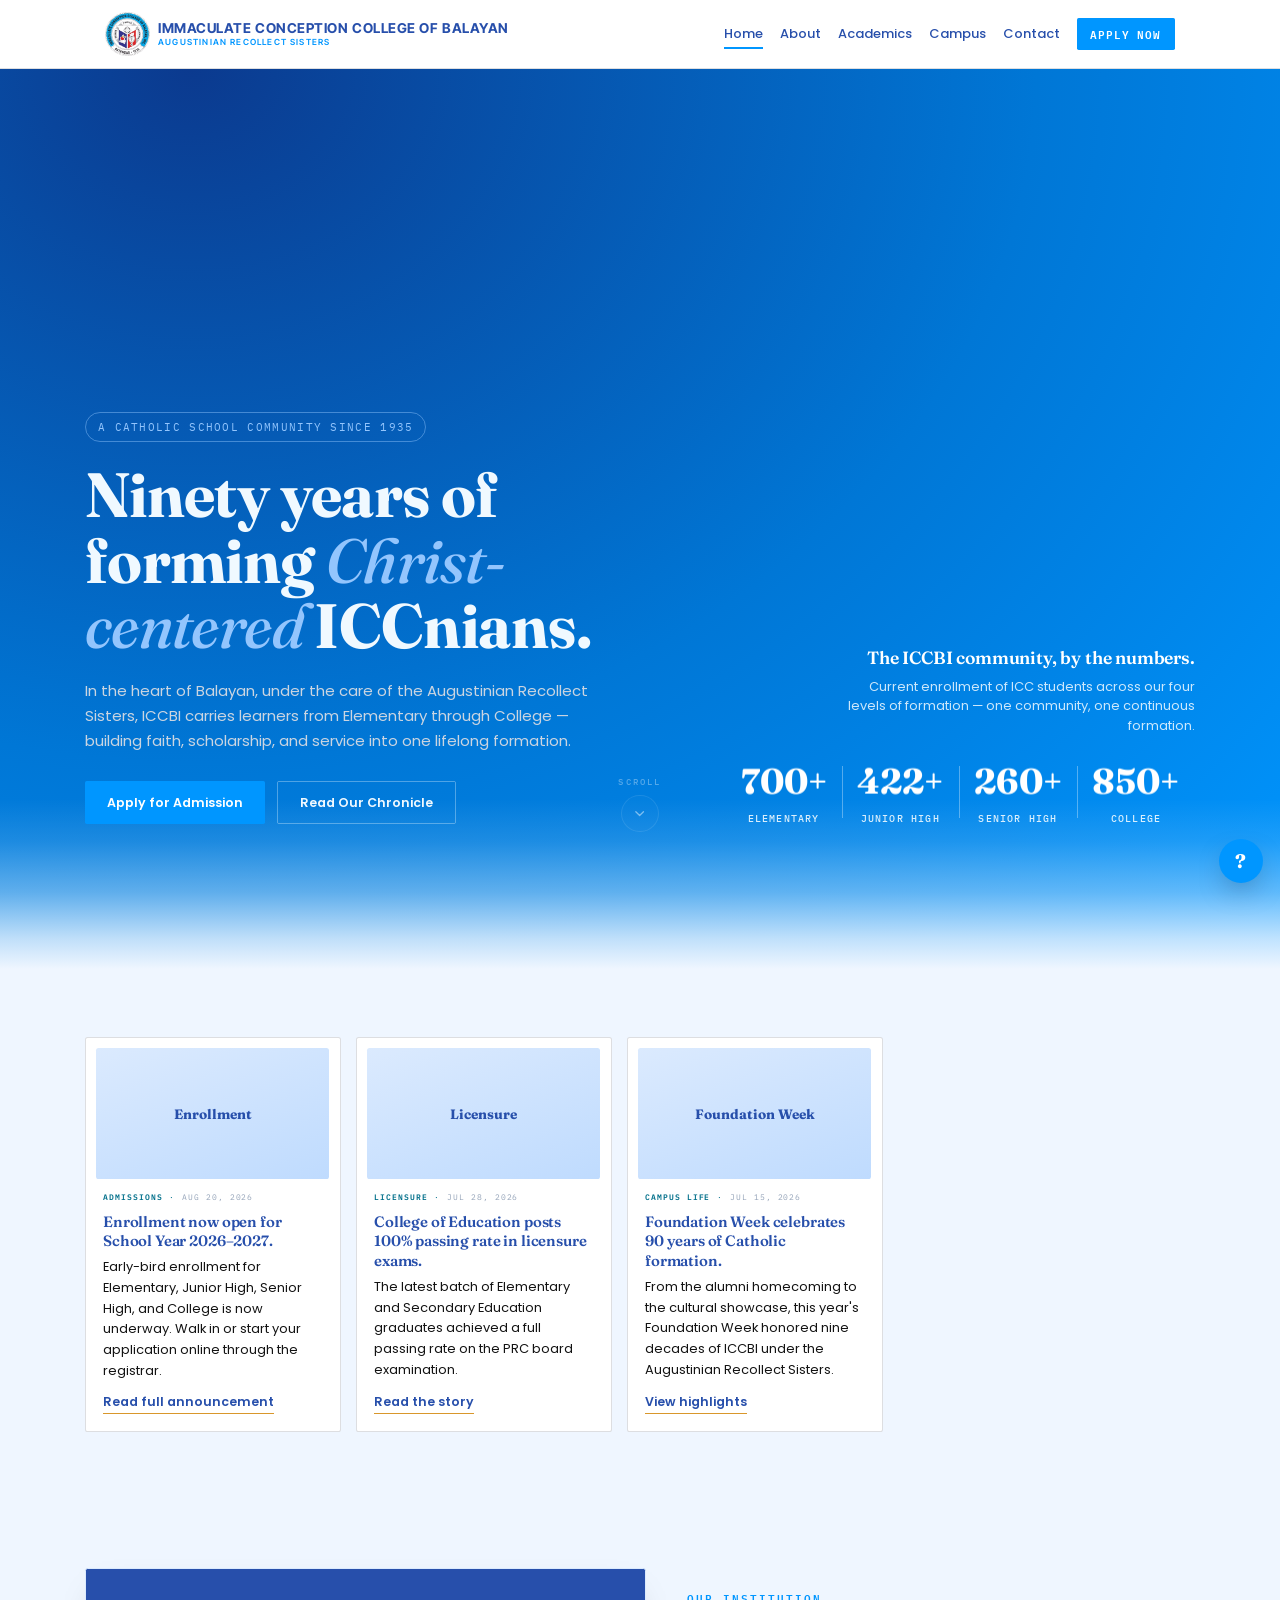
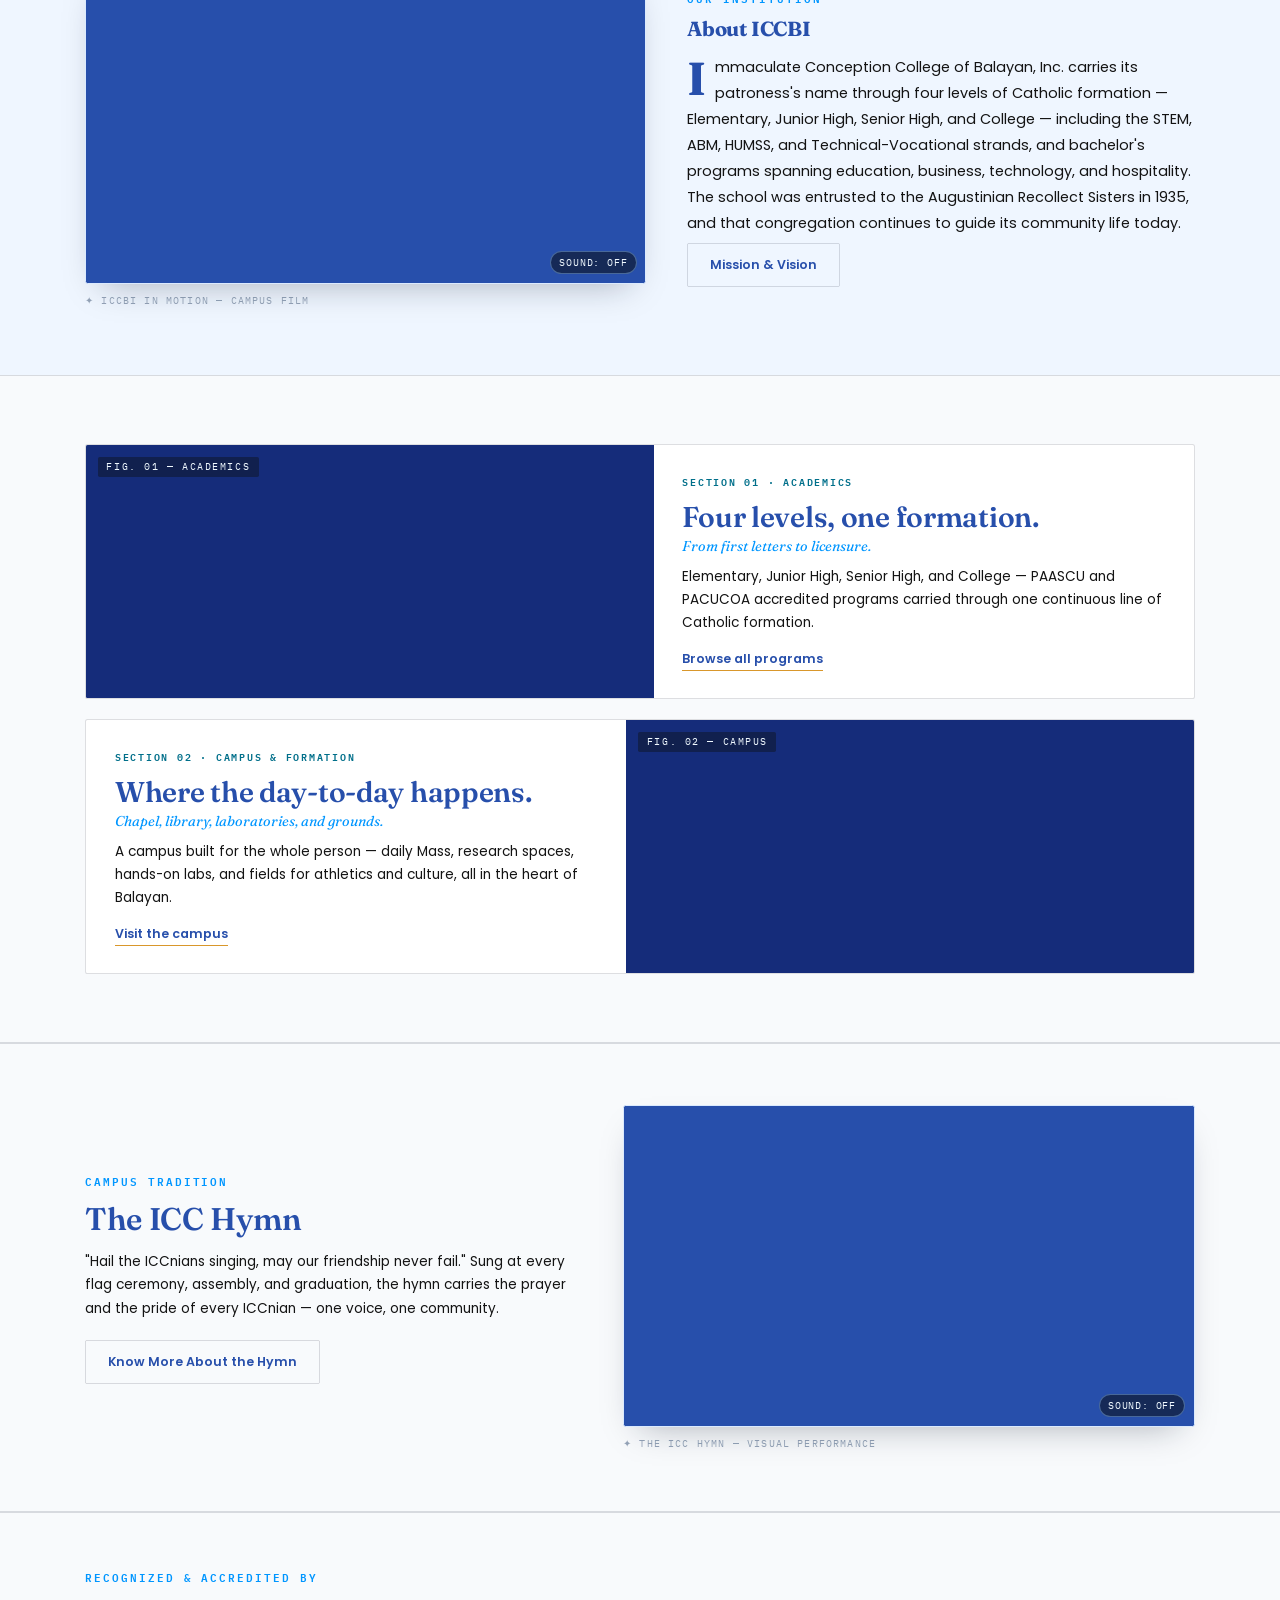
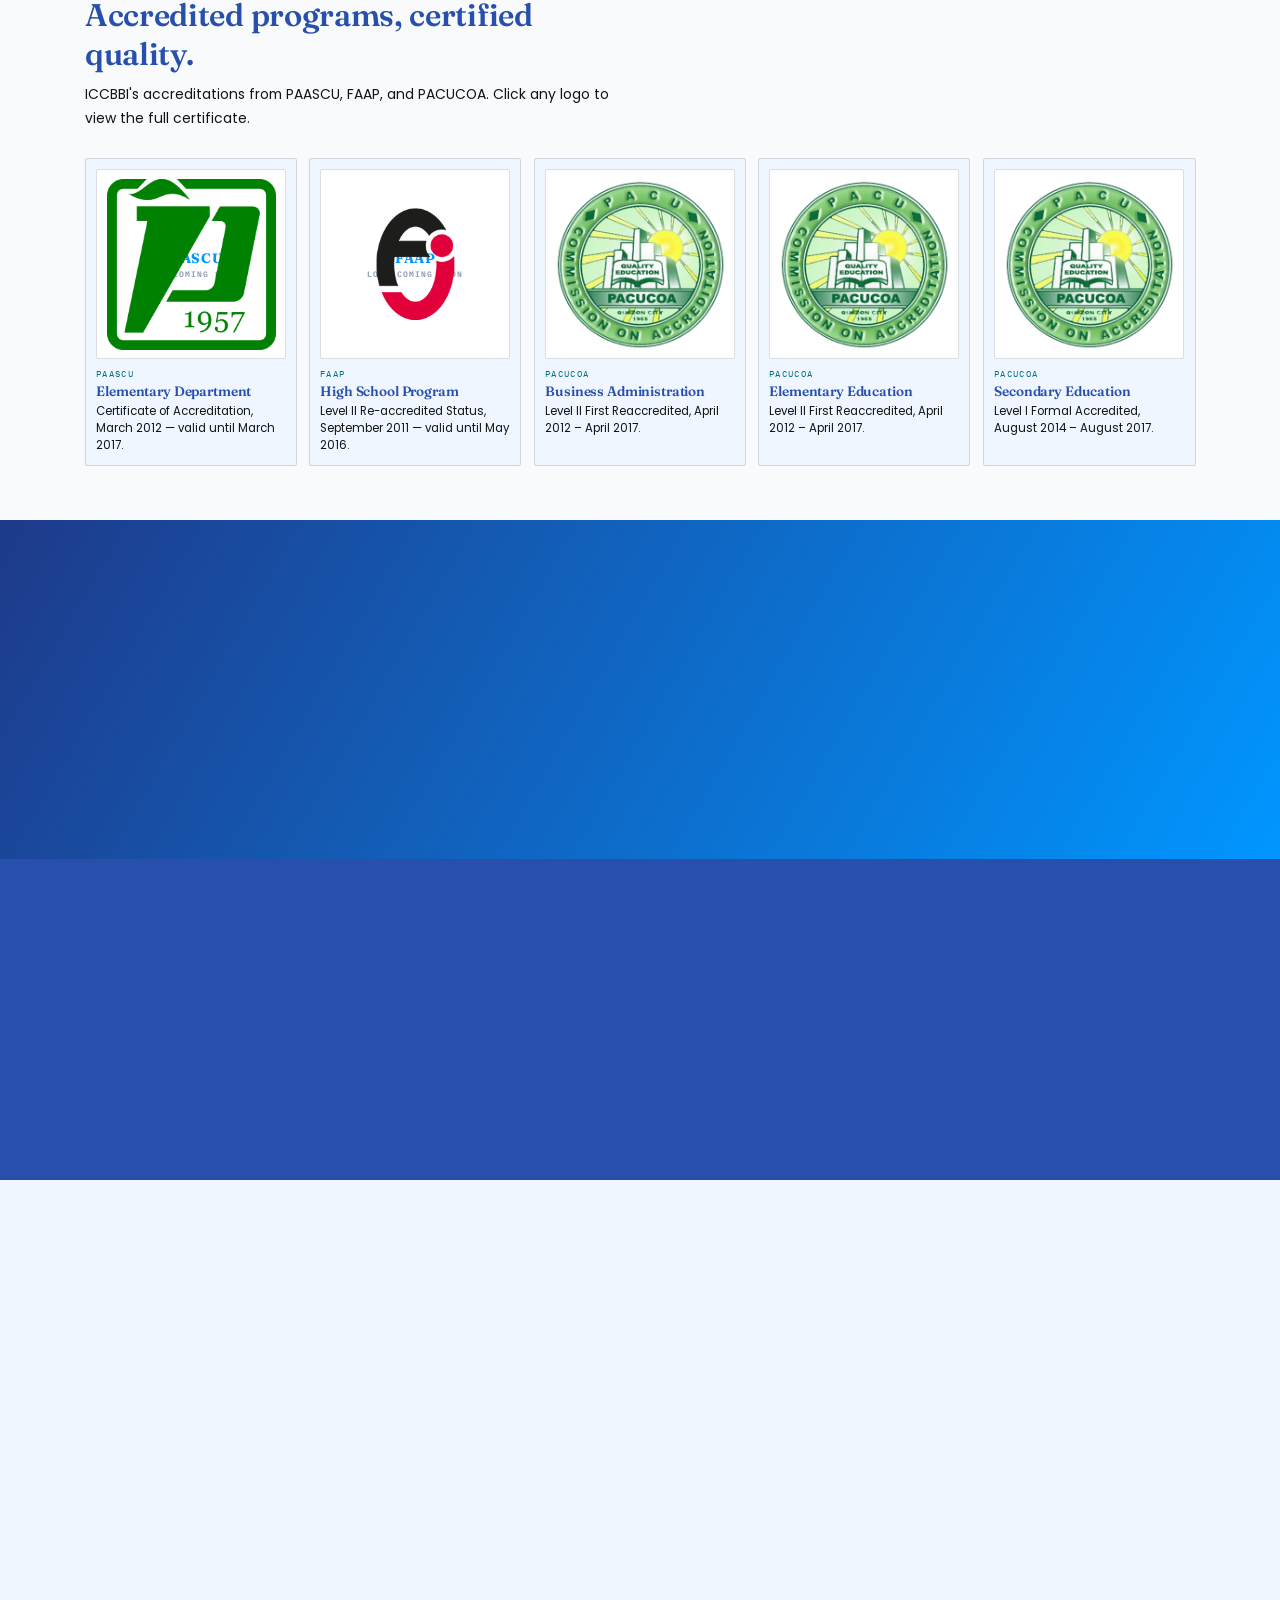
==== home.html @ ad5c8820 "Update home.html" ====
<!DOCTYPE html>
<html lang="en">
<head>
    <meta charset="UTF-8">
    <meta name="viewport" content="width=device-width, initial-scale=1.0, maximum-scale=1.0, minimum-scale=1.0, user-scalable=no, viewport-fit=cover">
    <title>Immaculate Conception College of Balayan, Inc. — Redesign Concept (Blue & White)</title>
    <link rel="preconnect" href="https://fonts.googleapis.com">
    <link rel="preconnect" href="https://fonts.gstatic.com" crossorigin>
    <link href="https://fonts.googleapis.com/css2?family=Fraunces:ital,opsz,wght@0,9..144,300;0,9..144,500;0,9..144,600;0,9..144,700;0,9..144,900;1,9..144,500;1,9..144,600&family=Poppins:wght@400;500;600;700&family=Inter+Tight:wght@500;600;700&family=IBM+Plex+Mono:wght@400;500;600&display=swap" rel="stylesheet">
    <style>
        /* ===== RESET & VARIABLES ===== */
        :root {
            --ink: #274fab;
            --ink-2: #1E293B;
            --ink-soft: #131313;
            --parchment: #EFF6FF;
            --parchment-deep: #DBEAFE;
            --paper: #F8FAFC;
     --blue: #0096FF;   /* was #1d93d8 */
 
            --blue-deep: #1E3A8A;
   --sky: #0096FF;    /* was #60A5FA */
            --sky-light: #93C5FD;
            --teal: #006f8a;
            --gold: #D9972B;
            --rule: rgba(15, 23, 42, 0.14);
            --shadow: 0 18px 40px -20px rgba(15, 23, 42, 0.35);
            --white: #FFFFFF;
            --frost: #F0F9FF;
            --light-slate: #E2E8F0;
            --slate: #CBD5E1;
            --muted: #94A3B8;
            --dark-muted: #64748B;
            --soft-slate: #BFDBFE;
            --header-h: 64px;
        }

        * {
            box-sizing: border-box;
            margin: 0;
            padding: 0;
        }

        html {
            scroll-behavior: smooth;
            -webkit-text-size-adjust: 100%;
            -webkit-tap-highlight-color: transparent;
            touch-action: manipulation;
        }

        body {
            margin: 0;
            padding: 0;
            background: var(--parchment);
            font-family: 'Poppins', sans-serif;
            -webkit-font-smoothing: antialiased;
            -moz-osx-font-smoothing: grayscale;
            overflow-x: hidden;
            width: 100%;
            min-height: 100vh;
            min-height: 100dvh;
            touch-action: pan-y pinch-zoom;
        }

        body.menu-open {
            overflow: hidden !important;
            height: 100% !important;
            position: fixed !important;
            width: 100% !important;
            top: 0;
            left: 0;
            touch-action: none !important;
        }

        img {
            max-width: 100%;
            display: block;
        }
        a {
            color: inherit;
            text-decoration: none;
        }
        h1, h2, h3, h4 {
            font-family: 'Fraunces', serif;
            margin: 0;
            letter-spacing: -0.01em;
        }

        .eyebrow {
            font-family: 'IBM Plex Mono', monospace;
            font-size: 0.72rem;
            letter-spacing: 0.18em;
            text-transform: uppercase;
            font-weight: 600;
        }

        .wrap {
            max-width: calc(100% - 200px);
            margin: 0 100px;
        }

        :focus-visible {
            outline: 2px solid var(--sky);
            outline-offset: 3px;
        }

        [data-reveal] {
            opacity: 0;
            transition: opacity .8s cubic-bezier(.22, 1, .36, 1), transform .8s cubic-bezier(.22, 1, .36, 1);
            will-change: opacity, transform;
        }
        [data-reveal="fade-up"] { transform: translateY(40px); }
        [data-reveal="fade-up"].revealed { opacity: 1; transform: translateY(0); }
        [data-reveal="slide-left"] { transform: translateX(-60px); }
        [data-reveal="slide-left"].revealed { opacity: 1; transform: translateX(0); }
        [data-reveal="slide-right"] { transform: translateX(60px); }
        [data-reveal="slide-right"].revealed { opacity: 1; transform: translateX(0); }
        [data-reveal-stagger]>[data-reveal]:nth-child(1) { transition-delay: 0s; }
        [data-reveal-stagger]>[data-reveal]:nth-child(2) { transition-delay: 0.1s; }
        [data-reveal-stagger]>[data-reveal]:nth-child(3) { transition-delay: 0.2s; }
        [data-reveal-stagger]>[data-reveal]:nth-child(4) { transition-delay: 0.3s; }
        [data-reveal-stagger]>[data-reveal]:nth-child(5) { transition-delay: 0.4s; }
        [data-reveal-stagger]>[data-reveal]:nth-child(6) { transition-delay: 0.5s; }

        .hero-enter {
            opacity: 0;
            transform: translateY(30px);
            animation: heroEnter 1s cubic-bezier(.22, 1, .36, 1) forwards;
        }
        .hero-enter-delay-1 { animation-delay: .2s; }
        .hero-enter-delay-2 { animation-delay: .4s; }
        .hero-enter-delay-3 { animation-delay: .6s; }
        .hero-enter-delay-4 { animation-delay: .8s; }
        @keyframes heroEnter {
            to { opacity: 1; transform: translateY(0); }
        }

        .od-char {
            display: inline-block;
            overflow: hidden;
            height: 1.35em;
        }
        .od-char>span {
            display: inline-block;
            transform: translateY(120%);
            transition: transform .7s cubic-bezier(.22, 1, .36, 1);
            will-change: transform;
        }

        .utility-bar {
            background: var(--ink);
            font-family: 'IBM Plex Mono', monospace;
            font-size: .7rem;
            width: 100%;
            position: relative;
            z-index: 55;
        }
        .utility-bar .wrap {
            display: flex;
            justify-content: space-between;
            align-items: center;
            padding: 6px 24px;
            flex-wrap: wrap;
            gap: 4px 16px;
        }
        .utility-bar a {
            text-decoration: none;
            opacity: .85;
            transition: opacity .2s ease;
        }
        .utility-bar a:hover { opacity: 1; }
        .utility-left, .utility-right {
            display: flex;
            gap: 14px;
            flex-wrap: wrap;
            font-size: .68rem;
        }

        .c-ink { color: var(--ink); }
        .c-ink-2 { color: var(--ink-2); }
        .c-ink-soft { color: var(--ink-soft); }
        .c-blue { color: var(--blue); }
        .c-blue-deep { color: var(--blue-deep); }
        .c-sky { color: var(--sky); }
        .c-sky-light { color: var(--sky-light); }
        .c-teal { color: var(--teal); }
        .c-white { color: var(--white); }
        .c-frost { color: var(--frost); }
        .c-slate { color: var(--slate); }
        .c-muted { color: var(--muted); }
        .c-dark-muted { color: var(--dark-muted); }
        .c-soft-slate { color: var(--soft-slate); }

header.site {
    position: sticky;
    top: 0;
    z-index: 50;
    background: rgba(255, 255, 255, .98);
    border-bottom: 1px solid var(--rule);
    backdrop-filter: blur(8px);
    -webkit-backdrop-filter: blur(8px);
    width: 100%;
}
nav.main {
    display: flex;
    align-items: center;
    justify-content: space-between;
    gap: 16px;
    padding: 14px 24px;
    min-height: 74px;
    width: 100%;
}

        .brand {
            display: flex;
            align-items: center;
            gap: 10px;
            text-decoration: none;
            flex-shrink: 0;
        }
.brand img {
    width: 52px;
    height: 52px;
    object-fit: contain;
    flex-shrink: 0;
}
        .brand-text {
            line-height: 1.1;
            display: flex;
            flex-direction: column;
            justify-content: center;
        }
        .brand-text .name { font-size: .92rem; }
.brand-text .name {
    font-family: 'Inter Tight', 'Poppins', sans-serif;
    font-size: clamp(.65rem, 1.4vw, .92rem);
    font-weight: 700;
    text-transform: uppercase;
    letter-spacing: .04em;
    display: block;
    white-space: nowrap;
}
.brand-text .sub {
    font-family: 'Inter Tight', 'Poppins', sans-serif;
    font-size: .5rem;
    font-weight: 600;
    letter-spacing: .14em;
    text-transform: uppercase;
    display: block;
    margin-top: 2px;
}

        .nav-links {
            display: flex;
            align-items: center;
            gap: 20px;
            list-style: none;
            margin: 0;
            padding: 0;
        }
        .nav-links>li { position: relative; }
        .nav-links>li>a {
            text-decoration: none;
            font-size: .85rem;
            font-weight: 500;
            padding: 6px 0;
            position: relative;
            white-space: nowrap;
            display: flex;
            align-items: center;
            gap: 4px;
        }
        .nav-links>li>a::after {
            content: "";
            position: absolute;
            left: 0;
            right: 100%;
            bottom: 0;
            height: 2px;
            background: var(--sky);
            transition: right .25s ease;
        }
        .nav-links>li:hover>a::after { right: 0; }
        .nav-links>li>a.active-page::after { right: 0; background: var(--blue); }
        .nav-links .apply {
            background: var(--blue);
            padding: 8px 16px;
            border-radius: 2px;
            font-family: 'IBM Plex Mono', monospace;
            font-size: .68rem;
            letter-spacing: .08em;
            text-transform: uppercase;
            font-weight: 600;
            white-space: nowrap;
            transition: background .2s ease, transform .2s ease;
        }
        .nav-links .apply::after { display: none; }
        .nav-links .apply:hover {
            background: var(--blue-deep);
            transform: translateY(-1px);
        }

        .nav-links>li.has-sub::after {
            content: "";
            position: absolute;
            top: 100%;
            left: -14px;
            right: -14px;
            height: 18px;
        }
        .sub-menu {
            position: fixed;
            left: 0;
            right: 0;
            top: var(--header-h, 64px);
            background: var(--paper);
            border-bottom: 1px solid var(--rule);
            box-shadow: 0 30px 50px -30px rgba(15, 23, 42, .35);
            padding: 30px 0 36px;
            opacity: 0;
            pointer-events: none;
            transform: translateY(-10px);
            transition: opacity .28s ease, transform .28s ease;
            z-index: 49;
        }
        .has-sub:hover .sub-menu,
        .has-sub:focus-within .sub-menu {
            opacity: 1;
            pointer-events: auto;
            transform: translateY(0);
        }
        .sub-menu .menu-head {
            display: flex;
            align-items: baseline;
            justify-content: space-between;
            gap: 16px;
            margin-bottom: 20px;
        }
        .sub-menu .menu-head .note {
            font-size: .78rem;
            color: var(--muted);
        }
        .sub-menu .grid {
            display: grid;
            grid-template-columns: repeat(5, 1fr);
            gap: 14px;
        }
        .sub-menu .grid a {
            display: block;
            padding: 16px 16px;
            border-radius: 3px;
            border: 1px solid var(--rule);
            background: var(--white);
            text-decoration: none;
            opacity: 0;
            transform: translateY(-8px);
            transition: opacity .3s ease, transform .3s ease, border-color .2s ease, box-shadow .2s ease;
        }
        .sub-menu .grid a .t {
            display: block;
            font-family: 'Poppins', sans-serif;
            font-weight: 600;
            font-size: .9rem;
            color: var(--ink);
            margin-bottom: 4px;
            position: relative;
            padding-left: 0;
            transition: padding-left .25s ease;
        }
        .sub-menu .grid a .t::before {
            content: "";
            position: absolute;
            left: 0;
            top: 50%;
            width: 0;
            height: 2px;
            background: var(--sky);
            transition: width .25s ease;
            transform: translateY(-50%);
        }
        .sub-menu .grid a .d {
            display: block;
            font-family: 'Poppins', sans-serif;
            font-size: .76rem;
            line-height: 1.5;
            color: var(--ink-soft);
        }
        .sub-menu .grid a:hover {
            border-color: var(--sky);
            box-shadow: var(--shadow);
        }
        .sub-menu .grid a:hover .t { padding-left: 24px; }
        .sub-menu .grid a:hover .t::before { width: 14px; }
        .has-sub:hover .sub-menu .grid a,
        .has-sub:focus-within .sub-menu .grid a {
            opacity: 1;
            transform: translateY(0);
        }
        .has-sub:hover .sub-menu .grid a:nth-child(1),
        .has-sub:focus-within .sub-menu .grid a:nth-child(1) { transition-delay: .06s, .06s, 0s, 0s; }
        .has-sub:hover .sub-menu .grid a:nth-child(2),
        .has-sub:focus-within .sub-menu .grid a:nth-child(2) { transition-delay: .12s, .12s, 0s, 0s; }
        .has-sub:hover .sub-menu .grid a:nth-child(3),
        .has-sub:focus-within .sub-menu .grid a:nth-child(3) { transition-delay: .18s, .18s, 0s, 0s; }
        .has-sub:hover .sub-menu .grid a:nth-child(4),
        .has-sub:focus-within .sub-menu .grid a:nth-child(4) { transition-delay: .24s, .24s, 0s, 0s; }
        .has-sub:hover .sub-menu .grid a:nth-child(5),
        .has-sub:focus-within .sub-menu .grid a:nth-child(5) { transition-delay: .3s, .3s, 0s, 0s; }

        .mobile-submenu-toggle {
            display: none;
            background: none;
            border: none;
            cursor: pointer;
            padding: 0 0 0 6px;
            font-size: .65rem;
            color: var(--muted);
            transition: transform .3s ease;
            line-height: 1.2;
            flex-shrink: 0;
            margin-top: 2px;
        }
        .mobile-submenu-toggle.open {
            transform: rotate(180deg);
            color: var(--blue);
        }

        .hamburger {
            display: none;
            background: none;
            border: none;
            cursor: pointer;
            padding: 4px;
            flex-shrink: 0;
            z-index: 100;
            border-radius: 4px;
        }
        .hamburger span {
            display: block;
            width: 24px;
            height: 2.5px;
            background: var(--ink);
            margin: 4.5px 0;
            transition: transform .3s ease, opacity .3s ease;
            border-radius: 2px;
        }
        .hamburger.open span:nth-child(1) { transform: translateY(7px) rotate(45deg); }
        .hamburger.open span:nth-child(2) { opacity: 0; transform: scaleX(0); }
        .hamburger.open span:nth-child(3) { transform: translateY(-7px) rotate(-45deg); }

        .nav-overlay {
            display: none;
            position: fixed;
            inset: 0;
            background: rgba(15, 23, 42, .5);
            z-index: 45;
            opacity: 0;
            transition: opacity .3s ease;
        }
        .nav-overlay.open {
            display: block;
            opacity: 1;
        }

        /* ===== HERO ===== */
        
        .hero {
            position: relative;
            background: radial-gradient(120% 140% at 15% 0%, #0B3A8F 0%, #0077D6 55%, #0096FF 100%);
            overflow: hidden;
            padding: 0;
            width: 100%;
            min-height: 100vh;
            min-height: 100dvh;
            display: flex;
            align-items: center;
        }
        .hero::before {
            content: "";
            position: absolute;
            inset: 0;
            background-image: url('assets/images/Imaculate.png');
            background-size: cover;
            background-position: center;
            background-repeat: no-repeat;
            filter: brightness(.15) saturate(.2);
            opacity: .4;
            z-index: 0;
            pointer-events: none;
        }

/* hero -> news gradient blend */
.hero::after {
    content: "";
    position: absolute;
    left: 0;
    right: 0;
    bottom: 0;
    height: 200px;
    z-index: 0;
    pointer-events: none;
    background: linear-gradient(to bottom,
        rgba(239, 246, 255, 0) 0%,
        rgba(239, 246, 255, .12) 25%,
        rgba(239, 246, 255, .4) 55%,
        rgba(239, 246, 255, .8) 82%,
        #EFF6FF 100%);
}
        
        .hero>.wrap {
            position: relative;
            z-index: 1;
            width: 100%;
        }

        /* Hero two-column layout */
        .hero-inner {
            display: grid;
            grid-template-columns: 1fr 1fr;
            gap: 10px;
            align-items: end;
            min-height: 100vh;
            min-height: 100dvh;
            padding: 90px 0 170px;
        }
        .hero-text {
            max-width: 620px;
        }
        .hero-plaque {
            display: inline-flex;
            align-items: center;
            gap: 10px;
            border: 1px solid rgba(147, 197, 253, .45);
            border-radius: 999px;
            font-family: 'IBM Plex Mono', monospace;
            letter-spacing: .12em;
            text-transform: uppercase;
            font-size: .72rem;
            padding: 8px 14px;
            margin-bottom: 24px;
            width: fit-content;
        }
        .hero h1 {
            font-size: clamp(2.4rem, 5.2vw, 5.8rem);
            line-height: 1.05;
            margin-bottom: 24px;
        }
        .hero h1 em {
            font-style: italic;
            font-weight: 500;
        }
        .hero p.lede {
            font-size: clamp(1.05rem, 1.35vw, 1.2rem);
            line-height: 1.65;
            max-width: 60ch;
            margin: 20px 0 32px;
        }
        .hero-ctas {
            display: flex;
            gap: 14px;
            flex-wrap: wrap;
        }

        /* Numbers section */
        .hero-numbers {
            text-align: right;
        }
        .hero-numbers h2 {
            font-family: 'Fraunces', serif;
            font-size: clamp(1rem, 1.6vw, 1.3rem);
            font-weight: 600;
            color: var(--white);
            margin-bottom: 8px;
            line-height: 1.3;
        }
        .hero-numbers .numbers-sub {
            font-family: 'Poppins', sans-serif;
            font-size: clamp(.75rem, .9vw, .9rem);
            color: rgba(240, 249, 255, .85);
            line-height: 1.5;
            margin-bottom: 28px;
            max-width: 420px;
            margin-left: auto;
        }
        .num-grid-hero {
            display: flex;
            justify-content: flex-end;
            gap: 0;
            align-items: center;
        }
        .num-cell-hero {
            text-align: center;
            padding: 0 18px;
            position: relative;
        }
        .num-cell-hero + .num-cell-hero::before {
            content: "";
            position: absolute;
            left: 0;
            top: 10%;
            bottom: 10%;
            width: 1px;
            background: rgba(240, 249, 255, .35);
        }
        .num-cell-hero .num {
            display: flex;
            justify-content: center;
            align-items: flex-end;
            height: 1.35em;
            overflow: hidden;
            font-family: 'Fraunces', serif;
            font-weight: 700;
            font-size: clamp(1.8rem, 3.5vw, 2.8rem);
            font-variant-numeric: lining-nums;
            color: var(--white);
        }
        .num-grid-hero.roll .od-char>span {
            transform: translateY(0);
        }
        .num-cell-hero .lbl {
            font-family: 'IBM Plex Mono', monospace;
            font-size: .55rem;
            letter-spacing: .12em;
            text-transform: uppercase;
            display: block;
            margin-top: 6px;
            opacity: 0;
            transform: translateY(8px);
            transition: opacity .5s ease, transform .5s ease;
            color: rgba(240, 249, 255, .9);
            font-weight: 500;
        }
        .num-grid-hero.roll .lbl {
            opacity: 1;
            transform: translateY(0);
        }
        .num-cell-hero:nth-child(1) .lbl { transition-delay: .75s; }
        .num-cell-hero:nth-child(2) .lbl { transition-delay: .9s; }
        .num-cell-hero:nth-child(3) .lbl { transition-delay: 1.05s; }
        .num-cell-hero:nth-child(4) .lbl { transition-delay: 1.2s; }

        .btn {
            display: inline-flex;
            align-items: center;
            gap: 8px;
            text-decoration: none;
            font-weight: 600;
            border-radius: 2px;
            font-family: 'Poppins', sans-serif;
            transition: transform .2s ease, background .2s ease, box-shadow .2s ease, border-color .2s ease;
            border: none;
            cursor: pointer;
            touch-action: manipulation;
            padding: 14px 26px;
            font-size: .92rem;
        }
.btn-primary {
    background: var(--sky);
    color: var(--white); /* Changed to white */
}
        .btn-primary:hover {
            background: var(--sky-light);
            transform: translateY(-1px);
        }
        .btn-ghost {
            border: 1px solid rgba(224, 242, 254, .35);
            background: transparent;
            color: var(--frost);
        }
        .btn-ghost:hover {
            border-color: var(--sky-light);
            background: rgba(255, 255, 255, .05);
        }
        .btn-ghost.c-ink {
            border-color: var(--rule);
            color: var(--ink);
        }
        .btn-ghost.c-ink:hover {
            border-color: var(--sky);
            background: var(--parchment-deep);
        }

        section {
            padding: 80px 0;
            width: 100%;
        }
        .section-head {
            max-width: 640px;
            margin-bottom: 44px;
        }
        .section-head h2 {
            font-size: clamp(1.6rem, 3vw, 2.4rem);
            font-weight: 600;
            margin-top: 8px;
        }
        .section-head p {
            margin-top: 12px;
            line-height: 1.7;
            font-size: clamp(.95rem, 1.02vw, 1.02rem);
        }

        .news { background: var(--parchment); }
        .news .section-head {
            display: flex;
            align-items: flex-end;
            justify-content: space-between;
            gap: 20px;
            flex-wrap: wrap;
            max-width: none;
            margin-bottom: 34px;
        }
        .news .section-head .sh-text { max-width: 500px; }
        .news .section-head p {
            margin-top: 8px;
            line-height: 1.7;
            font-size: clamp(.95rem, 1.02vw, 1.02rem);
        }
        .news .section-head .view-all {
            font-family: 'Poppins', sans-serif;
            font-weight: 600;
            font-size: .82rem;
            color: var(--ink);
            border-bottom: 2px solid var(--gold);
            padding-bottom: 2px;
            white-space: nowrap;
            transition: border-color .2s ease;
        }
        .news .section-head .view-all:hover { border-color: var(--sky); }
        .news-grid {
            display: grid;
            grid-template-columns: repeat(3, 1fr);
            gap: 20px;
        }
        .news-card {
            background: var(--white);
            border: 1px solid var(--rule);
            border-radius: 3px;
            padding: 12px 12px 20px;
            display: flex;
            flex-direction: column;
            transition: transform .2s ease, box-shadow .2s ease, border-color .2s ease;
            text-decoration: none;
        }

/* ===== NEWS: cards + side text ===== */
.news-layout {
    display: grid;
    grid-template-columns: minmax(0, 1fr) 320px;
    gap: 48px;
    align-items: start;
}
.news-layout .news-grid {
    grid-template-columns: repeat(3, 1fr);
    gap: 18px;
}
.news-side {
    position: sticky;
    top: calc(var(--header-h, 74px) + 24px);
    padding-left: 32px;
    border-left: 1px solid var(--rule);
}
.news-side h2 {
    font-size: 2.3rem;
    font-weight: 600;
    line-height: 1.15;
    margin: 8px 0 14px;
}
.news-side p {
    font-size: 1rem;
    line-height: 1.7;
    margin: 0 0 24px;
}

@media (max-width: 1100px) {
    .news-layout { grid-template-columns: 1fr; gap: 32px; }
    .news-side {
        order: -1;
        position: static;
        border-left: none;
        padding-left: 0;
    }
    .news-side h2 { font-size: 1.8rem; }
}
@media (max-width: 992px) {
    .news-layout .news-grid { grid-template-columns: 1fr 1fr; }
}
@media (max-width: 720px) {
    .news-layout .news-grid { grid-template-columns: 1fr; }
}
        
        .news-card:hover {
            transform: translateY(-4px);
            box-shadow: var(--shadow);
            border-color: var(--sky);
        }
        .news-photo {
            position: relative;
            aspect-ratio: 16/9;
            border-radius: 3px;
            overflow: hidden;
            margin-bottom: 14px;
            background: linear-gradient(160deg, var(--parchment-deep), var(--soft-slate));
        }
        .news-photo img {
            position: absolute;
            inset: 0;
            width: 100%;
            height: 100%;
            object-fit: cover;
            transition: transform .4s ease;
        }
        .news-card:hover .news-photo img { transform: scale(1.04); }
        .news-photo .np-fallback {
            position: absolute;
            inset: 0;
            display: flex;
            align-items: center;
            justify-content: center;
            font-family: 'Fraunces', serif;
            font-weight: 700;
            font-size: 1rem;
            color: var(--ink);
        }
        .news-card .nc-body {
            padding: 0 8px;
            display: flex;
            flex-direction: column;
            flex: 1;
        }
        .news-card .nc-meta {
            display: flex;
            align-items: center;
            gap: 8px;
            margin-bottom: 10px;
            font-family: 'IBM Plex Mono', monospace;
            font-size: .58rem;
            letter-spacing: .12em;
            text-transform: uppercase;
            color: var(--muted);
            flex-wrap: wrap;
        }
        .news-card .nc-meta .dot { color: var(--teal); }
        .news-card .nc-cat {
            color: var(--teal);
            font-weight: 600;
        }
        .news-card h4 {
            font-family: 'Fraunces', serif;
            font-size: clamp(1rem, 1.12vw, 1.1rem);
            font-weight: 600;
            color: var(--ink);
            line-height: 1.3;
            margin: 0 0 8px;
            letter-spacing: -0.01em;
        }
        .news-card p {
            font-size: .82rem;
            line-height: 1.6;
            color: var(--ink-soft);
            margin: 0 0 14px;
            flex: 1;
        }
        .news-card .read {
            font-family: 'Poppins', sans-serif;
            font-weight: 600;
            font-size: .78rem;
            color: var(--ink);
            border-bottom: 2px solid var(--gold);
            padding-bottom: 2px;
            width: max-content;
            transition: border-color .2s ease;
        }
        .news-card:hover .read { border-color: var(--sky); }

        .about { background: var(--parchment); }
        .about-top {
            display: grid;
            grid-template-columns: 1.05fr .95fr;
            gap: 48px;
            align-items: center;
        }
        .video-frame {
            position: relative;
            aspect-ratio: 16/9;
            background: var(--ink);
            border: 1px solid var(--parchment-deep);
            border-radius: 3px;
            overflow: hidden;
            box-shadow: var(--shadow);
        }
        .video-frame video {
            width: 100%;
            height: 100%;
            object-fit: cover;
            display: block;
        }
        .video-sound {
            position: absolute;
            right: 10px;
            bottom: 10px;
            font-family: 'IBM Plex Mono', monospace;
            font-size: .58rem;
            letter-spacing: .08em;
            border: 1px solid rgba(147, 197, 253, .4);
            padding: 5px 10px;
            border-radius: 999px;
            cursor: pointer;
            backdrop-filter: blur(4px);
            -webkit-backdrop-filter: blur(4px);
            background: rgba(15, 23, 42, .65);
            transition: background .2s ease;
            color: var(--frost);
            touch-action: manipulation;
        }
        .video-sound:hover { background: var(--blue); }
        .video-caption {
            font-family: 'IBM Plex Mono', monospace;
            font-size: .64rem;
            letter-spacing: .12em;
            text-transform: uppercase;
            margin: 12px 0 0;
            color: var(--muted);
        }
        .about-copy p {
            font-size: clamp(.95rem, 1.06vw, 1.06rem);
            line-height: 1.8;
        }
        .about-copy p:first-of-type::first-letter {
            font-family: 'Fraunces', serif;
            font-size: 3.4rem;
            font-weight: 700;
            float: left;
            line-height: .8;
            padding-right: 10px;
            padding-top: 6px;
            color: var(--ink);
        }

        .plates {
            background: var(--paper);
            border-top: 1px solid var(--rule);
            border-bottom: 1px solid var(--rule);
        }
        .plate-grid {
            display: flex;
            flex-direction: column;
            gap: 24px;
        }
        .plate {
            display: grid;
            grid-template-columns: 1.05fr 1fr;
            background: var(--white);
            border: 1px solid var(--rule);
            border-radius: 3px;
            overflow: hidden;
            text-decoration: none;
            transition: transform .2s ease, box-shadow .2s ease, border-color .2s ease;
        }
        .plate:hover {
            transform: translateY(-4px);
            box-shadow: var(--shadow);
            border-color: var(--sky);
        }
        .plate.flip { grid-template-columns: 1fr 1.05fr; }
        .plate.flip .plate-photo { order: 2; }
        .plate-photo {
            position: relative;
            min-height: 280px;
            overflow: hidden;
            background: var(--blue-deep);
        }
        .plate-photo img {
            position: absolute;
            inset: 0;
            width: 100%;
            height: 100%;
            object-fit: cover;
            filter: grayscale(1) brightness(.9);
            transform: scale(1.01);
            transition: filter .5s ease, transform .5s ease;
        }
        .plate-photo::after {
            content: "";
            position: absolute;
            inset: 0;
            background: rgba(39, 79, 171, .35);
            mix-blend-mode: multiply;
        }
        .plate:hover .plate-photo img {
            filter: grayscale(0) brightness(1);
            transform: scale(1.05);
        }
        .plate-photo .fig {
            position: absolute;
            left: 14px;
            top: 14px;
            z-index: 1;
            font-family: 'IBM Plex Mono', monospace;
            font-size: .56rem;
            letter-spacing: .16em;
            text-transform: uppercase;
            color: var(--frost);
            background: rgba(15, 23, 42, .55);
            padding: 4px 10px;
            border-radius: 2px;
        }
        .plate-body {
            padding: 32px 34px;
            display: flex;
            flex-direction: column;
            justify-content: center;
        }
        .plate-body .kicker {
            font-family: 'IBM Plex Mono', monospace;
            font-size: .6rem;
            letter-spacing: .18em;
            text-transform: uppercase;
            color: var(--teal);
            font-weight: 600;
            display: block;
            margin-bottom: 10px;
        }
        .plate-body h2 {
            font-size: clamp(1.5rem, 2.8vw, 2.2rem);
            font-weight: 600;
            color: var(--ink);
        }
        .plate-body .sub {
            font-family: 'Fraunces', serif;
            font-style: italic;
            font-size: clamp(.95rem, 1.05vw, 1.05rem);
            color: var(--blue);
            margin: 4px 0 12px;
        }
        .plate-body p {
            font-size: .9rem;
            line-height: 1.7;
            color: var(--ink-soft);
            margin: 0 0 18px;
        }
        .plate-link {
            font-family: 'Poppins', sans-serif;
            font-weight: 600;
            font-size: .82rem;
            color: var(--ink);
            border-bottom: 2px solid var(--gold);
            padding-bottom: 2px;
            width: max-content;
            transition: border-color .2s ease;
        }
        .plate:hover .plate-link { border-color: var(--sky); }

        .hymn-section {
            background: var(--paper);
            border-top: 1px solid var(--rule);
            border-bottom: 1px solid var(--rule);
            padding: 72px 0;
        }
        .hymn-grid {
            display: grid;
            grid-template-columns: 1fr 1.15fr;
            gap: 48px;
            align-items: center;
        }
        .hymn-copy h2 {
            font-size: clamp(1.6rem, 3vw, 2.4rem);
            font-weight: 600;
            margin-top: 8px;
        }
        .hymn-copy p {
            font-size: clamp(.95rem, 1rem, 1rem);
            line-height: 1.75;
            color: var(--ink-soft);
            margin: 14px 0 22px;
        }

        .partners {
            background: var(--paper);
            border-top: 1px solid var(--rule);
            padding: 64px 0;
        }
        .partners .section-head { margin-bottom: 32px; }
        .accred-grid {
            display: grid;
            grid-template-columns: repeat(5, 1fr);
            gap: 14px;
        }
        .accred-card {
            background: var(--parchment);
            border: 1px solid var(--rule);
            border-radius: 3px;
            padding: 12px;
            transition: transform .2s ease, box-shadow .2s ease, border-color .2s ease;
            cursor: pointer;
            touch-action: manipulation;
        }
        .accred-card:hover {
            transform: translateY(-4px);
            box-shadow: var(--shadow);
            border-color: var(--sky);
        }
        .accred-card[data-cert] { cursor: zoom-in; }
        .accred-logo {
            position: relative;
            aspect-ratio: 1/1;
            border-radius: 3px;
            overflow: hidden;
            background: var(--white);
            border: 1px solid var(--rule);
            margin-bottom: 10px;
        }
        .accred-logo img {
            position: absolute;
            inset: 0;
            width: 100%;
            height: 100%;
            object-fit: contain;
            padding: 10px;
        }
        .logo-fallback {
            position: absolute;
            inset: 0;
            display: flex;
            flex-direction: column;
            gap: 4px;
            align-items: center;
            justify-content: center;
            font-family: 'Fraunces', serif;
            font-weight: 700;
            font-size: 1rem;
            letter-spacing: .05em;
            color: var(--sky);
        }
        .logo-fallback small {
            font-family: 'IBM Plex Mono', monospace;
            font-size: .45rem;
            letter-spacing: .12em;
            text-transform: uppercase;
            color: var(--muted);
        }
        .accred-logo::after {
            content: "View Certificate";
            position: absolute;
            inset: 0;
            display: flex;
            align-items: center;
            justify-content: center;
            background: rgba(30, 58, 138, .6);
            color: var(--frost);
            font-family: 'IBM Plex Mono', monospace;
            font-size: .5rem;
            letter-spacing: .14em;
            text-transform: uppercase;
            opacity: 0;
            transition: opacity .25s ease;
        }
        .accred-card[data-cert]:hover .accred-logo::after,
        .accred-card[data-cert]:focus-visible .accred-logo::after { opacity: 1; }
        .accred-card .body-tag {
            font-family: 'IBM Plex Mono', monospace;
            font-size: .5rem;
            letter-spacing: .14em;
            text-transform: uppercase;
            color: var(--teal);
            display: block;
            margin-bottom: 4px;
        }
        .accred-card h4 {
            font-size: .85rem;
            font-weight: 600;
            margin-bottom: 4px;
            color: var(--ink);
        }
        .accred-card p {
            font-size: .7rem;
            line-height: 1.5;
            margin: 0;
            color: var(--ink-soft);
        }

        .cert-lightbox {
            position: fixed;
            inset: 0;
            z-index: 120;
            display: flex;
            align-items: center;
            justify-content: center;
            padding: 16px;
        }
        .cert-lightbox[hidden] { display: none; }
        .cert-backdrop {
            position: absolute;
            inset: 0;
            background: rgba(15, 23, 42, .86);
            backdrop-filter: blur(4px);
            -webkit-backdrop-filter: blur(4px);
        }
        .cert-frame {
            position: relative;
            background: var(--white);
            border: 1px solid var(--rule);
            border-radius: 4px;
            box-shadow: 0 32px 64px -24px rgba(2, 6, 23, .6);
            max-width: min(940px, 94vw);
            width: 100%;
            animation: certIn .3s cubic-bezier(.22, 1, .36, 1);
            overflow: hidden;
        }
        @keyframes certIn {
            from { opacity: 0; transform: translateY(12px) scale(.97); }
            to { opacity: 1; transform: none; }
        }
        .cert-layout {
            display: grid;
            grid-template-columns: 1.05fr 1fr;
        }
        .cert-image {
            background: var(--parchment);
            display: flex;
            align-items: center;
            justify-content: center;
            padding: 20px 18px;
            border-right: 1px solid var(--rule);
        }
        .cert-image img {
            max-width: 100%;
            max-height: min(460px, 58vh);
            object-fit: contain;
            background: var(--white);
            box-shadow: 0 10px 26px -10px rgba(2, 6, 23, .3);
            border-radius: 2px;
        }
        .cert-empty {
            display: none;
            flex-direction: column;
            align-items: center;
            justify-content: center;
            gap: 10px;
            font-family: 'IBM Plex Mono', monospace;
            font-size: .7rem;
            color: var(--muted);
            text-align: center;
            padding: 16px;
            line-height: 1.6;
            letter-spacing: .05em;
        }
        .cert-empty svg {
            width: 36px;
            height: 36px;
            opacity: .55;
        }
        .cert-info {
            padding: 24px 24px 22px;
            display: flex;
            flex-direction: column;
            gap: 12px;
            max-height: min(520px, 80vh);
            overflow-y: auto;
            background: var(--white);
        }
        .cert-info>:first-child { margin-top: auto; }
        .cert-info>:last-child { margin-bottom: auto; }
        .cert-info::-webkit-scrollbar { width: 5px; }
        .cert-info::-webkit-scrollbar-track { background: transparent; }
        .cert-info::-webkit-scrollbar-thumb { background: var(--slate); border-radius: 3px; }
        .cert-info .cert-eyebrow {
            color: var(--blue);
            display: inline-flex;
            align-items: center;
            gap: 8px;
        }
        .cert-info .cert-eyebrow::before {
            content: "";
            display: inline-block;
            width: 16px;
            height: 1px;
            background: var(--blue);
        }
        .cert-info h3 {
            font-family: 'Fraunces', serif;
            font-size: clamp(1.1rem, 1.8vw, 1.4rem);
            font-weight: 600;
            line-height: 1.3;
            color: var(--ink);
            margin: 0;
        }
        .cert-info .cert-desc {
            font-family: 'Poppins', sans-serif;
            font-size: .88rem;
            line-height: 1.7;
            color: var(--ink-soft);
            margin: 0;
            font-weight: 400;
        }
        .cert-info .cert-desc strong {
            font-weight: 600;
            color: var(--ink);
        }
        .cert-divider {
            height: 1px;
            background: var(--rule);
        }
        .cert-meta {
            display: grid;
            grid-template-columns: 1fr 1fr;
            gap: 12px 16px;
            padding: 14px 16px;
            background: var(--parchment);
            border-radius: 3px;
            border: 1px solid var(--rule);
            margin-top: 2px;
        }
        .cert-meta-item {
            display: flex;
            flex-direction: column;
            gap: 4px;
            min-width: 0;
        }
        .cert-meta-item span {
            font-family: 'IBM Plex Mono', monospace;
            font-size: .5rem;
            letter-spacing: .14em;
            text-transform: uppercase;
            color: var(--muted);
            font-weight: 500;
        }
        .cert-meta-item strong {
            font-family: 'Poppins', sans-serif;
            font-weight: 600;
            font-size: .8rem;
            color: var(--ink);
            word-break: break-word;
            line-height: 1.35;
        }
        .cert-close {
            position: absolute;
            top: 10px;
            right: 10px;
            width: 34px;
            height: 34px;
            border-radius: 50%;
            background: var(--ink);
            color: var(--white);
            border: none;
            cursor: pointer;
            font-size: .9rem;
            box-shadow: var(--shadow);
            transition: background .2s ease, transform .2s ease;
            z-index: 3;
            display: flex;
            align-items: center;
            justify-content: center;
            font-family: 'Poppins', sans-serif;
            touch-action: manipulation;
        }
        .cert-close:hover {
            background: var(--blue);
            transform: scale(1.05);
        }

        .cta-band {
            background: linear-gradient(120deg, var(--blue-deep), var(--blue));
            text-align: center;
            padding: 72px 0;
        }
        .cta-band h2 {
            font-size: clamp(1.6rem, 3.6vw, 2.8rem);
            color: var(--frost);
            margin-top: 8px;
        }
        .cta-band p {
            max-width: 52ch;
            margin: 14px auto 28px;
            line-height: 1.6;
            color: var(--soft-slate);
        }
        .cta-band .hero-ctas { justify-content: center; }
        .cta-band .btn-ghost {
            border-color: rgba(240, 249, 255, .4);
            color: var(--frost);
        }
        .cta-band .btn-ghost:hover {
            border-color: var(--sky-light);
            background: rgba(255, 255, 255, .08);
        }

        footer {
            background: var(--ink);
            padding: 60px 0 24px;
            width: 100%;
        }
        .footer-grid {
            display: grid;
            grid-template-columns: 1.4fr 1fr 1fr 1.2fr;
            gap: 32px;
            margin-bottom: 44px;
        }
        .footer-brand {
            display: flex;
            gap: 12px;
            align-items: flex-start;
        }
        .footer-brand img {
            width: 50px;
            height: 50px;
            object-fit: contain;
            flex-shrink: 0;
            filter: brightness(0) invert(1);
        }
        .footer-brand .name {
            font-family: 'Fraunces', serif;
            font-weight: 600;
            color: var(--frost);
            font-size: 1rem;
        }
        .footer-brand p {
            font-size: .82rem;
            line-height: 1.6;
            margin-top: 8px;
            max-width: 30ch;
            color: var(--muted);
        }
        footer h5 {
            font-family: 'IBM Plex Mono', monospace;
            font-size: .68rem;
            text-transform: uppercase;
            letter-spacing: .1em;
            margin-bottom: 14px;
            color: var(--sky-light);
        }
        footer ul {
            list-style: none;
            margin: 0;
            padding: 0;
            display: flex;
            flex-direction: column;
            gap: 8px;
        }
        footer a {
            text-decoration: none;
            font-size: .84rem;
            color: var(--muted);
            transition: color .2s ease;
        }
        footer a:hover { color: var(--sky-light); }
        footer ul li.c-muted {
            color: var(--muted);
            font-size: .84rem;
        }
        .footer-bottom {
            border-top: 1px solid rgba(148, 163, 184, .18);
            padding-top: 20px;
            display: flex;
            justify-content: space-between;
            flex-wrap: wrap;
            gap: 10px;
            font-family: 'IBM Plex Mono', monospace;
            font-size: .68rem;
            color: var(--dark-muted);
        }

        .guide-fab {
            position: fixed;
            right: 20px;
            bottom: 20px;
            z-index: 90;
            width: 52px;
            height: 52px;
            border-radius: 50%;
            background: var(--blue);
            border: none;
            cursor: pointer;
            font-family: 'Fraunces', serif;
            font-size: 1.4rem;
            font-weight: 700;
            box-shadow: 0 14px 32px -12px rgba(15, 23, 42, .5);
            display: flex;
            align-items: center;
            justify-content: center;
            transition: transform .2s ease, background .2s ease;
            color: var(--white);
            touch-action: manipulation;
        }
        .guide-fab:hover {
            background: var(--blue-deep);
            transform: translateY(-2px);
        }
        .guide-fab.open { background: var(--ink); }
        .guide-panel {
            position: fixed;
            right: 20px;
            bottom: 84px;
            z-index: 90;
            width: 300px;
            max-width: calc(100vw - 40px);
            background: var(--paper);
            border: 1px solid var(--rule);
            border-radius: 10px;
            box-shadow: var(--shadow);
            padding: 20px;
            transform: translateY(14px) scale(.98);
            opacity: 0;
            pointer-events: none;
            transition: transform .25s ease, opacity .25s ease;
        }
        .guide-panel.open {
            transform: translateY(0) scale(1);
            opacity: 1;
            pointer-events: auto;
        }
        .guide-panel-head {
            display: flex;
            align-items: flex-start;
            justify-content: space-between;
            gap: 10px;
        }
        .guide-panel h4 {
            font-size: 1rem;
            font-weight: 600;
            margin-top: 4px;
            color: var(--ink);
        }
        .guide-dismiss {
            background: none;
            border: none;
            cursor: pointer;
            font-size: 1rem;
            line-height: 1;
            padding: 2px 4px;
            margin-top: -2px;
            color: var(--ink-soft);
            touch-action: manipulation;
        }
        .guide-list {
            list-style: none;
            margin: 14px 0 0;
            padding: 0;
            display: flex;
            flex-direction: column;
            gap: 11px;
        }
        .guide-list li {
            display: flex;
            gap: 8px;
            align-items: flex-start;
        }
        .guide-list .gnum {
            font-family: 'IBM Plex Mono', monospace;
            font-size: .62rem;
            border: 1px solid var(--sky);
            border-radius: 50%;
            width: 20px;
            height: 20px;
            flex-shrink: 0;
            display: flex;
            align-items: center;
            justify-content: center;
            margin-top: 1px;
            color: var(--blue);
        }
        .guide-list p {
            margin: 0;
            font-size: .8rem;
            line-height: 1.5;
            color: var(--ink-soft);
        }
        .guide-panel .btn-primary {
            width: 100%;
            justify-content: center;
            margin-top: 16px;
            padding: 10px 18px;
            font-size: .78rem;
        }

        /* ===== RESPONSIVE ===== */
        @media (max-width:1100px) {
            .nav-links { gap: 14px; }
            .nav-links>li>a { font-size: .8rem; }
            .brand-text .name { font-size: clamp(.65rem, 1.4vw, .85rem); }
            .sub-menu .grid { grid-template-columns: repeat(3, 1fr); }
        }

        @media (max-width:992px) {
            .wrap { padding: 0 16px; }
            nav.main { padding: 8px 16px; min-height: 52px; }
            .utility-bar .wrap { padding: 4px 16px; flex-direction: column; align-items: flex-start; gap: 2px; }
            .utility-left, .utility-right { font-size: .62rem; gap: 8px 12px; }

            .hamburger { display: block; }
            .nav-overlay { display: block; }

            .nav-links {
                position: fixed;
                inset: 0 0 0 auto;
                top: 0;
                height: 100vh;
                height: 100dvh;
                width: 82%;
                max-width: 340px;
                background: var(--parchment);
                flex-direction: column;
                align-items: stretch;
                padding: 72px 20px 20px;
                gap: 0;
                transform: translateX(100%);
                transition: transform .35s cubic-bezier(.22, 1, .36, 1);
                box-shadow: -10px 0 30px rgba(0, 0, 0, .15);
                overflow-y: auto;
                overflow-x: hidden;
                z-index: 46;
                border-left: 1px solid var(--rule);
                -webkit-overflow-scrolling: touch;
            }
            .nav-links.open { transform: translateX(0); }
            .nav-links>li { width: 100%; border-bottom: 1px solid var(--rule); padding: 0; flex-shrink: 0; }
            .nav-links>li:last-child { border-bottom: none; }
            .nav-links>li>a {
                font-size: 1rem;
                font-weight: 600;
                display: flex;
                align-items: center;
                justify-content: space-between;
                width: 100%;
                padding: 14px 0;
                white-space: normal;
            }
            .nav-links>li>a::after { display: none; }
            .nav-links>li>a.active-page { color: var(--blue); }

            .mobile-submenu-toggle {
                display: inline-flex;
                margin-left: 4px;
                font-size: .7rem;
                padding: 2px 0 2px 4px;
                margin-top: 0;
            }

            .nav-links>li.has-sub::after { display: none; }
            .has-sub:hover .sub-menu, .has-sub:focus-within .sub-menu {
                opacity: 1; pointer-events: auto; transform: none;
            }

            .sub-menu {
                position: static;
                transform: none;
                opacity: 1;
                pointer-events: auto;
                max-height: 0;
                overflow: hidden;
                background: transparent;
                border: none;
                box-shadow: none;
                padding: 0;
                margin: 0;
                transition: max-height .4s cubic-bezier(.22, 1, .36, 1), padding .3s ease, opacity .3s ease;
                opacity: 0;
            }
            .sub-menu.open {
                max-height: 1200px;
                padding: 12px 0 14px 0;
                opacity: 1;
                overflow: visible;
            }
            .sub-menu .menu-head { display: none; }
            .sub-menu .grid { grid-template-columns: 1fr; gap: 10px; padding: 0; }
            .sub-menu .grid a {
                opacity: 1; transform: none;
                border: 1px solid var(--rule);
                background: var(--white);
                padding: 14px 16px;
                border-radius: 4px;
                transition: background .2s ease, box-shadow .2s ease, border-color .2s ease;
                box-shadow: 0 2px 8px rgba(0, 0, 0, .04);
            }
            .sub-menu .grid a .t { font-size: .92rem; margin-bottom: 3px; padding-left: 0 !important; }
            .sub-menu .grid a .t::before { display: none; }
            .sub-menu .grid a .d { font-size: .76rem; line-height: 1.5; }
            .sub-menu .grid a:hover {
                background: var(--parchment-deep);
                box-shadow: 0 4px 12px rgba(0, 0, 0, .08);
                border-color: var(--sky);
            }
            .sub-menu.open::before {
                content: "";
                display: block;
                height: 1px;
                background: var(--rule);
                margin-bottom: 10px;
                opacity: 0.5;
            }

            .nav-links .apply {
                background: var(--blue);
                padding: 10px 16px;
                font-size: .7rem;
                text-align: center;
                justify-content: center;
                margin-top: 6px;
                width: 100%;
            }
            .nav-links .apply:hover { background: var(--blue-deep); }

            .hero-inner {
                grid-template-columns: 1fr;
                gap: 40px;
                padding: 60px 0 40px;
                min-height: auto;
            }
            .hero-text { max-width: 100%; }
            .hero-numbers { 
                text-align: left; 
                padding-bottom: 0;
            }
            .hero-numbers .numbers-sub { margin-left: 0; max-width: 100%; }
            .num-grid-hero { justify-content: flex-start; flex-wrap: wrap; }
            .num-cell-hero { padding: 0 16px; }

            .news-grid { grid-template-columns: 1fr 1fr; }
            .about-top { grid-template-columns: 1fr; gap: 32px; }
            .plate, .plate.flip { grid-template-columns: 1fr; }
            .plate.flip .plate-photo { order: 0; }
            .plate-photo { min-height: 200px; }
            .plate-body { padding: 24px 20px; }
            .hymn-grid { grid-template-columns: 1fr; gap: 30px; }
            .accred-grid { grid-template-columns: repeat(3, 1fr); }
            .footer-grid { grid-template-columns: 1fr 1fr; gap: 28px; }
            section { padding: 56px 0; }
        }

        @media (max-width:820px) {
            .cert-layout { grid-template-columns: 1fr; }
            .cert-image { border-right: none; border-bottom: 1px solid var(--rule); padding: 16px 14px; }
            .cert-image img { max-height: min(360px, 50vh); }
            .cert-info { padding: 20px 16px; max-height: none; }
            .cert-info>:first-child { margin-top: 0; }
            .cert-info>:last-child { margin-bottom: 0; }
            .cert-close { top: 8px; right: 8px; width: 32px; height: 32px; font-size: .8rem; }
            .cert-meta { grid-template-columns: 1fr 1fr; gap: 10px; }
        }

        @media (max-width:720px) {
            section { padding: 44px 0; }
            .wrap { padding: 0 14px; }
            nav.main { padding: 6px 14px; min-height: 48px; }
            .news-grid { grid-template-columns: 1fr; }
            .accred-grid { grid-template-columns: repeat(2, 1fr); }
            .footer-grid { grid-template-columns: 1fr; gap: 24px; }
            .footer-bottom { flex-direction: column; text-align: center; }

            .hero-inner { padding: 40px 0 30px; gap: 30px; }
            .hero h1 { font-size: clamp(1.4rem, 4vw, 2rem); }
            .hero-ctas .btn { width: 100%; justify-content: center; }
            .hero-ctas { flex-direction: column; gap: 10px; }
            .section-head { margin-bottom: 28px; }
            .section-head h2 { font-size: clamp(1.3rem, 3.5vw, 1.7rem); }

            .num-cell-hero .num { font-size: clamp(1.4rem, 4vw, 2rem); }
            .num-cell-hero { padding: 0 12px; }
            .hero-numbers h2 { font-size: clamp(1rem, 2.5vw, 1.3rem); }

            .hymn-section { padding: 44px 0; }
            .cta-band { padding: 44px 0; }
            .cta-band .hero-ctas .btn { width: 100%; justify-content: center; }
            .plate-body { padding: 18px 16px; }
            .plate-body h2 { font-size: clamp(1.2rem, 3.5vw, 1.5rem); }
            .guide-panel { right: 10px; bottom: 72px; width: calc(100vw - 20px); padding: 16px; }
            .guide-fab { right: 14px; bottom: 14px; width: 44px; height: 44px; font-size: 1.2rem; }
            .utility-bar .wrap { padding: 4px 14px; }
            .utility-left, .utility-right { font-size: .58rem; gap: 6px 10px; }
            .brand-text .name { font-size: .65rem; white-space: normal; line-height: 1.15; }
            .brand-text .sub { font-size: .42rem; }
            .brand img { width: 36px; height: 36px; }
            .nav-links { padding: 64px 16px 16px; width: 85%; max-width: 300px; }
            .nav-links>li>a { font-size: .92rem; padding: 12px 0; }
            .sub-menu .grid a { padding: 12px 14px; }
            .sub-menu .grid a .t { font-size: .84rem; }
            .sub-menu .grid a .d { font-size: .7rem; }
            .sub-menu.open { padding: 10px 0 12px 0; }
            .sub-menu .grid { gap: 8px; }
        }

        @media (max-width:560px) {
            .accred-grid { grid-template-columns: 1fr 1fr; }
            .cert-meta { grid-template-columns: 1fr 1fr; gap: 8px; }
            .hero-plaque { font-size: .58rem; padding: 4px 10px; margin-bottom: 14px; }
            .hero p.lede { font-size: .88rem; margin: 12px 0 20px; }
            .news-card { padding: 10px 10px 16px; }
            .news-card .nc-body { padding: 0 4px; }
            .news-card h4 { font-size: .95rem; }
            .plate-photo { min-height: 160px; }
            .cert-image img { max-height: 280px; }
            .cert-info { padding: 16px 14px; }
            .cert-info h3 { font-size: 1rem; }
            .cert-meta-item strong { font-size: .74rem; }
            .footer-brand .name { font-size: .9rem; }
            .footer-brand p { font-size: .76rem; }
            footer h5 { font-size: .62rem; }
            footer a, footer ul li.c-muted { font-size: .78rem; }
            .guide-panel { padding: 14px; bottom: 64px; }
            .guide-fab { width: 40px; height: 40px; font-size: 1rem; right: 12px; bottom: 12px; }
            .guide-list p { font-size: .74rem; }
            .btn { padding: 10px 16px; font-size: .8rem; }

            .num-cell-hero .num { font-size: clamp(1.2rem, 5vw, 1.6rem); }
            .num-cell-hero { padding: 0 8px; }
            .num-grid-hero { gap: 0; }
        }

        @media (max-width:420px) {
            .cert-meta { grid-template-columns: 1fr; }
            .accred-grid { grid-template-columns: 1fr; }
            .wrap { padding: 0 12px; }
            nav.main { padding: 4px 12px; min-height: 44px; }
            .brand-text .name { font-size: .58rem; }
            .brand-text .sub { font-size: .38rem; }
            .brand img { width: 30px; height: 30px; }
            .hero h1 { font-size: clamp(1.2rem, 4.5vw, 1.6rem); }
            .hero p.lede { font-size: .82rem; }
            .section-head h2 { font-size: 1.2rem; }
            .plate-body { padding: 14px 12px; }
            .plate-body h2 { font-size: 1.1rem; }
            .plate-body .sub { font-size: .8rem; }
            .plate-body p { font-size: .78rem; }
            .nav-links { padding: 56px 12px 12px; width: 88%; max-width: 280px; }
            .nav-links>li>a { font-size: .85rem; padding: 10px 0; }
            .sub-menu .grid a { padding: 10px 12px; }
            .sub-menu .grid a .t { font-size: .78rem; }
            .sub-menu .grid a .d { font-size: .66rem; }
            .sub-menu.open { padding: 8px 0 10px 0; }
            .sub-menu .grid { gap: 6px; }
            .cert-image { padding: 10px 8px; }
            .cert-image img { max-height: 220px; }
            .cert-info { padding: 14px 12px; }
            .cert-info h3 { font-size: .9rem; }
            .cert-meta-item strong { font-size: .7rem; }
            .guide-panel { padding: 12px; bottom: 56px; width: calc(100vw - 16px); right: 8px; }
            .guide-fab { width: 36px; height: 36px; font-size: .9rem; right: 10px; bottom: 10px; }
            .footer-bottom { font-size: .6rem; }

            .num-cell-hero .num { font-size: clamp(1rem, 6vw, 1.4rem); }
            .num-cell-hero { padding: 0 6px; }
            .num-cell-hero .lbl { font-size: .5rem; }
        }

        @media (prefers-reduced-motion: reduce) {
            *, *::before, *::after {
                animation-duration: 0.01ms !important;
                animation-iteration-count: 1 !important;
                transition-duration: 0.01ms !important;
                scroll-behavior: auto !important;
            }
            [data-reveal] { opacity: 1 !important; transform: none !important; }
            .od-char>span { transform: translateY(0) !important; }
            .num-grid-hero .lbl { opacity: 1 !important; transform: translateY(0) !important; }
            .sub-menu .grid a { opacity: 1 !important; transform: none !important; }
            .hero-enter { opacity: 1 !important; transform: none !important; animation: none !important; }
        }

        @supports (touch-action: none) {
            body { touch-action: pan-y; }
        }

/* ===== SCROLL CUE ===== */
.scroll-cue {
    position: absolute;
    left: 0;
    right: 0;
    bottom: calc(var(--header-h, 80px) + 80px);
    z-index: 2;
    display: flex;
    flex-direction: column;
    align-items: center;
    gap: 8px;
    color: var(--frost);
    opacity: 0;
    animation: cueIn 1s ease 1.4s forwards;
}
.scroll-cue-text {
    font-family: 'IBM Plex Mono', monospace;
    font-size: .68rem;
    letter-spacing: .24em;
    text-transform: uppercase;
    font-weight: 500;
    opacity: .35;
}
.scroll-cue-circle {
    width: 44px;
    height: 44px;
    border-radius: 50%;
    border: 1px solid rgba(240, 249, 255, .2);
    background: rgba(255, 255, 255, .03);
    opacity: .5;
    backdrop-filter: blur(4px);
    -webkit-backdrop-filter: blur(4px);
    display: flex;
    align-items: center;
    justify-content: center;
    transition: opacity .25s ease, background .25s ease, border-color .25s ease, transform .25s ease;
}
.scroll-cue:hover .scroll-cue-circle,
.scroll-cue:focus-visible .scroll-cue-circle {
    opacity: .9;
    background: rgba(255, 255, 255, .15);
    border-color: rgba(240, 249, 255, .7);
    transform: translateY(2px);
}
.scroll-cue-circle svg {
    width: 18px;
    height: 18px;
    animation: cueBounce 2s ease-in-out infinite;
}

@keyframes cueIn {
    to { opacity: 1; }
}
@keyframes cueBounce {
    0%, 100% { transform: translateY(-2px); }
    50%      { transform: translateY(3px); }
}

/* keep the news heading below the sticky header when jumping */
.news { scroll-margin-top: var(--header-h, 74px); }

@media (max-width: 1100px) {
    .scroll-cue { display: none; }
}
@media (prefers-reduced-motion: reduce) {
    .scroll-cue { animation: none; opacity: 1; }
    .scroll-cue-circle svg { animation: none; }
}
        
/* ===== DESKTOP / LAPTOP: readable scaled layout (not mobile) ===== */
@media (min-width: 993px) {
    html { zoom: var(--z, 1); }

    .hero,
    .hero-inner {
        min-height: calc(100vh / var(--z, 1));
        min-height: calc(100dvh / var(--z, 1));
    }
}

/* small laptops (1366x768, 1440, etc.) */
@media (min-width: 993px) and (max-width: 1500px) {
    :root { --z: .85; }
}

/* mid screens (1536, 1600, etc.) */
@media (min-width: 1501px) and (max-width: 1800px) {
    :root { --z: .9; }
}

/* vw-based sizes don't follow CSS zoom, so set them explicitly */
@media (min-width: 993px) and (max-width: 1800px) {
    .brand-text .name { font-size: 1rem; }

    .hero h1 { font-size: 4.6rem; }
    .hero p.lede { font-size: 1.1rem; }

    .hero-numbers h2 { font-size: 1.3rem; }
    .hero-numbers .numbers-sub { font-size: .95rem; }
    .num-cell-hero .num { font-size: 2.6rem; }

    .section-head h2 { font-size: 2.3rem; }
    .section-head p,
    .news .section-head p { font-size: 1.02rem; }

    .news-card h4 { font-size: 1.1rem; }
    .about-copy p { font-size: 1.06rem; }

    .plate-body h2 { font-size: 2.1rem; }
    .plate-body .sub { font-size: 1.05rem; }

    .hymn-copy h2 { font-size: 2.3rem; }
    .hymn-copy p { font-size: 1rem; }

    .cert-info h3 { font-size: 1.4rem; }
    .cta-band h2 { font-size: 2.6rem; }

    /* ===== readability floor: lift the tiny text ===== */
    .utility-bar,
    .utility-left,
    .utility-right { font-size: .8rem; }

    .brand-text .sub { font-size: .62rem; }
    .nav-links>li>a { font-size: .95rem; }
    .nav-links .apply { font-size: .78rem; }

    .eyebrow { font-size: .8rem; }
    .hero-plaque { font-size: .8rem; }
    .num-cell-hero .lbl { font-size: .72rem; }

    .nc-meta { font-size: .72rem; }
    .news-card p { font-size: .95rem; }
    .news-card .read,
    .plate-link,
    .news .section-head .view-all { font-size: .92rem; }

    .plate-body .kicker,
    .plate-photo .fig { font-size: .72rem; }
    .plate-body p { font-size: 1rem; }

    .video-caption,
    .video-sound { font-size: .72rem; }

    .accred-card .body-tag { font-size: .68rem; }
    .accred-card h4 { font-size: 1rem; }
    .accred-card p { font-size: .85rem; }
    .logo-fallback small { font-size: .6rem; }

    .sub-menu .grid a .t { font-size: 1rem; }
    .sub-menu .grid a .d { font-size: .85rem; }

    footer h5 { font-size: .8rem; }
    footer a,
    footer ul li.c-muted { font-size: .95rem; }
    .footer-brand p { font-size: .92rem; }
    .footer-bottom { font-size: .78rem; }
}

/* 1801px and wider: no zoom needed */
    </style>

    
</head>
<body>
    <header class="site" id="siteHeader">
        <nav class="main wrap">
<a href="home.html" class="brand">
    <img src="assets/images/logo/Untitled%20design.png" alt="ICCBI logo">
    <span class="brand-text">
        <span class="name c-ink">Immaculate Conception College of Balayan</span>
        <span class="sub c-blue">Augustinian Recollect Sisters</span>
    </span>
</a>

            <button class="hamburger" id="hamburger" aria-label="Toggle navigation menu" aria-expanded="false">
                <span></span><span></span><span></span>
            </button>

            <ul class="nav-links" id="navLinks" role="navigation">
                <li><a href="home.html" class="c-ink active-page">Home</a></li>

                <li class="has-sub" id="aboutMenuItem">
                    <a href="#about" class="c-ink" id="aboutLink">
                        About
                        <button class="mobile-submenu-toggle" id="mobileSubmenuToggle" aria-label="Toggle about submenu" aria-expanded="false">▼</button>
                    </a>
                    <div class="sub-menu" id="subMenu">
                        <div class="wrap">
                            <div class="menu-head">
                                <span class="eyebrow c-blue">About ICCBI</span>
                                <span class="note">Ninety years of Catholic formation in Balayan.</span>
                            </div>
                            <div class="grid">
                                <a href="chronicles.html">
                                    <span class="t">Our Chronicle</span>
                                    <span class="d">The full 90-year history of ICCBI — from the old convent to the modern campus.</span>
                                </a>
                                <a href="school-seal.html">
                                    <span class="t">School Seal</span>
                                    <span class="d">The meaning behind the shield, the cross, the rosary, and the motto of the college.</span>
                                </a>
                                <a href="mission-vision.html">
                                    <span class="t">Mission &amp; Vision</span>
                                    <span class="d">The purpose and the four commitments that guide every ICCnian formation.</span>
                                </a>
                                <a href="core-values.html">
                                    <span class="t">Core Values</span>
                                    <span class="d">Integrity, Collaboration, Compassion, Benevolence, Innovation — the ICCnian standard.</span>
                                </a>
                                <a href="school-hymn.html">
                                    <span class="t">School Hymn</span>
                                    <span class="d">"Hail the ICCnians singing" — the song behind every assembly and graduation.</span>
                                </a>
                            </div>
                        </div>
                    </div>
                </li>

                <li><a href="academics.html" class="c-ink">Academics</a></li>
                <li><a href="campus.html" class="c-ink">Campus</a></li>
                <li><a href="contact.html" class="c-ink">Contact</a></li>
                <li><a class="apply c-white" href="https://iccbalayan.edu.ph/registration-forms/">Apply Now</a></li>
            </ul>
        </nav>
    </header>

    <div class="nav-overlay" id="navOverlay"></div>

    <section class="hero">
        <div class="wrap">
            <div class="hero-inner">
                <div class="hero-text">
                    <div class="hero-plaque c-sky-light hero-enter hero-enter-delay-1"> A Catholic school community since 1935</div>
                    <h1 class="c-frost hero-enter hero-enter-delay-2">Ninety years of forming <em class="c-sky-light">Christ-centered</em> ICCnians.</h1>
                    <p class="lede c-slate hero-enter hero-enter-delay-3">In the heart of Balayan, under the care of the Augustinian Recollect Sisters, ICCBI carries learners from Elementary through College — building faith, scholarship, and service into one lifelong formation.</p>
                    <div class="hero-ctas hero-enter hero-enter-delay-4">
<a class="btn btn-primary c-white" href="registration-forms.html">Apply for Admission</a>                        
<a class="btn btn-ghost c-frost" href="chronicles.html">Read Our Chronicle</a>
                    </div>
                </div>

                <div class="hero-numbers" data-reveal="fade-up">
                    <h2>The ICCBI community, by the numbers.</h2>
                    <p class="numbers-sub">Current enrollment of ICC students across our four levels of formation — one community, one continuous formation.</p>
                    <div class="num-grid-hero" data-reveal="fade-up">
                        <div class="num-cell-hero"><span class="num" data-odometer="700+">700+</span><span class="lbl">Elementary</span></div>
                        <div class="num-cell-hero"><span class="num" data-odometer="422+">422+</span><span class="lbl">Junior High</span></div>
                        <div class="num-cell-hero"><span class="num" data-odometer="260+">260+</span><span class="lbl">Senior High</span></div>
                        <div class="num-cell-hero"><span class="num" data-odometer="850+">850+</span><span class="lbl">College</span></div>
                    </div>
                </div>
            </div>
        </div>

<a href="#latest" class="scroll-cue" aria-label="Scroll to latest news">
    <span class="scroll-cue-text">Scroll</span>
    <span class="scroll-cue-circle">
        <svg viewBox="0 0 24 24" fill="none" stroke="currentColor" stroke-width="2" stroke-linecap="round" stroke-linejoin="round" aria-hidden="true">
            <path d="M6 9l6 6 6-6"/>
        </svg>
    </span>
</a>
        
    </section>

<section class="news" id="latest">
    <div class="wrap">
        <div class="news-layout">
             <div class="news-grid" id="newsGrid" data-reveal-stagger>
               
                <a class="news-card" href="https://www.facebook.com/ICCBalayanIncOfficial" data-reveal="fade-up">
                    <div class="news-photo">
                        <span class="np-fallback" aria-hidden="true">Enrollment</span>
                        <img src="assets/images/news/enrollment.jpg" alt="Enrollment at ICCBI" loading="lazy" onerror="this.style.display='none'">
                    </div>
                    <div class="nc-body">
                        <div class="nc-meta">
                            <span class="nc-cat">Admissions</span>
                            <span class="dot">·</span>
                            <span class="nc-date">Aug 20, 2026</span>
                        </div>
                        <h4>Enrollment now open for School Year 2026–2027.</h4>
                        <p>Early-bird enrollment for Elementary, Junior High, Senior High, and College is now underway. Walk in or start your application online through the registrar.</p>
                        <span class="read">Read full announcement</span>
                    </div>
                </a>

                <a class="news-card" href="https://www.facebook.com/ICCBalayanIncOfficial" data-reveal="fade-up">
                    <div class="news-photo">
                        <span class="np-fallback" aria-hidden="true">Licensure</span>
                        <img src="assets/images/news/licensure.jpg" alt="Licensure passers" loading="lazy" onerror="this.style.display='none'">
                    </div>
                    <div class="nc-body">
                        <div class="nc-meta">
                            <span class="nc-cat">Licensure</span>
                            <span class="dot">·</span>
                            <span class="nc-date">Jul 28, 2026</span>
                        </div>
                        <h4>College of Education posts 100% passing rate in licensure exams.</h4>
                        <p>The latest batch of Elementary and Secondary Education graduates achieved a full passing rate on the PRC board examination.</p>
                        <span class="read">Read the story</span>
                    </div>
                </a>

                <a class="news-card" href="https://www.facebook.com/ICCBalayanIncOfficial" data-reveal="fade-up">
                    <div class="news-photo">
                        <span class="np-fallback" aria-hidden="true">Foundation Week</span>
                        <img src="assets/images/news/foundation-week.jpg" alt="Foundation Week celebration" loading="lazy" onerror="this.style.display='none'">
                    </div>
                    <div class="nc-body">
                        <div class="nc-meta">
                            <span class="nc-cat">Campus Life</span>
                            <span class="dot">·</span>
                            <span class="nc-date">Jul 15, 2026</span>
                        </div>
                        <h4>Foundation Week celebrates 90 years of Catholic formation.</h4>
                        <p>From the alumni homecoming to the cultural showcase, this year's Foundation Week honored nine decades of ICCBI under the Augustinian Recollect Sisters.</p>
                        <span class="read">View highlights</span>
                    </div>
                </a>
            </div>
            <aside class="news-side" data-reveal="fade-up">
                <span class="eyebrow c-blue">The Campus Chronicle</span>
                <h2 class="c-ink">Latest from ICCBI.</h2>
                <p class="c-ink-soft">Announcements, milestones and campus life from Immaculate Conception College of Balayan, straight from our official Facebook page.</p>
                <a class="btn btn-ghost c-ink" href="https://www.facebook.com/ICCBalayanIncOfficial">View all news</a>
            </aside>

            </div>
        </div>
    </section>

    <section class="about" id="about">
        <div class="wrap">
            <div class="about-top">
                <div data-reveal="slide-left">
                    <div class="video-frame">
                        <video id="aboutVideo" muted loop playsinline preload="auto">
                            <source src="assets/video/Rooted in the word of God.mp4" type="video/mp4">
                            Your browser does not support the video tag.
                        </video>
                        <button class="video-sound c-frost" id="videoSound" aria-label="Turn sound on">SOUND: OFF</button>
                    </div>
                    <p class="video-caption c-ink-soft">✦ ICCBI in motion — campus film</p>
                </div>
                <div>
                    <span class="eyebrow c-blue" data-reveal="fade-up">Our Institution</span>
                    <h2 style="margin-top:8px;" class="c-ink" data-reveal="fade-up">About ICCBI</h2>
                    <div class="about-copy" style="margin-top:16px;" data-reveal="fade-up">
                        <p class="c-ink-soft">Immaculate Conception College of Balayan, Inc. carries its patroness's name through four levels of Catholic formation — Elementary, Junior High, Senior High, and College — including the STEM, ABM, HUMSS, and Technical-Vocational strands, and bachelor's programs spanning education, business, technology, and hospitality.</p>
                        <p class="c-ink-soft">The school was entrusted to the Augustinian Recollect Sisters in 1935, and that congregation continues to guide its community life today.</p>
                        <a class="btn btn-ghost c-ink" style="border-color:var(--rule);margin-top:8px;" href="mission-vision.html">Mission &amp; Vision</a>
                    </div>
                </div>
            </div>
        </div>
    </section>

    <section class="plates" id="academics">
        <div class="wrap">
            <div class="plate-grid">
                <a class="plate" href="academics.html" data-reveal="fade-up">
                    <div class="plate-photo">
                        <span class="fig">Fig. 01 — Academics</span>
                        <img src="assets/images/academics-card.jpg" alt="ICCBI learners in class" loading="lazy" onerror="this.style.display='none'">
                    </div>
                    <div class="plate-body">
                        <span class="kicker">Section 01 · Academics</span>
                        <h2>Four levels, one formation.</h2>
                        <div class="sub">From first letters to licensure.</div>
                        <p>Elementary, Junior High, Senior High, and College — PAASCU and PACUCOA accredited programs carried through one continuous line of Catholic formation.</p>
                        <span class="plate-link">Browse all programs</span>
                    </div>
                </a>

                <a class="plate flip" href="campus.html" data-reveal="fade-up">
                    <div class="plate-photo">
                        <span class="fig">Fig. 02 — Campus</span>
                        <img src="assets/images/campus-card.jpg" alt="ICCBI campus" loading="lazy" onerror="this.style.display='none'">
                    </div>
                    <div class="plate-body">
                        <span class="kicker">Section 02 · Campus &amp; Formation</span>
                        <h2>Where the day-to-day happens.</h2>
                        <div class="sub">Chapel, library, laboratories, and grounds.</div>
                        <p>A campus built for the whole person — daily Mass, research spaces, hands-on labs, and fields for athletics and culture, all in the heart of Balayan.</p>
                        <span class="plate-link">Visit the campus</span>
                    </div>
                </a>
            </div>
        </div>
    </section>

    <section class="hymn-section" id="hymn">
        <div class="wrap">
            <div class="hymn-grid">
                <div class="hymn-copy" data-reveal="slide-left">
                    <span class="eyebrow c-blue">Campus Tradition</span>
                    <h2 class="c-ink">The ICC Hymn</h2>
                    <p>"Hail the ICCnians singing, may our friendship never fail." Sung at every flag ceremony, assembly, and graduation, the hymn carries the prayer and the pride of every ICCnian — one voice, one community.</p>
                    <a class="btn btn-ghost c-ink" href="school-hymn.html">Know More About the Hymn</a>
                </div>
                <div data-reveal="slide-right">
                    <div class="video-frame">
                        <video id="hymnVideo" muted loop playsinline preload="auto">
                            <source src="assets/video/iccbi-hymn.mp4" type="video/mp4">
                            Your browser does not support the video tag.
                        </video>
                        <button class="video-sound c-frost" id="hymnSound" aria-label="Turn sound on">SOUND: OFF</button>
                    </div>
                    <p class="video-caption c-ink-soft">✦ The ICC Hymn — visual performance</p>
                </div>
            </div>
        </div>
    </section>

    <section class="partners">
        <div class="wrap">
            <div class="section-head">
                <span class="eyebrow c-blue" data-reveal="fade-up">Recognized &amp; Accredited By</span>
                <h2 class="c-ink" data-reveal="fade-up">Accredited programs, certified quality.</h2>
                <p class="c-ink-soft" data-reveal="fade-up">ICCBBI's accreditations from PAASCU, FAAP, and PACUCOA. Click any logo to view the full certificate.</p>
            </div>
            <div class="accred-grid" data-reveal-stagger>
                <div class="accred-card" data-reveal="fade-up"
                data-cert="assets/images/certificate/PAASCU-Elementary-Department.jpg"
                data-cert-title="PAASCU — Certificate of Accreditation, Elementary Department (2012–2017)">
                <div class="accred-logo">
                    <span class="logo-fallback" aria-hidden="true">PAASCU<small>logo coming soon</small></span>
                    <img src="assets/images/logo/Logo_of_the_PAASCU.svg.webp" alt="PAASCU logo" loading="lazy" onerror="this.style.display='none'">
                </div>
                <span class="body-tag">PAASCU</span>
                <h4 class="c-ink">Elementary Department</h4>
                <p class="c-ink-soft">Certificate of Accreditation, March 2012 — valid until March 2017.</p>
            </div>

            <div class="accred-card" data-reveal="fade-up"
            data-cert="assets/images/certificate/FAAP-High-School-Department1.jpg"
            data-cert-title="FAAP — Level II Re-accredited Status, High School Program (2011–2016)">
            <div class="accred-logo">
                <span class="logo-fallback" aria-hidden="true">FAAP<small>logo coming soon</small></span>
                <img src="assets/images/logo/faap-logo.png" alt="FAAP logo" loading="lazy" onerror="this.style.display='none'">
            </div>
            <span class="body-tag">FAAP</span>
            <h4 class="c-ink">High School Program</h4>
            <p class="c-ink-soft">Level II Re-accredited Status, September 2011 — valid until May 2016.</p>
        </div>

        <div class="accred-card" data-reveal="fade-up"
        data-cert="assets/images/certificate/PACUCOA-college-business-administration.jpg"
        data-cert-title="PACUCOA — Business Administration Program, Level II First Reaccredited (2012–2017)">
        <div class="accred-logo">
            <span class="logo-fallback" aria-hidden="true">PACUCOA<small>logo coming soon</small></span>
            <img src="assets/images/logo/pacucoa-logo.png" alt="PACUCOA logo" loading="lazy" onerror="this.style.display='none'">
        </div>
        <span class="body-tag">PACUCOA</span>
        <h4 class="c-ink">Business Administration</h4>
        <p class="c-ink-soft">Level II First Reaccredited, April 2012 – April 2017.</p>
    </div>

    <div class="accred-card" data-reveal="fade-up"
    data-cert="assets/images/certificate/PACUCOA-College-Elementary-Education.jpg"
    data-cert-title="PACUCOA — Bachelor of Elementary Education, Level II First Reaccredited (2012–2017)">
    <div class="accred-logo">
        <span class="logo-fallback" aria-hidden="true">PACUCOA<small>logo coming soon</small></span>
        <img src="assets/images/logo/pacucoa-logo.png" alt="PACUCOA logo" loading="lazy" onerror="this.style.display='none'">
    </div>
    <span class="body-tag">PACUCOA</span>
    <h4 class="c-ink">Elementary Education</h4>
    <p class="c-ink-soft">Level II First Reaccredited, April 2012 – April 2017.</p>
</div>

<div class="accred-card" data-reveal="fade-up"
data-cert="assets/images/certificate/PACUCOA-College-Secondary-Education-2.jpg"
data-cert-title="PACUCOA — Bachelor of Secondary Education, Level I Formal Accredited (2014–2017)">
<div class="accred-logo">
    <span class="logo-fallback" aria-hidden="true">PACUCOA<small>logo coming soon</small></span>
    <img src="assets/images/logo/pacucoa-logo.png" alt="PACUCOA logo" loading="lazy" onerror="this.style.display='none'">
</div>
<span class="body-tag">PACUCOA</span>
<h4 class="c-ink">Secondary Education</h4>
<p class="c-ink-soft">Level I Formal Accredited, August 2014 – August 2017.</p>
</div>
</div>
</div>
</section>

<section class="cta-band">
    <div class="wrap">
        <span class="eyebrow c-sky-light" data-reveal="fade-up">Admissions Open</span>
        <h2 style="margin-top:8px;" class="c-frost" data-reveal="fade-up">Begin your ICCnian story.</h2>
        <p class="c-soft-slate" data-reveal="fade-up">Enrollment runs across Elementary, Junior High, Senior High, and College. Visit the campus on Plaza Mabini St. or start your application online.</p>
        <div class="hero-ctas" data-reveal="fade-up">
            <a class="btn btn-primary c-ink" href="https://iccbalayan.edu.ph/registration-forms/">Apply for Admission</a>
            <a class="btn btn-ghost c-frost" href="contact.html">Visit the Campus</a>
        </div>
    </div>
</section>

<footer>
    <div class="wrap">
        <div class="footer-grid" data-reveal-stagger>
            <div class="footer-brand" data-reveal="slide-left">
                <div>
                    <span class="name c-frost">Immaculate Conception College of Balayan, Inc.</span>
                    <p class="c-muted">Plaza Mabini St., Balayan, Batangas 4213, Philippines</p>
                </div>
            </div>
            <div data-reveal="fade-up">
                <h5 class="c-sky-light">About</h5>
                <ul>
                    <li><a href="chronicles.html" class="c-muted">History of ICC</a></li>
                    <li><a href="mission-vision.html" class="c-muted">Mission &amp; Vision</a></li>
                    <li><a href="core-values.html" class="c-muted">Core Values</a></li>
                    <li><a href="school-hymn.html" class="c-muted">School Hymn</a></li>
                    <li><a href="academics.html" class="c-muted">Academics</a></li>
                    <li><a href="https://iccbalayan.edu.ph/accreditations/" class="c-muted">Accreditations</a></li>
                </ul>
            </div>
            <div data-reveal="fade-up">
                <h5 class="c-sky-light">Inside ICCBI</h5>
                <ul>
                    <li><a href="https://iccbalayan.edu.ph/board-of-trustees/" class="c-muted">Board of Trustees</a></li>
                    <li><a href="https://iccbalayan.edu.ph/administrative-board/" class="c-muted">Administrative Board</a></li>
                    <li><a href="https://iccbalayan.edu.ph/directory/" class="c-muted">Directory</a></li>
                </ul>
            </div>
            <div data-reveal="slide-right">
                <h5 class="c-sky-light">Contact</h5>
                <ul>
                    <li class="c-muted">Directress' Office: (043) 727-6760</li>
                    <li class="c-muted">Telefax: (043) 407-1034</li>
                    <li><a href="mailto:mail@iccbalayan.edu.ph" class="c-muted">mail@iccbalayan.edu.ph</a></li>
                    <li><a href="https://iccbalayan.edu.ph/alumni-directory/" class="c-muted">Alumni Directory</a></li>
                </ul>
            </div>
        </div>
        <div class="footer-bottom" data-reveal="fade">
            <span>© 2026 Immaculate Conception College of Balayan, Inc. · Redesign Concept</span>
            <span>Design direction: The Chronicle — Blue &amp; White</span>
        </div>
    </div>
</footer>

<div class="cert-lightbox" id="certLightbox" role="dialog" aria-modal="true" aria-label="Accreditation certificate" hidden>
    <div class="cert-backdrop" data-close></div>
    <div class="cert-frame">
        <button class="cert-close" data-close aria-label="Close certificate">✕</button>
        <div class="cert-layout">
            <div class="cert-image">
                <img id="certImage" src="" alt="">
                <div class="cert-empty" id="certEmpty">
                    <svg viewBox="0 0 24 24" fill="none" stroke="currentColor" stroke-width="1.3" stroke-linecap="round" stroke-linejoin="round">
                        <rect x="4" y="4" width="16" height="16" rx="1"/>
                        <path d="M8 8h8M8 12h8M8 16h5"/>
                    </svg>
                    Certificate scan<br>coming soon
                </div>
            </div>
            <div class="cert-info">
                <span class="eyebrow cert-eyebrow">Accreditation Certificate</span>
                <h3 id="certTitle"></h3>
                <p class="cert-desc" id="certDesc"></p>
                <div class="cert-divider"></div>
                <div class="cert-meta">
                    <div class="cert-meta-item">
                        <span>Accrediting Body</span>
                        <strong id="certBody"></strong>
                    </div>
                    <div class="cert-meta-item">
                        <span>Program</span>
                        <strong id="certProgram"></strong>
                    </div>
                    <div class="cert-meta-item">
                        <span>Accreditation Level</span>
                        <strong id="certLevel"></strong>
                    </div>
                    <div class="cert-meta-item">
                        <span>Valid Period</span>
                        <strong id="certPeriod"></strong>
                    </div>
                </div>
            </div>
        </div>
    </div>
</div>

<button class="guide-fab c-white" id="guideToggle" aria-haspopup="true" aria-expanded="false" aria-controls="guidePanel" aria-label="Open site guide">?</button>
<div class="guide-panel" id="guidePanel" role="dialog" aria-label="Site guide">
    <div class="guide-panel-head">
        <div>
            <span class="eyebrow c-blue">Site Guide</span>
            <h4 class="c-ink">Getting around ICCBI</h4>
        </div>
        <button class="guide-dismiss c-ink-soft" id="guideDismiss" aria-label="Close guide">✕</button>
    </div>
    <ul class="guide-list">
        <li><span class="gnum c-blue">1</span><p class="c-ink-soft">Use the top menu to jump straight to Academics or Campus.</p></li>
        <li><span class="gnum c-blue">2</span><p class="c-ink-soft">On mobile, tap "About" to expand the submenu with Our Chronicle, School Seal, Mission &amp; Vision, and Core Values.</p></li>
        <li><span class="gnum c-blue">3</span><p class="c-ink-soft">In Accreditations, click any logo card to view the full certificate.</p></li>
        <li><span class="gnum c-blue">4</span><p class="c-ink-soft">Ready to enroll? Tap Apply for Admission anytime — it's always one click away.</p></li>
    </ul>
    <a class="btn btn-primary c-ink" href="https://iccbalayan.edu.ph/registration-forms/">Apply for Admission</a>
</div>

<script>
    (function() {
        'use strict';

        const siteHeader = document.querySelector('header.site');
        if (siteHeader) {
            function setHeaderBottom() {
                document.documentElement.style.setProperty('--header-h', siteHeader.offsetHeight + 'px');
            }
            setHeaderBottom();
            window.addEventListener('resize', setHeaderBottom);
        }

        function parseCertTitle(title) {
            const emParts = title.split(/\s*—\s*/);
            const body = emParts[0]?.trim() || '';
            const rest = emParts.slice(1).join(' — ').trim();
            const periodMatch = rest.match(/\(([^)]+)\)\s*$/);
            const period = periodMatch ? periodMatch[1].trim() : '';
            const desc = rest.replace(/\s*\([^)]+\)\s*$/, '').trim();
            const commaParts = desc.split(/\s*,\s*/);
            const levelRegex = /Level\s+[IVXL]+[a-z]*/i;
            let program = '';
            let level = '';
            const levelPart = commaParts.find(p => levelRegex.test(p));
            if (levelPart) {
                level = levelRegex.exec(levelPart)[0];
                program = commaParts.find(p => !levelRegex.test(p)) || '';
            } else {
                program = commaParts[commaParts.length - 1] || '';
                if (/Formal Accredited/i.test(desc)) level = 'Level I';
                else if (/Certificate of Accreditation/i.test(desc)) level = 'Accredited';
                else level = 'Accredited';
            }
            return { body, program, period, level, fullDesc: desc };
        }

        const certLightbox = document.getElementById('certLightbox');
        const certImage = document.getElementById('certImage');
        const certEmpty = document.getElementById('certEmpty');
        const certTitle = document.getElementById('certTitle');
        const certDesc = document.getElementById('certDesc');
        const certBody = document.getElementById('certBody');
        const certProgram = document.getElementById('certProgram');
        const certLevel = document.getElementById('certLevel');
        const certPeriod = document.getElementById('certPeriod');
        let certLastFocus = null;

        function openCert(card) {
            const src = card.getAttribute('data-cert');
            if (!src) return;
            certLastFocus = document.activeElement;
            const title = card.getAttribute('data-cert-title') || 'Accreditation certificate';
            const parsed = parseCertTitle(title);
            certImage.style.display = '';
            certEmpty.style.display = 'none';
            certImage.onload = function() { certEmpty.style.display = 'none'; };
            certImage.onerror = function() { certImage.style.display = 'none'; certEmpty.style.display = 'flex'; };
            certImage.src = src;
            certImage.alt = title;
            const article = /^[aeiou]/i.test(parsed.level) ? 'an' : 'a';
            certTitle.textContent = parsed.fullDesc || title;
            certDesc.innerHTML = '<strong>' + parsed.body + '</strong> awarded ICCBI\'s <strong>' + (parsed.program || 'program') + '</strong> ' + article + ' <strong>' + parsed.level + '</strong> accreditation — recognizing the school\'s commitment to academic standards, institutional quality, and Catholic formation.';
            certBody.textContent = parsed.body || '—';
            certProgram.textContent = parsed.program || '—';
            certLevel.textContent = parsed.level || 'Accredited';
            certPeriod.textContent = parsed.period || '—';
            certLightbox.hidden = false;
            document.body.style.overflow = 'hidden';
            const closeBtn = certLightbox.querySelector('.cert-close');
            if (closeBtn) closeBtn.focus();
        }

        function closeCert() {
            certLightbox.hidden = true;
            certImage.src = '';
            document.body.style.overflow = '';
            if (certLastFocus) certLastFocus.focus();
        }

        document.querySelectorAll('.accred-card[data-cert]').forEach(function(card) {
            card.setAttribute('tabindex', '0');
            card.setAttribute('role', 'button');
            card.setAttribute('aria-label', 'View certificate: ' + (card.getAttribute('data-cert-title') || ''));
            card.addEventListener('click', function() { openCert(card); });
            card.addEventListener('keydown', function(e) {
                if (e.key === 'Enter' || e.key === ' ') { e.preventDefault(); openCert(card); }
            });
        });

        certLightbox.querySelectorAll('[data-close]').forEach(function(el) { el.addEventListener('click', closeCert); });
        document.addEventListener('keydown', function(e) { if (e.key === 'Escape' && !certLightbox.hidden) closeCert(); });

        document.querySelectorAll('[data-odometer]').forEach(function(el) {
            var text = el.getAttribute('data-odometer');
            el.textContent = '';
            for (var i = 0; i < text.length; i++) {
                var wrap = document.createElement('span');
                wrap.className = 'od-char';
                var inner = document.createElement('span');
                inner.textContent = text[i];
                inner.style.transitionDelay = (0.25 + i * 0.15) + 's';
                wrap.appendChild(inner);
                el.appendChild(wrap);
            }
        });

        var revealElements = document.querySelectorAll('[data-reveal]');
        var revealObserver = new IntersectionObserver(function(entries) {
            entries.forEach(function(entry) {
                if (entry.isIntersecting) {
                    entry.target.classList.add('revealed');
                    if (entry.target.classList.contains('num-grid-hero')) entry.target.classList.add('roll');
                } else {
                    entry.target.classList.remove('revealed');
                    if (entry.target.classList.contains('num-grid-hero')) entry.target.classList.remove('roll');
                }
            });
        }, { threshold: 0.15, rootMargin: '0px 0px -50px 0px' });
        revealElements.forEach(function(el) { revealObserver.observe(el); });

        var aboutVideo = document.getElementById('aboutVideo');
        var videoSound = document.getElementById('videoSound');
        var prefersReduced = window.matchMedia('(prefers-reduced-motion: reduce)').matches;

        if (aboutVideo) {
            var videoObserver = new IntersectionObserver(function(entries) {
                entries.forEach(function(entry) {
                    if (entry.isIntersecting && !prefersReduced) {
                        var p = aboutVideo.play(); if (p) p.catch(function() {});
                    } else { aboutVideo.pause(); }
                });
            }, { threshold: 0.35 });
            videoObserver.observe(aboutVideo);
        }
        if (videoSound && aboutVideo) {
            videoSound.addEventListener('click', function() {
                aboutVideo.muted = !aboutVideo.muted;
                videoSound.textContent = aboutVideo.muted ? 'SOUND: OFF' : 'SOUND: ON';
                videoSound.setAttribute('aria-label', aboutVideo.muted ? 'Turn sound on' : 'Turn sound off');
            });
        }

        var hymnVideo = document.getElementById('hymnVideo');
        var hymnSound = document.getElementById('hymnSound');
        if (hymnVideo) {
            var hymnObserver = new IntersectionObserver(function(entries) {
                entries.forEach(function(entry) {
                    if (entry.isIntersecting && !prefersReduced) {
                        var p = hymnVideo.play(); if (p) p.catch(function() {});
                    } else { hymnVideo.pause(); }
                });
            }, { threshold: 0.35 });
            hymnObserver.observe(hymnVideo);
        }
        if (hymnSound && hymnVideo) {
            hymnSound.addEventListener('click', function() {
                hymnVideo.muted = !hymnVideo.muted;
                hymnSound.textContent = hymnVideo.muted ? 'SOUND: OFF' : 'SOUND: ON';
                hymnSound.setAttribute('aria-label', hymnVideo.muted ? 'Turn sound on' : 'Turn sound off');
            });
        }

        var hamburger = document.getElementById('hamburger');
        var navLinks = document.getElementById('navLinks');
        var navOverlay = document.getElementById('navOverlay');
        var subMenu = document.getElementById('subMenu');
        var mobileSubmenuToggle = document.getElementById('mobileSubmenuToggle');
        var aboutLink = document.getElementById('aboutLink');

        function lockBody() { document.body.classList.add('menu-open'); }
        function unlockBody() { document.body.classList.remove('menu-open'); }

        function closeMobileMenu() {
            navLinks.classList.remove('open');
            hamburger.classList.remove('open');
            hamburger.setAttribute('aria-expanded', 'false');
            if (navOverlay) navOverlay.classList.remove('open');
            unlockBody();
            subMenu.classList.remove('open');
            if (mobileSubmenuToggle) {
                mobileSubmenuToggle.classList.remove('open');
                mobileSubmenuToggle.setAttribute('aria-expanded', 'false');
            }
        }

        function openMobileMenu() {
            navLinks.classList.add('open');
            hamburger.classList.add('open');
            hamburger.setAttribute('aria-expanded', 'true');
            if (navOverlay) navOverlay.classList.add('open');
            lockBody();
            navLinks.scrollTop = 0;
        }

        if (hamburger) {
            hamburger.addEventListener('click', function(e) {
                e.stopPropagation();
                if (navLinks.classList.contains('open')) { closeMobileMenu(); } else { openMobileMenu(); }
            });
        }

        if (mobileSubmenuToggle) {
            mobileSubmenuToggle.addEventListener('click', function(e) {
                e.preventDefault(); e.stopPropagation();
                var isOpen = subMenu.classList.toggle('open');
                mobileSubmenuToggle.classList.toggle('open');
                mobileSubmenuToggle.setAttribute('aria-expanded', isOpen);
                if (isOpen) {
                    setTimeout(function() {
                        var lastItem = subMenu.querySelector('.grid a:last-child');
                        if (lastItem) lastItem.scrollIntoView({ block: 'nearest', behavior: 'smooth' });
                    }, 100);
                }
            });
        }

        if (aboutLink) {
            aboutLink.addEventListener('click', function(e) {
                if (window.innerWidth <= 992) { e.preventDefault(); if (mobileSubmenuToggle) mobileSubmenuToggle.click(); }
            });
        }

        if (navOverlay) navOverlay.addEventListener('click', closeMobileMenu);

        navLinks.querySelectorAll('a:not(.mobile-submenu-toggle)').forEach(function(a) {
            a.addEventListener('click', function() {
                if (window.innerWidth <= 992) { if (a.id === 'aboutLink') return; closeMobileMenu(); }
            });
        });

        document.addEventListener('keydown', function(e) {
            if (e.key === 'Escape' && navLinks.classList.contains('open')) { closeMobileMenu(); if (hamburger) hamburger.focus(); }
        });

        document.addEventListener('click', function(e) {
            if (window.innerWidth <= 992) {
                if (subMenu.classList.contains('open') && !subMenu.contains(e.target) && !aboutLink.contains(e.target) && !mobileSubmenuToggle.contains(e.target)) {
                    subMenu.classList.remove('open');
                    if (mobileSubmenuToggle) { mobileSubmenuToggle.classList.remove('open'); mobileSubmenuToggle.setAttribute('aria-expanded', 'false'); }
                }
            }
        });

        window.addEventListener('resize', function() {
            if (window.innerWidth > 992) {
                if (navLinks.classList.contains('open')) closeMobileMenu();
                subMenu.classList.remove('open');
                if (mobileSubmenuToggle) { mobileSubmenuToggle.classList.remove('open'); mobileSubmenuToggle.setAttribute('aria-expanded', 'false'); }
                unlockBody();
            }
        });

        var guideToggle = document.getElementById('guideToggle');
        var guidePanel = document.getElementById('guidePanel');
        var guideDismiss = document.getElementById('guideDismiss');

        function openGuide() {
            if (guidePanel) guidePanel.classList.add('open');
            if (guideToggle) { guideToggle.classList.add('open'); guideToggle.textContent = '✕'; guideToggle.setAttribute('aria-expanded', 'true'); }
        }
        function closeGuide() {
            if (guidePanel) guidePanel.classList.remove('open');
            if (guideToggle) { guideToggle.classList.remove('open'); guideToggle.textContent = '?'; guideToggle.setAttribute('aria-expanded', 'false'); }
        }

        if (guideToggle) guideToggle.addEventListener('click', function() { guidePanel.classList.contains('open') ? closeGuide() : openGuide(); });
        if (guideDismiss) guideDismiss.addEventListener('click', closeGuide);

        document.addEventListener('click', function(e) {
            if (guidePanel && guidePanel.classList.contains('open') && !guidePanel.contains(e.target) && !guideToggle.contains(e.target)) closeGuide();
        });
        document.addEventListener('keydown', function(e) { if (e.key === 'Escape' && guidePanel && guidePanel.classList.contains('open')) closeGuide(); });

        window.addEventListener('beforeunload', function() { unlockBody(); });

        document.addEventListener('gesturestart', function(e) { e.preventDefault(); }, { passive: false });
        document.addEventListener('gesturechange', function(e) { e.preventDefault(); }, { passive: false });
        document.addEventListener('gestureend', function(e) { e.preventDefault(); }, { passive: false });

        var lastTouchEnd = 0;
        document.addEventListener('touchend', function(e) {
            var now = Date.now();
            if (now - lastTouchEnd <= 300) e.preventDefault();
            lastTouchEnd = now;
        }, { passive: false });

    })();
</script>
<script src="assets/js/news-feed.js" defer></script>
</body>
</html>
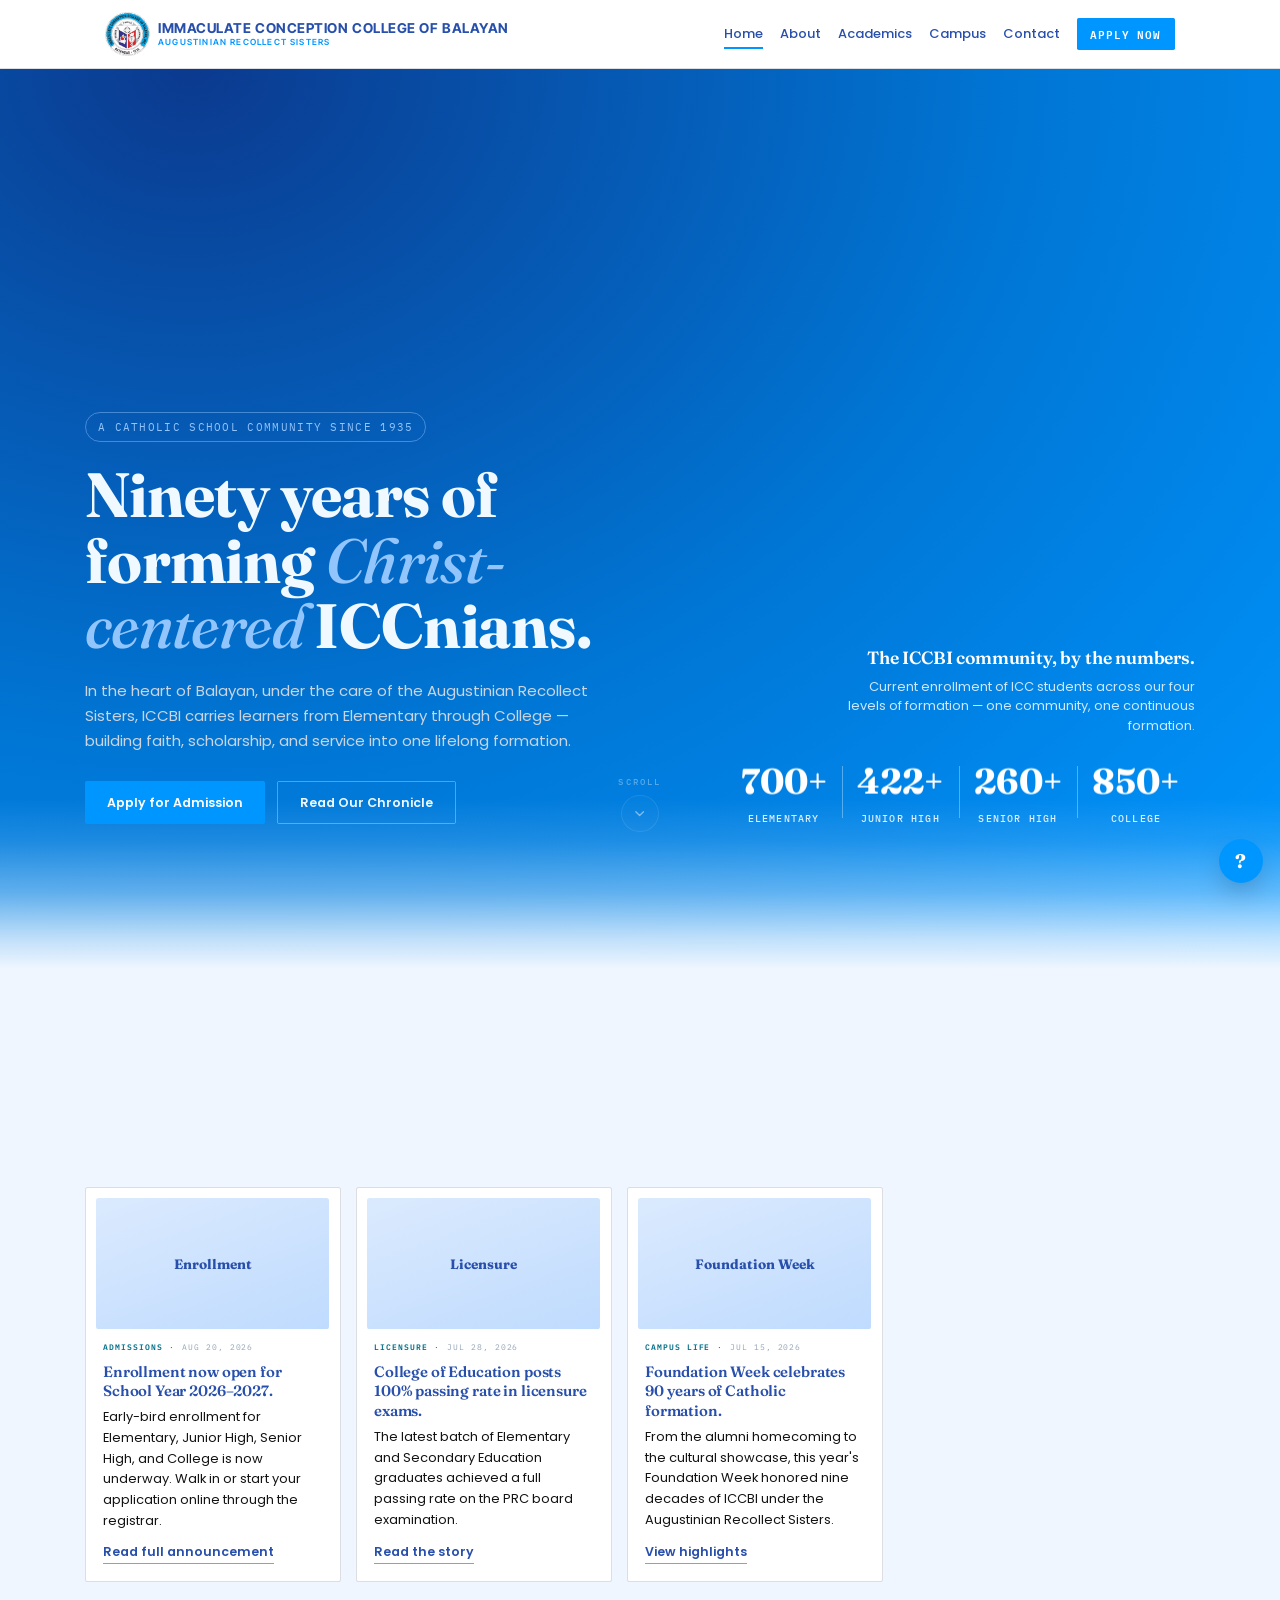
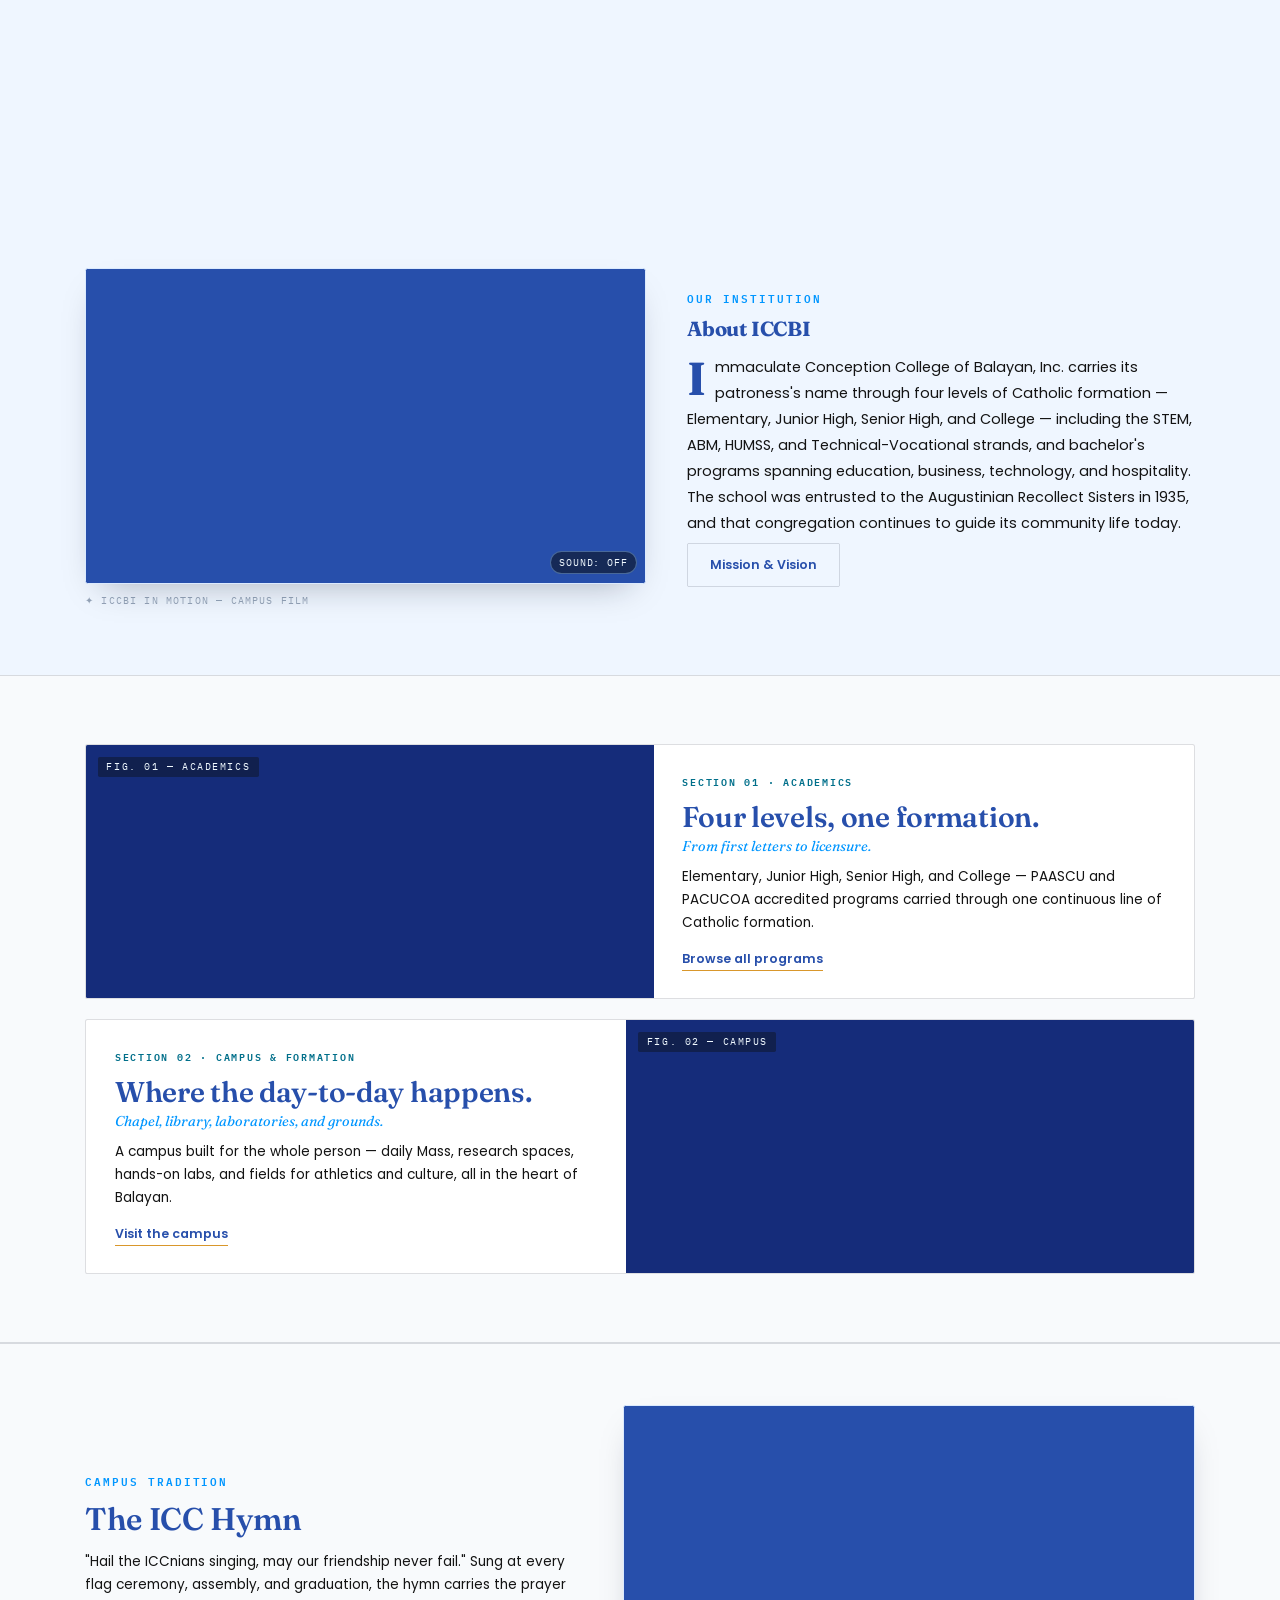
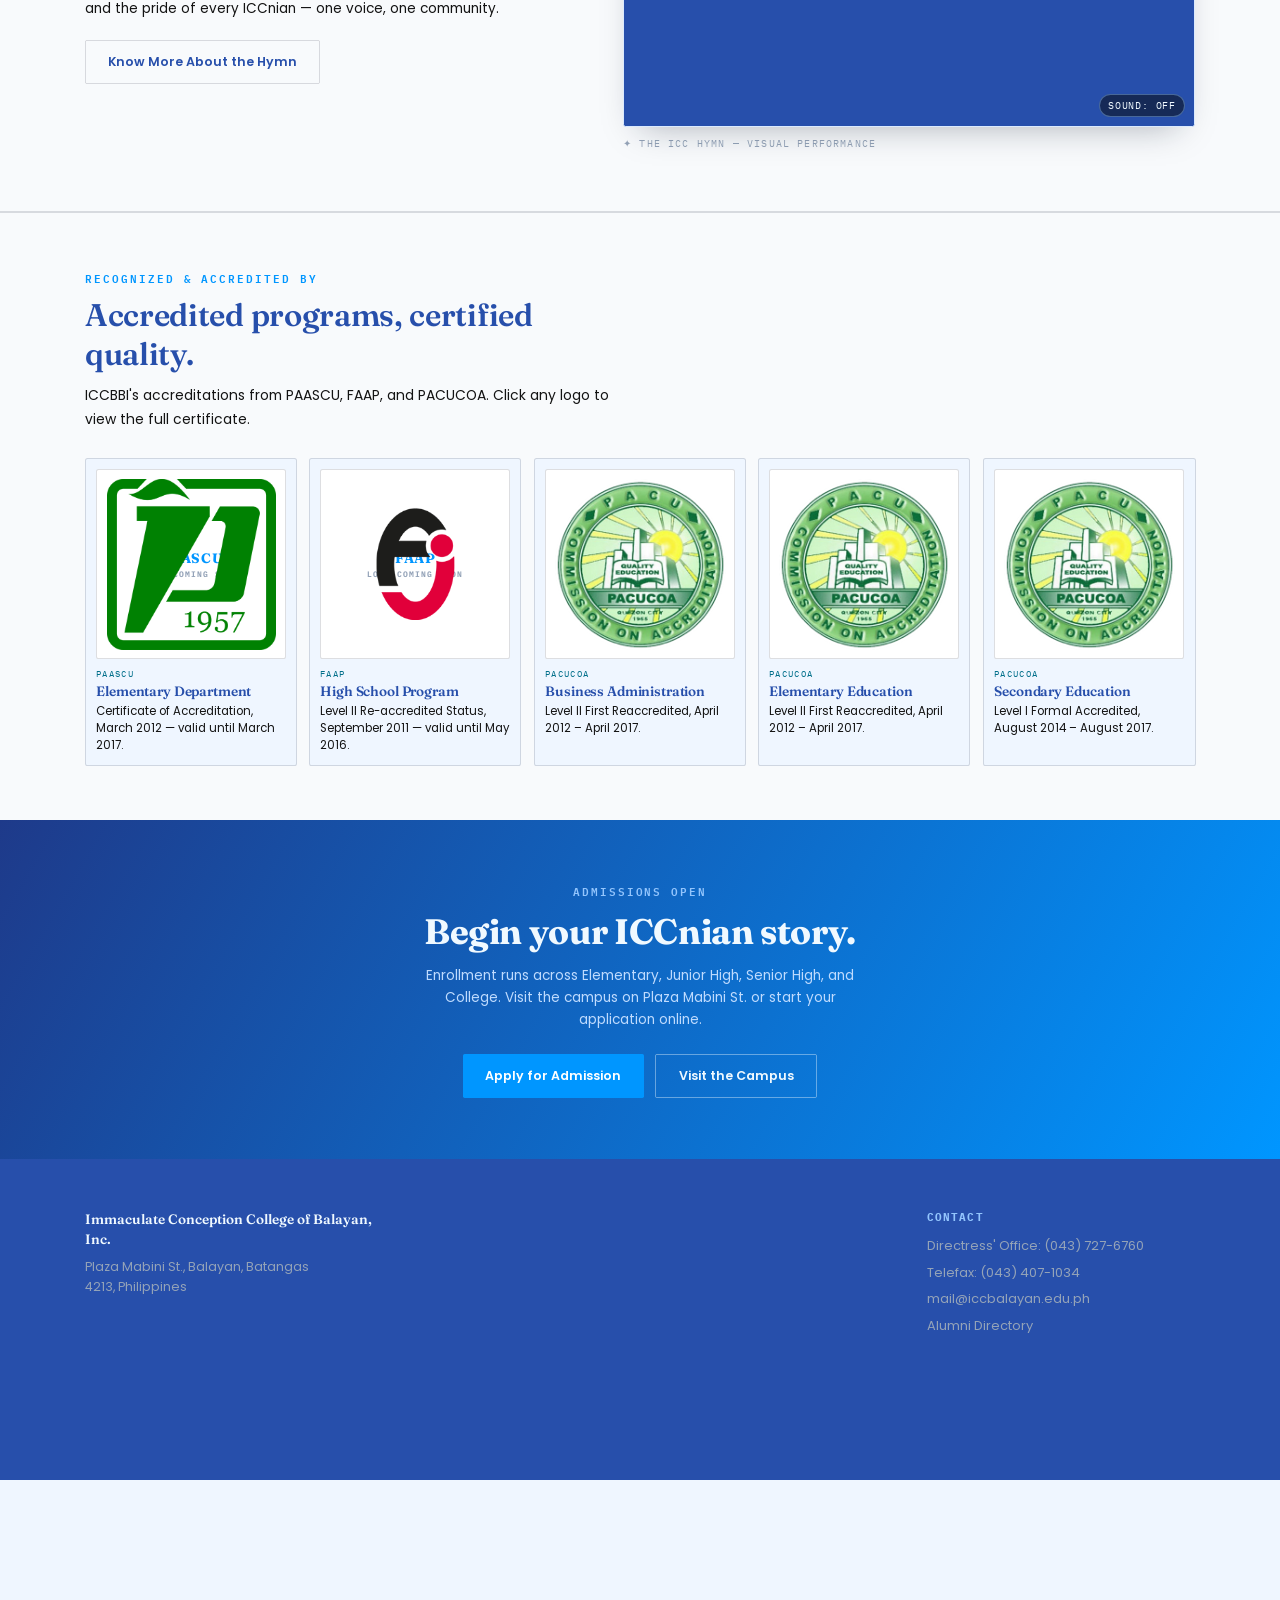
==== commit a210fdb5: "Update home.html" ====
--- a/home.html
+++ b/home.html
@@ -700,6 +700,18 @@
         }
 
         .news { background: var(--parchment); }
+        /* news = one full screen under the header */
+@media (min-width: 993px) {
+    .news {
+        min-height: calc(100vh / var(--z, 1) - var(--header-h, 80px));
+        min-height: calc(100dvh / var(--z, 1) - var(--header-h, 80px));
+        display: flex;
+        align-items: center;
+    }
+    .news > .wrap {
+        width: 100%;
+    }
+}
         .news .section-head {
             display: flex;
             align-items: flex-end;
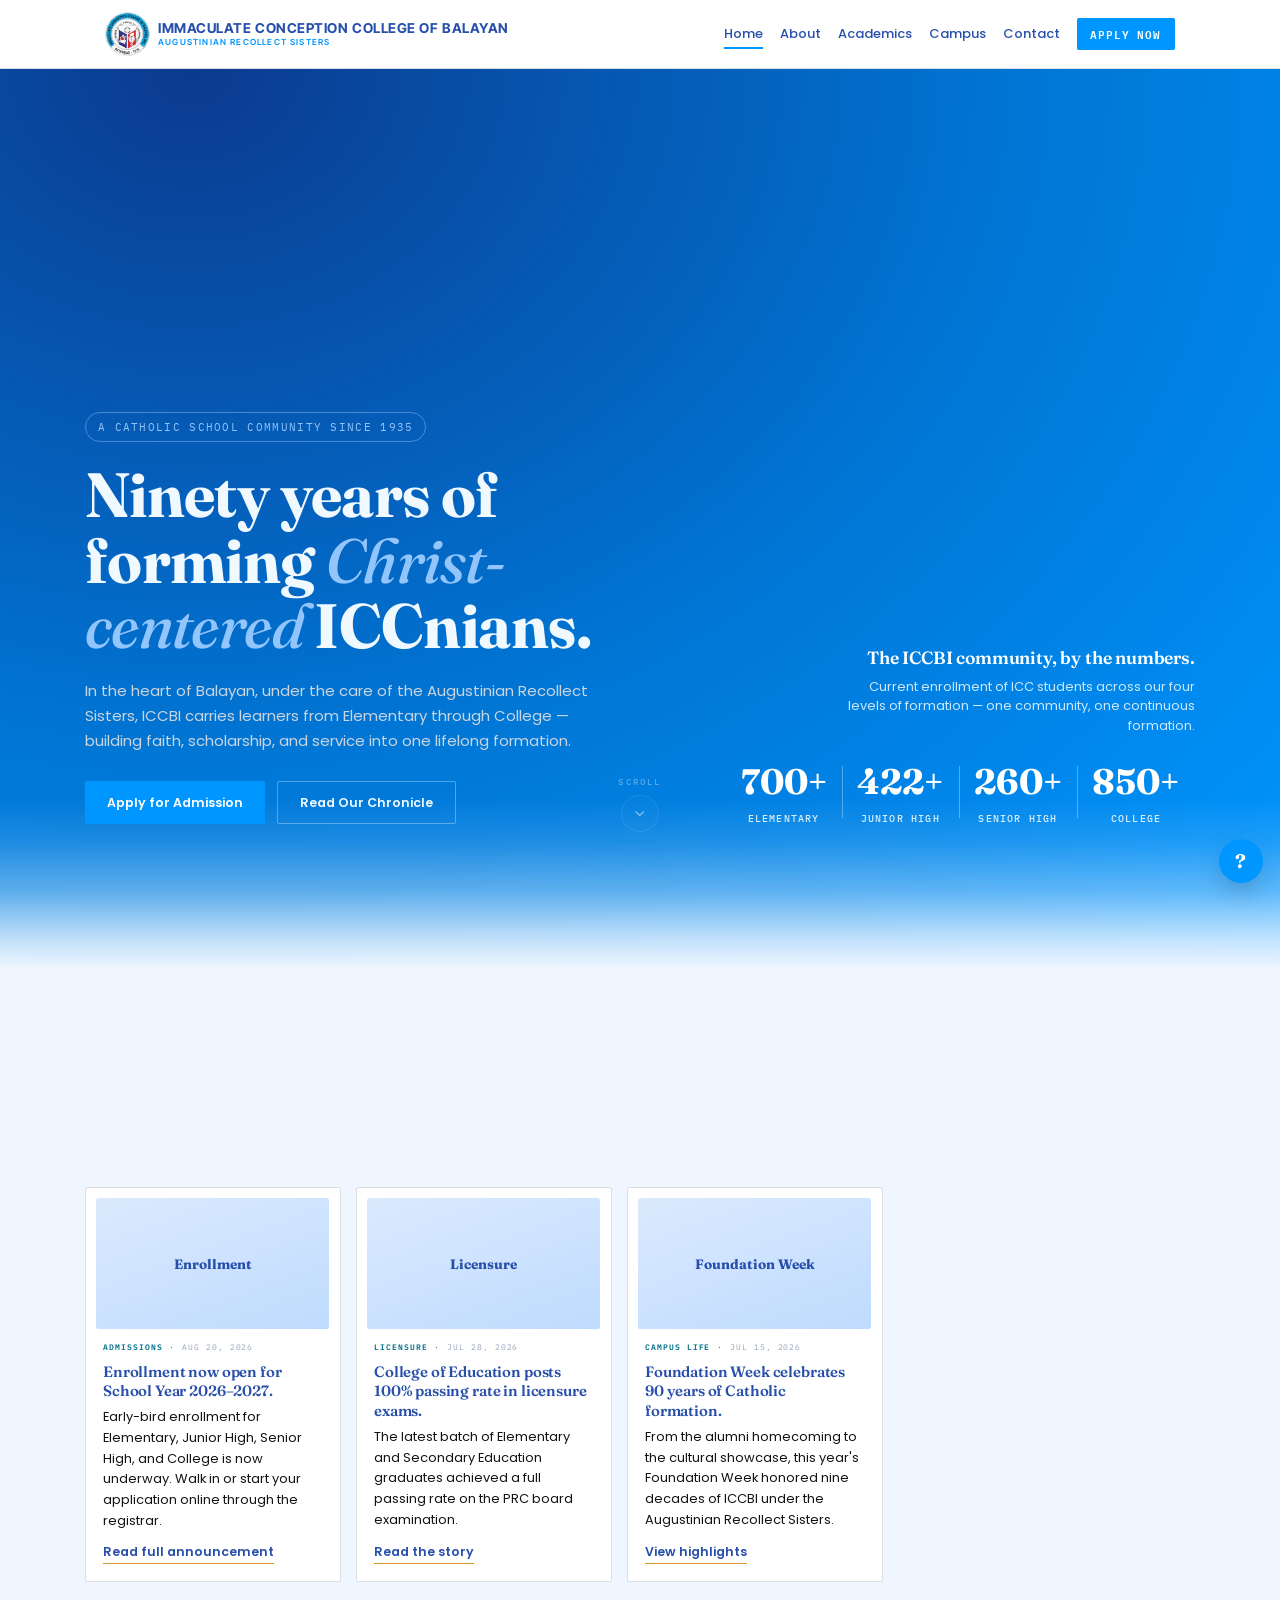
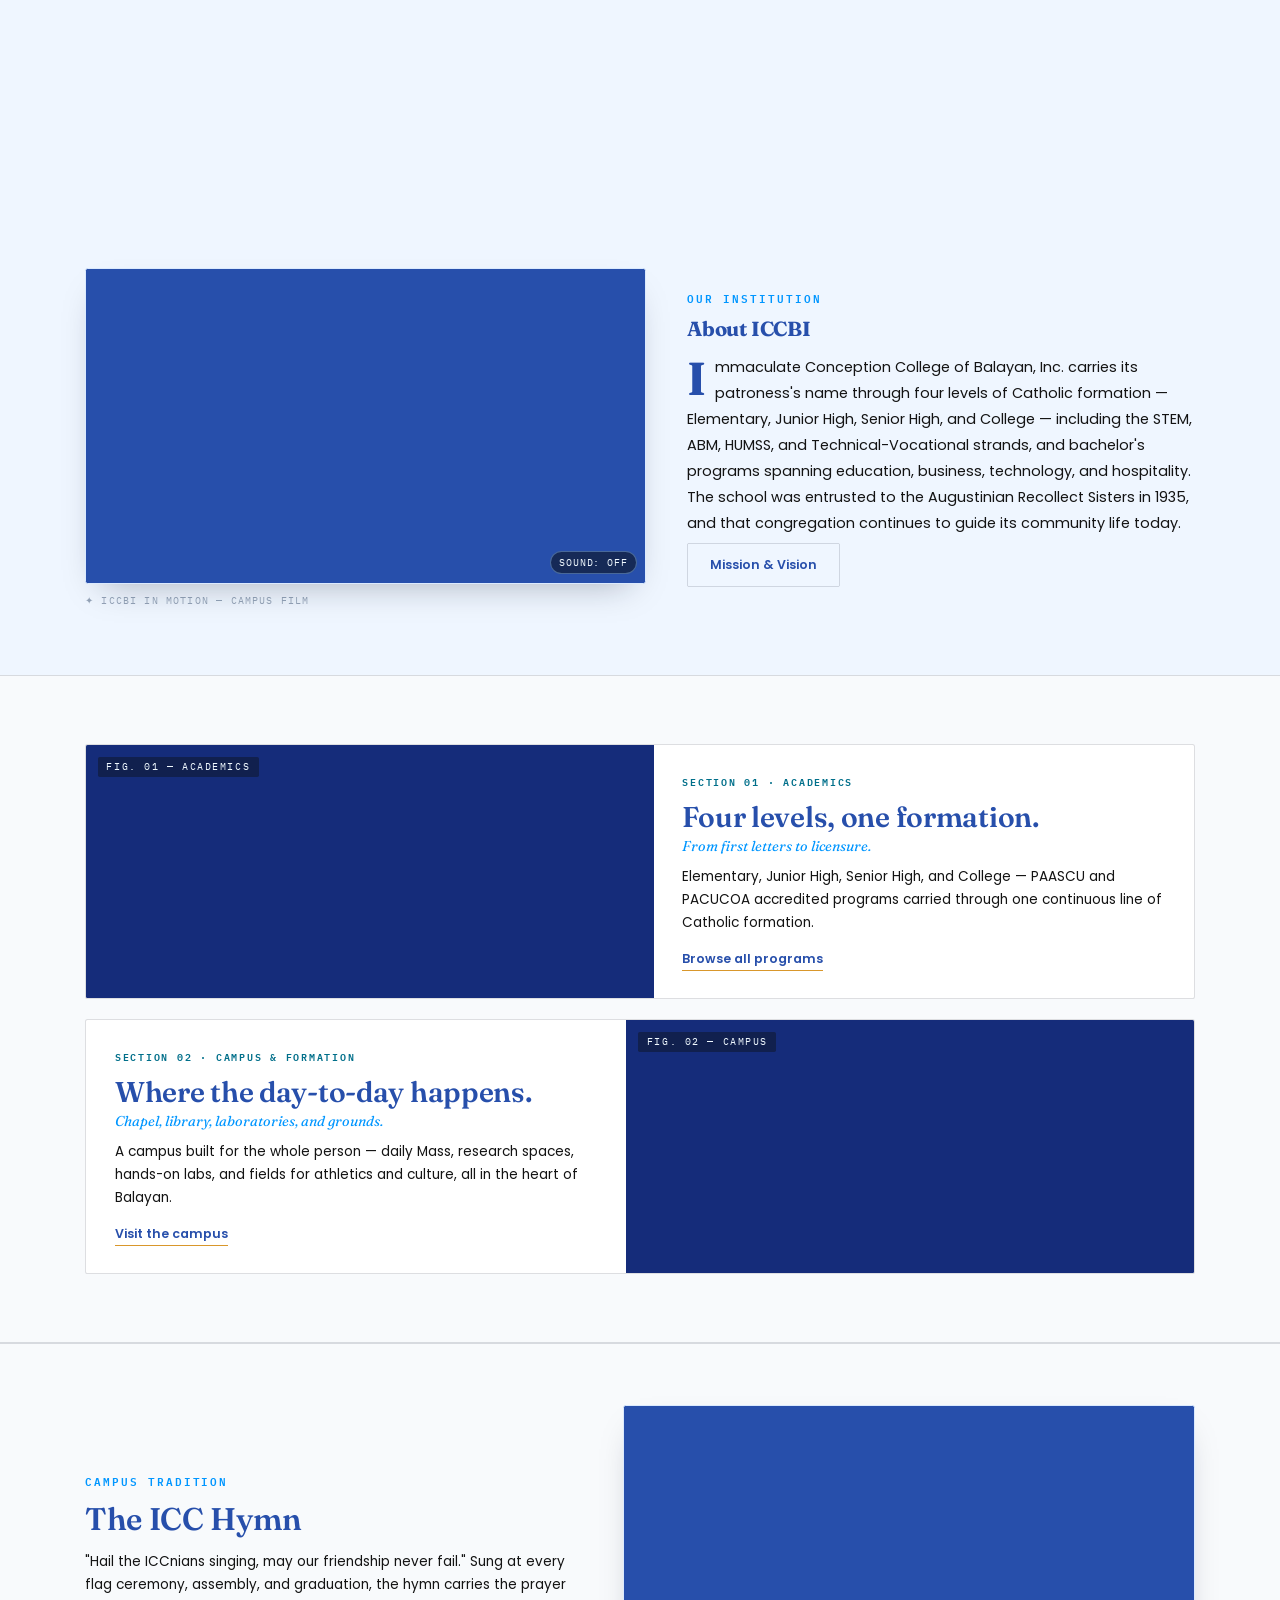
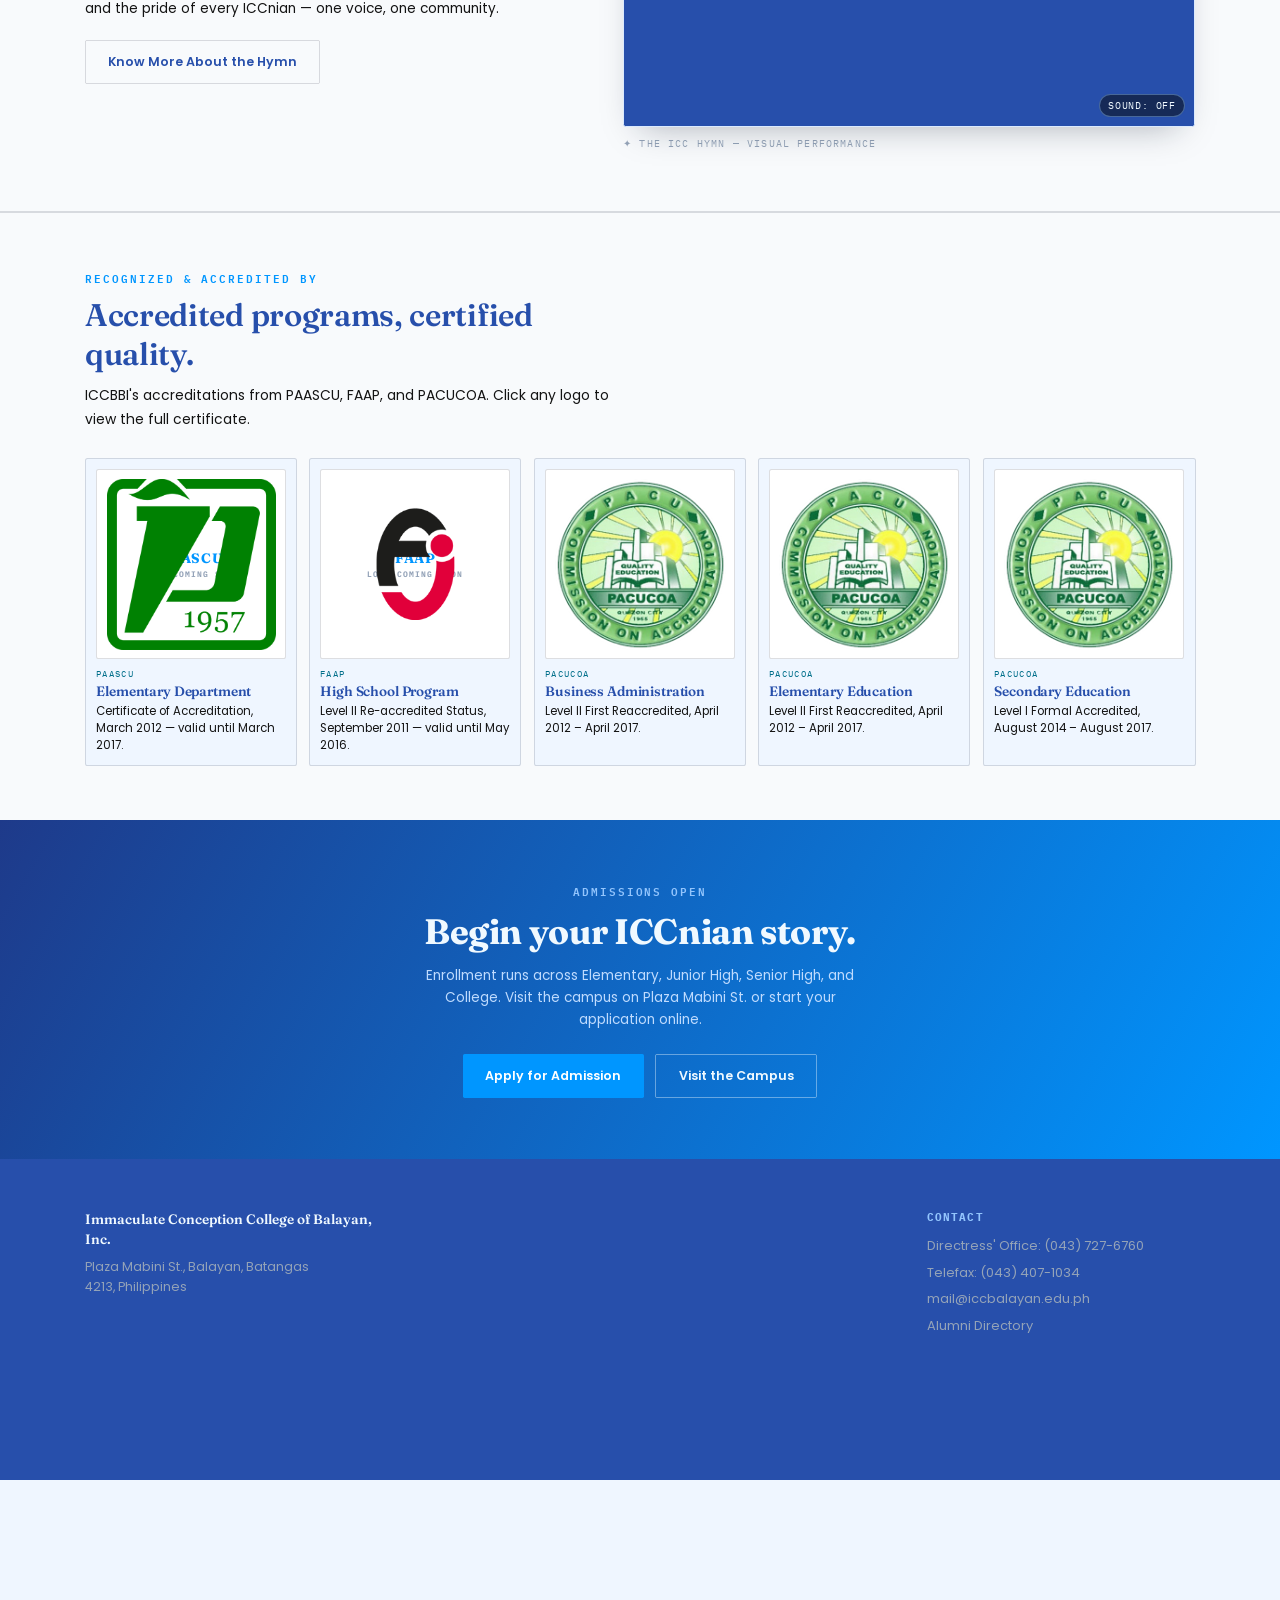
==== commit 27da496b: "Update home.html" ====
--- a/home.html
+++ b/home.html
@@ -2194,7 +2194,7 @@
                 </a>
             </div>
             <aside class="news-side" data-reveal="fade-up">
-                <span class="eyebrow c-blue">The Campus Chronicle</span>
+                <span class="eyebrow c-blue">Our Campus News / Updates</span>
                 <h2 class="c-ink">Latest from ICCBI.</h2>
                 <p class="c-ink-soft">Announcements, milestones and campus life from Immaculate Conception College of Balayan, straight from our official Facebook page.</p>
                 <a class="btn btn-ghost c-ink" href="https://www.facebook.com/ICCBalayanIncOfficial">View all news</a>
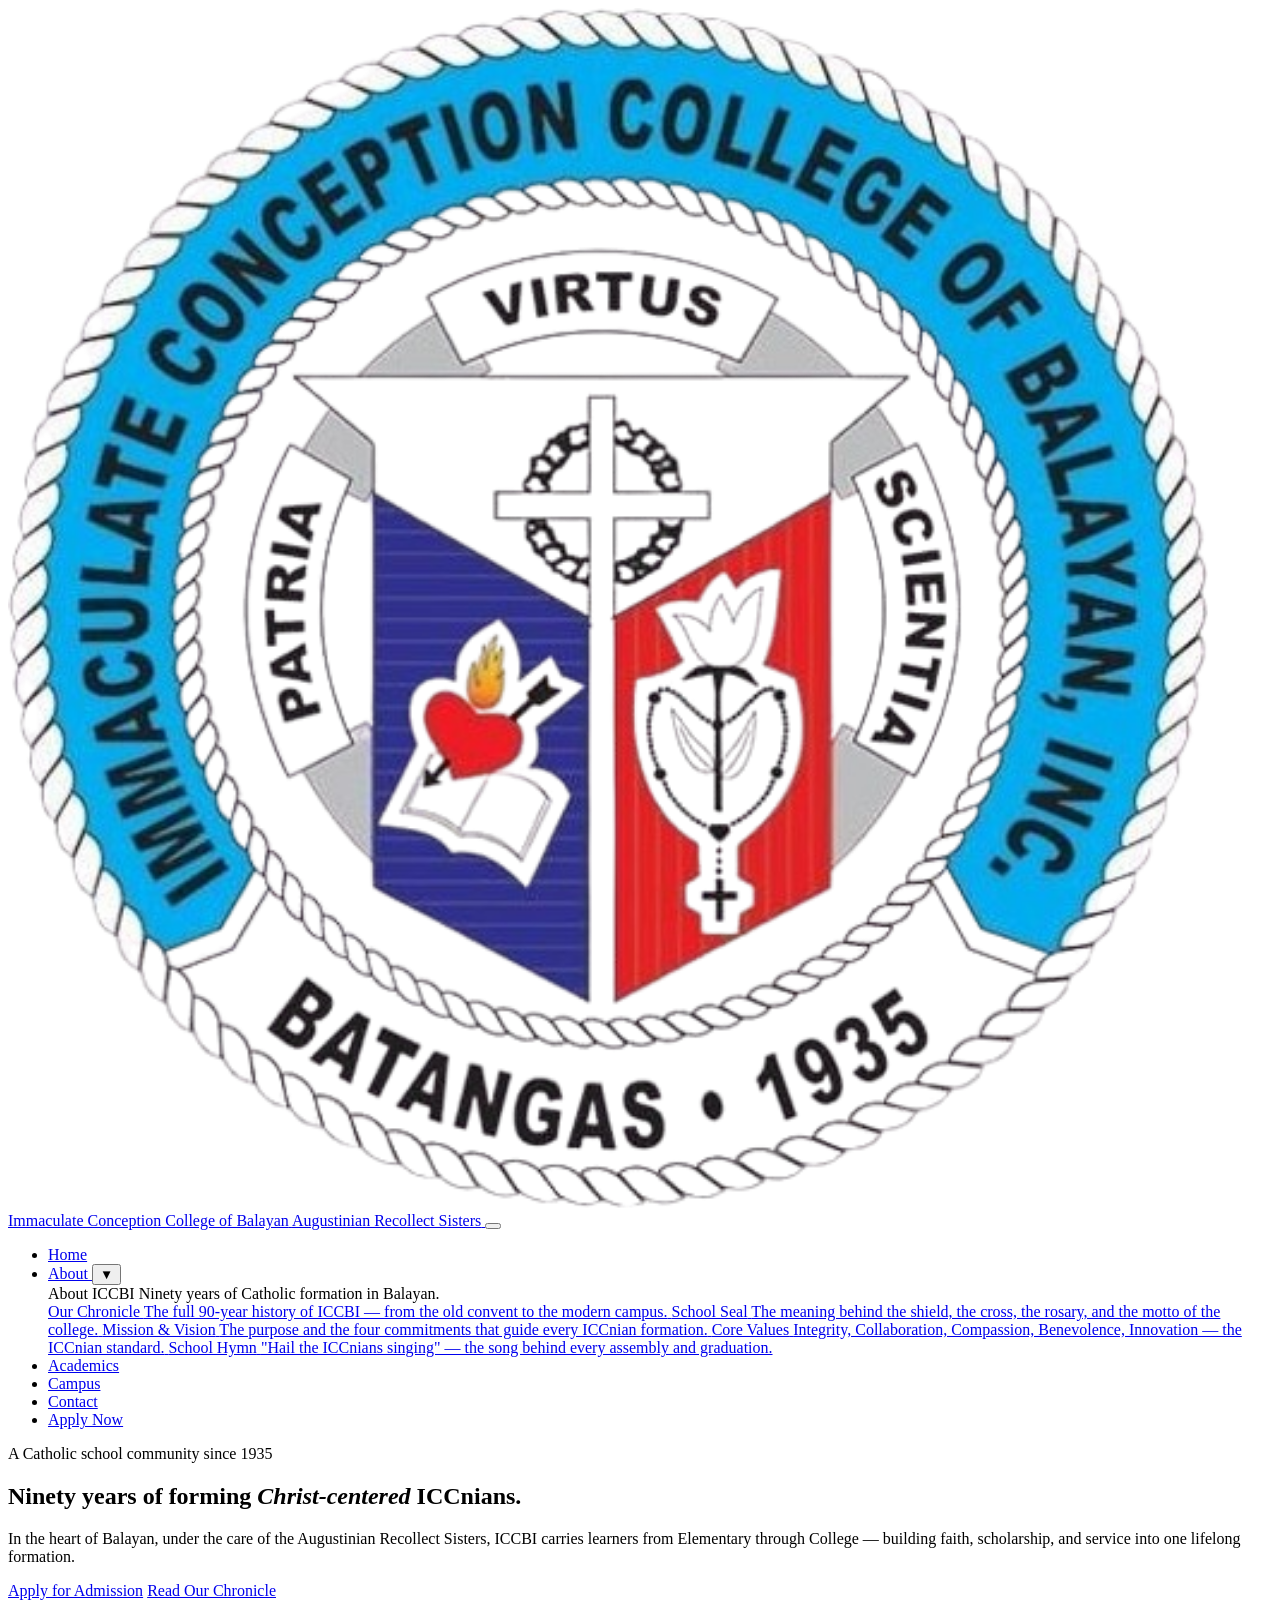
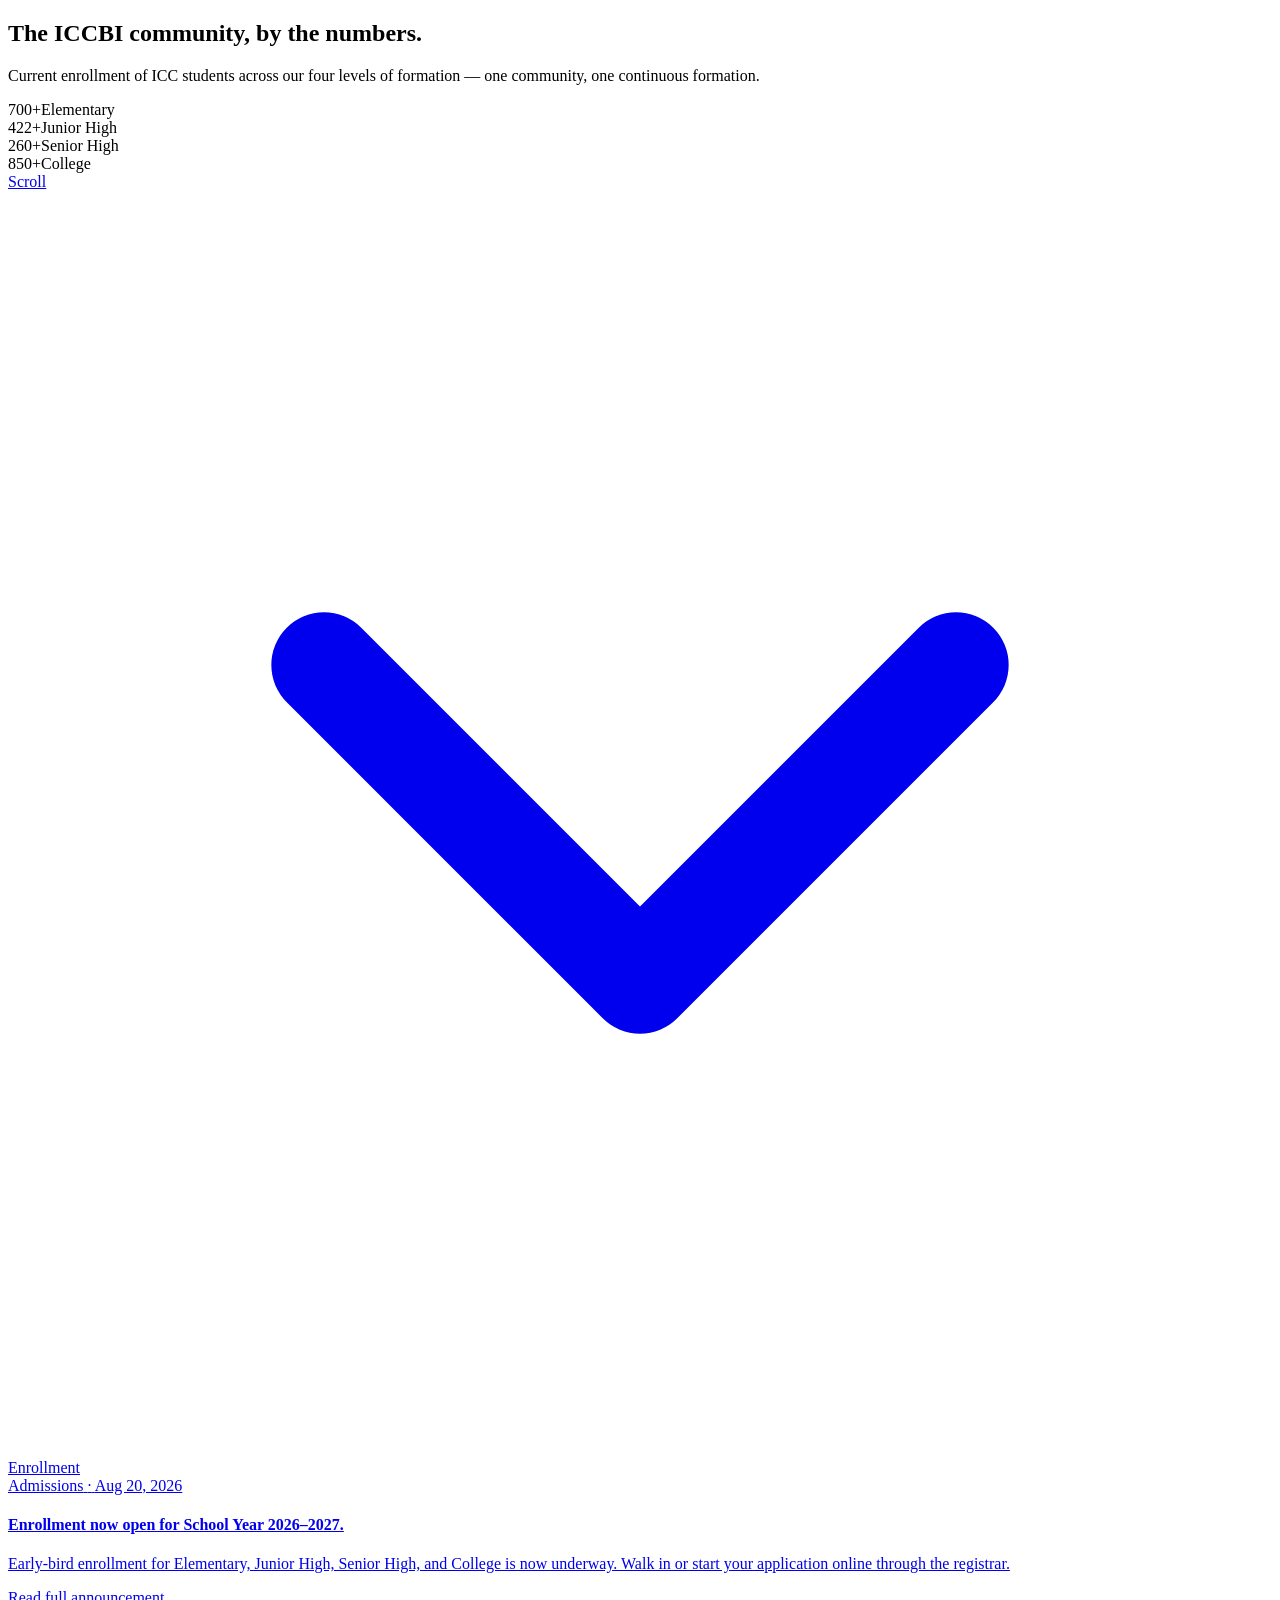
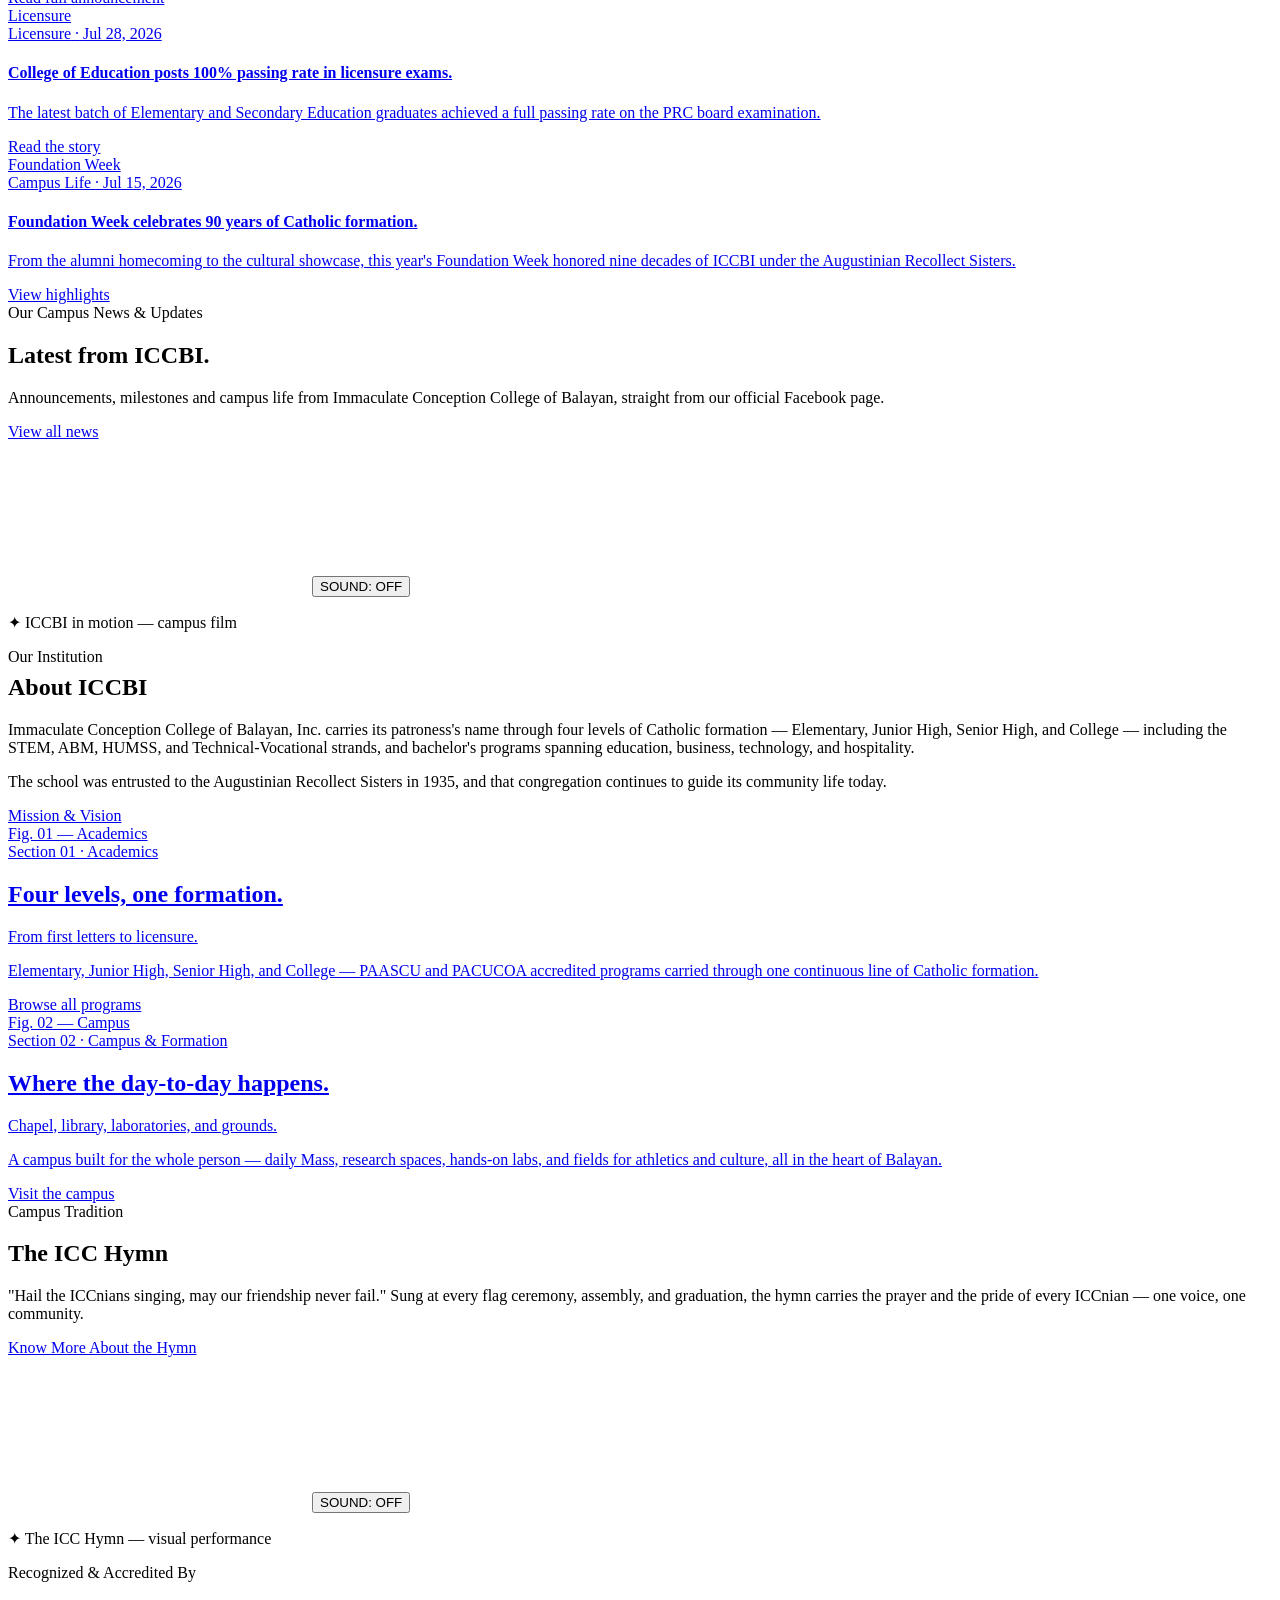
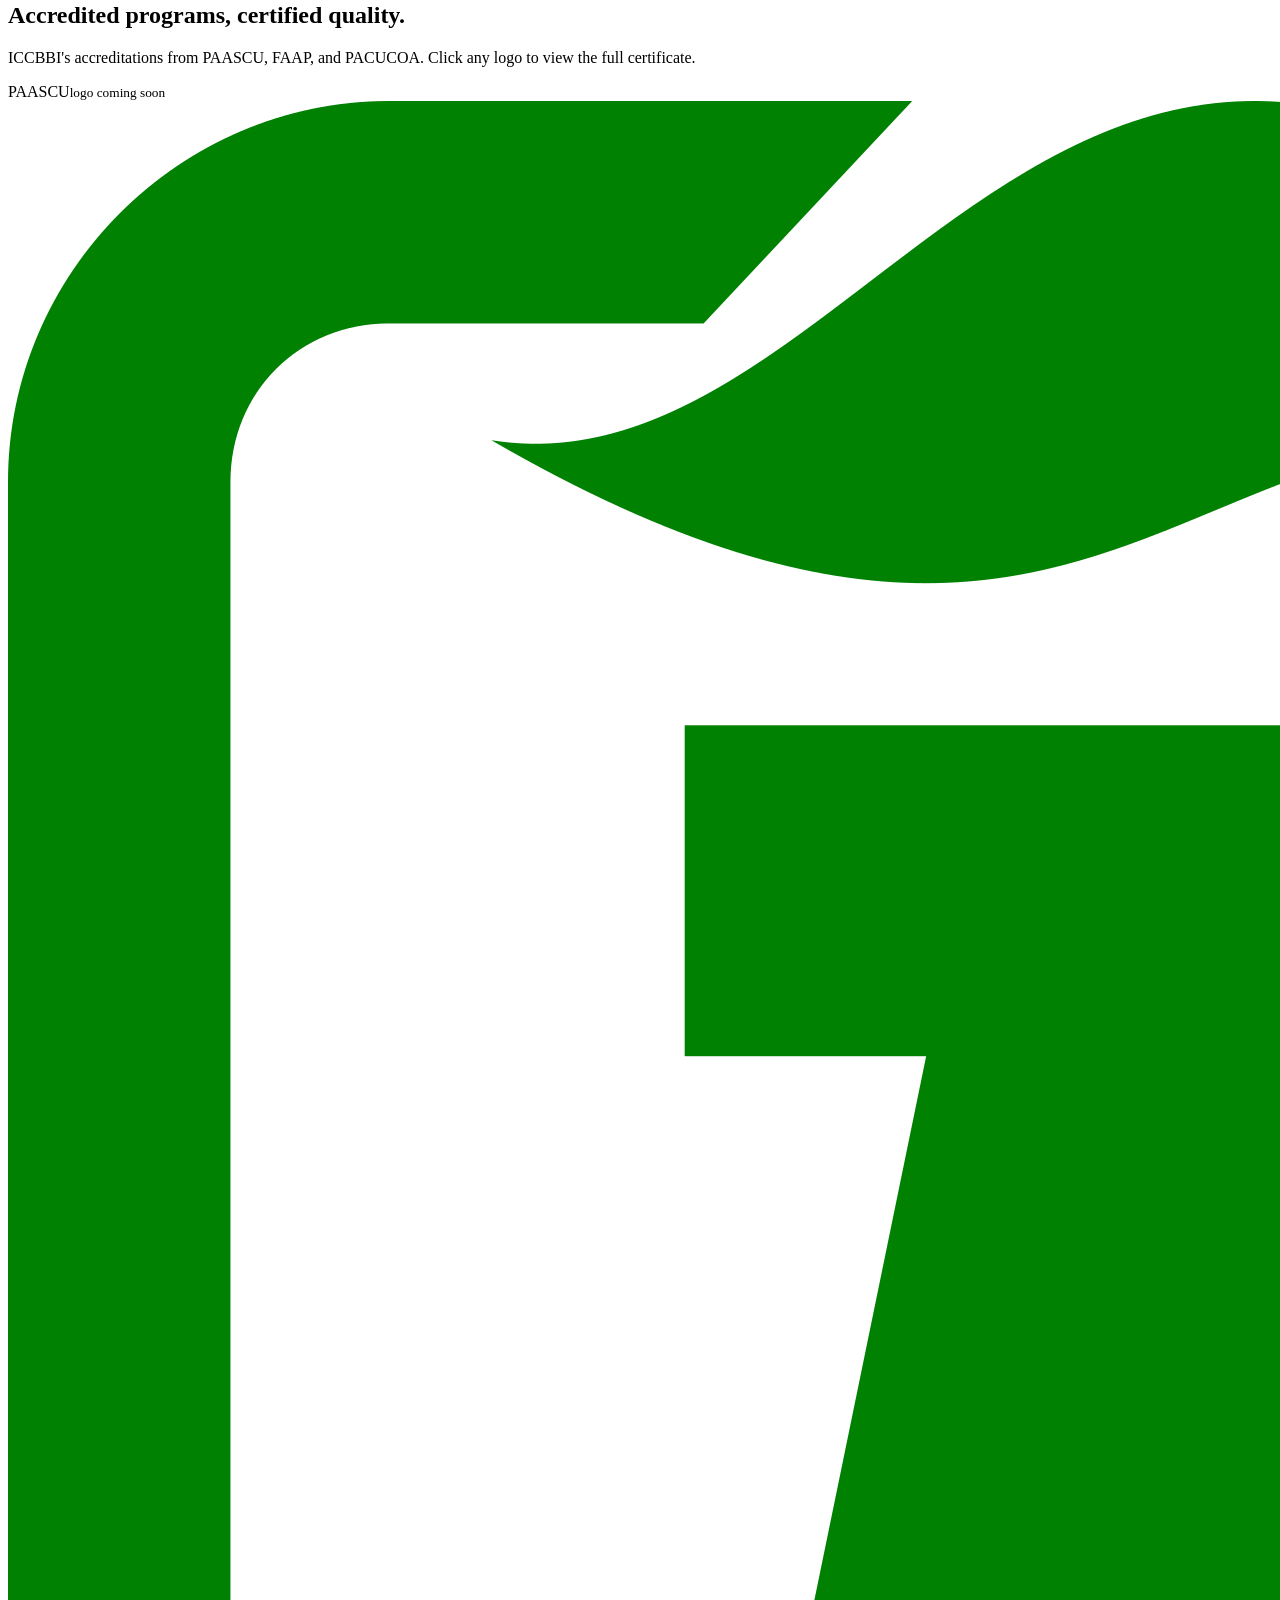
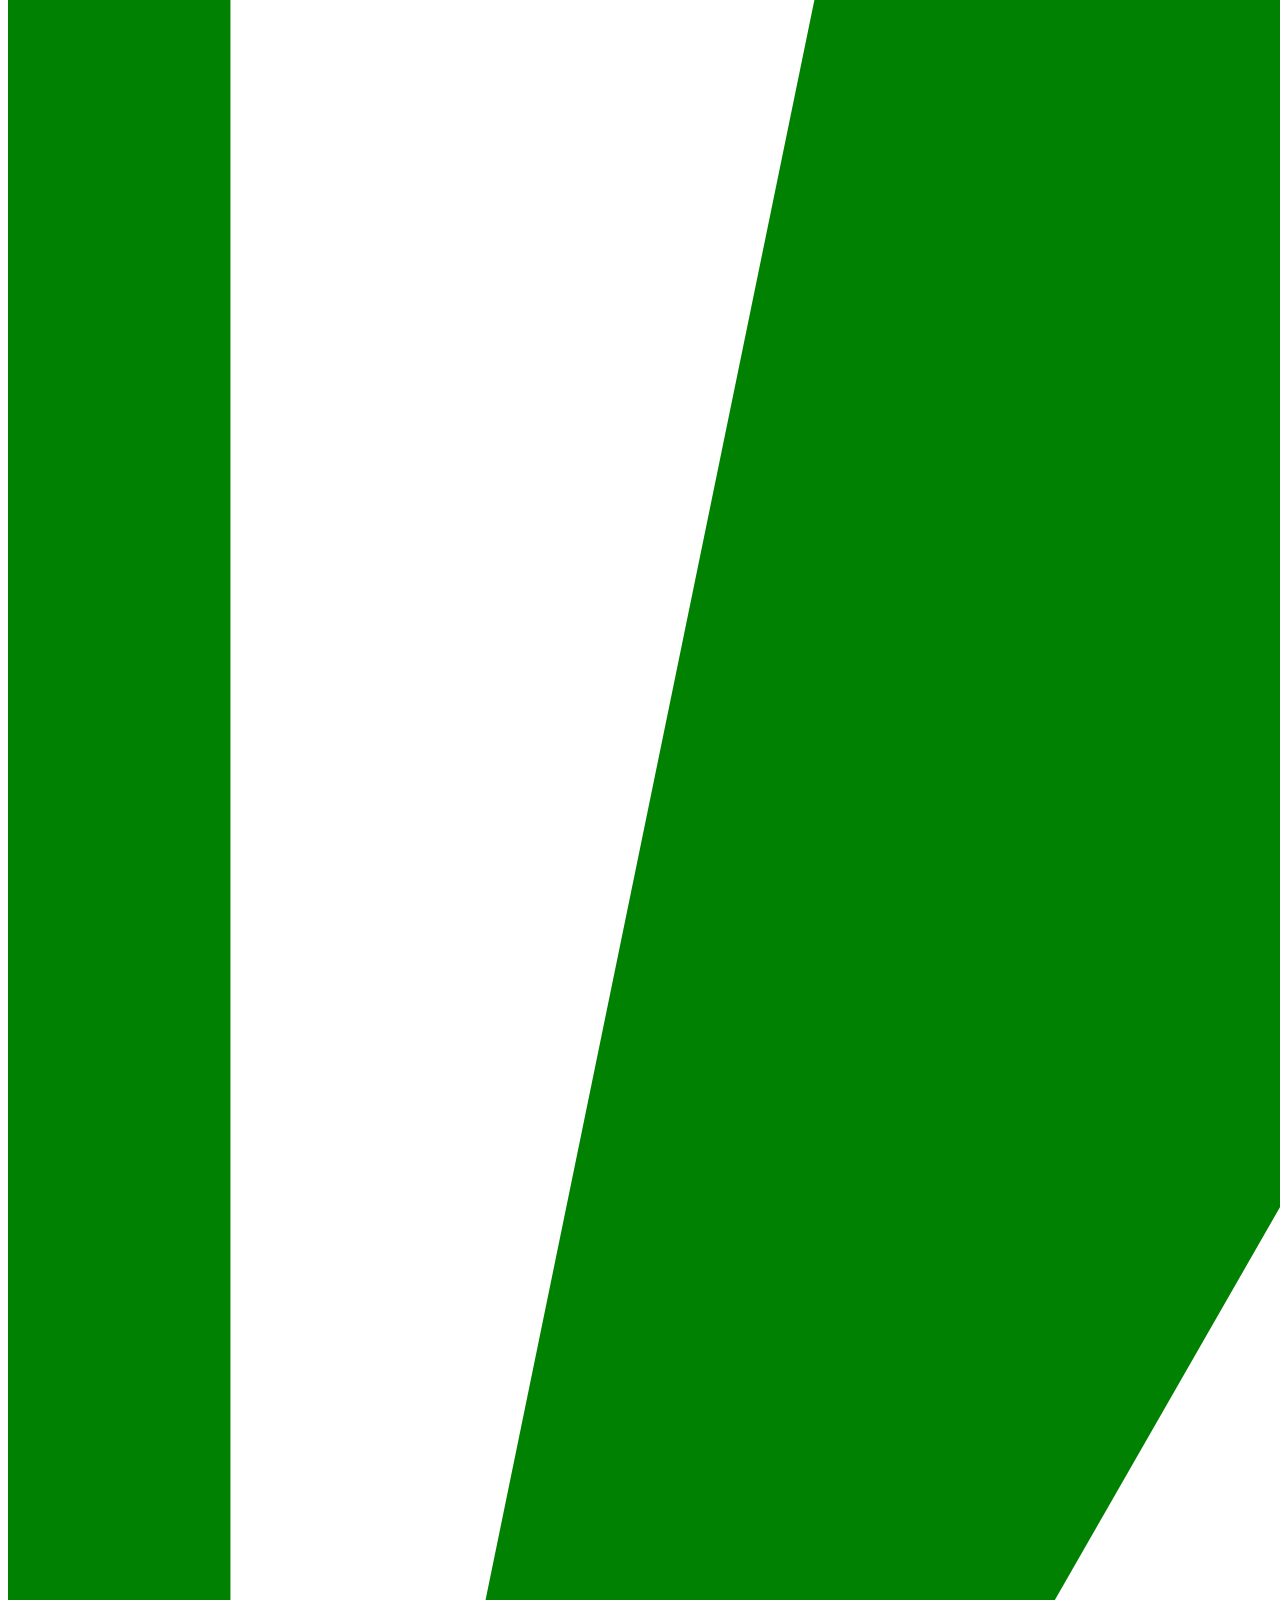
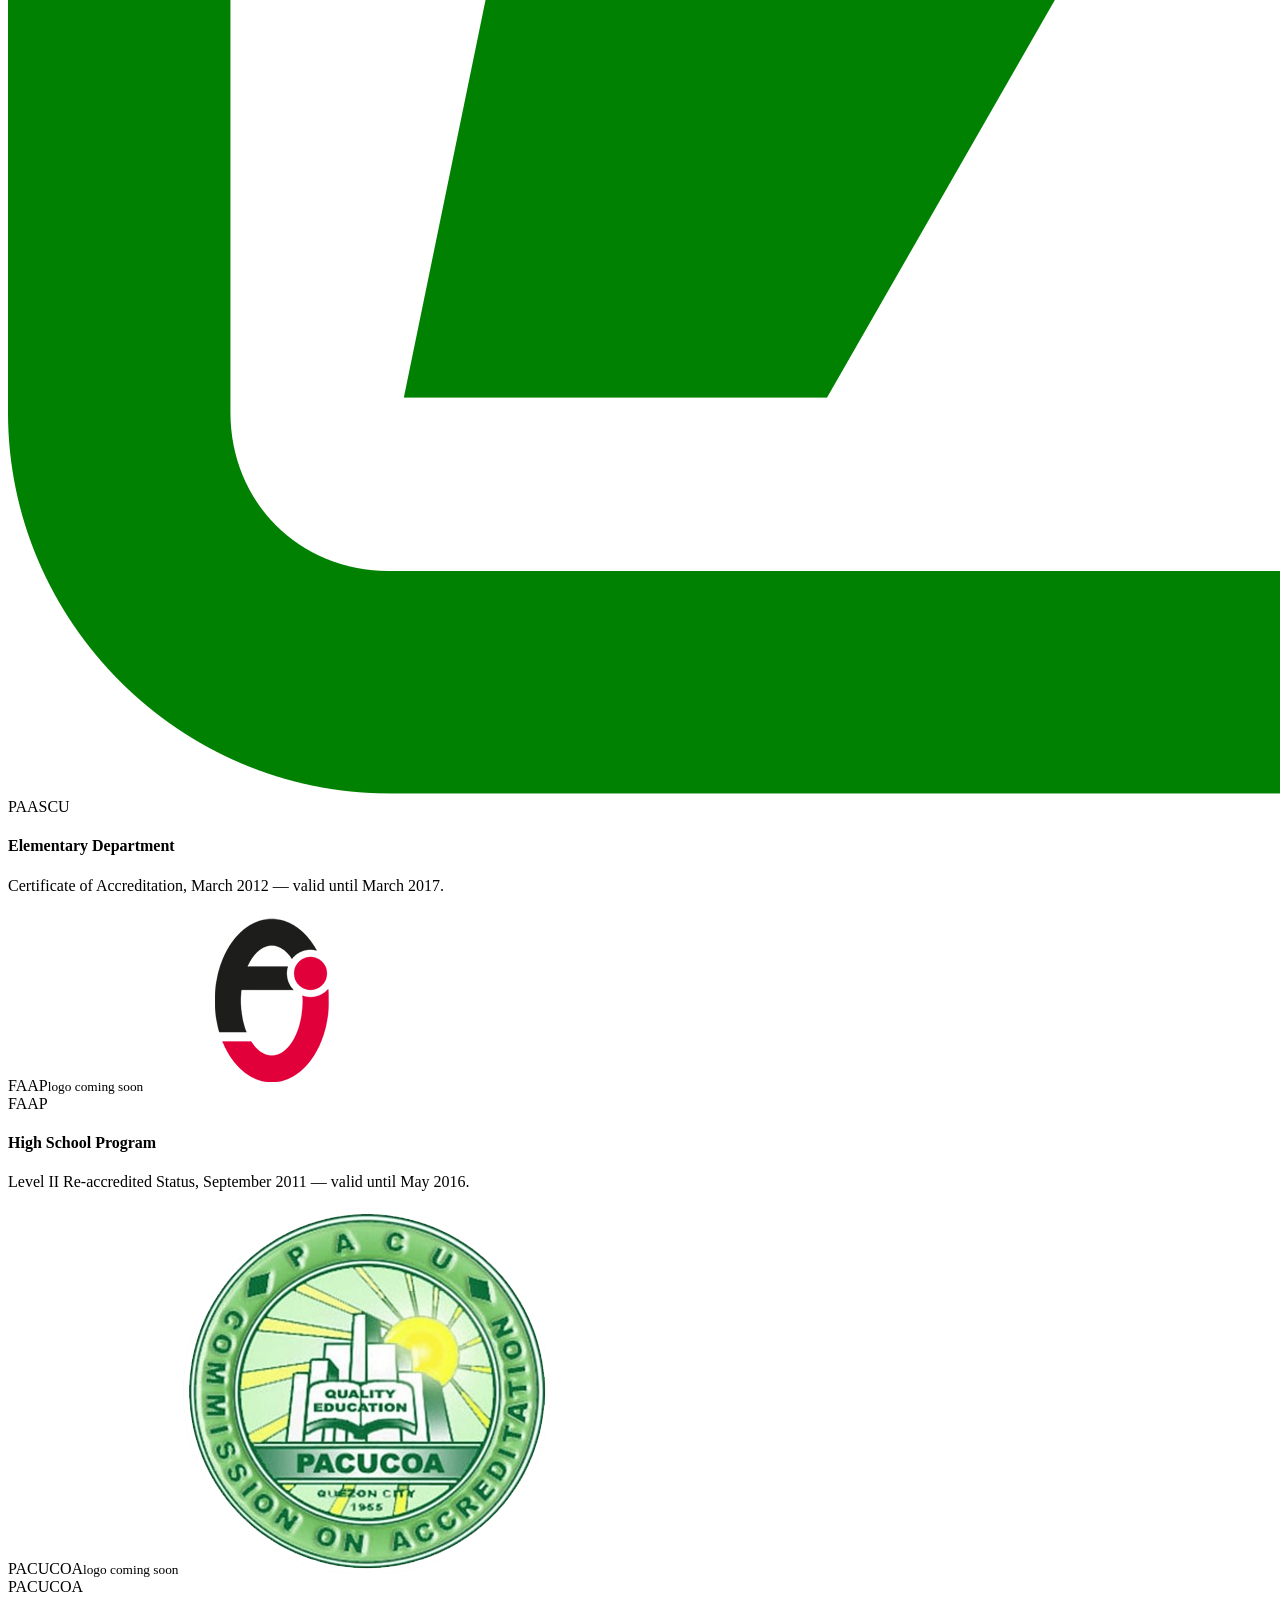
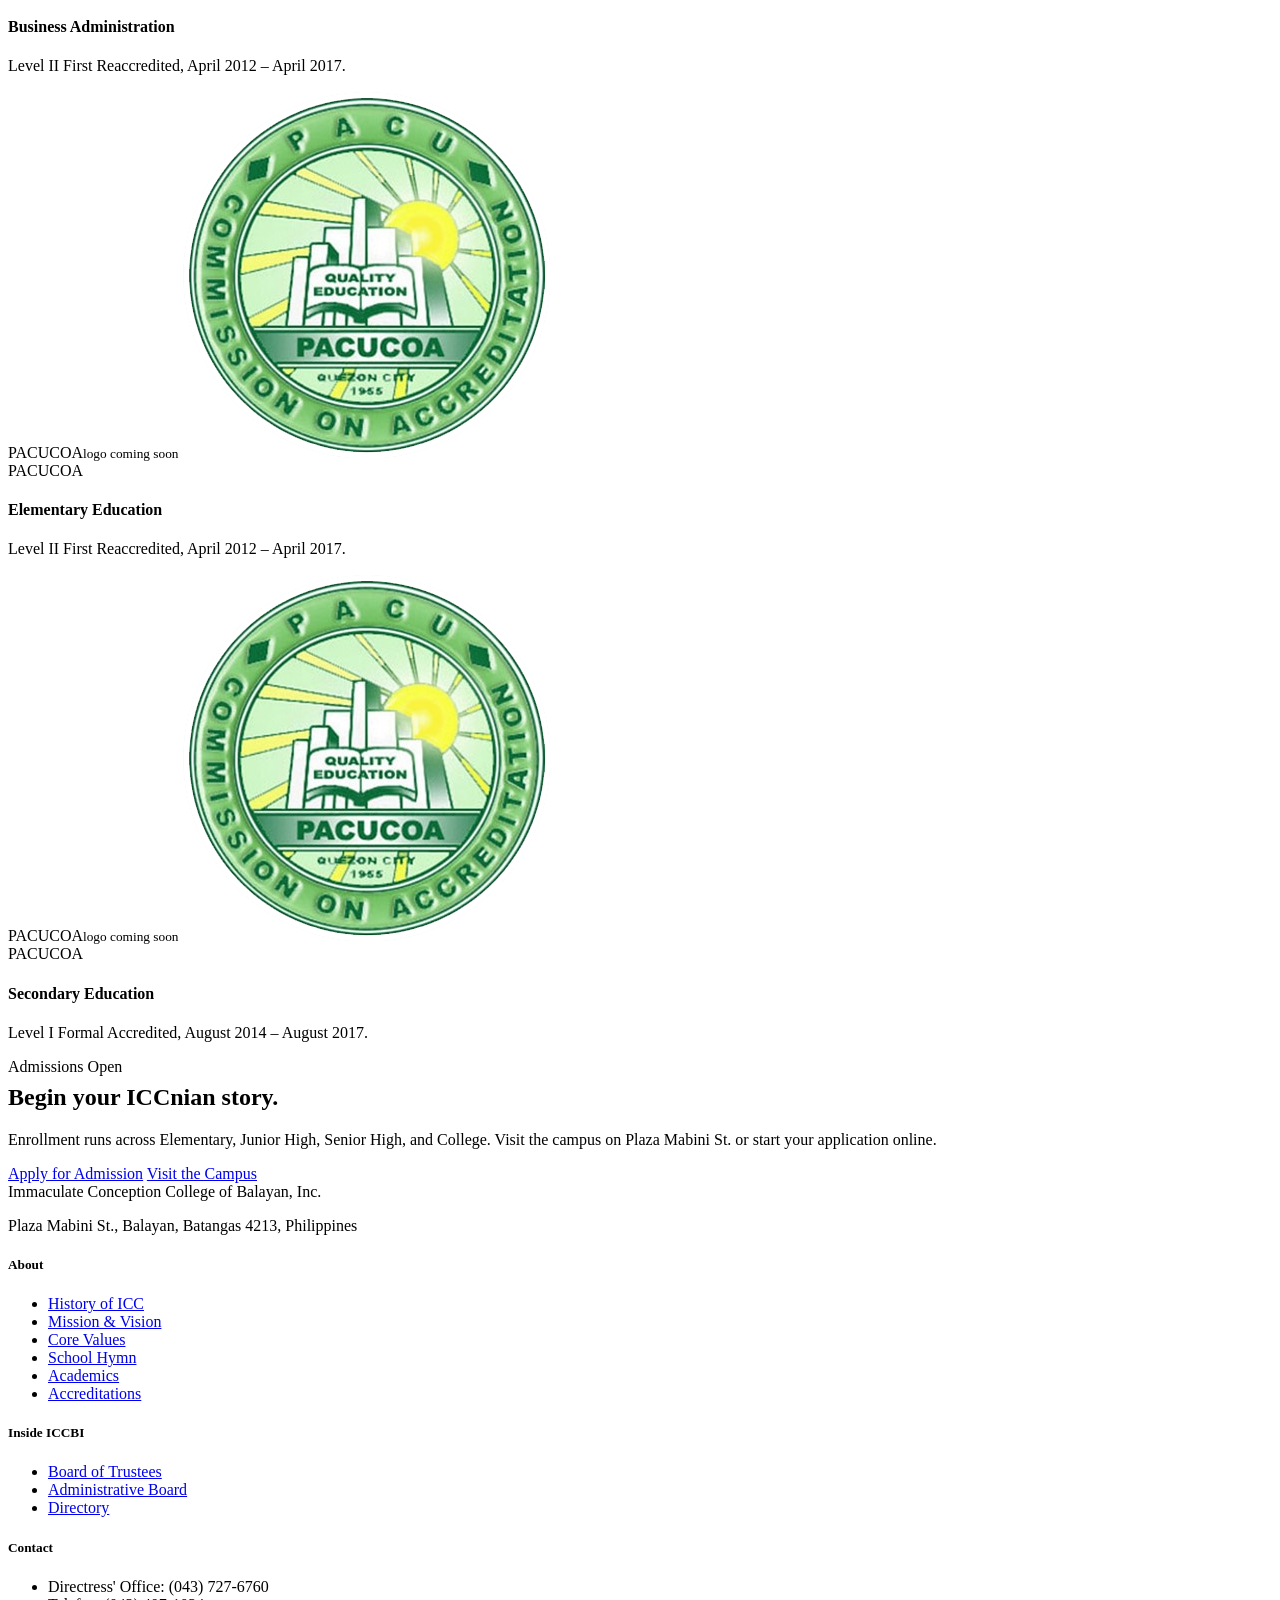
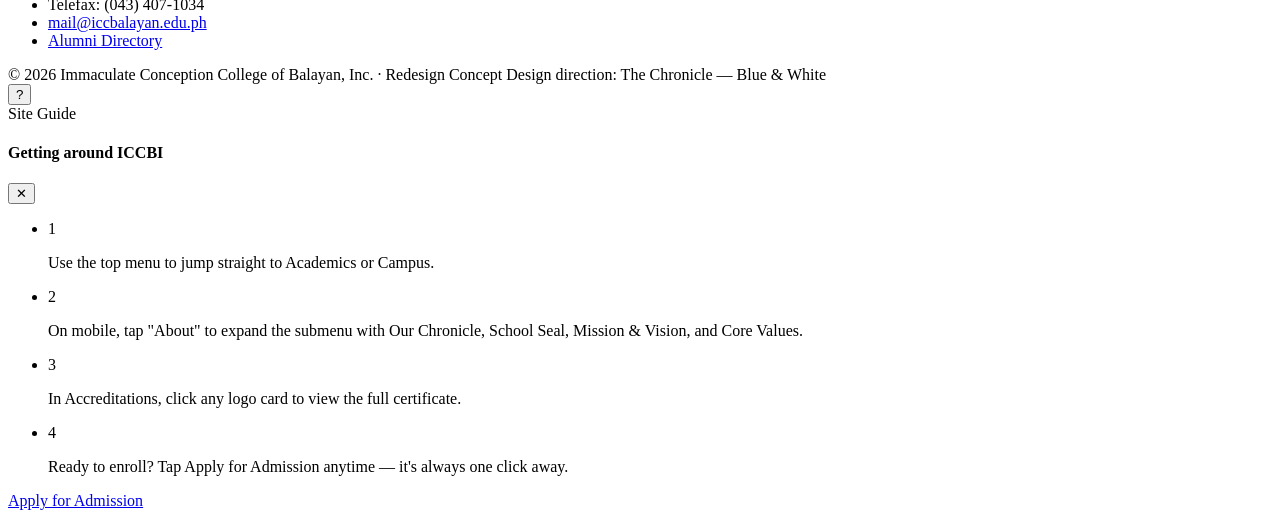
==== commit 857b5ea6: "Update home.html" ====
--- a/home.html
+++ b/home.html
@@ -3,2048 +3,28 @@
 <head>
     <meta charset="UTF-8">
     <meta name="viewport" content="width=device-width, initial-scale=1.0, maximum-scale=1.0, minimum-scale=1.0, user-scalable=no, viewport-fit=cover">
-    <title>Immaculate Conception College of Balayan, Inc. — Redesign Concept (Blue & White)</title>
+    <title>Immaculate Conception College of Balayan, Inc. — Redesign Concept (Blue &amp; White)</title>
+
+    <!-- Fonts -->
     <link rel="preconnect" href="https://fonts.googleapis.com">
     <link rel="preconnect" href="https://fonts.gstatic.com" crossorigin>
     <link href="https://fonts.googleapis.com/css2?family=Fraunces:ital,opsz,wght@0,9..144,300;0,9..144,500;0,9..144,600;0,9..144,700;0,9..144,900;1,9..144,500;1,9..144,600&family=Poppins:wght@400;500;600;700&family=Inter+Tight:wght@500;600;700&family=IBM+Plex+Mono:wght@400;500;600&display=swap" rel="stylesheet">
-    <style>
-        /* ===== RESET & VARIABLES ===== */
-        :root {
-            --ink: #274fab;
-            --ink-2: #1E293B;
-            --ink-soft: #131313;
-            --parchment: #EFF6FF;
-            --parchment-deep: #DBEAFE;
-            --paper: #F8FAFC;
-     --blue: #0096FF;   /* was #1d93d8 */
- 
-            --blue-deep: #1E3A8A;
-   --sky: #0096FF;    /* was #60A5FA */
-            --sky-light: #93C5FD;
-            --teal: #006f8a;
-            --gold: #D9972B;
-            --rule: rgba(15, 23, 42, 0.14);
-            --shadow: 0 18px 40px -20px rgba(15, 23, 42, 0.35);
-            --white: #FFFFFF;
-            --frost: #F0F9FF;
-            --light-slate: #E2E8F0;
-            --slate: #CBD5E1;
-            --muted: #94A3B8;
-            --dark-muted: #64748B;
-            --soft-slate: #BFDBFE;
-            --header-h: 64px;
-        }
-
-        * {
-            box-sizing: border-box;
-            margin: 0;
-            padding: 0;
-        }
-
-        html {
-            scroll-behavior: smooth;
-            -webkit-text-size-adjust: 100%;
-            -webkit-tap-highlight-color: transparent;
-            touch-action: manipulation;
-        }
-
-        body {
-            margin: 0;
-            padding: 0;
-            background: var(--parchment);
-            font-family: 'Poppins', sans-serif;
-            -webkit-font-smoothing: antialiased;
-            -moz-osx-font-smoothing: grayscale;
-            overflow-x: hidden;
-            width: 100%;
-            min-height: 100vh;
-            min-height: 100dvh;
-            touch-action: pan-y pinch-zoom;
-        }
-
-        body.menu-open {
-            overflow: hidden !important;
-            height: 100% !important;
-            position: fixed !important;
-            width: 100% !important;
-            top: 0;
-            left: 0;
-            touch-action: none !important;
-        }
-
-        img {
-            max-width: 100%;
-            display: block;
-        }
-        a {
-            color: inherit;
-            text-decoration: none;
-        }
-        h1, h2, h3, h4 {
-            font-family: 'Fraunces', serif;
-            margin: 0;
-            letter-spacing: -0.01em;
-        }
-
-        .eyebrow {
-            font-family: 'IBM Plex Mono', monospace;
-            font-size: 0.72rem;
-            letter-spacing: 0.18em;
-            text-transform: uppercase;
-            font-weight: 600;
-        }
-
-        .wrap {
-            max-width: calc(100% - 200px);
-            margin: 0 100px;
-        }
-
-        :focus-visible {
-            outline: 2px solid var(--sky);
-            outline-offset: 3px;
-        }
-
-        [data-reveal] {
-            opacity: 0;
-            transition: opacity .8s cubic-bezier(.22, 1, .36, 1), transform .8s cubic-bezier(.22, 1, .36, 1);
-            will-change: opacity, transform;
-        }
-        [data-reveal="fade-up"] { transform: translateY(40px); }
-        [data-reveal="fade-up"].revealed { opacity: 1; transform: translateY(0); }
-        [data-reveal="slide-left"] { transform: translateX(-60px); }
-        [data-reveal="slide-left"].revealed { opacity: 1; transform: translateX(0); }
-        [data-reveal="slide-right"] { transform: translateX(60px); }
-        [data-reveal="slide-right"].revealed { opacity: 1; transform: translateX(0); }
-        [data-reveal-stagger]>[data-reveal]:nth-child(1) { transition-delay: 0s; }
-        [data-reveal-stagger]>[data-reveal]:nth-child(2) { transition-delay: 0.1s; }
-        [data-reveal-stagger]>[data-reveal]:nth-child(3) { transition-delay: 0.2s; }
-        [data-reveal-stagger]>[data-reveal]:nth-child(4) { transition-delay: 0.3s; }
-        [data-reveal-stagger]>[data-reveal]:nth-child(5) { transition-delay: 0.4s; }
-        [data-reveal-stagger]>[data-reveal]:nth-child(6) { transition-delay: 0.5s; }
-
-        .hero-enter {
-            opacity: 0;
-            transform: translateY(30px);
-            animation: heroEnter 1s cubic-bezier(.22, 1, .36, 1) forwards;
-        }
-        .hero-enter-delay-1 { animation-delay: .2s; }
-        .hero-enter-delay-2 { animation-delay: .4s; }
-        .hero-enter-delay-3 { animation-delay: .6s; }
-        .hero-enter-delay-4 { animation-delay: .8s; }
-        @keyframes heroEnter {
-            to { opacity: 1; transform: translateY(0); }
-        }
-
-        .od-char {
-            display: inline-block;
-            overflow: hidden;
-            height: 1.35em;
-        }
-        .od-char>span {
-            display: inline-block;
-            transform: translateY(120%);
-            transition: transform .7s cubic-bezier(.22, 1, .36, 1);
-            will-change: transform;
-        }
-
-        .utility-bar {
-            background: var(--ink);
-            font-family: 'IBM Plex Mono', monospace;
-            font-size: .7rem;
-            width: 100%;
-            position: relative;
-            z-index: 55;
-        }
-        .utility-bar .wrap {
-            display: flex;
-            justify-content: space-between;
-            align-items: center;
-            padding: 6px 24px;
-            flex-wrap: wrap;
-            gap: 4px 16px;
-        }
-        .utility-bar a {
-            text-decoration: none;
-            opacity: .85;
-            transition: opacity .2s ease;
-        }
-        .utility-bar a:hover { opacity: 1; }
-        .utility-left, .utility-right {
-            display: flex;
-            gap: 14px;
-            flex-wrap: wrap;
-            font-size: .68rem;
-        }
-
-        .c-ink { color: var(--ink); }
-        .c-ink-2 { color: var(--ink-2); }
-        .c-ink-soft { color: var(--ink-soft); }
-        .c-blue { color: var(--blue); }
-        .c-blue-deep { color: var(--blue-deep); }
-        .c-sky { color: var(--sky); }
-        .c-sky-light { color: var(--sky-light); }
-        .c-teal { color: var(--teal); }
-        .c-white { color: var(--white); }
-        .c-frost { color: var(--frost); }
-        .c-slate { color: var(--slate); }
-        .c-muted { color: var(--muted); }
-        .c-dark-muted { color: var(--dark-muted); }
-        .c-soft-slate { color: var(--soft-slate); }
-
-header.site {
-    position: sticky;
-    top: 0;
-    z-index: 50;
-    background: rgba(255, 255, 255, .98);
-    border-bottom: 1px solid var(--rule);
-    backdrop-filter: blur(8px);
-    -webkit-backdrop-filter: blur(8px);
-    width: 100%;
-}
-nav.main {
-    display: flex;
-    align-items: center;
-    justify-content: space-between;
-    gap: 16px;
-    padding: 14px 24px;
-    min-height: 74px;
-    width: 100%;
-}
-
-        .brand {
-            display: flex;
-            align-items: center;
-            gap: 10px;
-            text-decoration: none;
-            flex-shrink: 0;
-        }
-.brand img {
-    width: 52px;
-    height: 52px;
-    object-fit: contain;
-    flex-shrink: 0;
-}
-        .brand-text {
-            line-height: 1.1;
-            display: flex;
-            flex-direction: column;
-            justify-content: center;
-        }
-        .brand-text .name { font-size: .92rem; }
-.brand-text .name {
-    font-family: 'Inter Tight', 'Poppins', sans-serif;
-    font-size: clamp(.65rem, 1.4vw, .92rem);
-    font-weight: 700;
-    text-transform: uppercase;
-    letter-spacing: .04em;
-    display: block;
-    white-space: nowrap;
-}
-.brand-text .sub {
-    font-family: 'Inter Tight', 'Poppins', sans-serif;
-    font-size: .5rem;
-    font-weight: 600;
-    letter-spacing: .14em;
-    text-transform: uppercase;
-    display: block;
-    margin-top: 2px;
-}
-
-        .nav-links {
-            display: flex;
-            align-items: center;
-            gap: 20px;
-            list-style: none;
-            margin: 0;
-            padding: 0;
-        }
-        .nav-links>li { position: relative; }
-        .nav-links>li>a {
-            text-decoration: none;
-            font-size: .85rem;
-            font-weight: 500;
-            padding: 6px 0;
-            position: relative;
-            white-space: nowrap;
-            display: flex;
-            align-items: center;
-            gap: 4px;
-        }
-        .nav-links>li>a::after {
-            content: "";
-            position: absolute;
-            left: 0;
-            right: 100%;
-            bottom: 0;
-            height: 2px;
-            background: var(--sky);
-            transition: right .25s ease;
-        }
-        .nav-links>li:hover>a::after { right: 0; }
-        .nav-links>li>a.active-page::after { right: 0; background: var(--blue); }
-        .nav-links .apply {
-            background: var(--blue);
-            padding: 8px 16px;
-            border-radius: 2px;
-            font-family: 'IBM Plex Mono', monospace;
-            font-size: .68rem;
-            letter-spacing: .08em;
-            text-transform: uppercase;
-            font-weight: 600;
-            white-space: nowrap;
-            transition: background .2s ease, transform .2s ease;
-        }
-        .nav-links .apply::after { display: none; }
-        .nav-links .apply:hover {
-            background: var(--blue-deep);
-            transform: translateY(-1px);
-        }
-
-        .nav-links>li.has-sub::after {
-            content: "";
-            position: absolute;
-            top: 100%;
-            left: -14px;
-            right: -14px;
-            height: 18px;
-        }
-        .sub-menu {
-            position: fixed;
-            left: 0;
-            right: 0;
-            top: var(--header-h, 64px);
-            background: var(--paper);
-            border-bottom: 1px solid var(--rule);
-            box-shadow: 0 30px 50px -30px rgba(15, 23, 42, .35);
-            padding: 30px 0 36px;
-            opacity: 0;
-            pointer-events: none;
-            transform: translateY(-10px);
-            transition: opacity .28s ease, transform .28s ease;
-            z-index: 49;
-        }
-        .has-sub:hover .sub-menu,
-        .has-sub:focus-within .sub-menu {
-            opacity: 1;
-            pointer-events: auto;
-            transform: translateY(0);
-        }
-        .sub-menu .menu-head {
-            display: flex;
-            align-items: baseline;
-            justify-content: space-between;
-            gap: 16px;
-            margin-bottom: 20px;
-        }
-        .sub-menu .menu-head .note {
-            font-size: .78rem;
-            color: var(--muted);
-        }
-        .sub-menu .grid {
-            display: grid;
-            grid-template-columns: repeat(5, 1fr);
-            gap: 14px;
-        }
-        .sub-menu .grid a {
-            display: block;
-            padding: 16px 16px;
-            border-radius: 3px;
-            border: 1px solid var(--rule);
-            background: var(--white);
-            text-decoration: none;
-            opacity: 0;
-            transform: translateY(-8px);
-            transition: opacity .3s ease, transform .3s ease, border-color .2s ease, box-shadow .2s ease;
-        }
-        .sub-menu .grid a .t {
-            display: block;
-            font-family: 'Poppins', sans-serif;
-            font-weight: 600;
-            font-size: .9rem;
-            color: var(--ink);
-            margin-bottom: 4px;
-            position: relative;
-            padding-left: 0;
-            transition: padding-left .25s ease;
-        }
-        .sub-menu .grid a .t::before {
-            content: "";
-            position: absolute;
-            left: 0;
-            top: 50%;
-            width: 0;
-            height: 2px;
-            background: var(--sky);
-            transition: width .25s ease;
-            transform: translateY(-50%);
-        }
-        .sub-menu .grid a .d {
-            display: block;
-            font-family: 'Poppins', sans-serif;
-            font-size: .76rem;
-            line-height: 1.5;
-            color: var(--ink-soft);
-        }
-        .sub-menu .grid a:hover {
-            border-color: var(--sky);
-            box-shadow: var(--shadow);
-        }
-        .sub-menu .grid a:hover .t { padding-left: 24px; }
-        .sub-menu .grid a:hover .t::before { width: 14px; }
-        .has-sub:hover .sub-menu .grid a,
-        .has-sub:focus-within .sub-menu .grid a {
-            opacity: 1;
-            transform: translateY(0);
-        }
-        .has-sub:hover .sub-menu .grid a:nth-child(1),
-        .has-sub:focus-within .sub-menu .grid a:nth-child(1) { transition-delay: .06s, .06s, 0s, 0s; }
-        .has-sub:hover .sub-menu .grid a:nth-child(2),
-        .has-sub:focus-within .sub-menu .grid a:nth-child(2) { transition-delay: .12s, .12s, 0s, 0s; }
-        .has-sub:hover .sub-menu .grid a:nth-child(3),
-        .has-sub:focus-within .sub-menu .grid a:nth-child(3) { transition-delay: .18s, .18s, 0s, 0s; }
-        .has-sub:hover .sub-menu .grid a:nth-child(4),
-        .has-sub:focus-within .sub-menu .grid a:nth-child(4) { transition-delay: .24s, .24s, 0s, 0s; }
-        .has-sub:hover .sub-menu .grid a:nth-child(5),
-        .has-sub:focus-within .sub-menu .grid a:nth-child(5) { transition-delay: .3s, .3s, 0s, 0s; }
-
-        .mobile-submenu-toggle {
-            display: none;
-            background: none;
-            border: none;
-            cursor: pointer;
-            padding: 0 0 0 6px;
-            font-size: .65rem;
-            color: var(--muted);
-            transition: transform .3s ease;
-            line-height: 1.2;
-            flex-shrink: 0;
-            margin-top: 2px;
-        }
-        .mobile-submenu-toggle.open {
-            transform: rotate(180deg);
-            color: var(--blue);
-        }
-
-        .hamburger {
-            display: none;
-            background: none;
-            border: none;
-            cursor: pointer;
-            padding: 4px;
-            flex-shrink: 0;
-            z-index: 100;
-            border-radius: 4px;
-        }
-        .hamburger span {
-            display: block;
-            width: 24px;
-            height: 2.5px;
-            background: var(--ink);
-            margin: 4.5px 0;
-            transition: transform .3s ease, opacity .3s ease;
-            border-radius: 2px;
-        }
-        .hamburger.open span:nth-child(1) { transform: translateY(7px) rotate(45deg); }
-        .hamburger.open span:nth-child(2) { opacity: 0; transform: scaleX(0); }
-        .hamburger.open span:nth-child(3) { transform: translateY(-7px) rotate(-45deg); }
-
-        .nav-overlay {
-            display: none;
-            position: fixed;
-            inset: 0;
-            background: rgba(15, 23, 42, .5);
-            z-index: 45;
-            opacity: 0;
-            transition: opacity .3s ease;
-        }
-        .nav-overlay.open {
-            display: block;
-            opacity: 1;
-        }
-
-        /* ===== HERO ===== */
-        
-        .hero {
-            position: relative;
-            background: radial-gradient(120% 140% at 15% 0%, #0B3A8F 0%, #0077D6 55%, #0096FF 100%);
-            overflow: hidden;
-            padding: 0;
-            width: 100%;
-            min-height: 100vh;
-            min-height: 100dvh;
-            display: flex;
-            align-items: center;
-        }
-        .hero::before {
-            content: "";
-            position: absolute;
-            inset: 0;
-            background-image: url('assets/images/Imaculate.png');
-            background-size: cover;
-            background-position: center;
-            background-repeat: no-repeat;
-            filter: brightness(.15) saturate(.2);
-            opacity: .4;
-            z-index: 0;
-            pointer-events: none;
-        }
-
-/* hero -> news gradient blend */
-.hero::after {
-    content: "";
-    position: absolute;
-    left: 0;
-    right: 0;
-    bottom: 0;
-    height: 200px;
-    z-index: 0;
-    pointer-events: none;
-    background: linear-gradient(to bottom,
-        rgba(239, 246, 255, 0) 0%,
-        rgba(239, 246, 255, .12) 25%,
-        rgba(239, 246, 255, .4) 55%,
-        rgba(239, 246, 255, .8) 82%,
-        #EFF6FF 100%);
-}
-        
-        .hero>.wrap {
-            position: relative;
-            z-index: 1;
-            width: 100%;
-        }
-
-        /* Hero two-column layout */
-        .hero-inner {
-            display: grid;
-            grid-template-columns: 1fr 1fr;
-            gap: 10px;
-            align-items: end;
-            min-height: 100vh;
-            min-height: 100dvh;
-            padding: 90px 0 170px;
-        }
-        .hero-text {
-            max-width: 620px;
-        }
-        .hero-plaque {
-            display: inline-flex;
-            align-items: center;
-            gap: 10px;
-            border: 1px solid rgba(147, 197, 253, .45);
-            border-radius: 999px;
-            font-family: 'IBM Plex Mono', monospace;
-            letter-spacing: .12em;
-            text-transform: uppercase;
-            font-size: .72rem;
-            padding: 8px 14px;
-            margin-bottom: 24px;
-            width: fit-content;
-        }
-        .hero h1 {
-            font-size: clamp(2.4rem, 5.2vw, 5.8rem);
-            line-height: 1.05;
-            margin-bottom: 24px;
-        }
-        .hero h1 em {
-            font-style: italic;
-            font-weight: 500;
-        }
-        .hero p.lede {
-            font-size: clamp(1.05rem, 1.35vw, 1.2rem);
-            line-height: 1.65;
-            max-width: 60ch;
-            margin: 20px 0 32px;
-        }
-        .hero-ctas {
-            display: flex;
-            gap: 14px;
-            flex-wrap: wrap;
-        }
-
-        /* Numbers section */
-        .hero-numbers {
-            text-align: right;
-        }
-        .hero-numbers h2 {
-            font-family: 'Fraunces', serif;
-            font-size: clamp(1rem, 1.6vw, 1.3rem);
-            font-weight: 600;
-            color: var(--white);
-            margin-bottom: 8px;
-            line-height: 1.3;
-        }
-        .hero-numbers .numbers-sub {
-            font-family: 'Poppins', sans-serif;
-            font-size: clamp(.75rem, .9vw, .9rem);
-            color: rgba(240, 249, 255, .85);
-            line-height: 1.5;
-            margin-bottom: 28px;
-            max-width: 420px;
-            margin-left: auto;
-        }
-        .num-grid-hero {
-            display: flex;
-            justify-content: flex-end;
-            gap: 0;
-            align-items: center;
-        }
-        .num-cell-hero {
-            text-align: center;
-            padding: 0 18px;
-            position: relative;
-        }
-        .num-cell-hero + .num-cell-hero::before {
-            content: "";
-            position: absolute;
-            left: 0;
-            top: 10%;
-            bottom: 10%;
-            width: 1px;
-            background: rgba(240, 249, 255, .35);
-        }
-        .num-cell-hero .num {
-            display: flex;
-            justify-content: center;
-            align-items: flex-end;
-            height: 1.35em;
-            overflow: hidden;
-            font-family: 'Fraunces', serif;
-            font-weight: 700;
-            font-size: clamp(1.8rem, 3.5vw, 2.8rem);
-            font-variant-numeric: lining-nums;
-            color: var(--white);
-        }
-        .num-grid-hero.roll .od-char>span {
-            transform: translateY(0);
-        }
-        .num-cell-hero .lbl {
-            font-family: 'IBM Plex Mono', monospace;
-            font-size: .55rem;
-            letter-spacing: .12em;
-            text-transform: uppercase;
-            display: block;
-            margin-top: 6px;
-            opacity: 0;
-            transform: translateY(8px);
-            transition: opacity .5s ease, transform .5s ease;
-            color: rgba(240, 249, 255, .9);
-            font-weight: 500;
-        }
-        .num-grid-hero.roll .lbl {
-            opacity: 1;
-            transform: translateY(0);
-        }
-        .num-cell-hero:nth-child(1) .lbl { transition-delay: .75s; }
-        .num-cell-hero:nth-child(2) .lbl { transition-delay: .9s; }
-        .num-cell-hero:nth-child(3) .lbl { transition-delay: 1.05s; }
-        .num-cell-hero:nth-child(4) .lbl { transition-delay: 1.2s; }
-
-        .btn {
-            display: inline-flex;
-            align-items: center;
-            gap: 8px;
-            text-decoration: none;
-            font-weight: 600;
-            border-radius: 2px;
-            font-family: 'Poppins', sans-serif;
-            transition: transform .2s ease, background .2s ease, box-shadow .2s ease, border-color .2s ease;
-            border: none;
-            cursor: pointer;
-            touch-action: manipulation;
-            padding: 14px 26px;
-            font-size: .92rem;
-        }
-.btn-primary {
-    background: var(--sky);
-    color: var(--white); /* Changed to white */
-}
-        .btn-primary:hover {
-            background: var(--sky-light);
-            transform: translateY(-1px);
-        }
-        .btn-ghost {
-            border: 1px solid rgba(224, 242, 254, .35);
-            background: transparent;
-            color: var(--frost);
-        }
-        .btn-ghost:hover {
-            border-color: var(--sky-light);
-            background: rgba(255, 255, 255, .05);
-        }
-        .btn-ghost.c-ink {
-            border-color: var(--rule);
-            color: var(--ink);
-        }
-        .btn-ghost.c-ink:hover {
-            border-color: var(--sky);
-            background: var(--parchment-deep);
-        }
-
-        section {
-            padding: 80px 0;
-            width: 100%;
-        }
-        .section-head {
-            max-width: 640px;
-            margin-bottom: 44px;
-        }
-        .section-head h2 {
-            font-size: clamp(1.6rem, 3vw, 2.4rem);
-            font-weight: 600;
-            margin-top: 8px;
-        }
-        .section-head p {
-            margin-top: 12px;
-            line-height: 1.7;
-            font-size: clamp(.95rem, 1.02vw, 1.02rem);
-        }
-
-        .news { background: var(--parchment); }
-        /* news = one full screen under the header */
-@media (min-width: 993px) {
-    .news {
-        min-height: calc(100vh / var(--z, 1) - var(--header-h, 80px));
-        min-height: calc(100dvh / var(--z, 1) - var(--header-h, 80px));
-        display: flex;
-        align-items: center;
-    }
-    .news > .wrap {
-        width: 100%;
-    }
-}
-        .news .section-head {
-            display: flex;
-            align-items: flex-end;
-            justify-content: space-between;
-            gap: 20px;
-            flex-wrap: wrap;
-            max-width: none;
-            margin-bottom: 34px;
-        }
-        .news .section-head .sh-text { max-width: 500px; }
-        .news .section-head p {
-            margin-top: 8px;
-            line-height: 1.7;
-            font-size: clamp(.95rem, 1.02vw, 1.02rem);
-        }
-        .news .section-head .view-all {
-            font-family: 'Poppins', sans-serif;
-            font-weight: 600;
-            font-size: .82rem;
-            color: var(--ink);
-            border-bottom: 2px solid var(--gold);
-            padding-bottom: 2px;
-            white-space: nowrap;
-            transition: border-color .2s ease;
-        }
-        .news .section-head .view-all:hover { border-color: var(--sky); }
-        .news-grid {
-            display: grid;
-            grid-template-columns: repeat(3, 1fr);
-            gap: 20px;
-        }
-        .news-card {
-            background: var(--white);
-            border: 1px solid var(--rule);
-            border-radius: 3px;
-            padding: 12px 12px 20px;
-            display: flex;
-            flex-direction: column;
-            transition: transform .2s ease, box-shadow .2s ease, border-color .2s ease;
-            text-decoration: none;
-        }
-
-/* ===== NEWS: cards + side text ===== */
-.news-layout {
-    display: grid;
-    grid-template-columns: minmax(0, 1fr) 320px;
-    gap: 48px;
-    align-items: start;
-}
-.news-layout .news-grid {
-    grid-template-columns: repeat(3, 1fr);
-    gap: 18px;
-}
-.news-side {
-    position: sticky;
-    top: calc(var(--header-h, 74px) + 24px);
-    padding-left: 32px;
-    border-left: 1px solid var(--rule);
-}
-.news-side h2 {
-    font-size: 2.3rem;
-    font-weight: 600;
-    line-height: 1.15;
-    margin: 8px 0 14px;
-}
-.news-side p {
-    font-size: 1rem;
-    line-height: 1.7;
-    margin: 0 0 24px;
-}
-
-@media (max-width: 1100px) {
-    .news-layout { grid-template-columns: 1fr; gap: 32px; }
-    .news-side {
-        order: -1;
-        position: static;
-        border-left: none;
-        padding-left: 0;
-    }
-    .news-side h2 { font-size: 1.8rem; }
-}
-@media (max-width: 992px) {
-    .news-layout .news-grid { grid-template-columns: 1fr 1fr; }
-}
-@media (max-width: 720px) {
-    .news-layout .news-grid { grid-template-columns: 1fr; }
-}
-        
-        .news-card:hover {
-            transform: translateY(-4px);
-            box-shadow: var(--shadow);
-            border-color: var(--sky);
-        }
-        .news-photo {
-            position: relative;
-            aspect-ratio: 16/9;
-            border-radius: 3px;
-            overflow: hidden;
-            margin-bottom: 14px;
-            background: linear-gradient(160deg, var(--parchment-deep), var(--soft-slate));
-        }
-        .news-photo img {
-            position: absolute;
-            inset: 0;
-            width: 100%;
-            height: 100%;
-            object-fit: cover;
-            transition: transform .4s ease;
-        }
-        .news-card:hover .news-photo img { transform: scale(1.04); }
-        .news-photo .np-fallback {
-            position: absolute;
-            inset: 0;
-            display: flex;
-            align-items: center;
-            justify-content: center;
-            font-family: 'Fraunces', serif;
-            font-weight: 700;
-            font-size: 1rem;
-            color: var(--ink);
-        }
-        .news-card .nc-body {
-            padding: 0 8px;
-            display: flex;
-            flex-direction: column;
-            flex: 1;
-        }
-        .news-card .nc-meta {
-            display: flex;
-            align-items: center;
-            gap: 8px;
-            margin-bottom: 10px;
-            font-family: 'IBM Plex Mono', monospace;
-            font-size: .58rem;
-            letter-spacing: .12em;
-            text-transform: uppercase;
-            color: var(--muted);
-            flex-wrap: wrap;
-        }
-        .news-card .nc-meta .dot { color: var(--teal); }
-        .news-card .nc-cat {
-            color: var(--teal);
-            font-weight: 600;
-        }
-        .news-card h4 {
-            font-family: 'Fraunces', serif;
-            font-size: clamp(1rem, 1.12vw, 1.1rem);
-            font-weight: 600;
-            color: var(--ink);
-            line-height: 1.3;
-            margin: 0 0 8px;
-            letter-spacing: -0.01em;
-        }
-        .news-card p {
-            font-size: .82rem;
-            line-height: 1.6;
-            color: var(--ink-soft);
-            margin: 0 0 14px;
-            flex: 1;
-        }
-        .news-card .read {
-            font-family: 'Poppins', sans-serif;
-            font-weight: 600;
-            font-size: .78rem;
-            color: var(--ink);
-            border-bottom: 2px solid var(--gold);
-            padding-bottom: 2px;
-            width: max-content;
-            transition: border-color .2s ease;
-        }
-        .news-card:hover .read { border-color: var(--sky); }
-
-        .about { background: var(--parchment); }
-        .about-top {
-            display: grid;
-            grid-template-columns: 1.05fr .95fr;
-            gap: 48px;
-            align-items: center;
-        }
-        .video-frame {
-            position: relative;
-            aspect-ratio: 16/9;
-            background: var(--ink);
-            border: 1px solid var(--parchment-deep);
-            border-radius: 3px;
-            overflow: hidden;
-            box-shadow: var(--shadow);
-        }
-        .video-frame video {
-            width: 100%;
-            height: 100%;
-            object-fit: cover;
-            display: block;
-        }
-        .video-sound {
-            position: absolute;
-            right: 10px;
-            bottom: 10px;
-            font-family: 'IBM Plex Mono', monospace;
-            font-size: .58rem;
-            letter-spacing: .08em;
-            border: 1px solid rgba(147, 197, 253, .4);
-            padding: 5px 10px;
-            border-radius: 999px;
-            cursor: pointer;
-            backdrop-filter: blur(4px);
-            -webkit-backdrop-filter: blur(4px);
-            background: rgba(15, 23, 42, .65);
-            transition: background .2s ease;
-            color: var(--frost);
-            touch-action: manipulation;
-        }
-        .video-sound:hover { background: var(--blue); }
-        .video-caption {
-            font-family: 'IBM Plex Mono', monospace;
-            font-size: .64rem;
-            letter-spacing: .12em;
-            text-transform: uppercase;
-            margin: 12px 0 0;
-            color: var(--muted);
-        }
-        .about-copy p {
-            font-size: clamp(.95rem, 1.06vw, 1.06rem);
-            line-height: 1.8;
-        }
-        .about-copy p:first-of-type::first-letter {
-            font-family: 'Fraunces', serif;
-            font-size: 3.4rem;
-            font-weight: 700;
-            float: left;
-            line-height: .8;
-            padding-right: 10px;
-            padding-top: 6px;
-            color: var(--ink);
-        }
-
-        .plates {
-            background: var(--paper);
-            border-top: 1px solid var(--rule);
-            border-bottom: 1px solid var(--rule);
-        }
-        .plate-grid {
-            display: flex;
-            flex-direction: column;
-            gap: 24px;
-        }
-        .plate {
-            display: grid;
-            grid-template-columns: 1.05fr 1fr;
-            background: var(--white);
-            border: 1px solid var(--rule);
-            border-radius: 3px;
-            overflow: hidden;
-            text-decoration: none;
-            transition: transform .2s ease, box-shadow .2s ease, border-color .2s ease;
-        }
-        .plate:hover {
-            transform: translateY(-4px);
-            box-shadow: var(--shadow);
-            border-color: var(--sky);
-        }
-        .plate.flip { grid-template-columns: 1fr 1.05fr; }
-        .plate.flip .plate-photo { order: 2; }
-        .plate-photo {
-            position: relative;
-            min-height: 280px;
-            overflow: hidden;
-            background: var(--blue-deep);
-        }
-        .plate-photo img {
-            position: absolute;
-            inset: 0;
-            width: 100%;
-            height: 100%;
-            object-fit: cover;
-            filter: grayscale(1) brightness(.9);
-            transform: scale(1.01);
-            transition: filter .5s ease, transform .5s ease;
-        }
-        .plate-photo::after {
-            content: "";
-            position: absolute;
-            inset: 0;
-            background: rgba(39, 79, 171, .35);
-            mix-blend-mode: multiply;
-        }
-        .plate:hover .plate-photo img {
-            filter: grayscale(0) brightness(1);
-            transform: scale(1.05);
-        }
-        .plate-photo .fig {
-            position: absolute;
-            left: 14px;
-            top: 14px;
-            z-index: 1;
-            font-family: 'IBM Plex Mono', monospace;
-            font-size: .56rem;
-            letter-spacing: .16em;
-            text-transform: uppercase;
-            color: var(--frost);
-            background: rgba(15, 23, 42, .55);
-            padding: 4px 10px;
-            border-radius: 2px;
-        }
-        .plate-body {
-            padding: 32px 34px;
-            display: flex;
-            flex-direction: column;
-            justify-content: center;
-        }
-        .plate-body .kicker {
-            font-family: 'IBM Plex Mono', monospace;
-            font-size: .6rem;
-            letter-spacing: .18em;
-            text-transform: uppercase;
-            color: var(--teal);
-            font-weight: 600;
-            display: block;
-            margin-bottom: 10px;
-        }
-        .plate-body h2 {
-            font-size: clamp(1.5rem, 2.8vw, 2.2rem);
-            font-weight: 600;
-            color: var(--ink);
-        }
-        .plate-body .sub {
-            font-family: 'Fraunces', serif;
-            font-style: italic;
-            font-size: clamp(.95rem, 1.05vw, 1.05rem);
-            color: var(--blue);
-            margin: 4px 0 12px;
-        }
-        .plate-body p {
-            font-size: .9rem;
-            line-height: 1.7;
-            color: var(--ink-soft);
-            margin: 0 0 18px;
-        }
-        .plate-link {
-            font-family: 'Poppins', sans-serif;
-            font-weight: 600;
-            font-size: .82rem;
-            color: var(--ink);
-            border-bottom: 2px solid var(--gold);
-            padding-bottom: 2px;
-            width: max-content;
-            transition: border-color .2s ease;
-        }
-        .plate:hover .plate-link { border-color: var(--sky); }
-
-        .hymn-section {
-            background: var(--paper);
-            border-top: 1px solid var(--rule);
-            border-bottom: 1px solid var(--rule);
-            padding: 72px 0;
-        }
-        .hymn-grid {
-            display: grid;
-            grid-template-columns: 1fr 1.15fr;
-            gap: 48px;
-            align-items: center;
-        }
-        .hymn-copy h2 {
-            font-size: clamp(1.6rem, 3vw, 2.4rem);
-            font-weight: 600;
-            margin-top: 8px;
-        }
-        .hymn-copy p {
-            font-size: clamp(.95rem, 1rem, 1rem);
-            line-height: 1.75;
-            color: var(--ink-soft);
-            margin: 14px 0 22px;
-        }
-
-        .partners {
-            background: var(--paper);
-            border-top: 1px solid var(--rule);
-            padding: 64px 0;
-        }
-        .partners .section-head { margin-bottom: 32px; }
-        .accred-grid {
-            display: grid;
-            grid-template-columns: repeat(5, 1fr);
-            gap: 14px;
-        }
-        .accred-card {
-            background: var(--parchment);
-            border: 1px solid var(--rule);
-            border-radius: 3px;
-            padding: 12px;
-            transition: transform .2s ease, box-shadow .2s ease, border-color .2s ease;
-            cursor: pointer;
-            touch-action: manipulation;
-        }
-        .accred-card:hover {
-            transform: translateY(-4px);
-            box-shadow: var(--shadow);
-            border-color: var(--sky);
-        }
-        .accred-card[data-cert] { cursor: zoom-in; }
-        .accred-logo {
-            position: relative;
-            aspect-ratio: 1/1;
-            border-radius: 3px;
-            overflow: hidden;
-            background: var(--white);
-            border: 1px solid var(--rule);
-            margin-bottom: 10px;
-        }
-        .accred-logo img {
-            position: absolute;
-            inset: 0;
-            width: 100%;
-            height: 100%;
-            object-fit: contain;
-            padding: 10px;
-        }
-        .logo-fallback {
-            position: absolute;
-            inset: 0;
-            display: flex;
-            flex-direction: column;
-            gap: 4px;
-            align-items: center;
-            justify-content: center;
-            font-family: 'Fraunces', serif;
-            font-weight: 700;
-            font-size: 1rem;
-            letter-spacing: .05em;
-            color: var(--sky);
-        }
-        .logo-fallback small {
-            font-family: 'IBM Plex Mono', monospace;
-            font-size: .45rem;
-            letter-spacing: .12em;
-            text-transform: uppercase;
-            color: var(--muted);
-        }
-        .accred-logo::after {
-            content: "View Certificate";
-            position: absolute;
-            inset: 0;
-            display: flex;
-            align-items: center;
-            justify-content: center;
-            background: rgba(30, 58, 138, .6);
-            color: var(--frost);
-            font-family: 'IBM Plex Mono', monospace;
-            font-size: .5rem;
-            letter-spacing: .14em;
-            text-transform: uppercase;
-            opacity: 0;
-            transition: opacity .25s ease;
-        }
-        .accred-card[data-cert]:hover .accred-logo::after,
-        .accred-card[data-cert]:focus-visible .accred-logo::after { opacity: 1; }
-        .accred-card .body-tag {
-            font-family: 'IBM Plex Mono', monospace;
-            font-size: .5rem;
-            letter-spacing: .14em;
-            text-transform: uppercase;
-            color: var(--teal);
-            display: block;
-            margin-bottom: 4px;
-        }
-        .accred-card h4 {
-            font-size: .85rem;
-            font-weight: 600;
-            margin-bottom: 4px;
-            color: var(--ink);
-        }
-        .accred-card p {
-            font-size: .7rem;
-            line-height: 1.5;
-            margin: 0;
-            color: var(--ink-soft);
-        }
-
-        .cert-lightbox {
-            position: fixed;
-            inset: 0;
-            z-index: 120;
-            display: flex;
-            align-items: center;
-            justify-content: center;
-            padding: 16px;
-        }
-        .cert-lightbox[hidden] { display: none; }
-        .cert-backdrop {
-            position: absolute;
-            inset: 0;
-            background: rgba(15, 23, 42, .86);
-            backdrop-filter: blur(4px);
-            -webkit-backdrop-filter: blur(4px);
-        }
-        .cert-frame {
-            position: relative;
-            background: var(--white);
-            border: 1px solid var(--rule);
-            border-radius: 4px;
-            box-shadow: 0 32px 64px -24px rgba(2, 6, 23, .6);
-            max-width: min(940px, 94vw);
-            width: 100%;
-            animation: certIn .3s cubic-bezier(.22, 1, .36, 1);
-            overflow: hidden;
-        }
-        @keyframes certIn {
-            from { opacity: 0; transform: translateY(12px) scale(.97); }
-            to { opacity: 1; transform: none; }
-        }
-        .cert-layout {
-            display: grid;
-            grid-template-columns: 1.05fr 1fr;
-        }
-        .cert-image {
-            background: var(--parchment);
-            display: flex;
-            align-items: center;
-            justify-content: center;
-            padding: 20px 18px;
-            border-right: 1px solid var(--rule);
-        }
-        .cert-image img {
-            max-width: 100%;
-            max-height: min(460px, 58vh);
-            object-fit: contain;
-            background: var(--white);
-            box-shadow: 0 10px 26px -10px rgba(2, 6, 23, .3);
-            border-radius: 2px;
-        }
-        .cert-empty {
-            display: none;
-            flex-direction: column;
-            align-items: center;
-            justify-content: center;
-            gap: 10px;
-            font-family: 'IBM Plex Mono', monospace;
-            font-size: .7rem;
-            color: var(--muted);
-            text-align: center;
-            padding: 16px;
-            line-height: 1.6;
-            letter-spacing: .05em;
-        }
-        .cert-empty svg {
-            width: 36px;
-            height: 36px;
-            opacity: .55;
-        }
-        .cert-info {
-            padding: 24px 24px 22px;
-            display: flex;
-            flex-direction: column;
-            gap: 12px;
-            max-height: min(520px, 80vh);
-            overflow-y: auto;
-            background: var(--white);
-        }
-        .cert-info>:first-child { margin-top: auto; }
-        .cert-info>:last-child { margin-bottom: auto; }
-        .cert-info::-webkit-scrollbar { width: 5px; }
-        .cert-info::-webkit-scrollbar-track { background: transparent; }
-        .cert-info::-webkit-scrollbar-thumb { background: var(--slate); border-radius: 3px; }
-        .cert-info .cert-eyebrow {
-            color: var(--blue);
-            display: inline-flex;
-            align-items: center;
-            gap: 8px;
-        }
-        .cert-info .cert-eyebrow::before {
-            content: "";
-            display: inline-block;
-            width: 16px;
-            height: 1px;
-            background: var(--blue);
-        }
-        .cert-info h3 {
-            font-family: 'Fraunces', serif;
-            font-size: clamp(1.1rem, 1.8vw, 1.4rem);
-            font-weight: 600;
-            line-height: 1.3;
-            color: var(--ink);
-            margin: 0;
-        }
-        .cert-info .cert-desc {
-            font-family: 'Poppins', sans-serif;
-            font-size: .88rem;
-            line-height: 1.7;
-            color: var(--ink-soft);
-            margin: 0;
-            font-weight: 400;
-        }
-        .cert-info .cert-desc strong {
-            font-weight: 600;
-            color: var(--ink);
-        }
-        .cert-divider {
-            height: 1px;
-            background: var(--rule);
-        }
-        .cert-meta {
-            display: grid;
-            grid-template-columns: 1fr 1fr;
-            gap: 12px 16px;
-            padding: 14px 16px;
-            background: var(--parchment);
-            border-radius: 3px;
-            border: 1px solid var(--rule);
-            margin-top: 2px;
-        }
-        .cert-meta-item {
-            display: flex;
-            flex-direction: column;
-            gap: 4px;
-            min-width: 0;
-        }
-        .cert-meta-item span {
-            font-family: 'IBM Plex Mono', monospace;
-            font-size: .5rem;
-            letter-spacing: .14em;
-            text-transform: uppercase;
-            color: var(--muted);
-            font-weight: 500;
-        }
-        .cert-meta-item strong {
-            font-family: 'Poppins', sans-serif;
-            font-weight: 600;
-            font-size: .8rem;
-            color: var(--ink);
-            word-break: break-word;
-            line-height: 1.35;
-        }
-        .cert-close {
-            position: absolute;
-            top: 10px;
-            right: 10px;
-            width: 34px;
-            height: 34px;
-            border-radius: 50%;
-            background: var(--ink);
-            color: var(--white);
-            border: none;
-            cursor: pointer;
-            font-size: .9rem;
-            box-shadow: var(--shadow);
-            transition: background .2s ease, transform .2s ease;
-            z-index: 3;
-            display: flex;
-            align-items: center;
-            justify-content: center;
-            font-family: 'Poppins', sans-serif;
-            touch-action: manipulation;
-        }
-        .cert-close:hover {
-            background: var(--blue);
-            transform: scale(1.05);
-        }
-
-        .cta-band {
-            background: linear-gradient(120deg, var(--blue-deep), var(--blue));
-            text-align: center;
-            padding: 72px 0;
-        }
-        .cta-band h2 {
-            font-size: clamp(1.6rem, 3.6vw, 2.8rem);
-            color: var(--frost);
-            margin-top: 8px;
-        }
-        .cta-band p {
-            max-width: 52ch;
-            margin: 14px auto 28px;
-            line-height: 1.6;
-            color: var(--soft-slate);
-        }
-        .cta-band .hero-ctas { justify-content: center; }
-        .cta-band .btn-ghost {
-            border-color: rgba(240, 249, 255, .4);
-            color: var(--frost);
-        }
-        .cta-band .btn-ghost:hover {
-            border-color: var(--sky-light);
-            background: rgba(255, 255, 255, .08);
-        }
-
-        footer {
-            background: var(--ink);
-            padding: 60px 0 24px;
-            width: 100%;
-        }
-        .footer-grid {
-            display: grid;
-            grid-template-columns: 1.4fr 1fr 1fr 1.2fr;
-            gap: 32px;
-            margin-bottom: 44px;
-        }
-        .footer-brand {
-            display: flex;
-            gap: 12px;
-            align-items: flex-start;
-        }
-        .footer-brand img {
-            width: 50px;
-            height: 50px;
-            object-fit: contain;
-            flex-shrink: 0;
-            filter: brightness(0) invert(1);
-        }
-        .footer-brand .name {
-            font-family: 'Fraunces', serif;
-            font-weight: 600;
-            color: var(--frost);
-            font-size: 1rem;
-        }
-        .footer-brand p {
-            font-size: .82rem;
-            line-height: 1.6;
-            margin-top: 8px;
-            max-width: 30ch;
-            color: var(--muted);
-        }
-        footer h5 {
-            font-family: 'IBM Plex Mono', monospace;
-            font-size: .68rem;
-            text-transform: uppercase;
-            letter-spacing: .1em;
-            margin-bottom: 14px;
-            color: var(--sky-light);
-        }
-        footer ul {
-            list-style: none;
-            margin: 0;
-            padding: 0;
-            display: flex;
-            flex-direction: column;
-            gap: 8px;
-        }
-        footer a {
-            text-decoration: none;
-            font-size: .84rem;
-            color: var(--muted);
-            transition: color .2s ease;
-        }
-        footer a:hover { color: var(--sky-light); }
-        footer ul li.c-muted {
-            color: var(--muted);
-            font-size: .84rem;
-        }
-        .footer-bottom {
-            border-top: 1px solid rgba(148, 163, 184, .18);
-            padding-top: 20px;
-            display: flex;
-            justify-content: space-between;
-            flex-wrap: wrap;
-            gap: 10px;
-            font-family: 'IBM Plex Mono', monospace;
-            font-size: .68rem;
-            color: var(--dark-muted);
-        }
-
-        .guide-fab {
-            position: fixed;
-            right: 20px;
-            bottom: 20px;
-            z-index: 90;
-            width: 52px;
-            height: 52px;
-            border-radius: 50%;
-            background: var(--blue);
-            border: none;
-            cursor: pointer;
-            font-family: 'Fraunces', serif;
-            font-size: 1.4rem;
-            font-weight: 700;
-            box-shadow: 0 14px 32px -12px rgba(15, 23, 42, .5);
-            display: flex;
-            align-items: center;
-            justify-content: center;
-            transition: transform .2s ease, background .2s ease;
-            color: var(--white);
-            touch-action: manipulation;
-        }
-        .guide-fab:hover {
-            background: var(--blue-deep);
-            transform: translateY(-2px);
-        }
-        .guide-fab.open { background: var(--ink); }
-        .guide-panel {
-            position: fixed;
-            right: 20px;
-            bottom: 84px;
-            z-index: 90;
-            width: 300px;
-            max-width: calc(100vw - 40px);
-            background: var(--paper);
-            border: 1px solid var(--rule);
-            border-radius: 10px;
-            box-shadow: var(--shadow);
-            padding: 20px;
-            transform: translateY(14px) scale(.98);
-            opacity: 0;
-            pointer-events: none;
-            transition: transform .25s ease, opacity .25s ease;
-        }
-        .guide-panel.open {
-            transform: translateY(0) scale(1);
-            opacity: 1;
-            pointer-events: auto;
-        }
-        .guide-panel-head {
-            display: flex;
-            align-items: flex-start;
-            justify-content: space-between;
-            gap: 10px;
-        }
-        .guide-panel h4 {
-            font-size: 1rem;
-            font-weight: 600;
-            margin-top: 4px;
-            color: var(--ink);
-        }
-        .guide-dismiss {
-            background: none;
-            border: none;
-            cursor: pointer;
-            font-size: 1rem;
-            line-height: 1;
-            padding: 2px 4px;
-            margin-top: -2px;
-            color: var(--ink-soft);
-            touch-action: manipulation;
-        }
-        .guide-list {
-            list-style: none;
-            margin: 14px 0 0;
-            padding: 0;
-            display: flex;
-            flex-direction: column;
-            gap: 11px;
-        }
-        .guide-list li {
-            display: flex;
-            gap: 8px;
-            align-items: flex-start;
-        }
-        .guide-list .gnum {
-            font-family: 'IBM Plex Mono', monospace;
-            font-size: .62rem;
-            border: 1px solid var(--sky);
-            border-radius: 50%;
-            width: 20px;
-            height: 20px;
-            flex-shrink: 0;
-            display: flex;
-            align-items: center;
-            justify-content: center;
-            margin-top: 1px;
-            color: var(--blue);
-        }
-        .guide-list p {
-            margin: 0;
-            font-size: .8rem;
-            line-height: 1.5;
-            color: var(--ink-soft);
-        }
-        .guide-panel .btn-primary {
-            width: 100%;
-            justify-content: center;
-            margin-top: 16px;
-            padding: 10px 18px;
-            font-size: .78rem;
-        }
-
-        /* ===== RESPONSIVE ===== */
-        @media (max-width:1100px) {
-            .nav-links { gap: 14px; }
-            .nav-links>li>a { font-size: .8rem; }
-            .brand-text .name { font-size: clamp(.65rem, 1.4vw, .85rem); }
-            .sub-menu .grid { grid-template-columns: repeat(3, 1fr); }
-        }
-
-        @media (max-width:992px) {
-            .wrap { padding: 0 16px; }
-            nav.main { padding: 8px 16px; min-height: 52px; }
-            .utility-bar .wrap { padding: 4px 16px; flex-direction: column; align-items: flex-start; gap: 2px; }
-            .utility-left, .utility-right { font-size: .62rem; gap: 8px 12px; }
-
-            .hamburger { display: block; }
-            .nav-overlay { display: block; }
-
-            .nav-links {
-                position: fixed;
-                inset: 0 0 0 auto;
-                top: 0;
-                height: 100vh;
-                height: 100dvh;
-                width: 82%;
-                max-width: 340px;
-                background: var(--parchment);
-                flex-direction: column;
-                align-items: stretch;
-                padding: 72px 20px 20px;
-                gap: 0;
-                transform: translateX(100%);
-                transition: transform .35s cubic-bezier(.22, 1, .36, 1);
-                box-shadow: -10px 0 30px rgba(0, 0, 0, .15);
-                overflow-y: auto;
-                overflow-x: hidden;
-                z-index: 46;
-                border-left: 1px solid var(--rule);
-                -webkit-overflow-scrolling: touch;
-            }
-            .nav-links.open { transform: translateX(0); }
-            .nav-links>li { width: 100%; border-bottom: 1px solid var(--rule); padding: 0; flex-shrink: 0; }
-            .nav-links>li:last-child { border-bottom: none; }
-            .nav-links>li>a {
-                font-size: 1rem;
-                font-weight: 600;
-                display: flex;
-                align-items: center;
-                justify-content: space-between;
-                width: 100%;
-                padding: 14px 0;
-                white-space: normal;
-            }
-            .nav-links>li>a::after { display: none; }
-            .nav-links>li>a.active-page { color: var(--blue); }
-
-            .mobile-submenu-toggle {
-                display: inline-flex;
-                margin-left: 4px;
-                font-size: .7rem;
-                padding: 2px 0 2px 4px;
-                margin-top: 0;
-            }
-
-            .nav-links>li.has-sub::after { display: none; }
-            .has-sub:hover .sub-menu, .has-sub:focus-within .sub-menu {
-                opacity: 1; pointer-events: auto; transform: none;
-            }
-
-            .sub-menu {
-                position: static;
-                transform: none;
-                opacity: 1;
-                pointer-events: auto;
-                max-height: 0;
-                overflow: hidden;
-                background: transparent;
-                border: none;
-                box-shadow: none;
-                padding: 0;
-                margin: 0;
-                transition: max-height .4s cubic-bezier(.22, 1, .36, 1), padding .3s ease, opacity .3s ease;
-                opacity: 0;
-            }
-            .sub-menu.open {
-                max-height: 1200px;
-                padding: 12px 0 14px 0;
-                opacity: 1;
-                overflow: visible;
-            }
-            .sub-menu .menu-head { display: none; }
-            .sub-menu .grid { grid-template-columns: 1fr; gap: 10px; padding: 0; }
-            .sub-menu .grid a {
-                opacity: 1; transform: none;
-                border: 1px solid var(--rule);
-                background: var(--white);
-                padding: 14px 16px;
-                border-radius: 4px;
-                transition: background .2s ease, box-shadow .2s ease, border-color .2s ease;
-                box-shadow: 0 2px 8px rgba(0, 0, 0, .04);
-            }
-            .sub-menu .grid a .t { font-size: .92rem; margin-bottom: 3px; padding-left: 0 !important; }
-            .sub-menu .grid a .t::before { display: none; }
-            .sub-menu .grid a .d { font-size: .76rem; line-height: 1.5; }
-            .sub-menu .grid a:hover {
-                background: var(--parchment-deep);
-                box-shadow: 0 4px 12px rgba(0, 0, 0, .08);
-                border-color: var(--sky);
-            }
-            .sub-menu.open::before {
-                content: "";
-                display: block;
-                height: 1px;
-                background: var(--rule);
-                margin-bottom: 10px;
-                opacity: 0.5;
-            }
-
-            .nav-links .apply {
-                background: var(--blue);
-                padding: 10px 16px;
-                font-size: .7rem;
-                text-align: center;
-                justify-content: center;
-                margin-top: 6px;
-                width: 100%;
-            }
-            .nav-links .apply:hover { background: var(--blue-deep); }
-
-            .hero-inner {
-                grid-template-columns: 1fr;
-                gap: 40px;
-                padding: 60px 0 40px;
-                min-height: auto;
-            }
-            .hero-text { max-width: 100%; }
-            .hero-numbers { 
-                text-align: left; 
-                padding-bottom: 0;
-            }
-            .hero-numbers .numbers-sub { margin-left: 0; max-width: 100%; }
-            .num-grid-hero { justify-content: flex-start; flex-wrap: wrap; }
-            .num-cell-hero { padding: 0 16px; }
-
-            .news-grid { grid-template-columns: 1fr 1fr; }
-            .about-top { grid-template-columns: 1fr; gap: 32px; }
-            .plate, .plate.flip { grid-template-columns: 1fr; }
-            .plate.flip .plate-photo { order: 0; }
-            .plate-photo { min-height: 200px; }
-            .plate-body { padding: 24px 20px; }
-            .hymn-grid { grid-template-columns: 1fr; gap: 30px; }
-            .accred-grid { grid-template-columns: repeat(3, 1fr); }
-            .footer-grid { grid-template-columns: 1fr 1fr; gap: 28px; }
-            section { padding: 56px 0; }
-        }
-
-        @media (max-width:820px) {
-            .cert-layout { grid-template-columns: 1fr; }
-            .cert-image { border-right: none; border-bottom: 1px solid var(--rule); padding: 16px 14px; }
-            .cert-image img { max-height: min(360px, 50vh); }
-            .cert-info { padding: 20px 16px; max-height: none; }
-            .cert-info>:first-child { margin-top: 0; }
-            .cert-info>:last-child { margin-bottom: 0; }
-            .cert-close { top: 8px; right: 8px; width: 32px; height: 32px; font-size: .8rem; }
-            .cert-meta { grid-template-columns: 1fr 1fr; gap: 10px; }
-        }
-
-        @media (max-width:720px) {
-            section { padding: 44px 0; }
-            .wrap { padding: 0 14px; }
-            nav.main { padding: 6px 14px; min-height: 48px; }
-            .news-grid { grid-template-columns: 1fr; }
-            .accred-grid { grid-template-columns: repeat(2, 1fr); }
-            .footer-grid { grid-template-columns: 1fr; gap: 24px; }
-            .footer-bottom { flex-direction: column; text-align: center; }
-
-            .hero-inner { padding: 40px 0 30px; gap: 30px; }
-            .hero h1 { font-size: clamp(1.4rem, 4vw, 2rem); }
-            .hero-ctas .btn { width: 100%; justify-content: center; }
-            .hero-ctas { flex-direction: column; gap: 10px; }
-            .section-head { margin-bottom: 28px; }
-            .section-head h2 { font-size: clamp(1.3rem, 3.5vw, 1.7rem); }
-
-            .num-cell-hero .num { font-size: clamp(1.4rem, 4vw, 2rem); }
-            .num-cell-hero { padding: 0 12px; }
-            .hero-numbers h2 { font-size: clamp(1rem, 2.5vw, 1.3rem); }
-
-            .hymn-section { padding: 44px 0; }
-            .cta-band { padding: 44px 0; }
-            .cta-band .hero-ctas .btn { width: 100%; justify-content: center; }
-            .plate-body { padding: 18px 16px; }
-            .plate-body h2 { font-size: clamp(1.2rem, 3.5vw, 1.5rem); }
-            .guide-panel { right: 10px; bottom: 72px; width: calc(100vw - 20px); padding: 16px; }
-            .guide-fab { right: 14px; bottom: 14px; width: 44px; height: 44px; font-size: 1.2rem; }
-            .utility-bar .wrap { padding: 4px 14px; }
-            .utility-left, .utility-right { font-size: .58rem; gap: 6px 10px; }
-            .brand-text .name { font-size: .65rem; white-space: normal; line-height: 1.15; }
-            .brand-text .sub { font-size: .42rem; }
-            .brand img { width: 36px; height: 36px; }
-            .nav-links { padding: 64px 16px 16px; width: 85%; max-width: 300px; }
-            .nav-links>li>a { font-size: .92rem; padding: 12px 0; }
-            .sub-menu .grid a { padding: 12px 14px; }
-            .sub-menu .grid a .t { font-size: .84rem; }
-            .sub-menu .grid a .d { font-size: .7rem; }
-            .sub-menu.open { padding: 10px 0 12px 0; }
-            .sub-menu .grid { gap: 8px; }
-        }
-
-        @media (max-width:560px) {
-            .accred-grid { grid-template-columns: 1fr 1fr; }
-            .cert-meta { grid-template-columns: 1fr 1fr; gap: 8px; }
-            .hero-plaque { font-size: .58rem; padding: 4px 10px; margin-bottom: 14px; }
-            .hero p.lede { font-size: .88rem; margin: 12px 0 20px; }
-            .news-card { padding: 10px 10px 16px; }
-            .news-card .nc-body { padding: 0 4px; }
-            .news-card h4 { font-size: .95rem; }
-            .plate-photo { min-height: 160px; }
-            .cert-image img { max-height: 280px; }
-            .cert-info { padding: 16px 14px; }
-            .cert-info h3 { font-size: 1rem; }
-            .cert-meta-item strong { font-size: .74rem; }
-            .footer-brand .name { font-size: .9rem; }
-            .footer-brand p { font-size: .76rem; }
-            footer h5 { font-size: .62rem; }
-            footer a, footer ul li.c-muted { font-size: .78rem; }
-            .guide-panel { padding: 14px; bottom: 64px; }
-            .guide-fab { width: 40px; height: 40px; font-size: 1rem; right: 12px; bottom: 12px; }
-            .guide-list p { font-size: .74rem; }
-            .btn { padding: 10px 16px; font-size: .8rem; }
-
-            .num-cell-hero .num { font-size: clamp(1.2rem, 5vw, 1.6rem); }
-            .num-cell-hero { padding: 0 8px; }
-            .num-grid-hero { gap: 0; }
-        }
-
-        @media (max-width:420px) {
-            .cert-meta { grid-template-columns: 1fr; }
-            .accred-grid { grid-template-columns: 1fr; }
-            .wrap { padding: 0 12px; }
-            nav.main { padding: 4px 12px; min-height: 44px; }
-            .brand-text .name { font-size: .58rem; }
-            .brand-text .sub { font-size: .38rem; }
-            .brand img { width: 30px; height: 30px; }
-            .hero h1 { font-size: clamp(1.2rem, 4.5vw, 1.6rem); }
-            .hero p.lede { font-size: .82rem; }
-            .section-head h2 { font-size: 1.2rem; }
-            .plate-body { padding: 14px 12px; }
-            .plate-body h2 { font-size: 1.1rem; }
-            .plate-body .sub { font-size: .8rem; }
-            .plate-body p { font-size: .78rem; }
-            .nav-links { padding: 56px 12px 12px; width: 88%; max-width: 280px; }
-            .nav-links>li>a { font-size: .85rem; padding: 10px 0; }
-            .sub-menu .grid a { padding: 10px 12px; }
-            .sub-menu .grid a .t { font-size: .78rem; }
-            .sub-menu .grid a .d { font-size: .66rem; }
-            .sub-menu.open { padding: 8px 0 10px 0; }
-            .sub-menu .grid { gap: 6px; }
-            .cert-image { padding: 10px 8px; }
-            .cert-image img { max-height: 220px; }
-            .cert-info { padding: 14px 12px; }
-            .cert-info h3 { font-size: .9rem; }
-            .cert-meta-item strong { font-size: .7rem; }
-            .guide-panel { padding: 12px; bottom: 56px; width: calc(100vw - 16px); right: 8px; }
-            .guide-fab { width: 36px; height: 36px; font-size: .9rem; right: 10px; bottom: 10px; }
-            .footer-bottom { font-size: .6rem; }
-
-            .num-cell-hero .num { font-size: clamp(1rem, 6vw, 1.4rem); }
-            .num-cell-hero { padding: 0 6px; }
-            .num-cell-hero .lbl { font-size: .5rem; }
-        }
-
-        @media (prefers-reduced-motion: reduce) {
-            *, *::before, *::after {
-                animation-duration: 0.01ms !important;
-                animation-iteration-count: 1 !important;
-                transition-duration: 0.01ms !important;
-                scroll-behavior: auto !important;
-            }
-            [data-reveal] { opacity: 1 !important; transform: none !important; }
-            .od-char>span { transform: translateY(0) !important; }
-            .num-grid-hero .lbl { opacity: 1 !important; transform: translateY(0) !important; }
-            .sub-menu .grid a { opacity: 1 !important; transform: none !important; }
-            .hero-enter { opacity: 1 !important; transform: none !important; animation: none !important; }
-        }
-
-        @supports (touch-action: none) {
-            body { touch-action: pan-y; }
-        }
-
-/* ===== SCROLL CUE ===== */
-.scroll-cue {
-    position: absolute;
-    left: 0;
-    right: 0;
-    bottom: calc(var(--header-h, 80px) + 80px);
-    z-index: 2;
-    display: flex;
-    flex-direction: column;
-    align-items: center;
-    gap: 8px;
-    color: var(--frost);
-    opacity: 0;
-    animation: cueIn 1s ease 1.4s forwards;
-}
-.scroll-cue-text {
-    font-family: 'IBM Plex Mono', monospace;
-    font-size: .68rem;
-    letter-spacing: .24em;
-    text-transform: uppercase;
-    font-weight: 500;
-    opacity: .35;
-}
-.scroll-cue-circle {
-    width: 44px;
-    height: 44px;
-    border-radius: 50%;
-    border: 1px solid rgba(240, 249, 255, .2);
-    background: rgba(255, 255, 255, .03);
-    opacity: .5;
-    backdrop-filter: blur(4px);
-    -webkit-backdrop-filter: blur(4px);
-    display: flex;
-    align-items: center;
-    justify-content: center;
-    transition: opacity .25s ease, background .25s ease, border-color .25s ease, transform .25s ease;
-}
-.scroll-cue:hover .scroll-cue-circle,
-.scroll-cue:focus-visible .scroll-cue-circle {
-    opacity: .9;
-    background: rgba(255, 255, 255, .15);
-    border-color: rgba(240, 249, 255, .7);
-    transform: translateY(2px);
-}
-.scroll-cue-circle svg {
-    width: 18px;
-    height: 18px;
-    animation: cueBounce 2s ease-in-out infinite;
-}
-
-@keyframes cueIn {
-    to { opacity: 1; }
-}
-@keyframes cueBounce {
-    0%, 100% { transform: translateY(-2px); }
-    50%      { transform: translateY(3px); }
-}
-
-/* keep the news heading below the sticky header when jumping */
-.news { scroll-margin-top: var(--header-h, 74px); }
-
-@media (max-width: 1100px) {
-    .scroll-cue { display: none; }
-}
-@media (prefers-reduced-motion: reduce) {
-    .scroll-cue { animation: none; opacity: 1; }
-    .scroll-cue-circle svg { animation: none; }
-}
-        
-/* ===== DESKTOP / LAPTOP: readable scaled layout (not mobile) ===== */
-@media (min-width: 993px) {
-    html { zoom: var(--z, 1); }
-
-    .hero,
-    .hero-inner {
-        min-height: calc(100vh / var(--z, 1));
-        min-height: calc(100dvh / var(--z, 1));
-    }
-}
-
-/* small laptops (1366x768, 1440, etc.) */
-@media (min-width: 993px) and (max-width: 1500px) {
-    :root { --z: .85; }
-}
-
-/* mid screens (1536, 1600, etc.) */
-@media (min-width: 1501px) and (max-width: 1800px) {
-    :root { --z: .9; }
-}
-
-/* vw-based sizes don't follow CSS zoom, so set them explicitly */
-@media (min-width: 993px) and (max-width: 1800px) {
-    .brand-text .name { font-size: 1rem; }
-
-    .hero h1 { font-size: 4.6rem; }
-    .hero p.lede { font-size: 1.1rem; }
-
-    .hero-numbers h2 { font-size: 1.3rem; }
-    .hero-numbers .numbers-sub { font-size: .95rem; }
-    .num-cell-hero .num { font-size: 2.6rem; }
-
-    .section-head h2 { font-size: 2.3rem; }
-    .section-head p,
-    .news .section-head p { font-size: 1.02rem; }
-
-    .news-card h4 { font-size: 1.1rem; }
-    .about-copy p { font-size: 1.06rem; }
-
-    .plate-body h2 { font-size: 2.1rem; }
-    .plate-body .sub { font-size: 1.05rem; }
-
-    .hymn-copy h2 { font-size: 2.3rem; }
-    .hymn-copy p { font-size: 1rem; }
-
-    .cert-info h3 { font-size: 1.4rem; }
-    .cta-band h2 { font-size: 2.6rem; }
-
-    /* ===== readability floor: lift the tiny text ===== */
-    .utility-bar,
-    .utility-left,
-    .utility-right { font-size: .8rem; }
-
-    .brand-text .sub { font-size: .62rem; }
-    .nav-links>li>a { font-size: .95rem; }
-    .nav-links .apply { font-size: .78rem; }
-
-    .eyebrow { font-size: .8rem; }
-    .hero-plaque { font-size: .8rem; }
-    .num-cell-hero .lbl { font-size: .72rem; }
-
-    .nc-meta { font-size: .72rem; }
-    .news-card p { font-size: .95rem; }
-    .news-card .read,
-    .plate-link,
-    .news .section-head .view-all { font-size: .92rem; }
-
-    .plate-body .kicker,
-    .plate-photo .fig { font-size: .72rem; }
-    .plate-body p { font-size: 1rem; }
-
-    .video-caption,
-    .video-sound { font-size: .72rem; }
-
-    .accred-card .body-tag { font-size: .68rem; }
-    .accred-card h4 { font-size: 1rem; }
-    .accred-card p { font-size: .85rem; }
-    .logo-fallback small { font-size: .6rem; }
-
-    .sub-menu .grid a .t { font-size: 1rem; }
-    .sub-menu .grid a .d { font-size: .85rem; }
-
-    footer h5 { font-size: .8rem; }
-    footer a,
-    footer ul li.c-muted { font-size: .95rem; }
-    .footer-brand p { font-size: .92rem; }
-    .footer-bottom { font-size: .78rem; }
-}
-
-/* 1801px and wider: no zoom needed */
-    </style>
-
-    
+
+    <!-- Styles -->
+    <link rel="stylesheet" href="assets/css/style.css?v=1">
 </head>
 <body>
+
+    <!-- ===== HEADER ===== -->
     <header class="site" id="siteHeader">
         <nav class="main wrap">
-<a href="home.html" class="brand">
-    <img src="assets/images/logo/Untitled%20design.png" alt="ICCBI logo">
-    <span class="brand-text">
-        <span class="name c-ink">Immaculate Conception College of Balayan</span>
-        <span class="sub c-blue">Augustinian Recollect Sisters</span>
-    </span>
-</a>
+            <a href="home.html" class="brand">
+                <img src="assets/images/logo/Untitled%20design.png" alt="ICCBI logo">
+                <span class="brand-text">
+                    <span class="name c-ink">Immaculate Conception College of Balayan</span>
+                    <span class="sub c-blue">Augustinian Recollect Sisters</span>
+                </span>
+            </a>
 
             <button class="hamburger" id="hamburger" aria-label="Toggle navigation menu" aria-expanded="false">
                 <span></span><span></span><span></span>
@@ -2100,6 +80,7 @@
 
     <div class="nav-overlay" id="navOverlay"></div>
 
+    <!-- ===== HERO ===== -->
     <section class="hero">
         <div class="wrap">
             <div class="hero-inner">
@@ -2108,8 +89,8 @@
                     <h1 class="c-frost hero-enter hero-enter-delay-2">Ninety years of forming <em class="c-sky-light">Christ-centered</em> ICCnians.</h1>
                     <p class="lede c-slate hero-enter hero-enter-delay-3">In the heart of Balayan, under the care of the Augustinian Recollect Sisters, ICCBI carries learners from Elementary through College — building faith, scholarship, and service into one lifelong formation.</p>
                     <div class="hero-ctas hero-enter hero-enter-delay-4">
-<a class="btn btn-primary c-white" href="registration-forms.html">Apply for Admission</a>                        
-<a class="btn btn-ghost c-frost" href="chronicles.html">Read Our Chronicle</a>
+                        <a class="btn btn-primary c-white" href="registration-forms.html">Apply for Admission</a>
+                        <a class="btn btn-ghost c-frost" href="chronicles.html">Read Our Chronicle</a>
                     </div>
                 </div>
 
@@ -2126,84 +107,88 @@
             </div>
         </div>
 
-<a href="#latest" class="scroll-cue" aria-label="Scroll to latest news">
-    <span class="scroll-cue-text">Scroll</span>
-    <span class="scroll-cue-circle">
-        <svg viewBox="0 0 24 24" fill="none" stroke="currentColor" stroke-width="2" stroke-linecap="round" stroke-linejoin="round" aria-hidden="true">
-            <path d="M6 9l6 6 6-6"/>
-        </svg>
-    </span>
-</a>
-        
-    </section>
-
-<section class="news" id="latest">
-    <div class="wrap">
-        <div class="news-layout">
-             <div class="news-grid" id="newsGrid" data-reveal-stagger>
-               
-                <a class="news-card" href="https://www.facebook.com/ICCBalayanIncOfficial" data-reveal="fade-up">
-                    <div class="news-photo">
-                        <span class="np-fallback" aria-hidden="true">Enrollment</span>
-                        <img src="assets/images/news/enrollment.jpg" alt="Enrollment at ICCBI" loading="lazy" onerror="this.style.display='none'">
-                    </div>
-                    <div class="nc-body">
-                        <div class="nc-meta">
-                            <span class="nc-cat">Admissions</span>
-                            <span class="dot">·</span>
-                            <span class="nc-date">Aug 20, 2026</span>
-                        </div>
-                        <h4>Enrollment now open for School Year 2026–2027.</h4>
-                        <p>Early-bird enrollment for Elementary, Junior High, Senior High, and College is now underway. Walk in or start your application online through the registrar.</p>
-                        <span class="read">Read full announcement</span>
-                    </div>
-                </a>
-
-                <a class="news-card" href="https://www.facebook.com/ICCBalayanIncOfficial" data-reveal="fade-up">
-                    <div class="news-photo">
-                        <span class="np-fallback" aria-hidden="true">Licensure</span>
-                        <img src="assets/images/news/licensure.jpg" alt="Licensure passers" loading="lazy" onerror="this.style.display='none'">
-                    </div>
-                    <div class="nc-body">
-                        <div class="nc-meta">
-                            <span class="nc-cat">Licensure</span>
-                            <span class="dot">·</span>
-                            <span class="nc-date">Jul 28, 2026</span>
-                        </div>
-                        <h4>College of Education posts 100% passing rate in licensure exams.</h4>
-                        <p>The latest batch of Elementary and Secondary Education graduates achieved a full passing rate on the PRC board examination.</p>
-                        <span class="read">Read the story</span>
-                    </div>
-                </a>
-
-                <a class="news-card" href="https://www.facebook.com/ICCBalayanIncOfficial" data-reveal="fade-up">
-                    <div class="news-photo">
-                        <span class="np-fallback" aria-hidden="true">Foundation Week</span>
-                        <img src="assets/images/news/foundation-week.jpg" alt="Foundation Week celebration" loading="lazy" onerror="this.style.display='none'">
-                    </div>
-                    <div class="nc-body">
-                        <div class="nc-meta">
-                            <span class="nc-cat">Campus Life</span>
-                            <span class="dot">·</span>
-                            <span class="nc-date">Jul 15, 2026</span>
-                        </div>
-                        <h4>Foundation Week celebrates 90 years of Catholic formation.</h4>
-                        <p>From the alumni homecoming to the cultural showcase, this year's Foundation Week honored nine decades of ICCBI under the Augustinian Recollect Sisters.</p>
-                        <span class="read">View highlights</span>
-                    </div>
-                </a>
-            </div>
-            <aside class="news-side" data-reveal="fade-up">
-                <span class="eyebrow c-blue">Our Campus News / Updates</span>
-                <h2 class="c-ink">Latest from ICCBI.</h2>
-                <p class="c-ink-soft">Announcements, milestones and campus life from Immaculate Conception College of Balayan, straight from our official Facebook page.</p>
-                <a class="btn btn-ghost c-ink" href="https://www.facebook.com/ICCBalayanIncOfficial">View all news</a>
-            </aside>
-
-            </div>
-        </div>
-    </section>
-
+        <a href="#latest" class="scroll-cue" aria-label="Scroll to latest news">
+            <span class="scroll-cue-text">Scroll</span>
+            <span class="scroll-cue-circle">
+                <svg viewBox="0 0 24 24" fill="none" stroke="currentColor" stroke-width="2" stroke-linecap="round" stroke-linejoin="round" aria-hidden="true">
+                    <path d="M6 9l6 6 6-6"/>
+                </svg>
+            </span>
+        </a>
+    </section>
+
+    <!-- ===== NEWS ===== -->
+    <section class="news" id="latest">
+        <div class="wrap">
+            <div class="news-layout">
+
+                <div class="news-grid" id="newsGrid" data-reveal-stagger>
+
+                    <a class="news-card" href="https://www.facebook.com/ICCBalayanIncOfficial" data-reveal="fade-up">
+                        <div class="news-photo">
+                            <span class="np-fallback" aria-hidden="true">Enrollment</span>
+                            <img src="assets/images/news/enrollment.jpg" alt="Enrollment at ICCBI" loading="lazy" onerror="this.style.display='none'">
+                        </div>
+                        <div class="nc-body">
+                            <div class="nc-meta">
+                                <span class="nc-cat">Admissions</span>
+                                <span class="dot">·</span>
+                                <span class="nc-date">Aug 20, 2026</span>
+                            </div>
+                            <h4>Enrollment now open for School Year 2026–2027.</h4>
+                            <p>Early-bird enrollment for Elementary, Junior High, Senior High, and College is now underway. Walk in or start your application online through the registrar.</p>
+                            <span class="read">Read full announcement</span>
+                        </div>
+                    </a>
+
+                    <a class="news-card" href="https://www.facebook.com/ICCBalayanIncOfficial" data-reveal="fade-up">
+                        <div class="news-photo">
+                            <span class="np-fallback" aria-hidden="true">Licensure</span>
+                            <img src="assets/images/news/licensure.jpg" alt="Licensure passers" loading="lazy" onerror="this.style.display='none'">
+                        </div>
+                        <div class="nc-body">
+                            <div class="nc-meta">
+                                <span class="nc-cat">Licensure</span>
+                                <span class="dot">·</span>
+                                <span class="nc-date">Jul 28, 2026</span>
+                            </div>
+                            <h4>College of Education posts 100% passing rate in licensure exams.</h4>
+                            <p>The latest batch of Elementary and Secondary Education graduates achieved a full passing rate on the PRC board examination.</p>
+                            <span class="read">Read the story</span>
+                        </div>
+                    </a>
+
+                    <a class="news-card" href="https://www.facebook.com/ICCBalayanIncOfficial" data-reveal="fade-up">
+                        <div class="news-photo">
+                            <span class="np-fallback" aria-hidden="true">Foundation Week</span>
+                            <img src="assets/images/news/foundation-week.jpg" alt="Foundation Week celebration" loading="lazy" onerror="this.style.display='none'">
+                        </div>
+                        <div class="nc-body">
+                            <div class="nc-meta">
+                                <span class="nc-cat">Campus Life</span>
+                                <span class="dot">·</span>
+                                <span class="nc-date">Jul 15, 2026</span>
+                            </div>
+                            <h4>Foundation Week celebrates 90 years of Catholic formation.</h4>
+                            <p>From the alumni homecoming to the cultural showcase, this year's Foundation Week honored nine decades of ICCBI under the Augustinian Recollect Sisters.</p>
+                            <span class="read">View highlights</span>
+                        </div>
+                    </a>
+
+                </div>
+
+                <aside class="news-side" data-reveal="fade-up">
+                    <span class="eyebrow c-blue">Our Campus News &amp; Updates</span>
+                    <h2 class="c-ink">Latest from ICCBI.</h2>
+                    <p class="c-ink-soft">Announcements, milestones and campus life from Immaculate Conception College of Balayan, straight from our official Facebook page.</p>
+                    <a class="btn btn-ghost c-ink" href="https://www.facebook.com/ICCBalayanIncOfficial">View all news</a>
+                </aside>
+
+            </div>
+        </div>
+    </section>
+
+    <!-- ===== ABOUT ===== -->
     <section class="about" id="about">
         <div class="wrap">
             <div class="about-top">
@@ -2230,6 +215,7 @@
         </div>
     </section>
 
+    <!-- ===== ACADEMICS / CAMPUS ===== -->
     <section class="plates" id="academics">
         <div class="wrap">
             <div class="plate-grid">
@@ -2264,6 +250,7 @@
         </div>
     </section>
 
+    <!-- ===== HYMN ===== -->
     <section class="hymn-section" id="hymn">
         <div class="wrap">
             <div class="hymn-grid">
@@ -2287,6 +274,7 @@
         </div>
     </section>
 
+    <!-- ===== ACCREDITATIONS ===== -->
     <section class="partners">
         <div class="wrap">
             <div class="section-head">
@@ -2295,476 +283,195 @@
                 <p class="c-ink-soft" data-reveal="fade-up">ICCBBI's accreditations from PAASCU, FAAP, and PACUCOA. Click any logo to view the full certificate.</p>
             </div>
             <div class="accred-grid" data-reveal-stagger>
+
                 <div class="accred-card" data-reveal="fade-up"
-                data-cert="assets/images/certificate/PAASCU-Elementary-Department.jpg"
-                data-cert-title="PAASCU — Certificate of Accreditation, Elementary Department (2012–2017)">
-                <div class="accred-logo">
-                    <span class="logo-fallback" aria-hidden="true">PAASCU<small>logo coming soon</small></span>
-                    <img src="assets/images/logo/Logo_of_the_PAASCU.svg.webp" alt="PAASCU logo" loading="lazy" onerror="this.style.display='none'">
-                </div>
-                <span class="body-tag">PAASCU</span>
-                <h4 class="c-ink">Elementary Department</h4>
-                <p class="c-ink-soft">Certificate of Accreditation, March 2012 — valid until March 2017.</p>
-            </div>
-
-            <div class="accred-card" data-reveal="fade-up"
-            data-cert="assets/images/certificate/FAAP-High-School-Department1.jpg"
-            data-cert-title="FAAP — Level II Re-accredited Status, High School Program (2011–2016)">
-            <div class="accred-logo">
-                <span class="logo-fallback" aria-hidden="true">FAAP<small>logo coming soon</small></span>
-                <img src="assets/images/logo/faap-logo.png" alt="FAAP logo" loading="lazy" onerror="this.style.display='none'">
-            </div>
-            <span class="body-tag">FAAP</span>
-            <h4 class="c-ink">High School Program</h4>
-            <p class="c-ink-soft">Level II Re-accredited Status, September 2011 — valid until May 2016.</p>
-        </div>
-
-        <div class="accred-card" data-reveal="fade-up"
-        data-cert="assets/images/certificate/PACUCOA-college-business-administration.jpg"
-        data-cert-title="PACUCOA — Business Administration Program, Level II First Reaccredited (2012–2017)">
-        <div class="accred-logo">
-            <span class="logo-fallback" aria-hidden="true">PACUCOA<small>logo coming soon</small></span>
-            <img src="assets/images/logo/pacucoa-logo.png" alt="PACUCOA logo" loading="lazy" onerror="this.style.display='none'">
-        </div>
-        <span class="body-tag">PACUCOA</span>
-        <h4 class="c-ink">Business Administration</h4>
-        <p class="c-ink-soft">Level II First Reaccredited, April 2012 – April 2017.</p>
+                     data-cert="assets/images/certificate/PAASCU-Elementary-Department.jpg"
+                     data-cert-title="PAASCU — Certificate of Accreditation, Elementary Department (2012–2017)">
+                    <div class="accred-logo">
+                        <span class="logo-fallback" aria-hidden="true">PAASCU<small>logo coming soon</small></span>
+                        <img src="assets/images/logo/Logo_of_the_PAASCU.svg.webp" alt="PAASCU logo" loading="lazy" onerror="this.style.display='none'">
+                    </div>
+                    <span class="body-tag">PAASCU</span>
+                    <h4 class="c-ink">Elementary Department</h4>
+                    <p class="c-ink-soft">Certificate of Accreditation, March 2012 — valid until March 2017.</p>
+                </div>
+
+                <div class="accred-card" data-reveal="fade-up"
+                     data-cert="assets/images/certificate/FAAP-High-School-Department1.jpg"
+                     data-cert-title="FAAP — Level II Re-accredited Status, High School Program (2011–2016)">
+                    <div class="accred-logo">
+                        <span class="logo-fallback" aria-hidden="true">FAAP<small>logo coming soon</small></span>
+                        <img src="assets/images/logo/faap-logo.png" alt="FAAP logo" loading="lazy" onerror="this.style.display='none'">
+                    </div>
+                    <span class="body-tag">FAAP</span>
+                    <h4 class="c-ink">High School Program</h4>
+                    <p class="c-ink-soft">Level II Re-accredited Status, September 2011 — valid until May 2016.</p>
+                </div>
+
+                <div class="accred-card" data-reveal="fade-up"
+                     data-cert="assets/images/certificate/PACUCOA-college-business-administration.jpg"
+                     data-cert-title="PACUCOA — Business Administration Program, Level II First Reaccredited (2012–2017)">
+                    <div class="accred-logo">
+                        <span class="logo-fallback" aria-hidden="true">PACUCOA<small>logo coming soon</small></span>
+                        <img src="assets/images/logo/pacucoa-logo.png" alt="PACUCOA logo" loading="lazy" onerror="this.style.display='none'">
+                    </div>
+                    <span class="body-tag">PACUCOA</span>
+                    <h4 class="c-ink">Business Administration</h4>
+                    <p class="c-ink-soft">Level II First Reaccredited, April 2012 – April 2017.</p>
+                </div>
+
+                <div class="accred-card" data-reveal="fade-up"
+                     data-cert="assets/images/certificate/PACUCOA-College-Elementary-Education.jpg"
+                     data-cert-title="PACUCOA — Bachelor of Elementary Education, Level II First Reaccredited (2012–2017)">
+                    <div class="accred-logo">
+                        <span class="logo-fallback" aria-hidden="true">PACUCOA<small>logo coming soon</small></span>
+                        <img src="assets/images/logo/pacucoa-logo.png" alt="PACUCOA logo" loading="lazy" onerror="this.style.display='none'">
+                    </div>
+                    <span class="body-tag">PACUCOA</span>
+                    <h4 class="c-ink">Elementary Education</h4>
+                    <p class="c-ink-soft">Level II First Reaccredited, April 2012 – April 2017.</p>
+                </div>
+
+                <div class="accred-card" data-reveal="fade-up"
+                     data-cert="assets/images/certificate/PACUCOA-College-Secondary-Education-2.jpg"
+                     data-cert-title="PACUCOA — Bachelor of Secondary Education, Level I Formal Accredited (2014–2017)">
+                    <div class="accred-logo">
+                        <span class="logo-fallback" aria-hidden="true">PACUCOA<small>logo coming soon</small></span>
+                        <img src="assets/images/logo/pacucoa-logo.png" alt="PACUCOA logo" loading="lazy" onerror="this.style.display='none'">
+                    </div>
+                    <span class="body-tag">PACUCOA</span>
+                    <h4 class="c-ink">Secondary Education</h4>
+                    <p class="c-ink-soft">Level I Formal Accredited, August 2014 – August 2017.</p>
+                </div>
+
+            </div>
+        </div>
+    </section>
+
+    <!-- ===== CTA BAND ===== -->
+    <section class="cta-band">
+        <div class="wrap">
+            <span class="eyebrow c-sky-light" data-reveal="fade-up">Admissions Open</span>
+            <h2 style="margin-top:8px;" class="c-frost" data-reveal="fade-up">Begin your ICCnian story.</h2>
+            <p class="c-soft-slate" data-reveal="fade-up">Enrollment runs across Elementary, Junior High, Senior High, and College. Visit the campus on Plaza Mabini St. or start your application online.</p>
+            <div class="hero-ctas" data-reveal="fade-up">
+                <a class="btn btn-primary c-ink" href="https://iccbalayan.edu.ph/registration-forms/">Apply for Admission</a>
+                <a class="btn btn-ghost c-frost" href="contact.html">Visit the Campus</a>
+            </div>
+        </div>
+    </section>
+
+    <!-- ===== FOOTER ===== -->
+    <footer>
+        <div class="wrap">
+            <div class="footer-grid" data-reveal-stagger>
+                <div class="footer-brand" data-reveal="slide-left">
+                    <div>
+                        <span class="name c-frost">Immaculate Conception College of Balayan, Inc.</span>
+                        <p class="c-muted">Plaza Mabini St., Balayan, Batangas 4213, Philippines</p>
+                    </div>
+                </div>
+                <div data-reveal="fade-up">
+                    <h5 class="c-sky-light">About</h5>
+                    <ul>
+                        <li><a href="chronicles.html" class="c-muted">History of ICC</a></li>
+                        <li><a href="mission-vision.html" class="c-muted">Mission &amp; Vision</a></li>
+                        <li><a href="core-values.html" class="c-muted">Core Values</a></li>
+                        <li><a href="school-hymn.html" class="c-muted">School Hymn</a></li>
+                        <li><a href="academics.html" class="c-muted">Academics</a></li>
+                        <li><a href="https://iccbalayan.edu.ph/accreditations/" class="c-muted">Accreditations</a></li>
+                    </ul>
+                </div>
+                <div data-reveal="fade-up">
+                    <h5 class="c-sky-light">Inside ICCBI</h5>
+                    <ul>
+                        <li><a href="https://iccbalayan.edu.ph/board-of-trustees/" class="c-muted">Board of Trustees</a></li>
+                        <li><a href="https://iccbalayan.edu.ph/administrative-board/" class="c-muted">Administrative Board</a></li>
+                        <li><a href="https://iccbalayan.edu.ph/directory/" class="c-muted">Directory</a></li>
+                    </ul>
+                </div>
+                <div data-reveal="slide-right">
+                    <h5 class="c-sky-light">Contact</h5>
+                    <ul>
+                        <li class="c-muted">Directress' Office: (043) 727-6760</li>
+                        <li class="c-muted">Telefax: (043) 407-1034</li>
+                        <li><a href="mailto:mail@iccbalayan.edu.ph" class="c-muted">mail@iccbalayan.edu.ph</a></li>
+                        <li><a href="https://iccbalayan.edu.ph/alumni-directory/" class="c-muted">Alumni Directory</a></li>
+                    </ul>
+                </div>
+            </div>
+            <div class="footer-bottom" data-reveal="fade">
+                <span>© 2026 Immaculate Conception College of Balayan, Inc. · Redesign Concept</span>
+                <span>Design direction: The Chronicle — Blue &amp; White</span>
+            </div>
+        </div>
+    </footer>
+
+    <!-- ===== CERTIFICATE LIGHTBOX ===== -->
+    <div class="cert-lightbox" id="certLightbox" role="dialog" aria-modal="true" aria-label="Accreditation certificate" hidden>
+        <div class="cert-backdrop" data-close></div>
+        <div class="cert-frame">
+            <button class="cert-close" data-close aria-label="Close certificate">✕</button>
+            <div class="cert-layout">
+                <div class="cert-image">
+                    <img id="certImage" src="" alt="">
+                    <div class="cert-empty" id="certEmpty">
+                        <svg viewBox="0 0 24 24" fill="none" stroke="currentColor" stroke-width="1.3" stroke-linecap="round" stroke-linejoin="round">
+                            <rect x="4" y="4" width="16" height="16" rx="1"/>
+                            <path d="M8 8h8M8 12h8M8 16h5"/>
+                        </svg>
+                        Certificate scan<br>coming soon
+                    </div>
+                </div>
+                <div class="cert-info">
+                    <span class="eyebrow cert-eyebrow">Accreditation Certificate</span>
+                    <h3 id="certTitle"></h3>
+                    <p class="cert-desc" id="certDesc"></p>
+                    <div class="cert-divider"></div>
+                    <div class="cert-meta">
+                        <div class="cert-meta-item">
+                            <span>Accrediting Body</span>
+                            <strong id="certBody"></strong>
+                        </div>
+                        <div class="cert-meta-item">
+                            <span>Program</span>
+                            <strong id="certProgram"></strong>
+                        </div>
+                        <div class="cert-meta-item">
+                            <span>Accreditation Level</span>
+                            <strong id="certLevel"></strong>
+                        </div>
+                        <div class="cert-meta-item">
+                            <span>Valid Period</span>
+                            <strong id="certPeriod"></strong>
+                        </div>
+                    </div>
+                </div>
+            </div>
+        </div>
     </div>
 
-    <div class="accred-card" data-reveal="fade-up"
-    data-cert="assets/images/certificate/PACUCOA-College-Elementary-Education.jpg"
-    data-cert-title="PACUCOA — Bachelor of Elementary Education, Level II First Reaccredited (2012–2017)">
-    <div class="accred-logo">
-        <span class="logo-fallback" aria-hidden="true">PACUCOA<small>logo coming soon</small></span>
-        <img src="assets/images/logo/pacucoa-logo.png" alt="PACUCOA logo" loading="lazy" onerror="this.style.display='none'">
+    <!-- ===== SITE GUIDE ===== -->
+    <button class="guide-fab c-white" id="guideToggle" aria-haspopup="true" aria-expanded="false" aria-controls="guidePanel" aria-label="Open site guide">?</button>
+    <div class="guide-panel" id="guidePanel" role="dialog" aria-label="Site guide">
+        <div class="guide-panel-head">
+            <div>
+                <span class="eyebrow c-blue">Site Guide</span>
+                <h4 class="c-ink">Getting around ICCBI</h4>
+            </div>
+            <button class="guide-dismiss c-ink-soft" id="guideDismiss" aria-label="Close guide">✕</button>
+        </div>
+        <ul class="guide-list">
+            <li><span class="gnum c-blue">1</span><p class="c-ink-soft">Use the top menu to jump straight to Academics or Campus.</p></li>
+            <li><span class="gnum c-blue">2</span><p class="c-ink-soft">On mobile, tap "About" to expand the submenu with Our Chronicle, School Seal, Mission &amp; Vision, and Core Values.</p></li>
+            <li><span class="gnum c-blue">3</span><p class="c-ink-soft">In Accreditations, click any logo card to view the full certificate.</p></li>
+            <li><span class="gnum c-blue">4</span><p class="c-ink-soft">Ready to enroll? Tap Apply for Admission anytime — it's always one click away.</p></li>
+        </ul>
+        <a class="btn btn-primary c-ink" href="https://iccbalayan.edu.ph/registration-forms/">Apply for Admission</a>
     </div>
-    <span class="body-tag">PACUCOA</span>
-    <h4 class="c-ink">Elementary Education</h4>
-    <p class="c-ink-soft">Level II First Reaccredited, April 2012 – April 2017.</p>
-</div>
-
-<div class="accred-card" data-reveal="fade-up"
-data-cert="assets/images/certificate/PACUCOA-College-Secondary-Education-2.jpg"
-data-cert-title="PACUCOA — Bachelor of Secondary Education, Level I Formal Accredited (2014–2017)">
-<div class="accred-logo">
-    <span class="logo-fallback" aria-hidden="true">PACUCOA<small>logo coming soon</small></span>
-    <img src="assets/images/logo/pacucoa-logo.png" alt="PACUCOA logo" loading="lazy" onerror="this.style.display='none'">
-</div>
-<span class="body-tag">PACUCOA</span>
-<h4 class="c-ink">Secondary Education</h4>
-<p class="c-ink-soft">Level I Formal Accredited, August 2014 – August 2017.</p>
-</div>
-</div>
-</div>
-</section>
-
-<section class="cta-band">
-    <div class="wrap">
-        <span class="eyebrow c-sky-light" data-reveal="fade-up">Admissions Open</span>
-        <h2 style="margin-top:8px;" class="c-frost" data-reveal="fade-up">Begin your ICCnian story.</h2>
-        <p class="c-soft-slate" data-reveal="fade-up">Enrollment runs across Elementary, Junior High, Senior High, and College. Visit the campus on Plaza Mabini St. or start your application online.</p>
-        <div class="hero-ctas" data-reveal="fade-up">
-            <a class="btn btn-primary c-ink" href="https://iccbalayan.edu.ph/registration-forms/">Apply for Admission</a>
-            <a class="btn btn-ghost c-frost" href="contact.html">Visit the Campus</a>
-        </div>
-    </div>
-</section>
-
-<footer>
-    <div class="wrap">
-        <div class="footer-grid" data-reveal-stagger>
-            <div class="footer-brand" data-reveal="slide-left">
-                <div>
-                    <span class="name c-frost">Immaculate Conception College of Balayan, Inc.</span>
-                    <p class="c-muted">Plaza Mabini St., Balayan, Batangas 4213, Philippines</p>
-                </div>
-            </div>
-            <div data-reveal="fade-up">
-                <h5 class="c-sky-light">About</h5>
-                <ul>
-                    <li><a href="chronicles.html" class="c-muted">History of ICC</a></li>
-                    <li><a href="mission-vision.html" class="c-muted">Mission &amp; Vision</a></li>
-                    <li><a href="core-values.html" class="c-muted">Core Values</a></li>
-                    <li><a href="school-hymn.html" class="c-muted">School Hymn</a></li>
-                    <li><a href="academics.html" class="c-muted">Academics</a></li>
-                    <li><a href="https://iccbalayan.edu.ph/accreditations/" class="c-muted">Accreditations</a></li>
-                </ul>
-            </div>
-            <div data-reveal="fade-up">
-                <h5 class="c-sky-light">Inside ICCBI</h5>
-                <ul>
-                    <li><a href="https://iccbalayan.edu.ph/board-of-trustees/" class="c-muted">Board of Trustees</a></li>
-                    <li><a href="https://iccbalayan.edu.ph/administrative-board/" class="c-muted">Administrative Board</a></li>
-                    <li><a href="https://iccbalayan.edu.ph/directory/" class="c-muted">Directory</a></li>
-                </ul>
-            </div>
-            <div data-reveal="slide-right">
-                <h5 class="c-sky-light">Contact</h5>
-                <ul>
-                    <li class="c-muted">Directress' Office: (043) 727-6760</li>
-                    <li class="c-muted">Telefax: (043) 407-1034</li>
-                    <li><a href="mailto:mail@iccbalayan.edu.ph" class="c-muted">mail@iccbalayan.edu.ph</a></li>
-                    <li><a href="https://iccbalayan.edu.ph/alumni-directory/" class="c-muted">Alumni Directory</a></li>
-                </ul>
-            </div>
-        </div>
-        <div class="footer-bottom" data-reveal="fade">
-            <span>© 2026 Immaculate Conception College of Balayan, Inc. · Redesign Concept</span>
-            <span>Design direction: The Chronicle — Blue &amp; White</span>
-        </div>
-    </div>
-</footer>
-
-<div class="cert-lightbox" id="certLightbox" role="dialog" aria-modal="true" aria-label="Accreditation certificate" hidden>
-    <div class="cert-backdrop" data-close></div>
-    <div class="cert-frame">
-        <button class="cert-close" data-close aria-label="Close certificate">✕</button>
-        <div class="cert-layout">
-            <div class="cert-image">
-                <img id="certImage" src="" alt="">
-                <div class="cert-empty" id="certEmpty">
-                    <svg viewBox="0 0 24 24" fill="none" stroke="currentColor" stroke-width="1.3" stroke-linecap="round" stroke-linejoin="round">
-                        <rect x="4" y="4" width="16" height="16" rx="1"/>
-                        <path d="M8 8h8M8 12h8M8 16h5"/>
-                    </svg>
-                    Certificate scan<br>coming soon
-                </div>
-            </div>
-            <div class="cert-info">
-                <span class="eyebrow cert-eyebrow">Accreditation Certificate</span>
-                <h3 id="certTitle"></h3>
-                <p class="cert-desc" id="certDesc"></p>
-                <div class="cert-divider"></div>
-                <div class="cert-meta">
-                    <div class="cert-meta-item">
-                        <span>Accrediting Body</span>
-                        <strong id="certBody"></strong>
-                    </div>
-                    <div class="cert-meta-item">
-                        <span>Program</span>
-                        <strong id="certProgram"></strong>
-                    </div>
-                    <div class="cert-meta-item">
-                        <span>Accreditation Level</span>
-                        <strong id="certLevel"></strong>
-                    </div>
-                    <div class="cert-meta-item">
-                        <span>Valid Period</span>
-                        <strong id="certPeriod"></strong>
-                    </div>
-                </div>
-            </div>
-        </div>
-    </div>
-</div>
-
-<button class="guide-fab c-white" id="guideToggle" aria-haspopup="true" aria-expanded="false" aria-controls="guidePanel" aria-label="Open site guide">?</button>
-<div class="guide-panel" id="guidePanel" role="dialog" aria-label="Site guide">
-    <div class="guide-panel-head">
-        <div>
-            <span class="eyebrow c-blue">Site Guide</span>
-            <h4 class="c-ink">Getting around ICCBI</h4>
-        </div>
-        <button class="guide-dismiss c-ink-soft" id="guideDismiss" aria-label="Close guide">✕</button>
-    </div>
-    <ul class="guide-list">
-        <li><span class="gnum c-blue">1</span><p class="c-ink-soft">Use the top menu to jump straight to Academics or Campus.</p></li>
-        <li><span class="gnum c-blue">2</span><p class="c-ink-soft">On mobile, tap "About" to expand the submenu with Our Chronicle, School Seal, Mission &amp; Vision, and Core Values.</p></li>
-        <li><span class="gnum c-blue">3</span><p class="c-ink-soft">In Accreditations, click any logo card to view the full certificate.</p></li>
-        <li><span class="gnum c-blue">4</span><p class="c-ink-soft">Ready to enroll? Tap Apply for Admission anytime — it's always one click away.</p></li>
-    </ul>
-    <a class="btn btn-primary c-ink" href="https://iccbalayan.edu.ph/registration-forms/">Apply for Admission</a>
-</div>
-
-<script>
-    (function() {
-        'use strict';
-
-        const siteHeader = document.querySelector('header.site');
-        if (siteHeader) {
-            function setHeaderBottom() {
-                document.documentElement.style.setProperty('--header-h', siteHeader.offsetHeight + 'px');
-            }
-            setHeaderBottom();
-            window.addEventListener('resize', setHeaderBottom);
-        }
-
-        function parseCertTitle(title) {
-            const emParts = title.split(/\s*—\s*/);
-            const body = emParts[0]?.trim() || '';
-            const rest = emParts.slice(1).join(' — ').trim();
-            const periodMatch = rest.match(/\(([^)]+)\)\s*$/);
-            const period = periodMatch ? periodMatch[1].trim() : '';
-            const desc = rest.replace(/\s*\([^)]+\)\s*$/, '').trim();
-            const commaParts = desc.split(/\s*,\s*/);
-            const levelRegex = /Level\s+[IVXL]+[a-z]*/i;
-            let program = '';
-            let level = '';
-            const levelPart = commaParts.find(p => levelRegex.test(p));
-            if (levelPart) {
-                level = levelRegex.exec(levelPart)[0];
-                program = commaParts.find(p => !levelRegex.test(p)) || '';
-            } else {
-                program = commaParts[commaParts.length - 1] || '';
-                if (/Formal Accredited/i.test(desc)) level = 'Level I';
-                else if (/Certificate of Accreditation/i.test(desc)) level = 'Accredited';
-                else level = 'Accredited';
-            }
-            return { body, program, period, level, fullDesc: desc };
-        }
-
-        const certLightbox = document.getElementById('certLightbox');
-        const certImage = document.getElementById('certImage');
-        const certEmpty = document.getElementById('certEmpty');
-        const certTitle = document.getElementById('certTitle');
-        const certDesc = document.getElementById('certDesc');
-        const certBody = document.getElementById('certBody');
-        const certProgram = document.getElementById('certProgram');
-        const certLevel = document.getElementById('certLevel');
-        const certPeriod = document.getElementById('certPeriod');
-        let certLastFocus = null;
-
-        function openCert(card) {
-            const src = card.getAttribute('data-cert');
-            if (!src) return;
-            certLastFocus = document.activeElement;
-            const title = card.getAttribute('data-cert-title') || 'Accreditation certificate';
-            const parsed = parseCertTitle(title);
-            certImage.style.display = '';
-            certEmpty.style.display = 'none';
-            certImage.onload = function() { certEmpty.style.display = 'none'; };
-            certImage.onerror = function() { certImage.style.display = 'none'; certEmpty.style.display = 'flex'; };
-            certImage.src = src;
-            certImage.alt = title;
-            const article = /^[aeiou]/i.test(parsed.level) ? 'an' : 'a';
-            certTitle.textContent = parsed.fullDesc || title;
-            certDesc.innerHTML = '<strong>' + parsed.body + '</strong> awarded ICCBI\'s <strong>' + (parsed.program || 'program') + '</strong> ' + article + ' <strong>' + parsed.level + '</strong> accreditation — recognizing the school\'s commitment to academic standards, institutional quality, and Catholic formation.';
-            certBody.textContent = parsed.body || '—';
-            certProgram.textContent = parsed.program || '—';
-            certLevel.textContent = parsed.level || 'Accredited';
-            certPeriod.textContent = parsed.period || '—';
-            certLightbox.hidden = false;
-            document.body.style.overflow = 'hidden';
-            const closeBtn = certLightbox.querySelector('.cert-close');
-            if (closeBtn) closeBtn.focus();
-        }
-
-        function closeCert() {
-            certLightbox.hidden = true;
-            certImage.src = '';
-            document.body.style.overflow = '';
-            if (certLastFocus) certLastFocus.focus();
-        }
-
-        document.querySelectorAll('.accred-card[data-cert]').forEach(function(card) {
-            card.setAttribute('tabindex', '0');
-            card.setAttribute('role', 'button');
-            card.setAttribute('aria-label', 'View certificate: ' + (card.getAttribute('data-cert-title') || ''));
-            card.addEventListener('click', function() { openCert(card); });
-            card.addEventListener('keydown', function(e) {
-                if (e.key === 'Enter' || e.key === ' ') { e.preventDefault(); openCert(card); }
-            });
-        });
-
-        certLightbox.querySelectorAll('[data-close]').forEach(function(el) { el.addEventListener('click', closeCert); });
-        document.addEventListener('keydown', function(e) { if (e.key === 'Escape' && !certLightbox.hidden) closeCert(); });
-
-        document.querySelectorAll('[data-odometer]').forEach(function(el) {
-            var text = el.getAttribute('data-odometer');
-            el.textContent = '';
-            for (var i = 0; i < text.length; i++) {
-                var wrap = document.createElement('span');
-                wrap.className = 'od-char';
-                var inner = document.createElement('span');
-                inner.textContent = text[i];
-                inner.style.transitionDelay = (0.25 + i * 0.15) + 's';
-                wrap.appendChild(inner);
-                el.appendChild(wrap);
-            }
-        });
-
-        var revealElements = document.querySelectorAll('[data-reveal]');
-        var revealObserver = new IntersectionObserver(function(entries) {
-            entries.forEach(function(entry) {
-                if (entry.isIntersecting) {
-                    entry.target.classList.add('revealed');
-                    if (entry.target.classList.contains('num-grid-hero')) entry.target.classList.add('roll');
-                } else {
-                    entry.target.classList.remove('revealed');
-                    if (entry.target.classList.contains('num-grid-hero')) entry.target.classList.remove('roll');
-                }
-            });
-        }, { threshold: 0.15, rootMargin: '0px 0px -50px 0px' });
-        revealElements.forEach(function(el) { revealObserver.observe(el); });
-
-        var aboutVideo = document.getElementById('aboutVideo');
-        var videoSound = document.getElementById('videoSound');
-        var prefersReduced = window.matchMedia('(prefers-reduced-motion: reduce)').matches;
-
-        if (aboutVideo) {
-            var videoObserver = new IntersectionObserver(function(entries) {
-                entries.forEach(function(entry) {
-                    if (entry.isIntersecting && !prefersReduced) {
-                        var p = aboutVideo.play(); if (p) p.catch(function() {});
-                    } else { aboutVideo.pause(); }
-                });
-            }, { threshold: 0.35 });
-            videoObserver.observe(aboutVideo);
-        }
-        if (videoSound && aboutVideo) {
-            videoSound.addEventListener('click', function() {
-                aboutVideo.muted = !aboutVideo.muted;
-                videoSound.textContent = aboutVideo.muted ? 'SOUND: OFF' : 'SOUND: ON';
-                videoSound.setAttribute('aria-label', aboutVideo.muted ? 'Turn sound on' : 'Turn sound off');
-            });
-        }
-
-        var hymnVideo = document.getElementById('hymnVideo');
-        var hymnSound = document.getElementById('hymnSound');
-        if (hymnVideo) {
-            var hymnObserver = new IntersectionObserver(function(entries) {
-                entries.forEach(function(entry) {
-                    if (entry.isIntersecting && !prefersReduced) {
-                        var p = hymnVideo.play(); if (p) p.catch(function() {});
-                    } else { hymnVideo.pause(); }
-                });
-            }, { threshold: 0.35 });
-            hymnObserver.observe(hymnVideo);
-        }
-        if (hymnSound && hymnVideo) {
-            hymnSound.addEventListener('click', function() {
-                hymnVideo.muted = !hymnVideo.muted;
-                hymnSound.textContent = hymnVideo.muted ? 'SOUND: OFF' : 'SOUND: ON';
-                hymnSound.setAttribute('aria-label', hymnVideo.muted ? 'Turn sound on' : 'Turn sound off');
-            });
-        }
-
-        var hamburger = document.getElementById('hamburger');
-        var navLinks = document.getElementById('navLinks');
-        var navOverlay = document.getElementById('navOverlay');
-        var subMenu = document.getElementById('subMenu');
-        var mobileSubmenuToggle = document.getElementById('mobileSubmenuToggle');
-        var aboutLink = document.getElementById('aboutLink');
-
-        function lockBody() { document.body.classList.add('menu-open'); }
-        function unlockBody() { document.body.classList.remove('menu-open'); }
-
-        function closeMobileMenu() {
-            navLinks.classList.remove('open');
-            hamburger.classList.remove('open');
-            hamburger.setAttribute('aria-expanded', 'false');
-            if (navOverlay) navOverlay.classList.remove('open');
-            unlockBody();
-            subMenu.classList.remove('open');
-            if (mobileSubmenuToggle) {
-                mobileSubmenuToggle.classList.remove('open');
-                mobileSubmenuToggle.setAttribute('aria-expanded', 'false');
-            }
-        }
-
-        function openMobileMenu() {
-            navLinks.classList.add('open');
-            hamburger.classList.add('open');
-            hamburger.setAttribute('aria-expanded', 'true');
-            if (navOverlay) navOverlay.classList.add('open');
-            lockBody();
-            navLinks.scrollTop = 0;
-        }
-
-        if (hamburger) {
-            hamburger.addEventListener('click', function(e) {
-                e.stopPropagation();
-                if (navLinks.classList.contains('open')) { closeMobileMenu(); } else { openMobileMenu(); }
-            });
-        }
-
-        if (mobileSubmenuToggle) {
-            mobileSubmenuToggle.addEventListener('click', function(e) {
-                e.preventDefault(); e.stopPropagation();
-                var isOpen = subMenu.classList.toggle('open');
-                mobileSubmenuToggle.classList.toggle('open');
-                mobileSubmenuToggle.setAttribute('aria-expanded', isOpen);
-                if (isOpen) {
-                    setTimeout(function() {
-                        var lastItem = subMenu.querySelector('.grid a:last-child');
-                        if (lastItem) lastItem.scrollIntoView({ block: 'nearest', behavior: 'smooth' });
-                    }, 100);
-                }
-            });
-        }
-
-        if (aboutLink) {
-            aboutLink.addEventListener('click', function(e) {
-                if (window.innerWidth <= 992) { e.preventDefault(); if (mobileSubmenuToggle) mobileSubmenuToggle.click(); }
-            });
-        }
-
-        if (navOverlay) navOverlay.addEventListener('click', closeMobileMenu);
-
-        navLinks.querySelectorAll('a:not(.mobile-submenu-toggle)').forEach(function(a) {
-            a.addEventListener('click', function() {
-                if (window.innerWidth <= 992) { if (a.id === 'aboutLink') return; closeMobileMenu(); }
-            });
-        });
-
-        document.addEventListener('keydown', function(e) {
-            if (e.key === 'Escape' && navLinks.classList.contains('open')) { closeMobileMenu(); if (hamburger) hamburger.focus(); }
-        });
-
-        document.addEventListener('click', function(e) {
-            if (window.innerWidth <= 992) {
-                if (subMenu.classList.contains('open') && !subMenu.contains(e.target) && !aboutLink.contains(e.target) && !mobileSubmenuToggle.contains(e.target)) {
-                    subMenu.classList.remove('open');
-                    if (mobileSubmenuToggle) { mobileSubmenuToggle.classList.remove('open'); mobileSubmenuToggle.setAttribute('aria-expanded', 'false'); }
-                }
-            }
-        });
-
-        window.addEventListener('resize', function() {
-            if (window.innerWidth > 992) {
-                if (navLinks.classList.contains('open')) closeMobileMenu();
-                subMenu.classList.remove('open');
-                if (mobileSubmenuToggle) { mobileSubmenuToggle.classList.remove('open'); mobileSubmenuToggle.setAttribute('aria-expanded', 'false'); }
-                unlockBody();
-            }
-        });
-
-        var guideToggle = document.getElementById('guideToggle');
-        var guidePanel = document.getElementById('guidePanel');
-        var guideDismiss = document.getElementById('guideDismiss');
-
-        function openGuide() {
-            if (guidePanel) guidePanel.classList.add('open');
-            if (guideToggle) { guideToggle.classList.add('open'); guideToggle.textContent = '✕'; guideToggle.setAttribute('aria-expanded', 'true'); }
-        }
-        function closeGuide() {
-            if (guidePanel) guidePanel.classList.remove('open');
-            if (guideToggle) { guideToggle.classList.remove('open'); guideToggle.textContent = '?'; guideToggle.setAttribute('aria-expanded', 'false'); }
-        }
-
-        if (guideToggle) guideToggle.addEventListener('click', function() { guidePanel.classList.contains('open') ? closeGuide() : openGuide(); });
-        if (guideDismiss) guideDismiss.addEventListener('click', closeGuide);
-
-        document.addEventListener('click', function(e) {
-            if (guidePanel && guidePanel.classList.contains('open') && !guidePanel.contains(e.target) && !guideToggle.contains(e.target)) closeGuide();
-        });
-        document.addEventListener('keydown', function(e) { if (e.key === 'Escape' && guidePanel && guidePanel.classList.contains('open')) closeGuide(); });
-
-        window.addEventListener('beforeunload', function() { unlockBody(); });
-
-        document.addEventListener('gesturestart', function(e) { e.preventDefault(); }, { passive: false });
-        document.addEventListener('gesturechange', function(e) { e.preventDefault(); }, { passive: false });
-        document.addEventListener('gestureend', function(e) { e.preventDefault(); }, { passive: false });
-
-        var lastTouchEnd = 0;
-        document.addEventListener('touchend', function(e) {
-            var now = Date.now();
-            if (now - lastTouchEnd <= 300) e.preventDefault();
-            lastTouchEnd = now;
-        }, { passive: false });
-
-    })();
-</script>
-<script src="assets/js/news-feed.js" defer></script>
+
+    <!-- ===== SCRIPTS (run in this order) ===== -->
+    <script src="assets/js/main.js?v=1" defer></script>
+    <script src="assets/js/news-feed.js" defer></script>
 </body>
 </html>
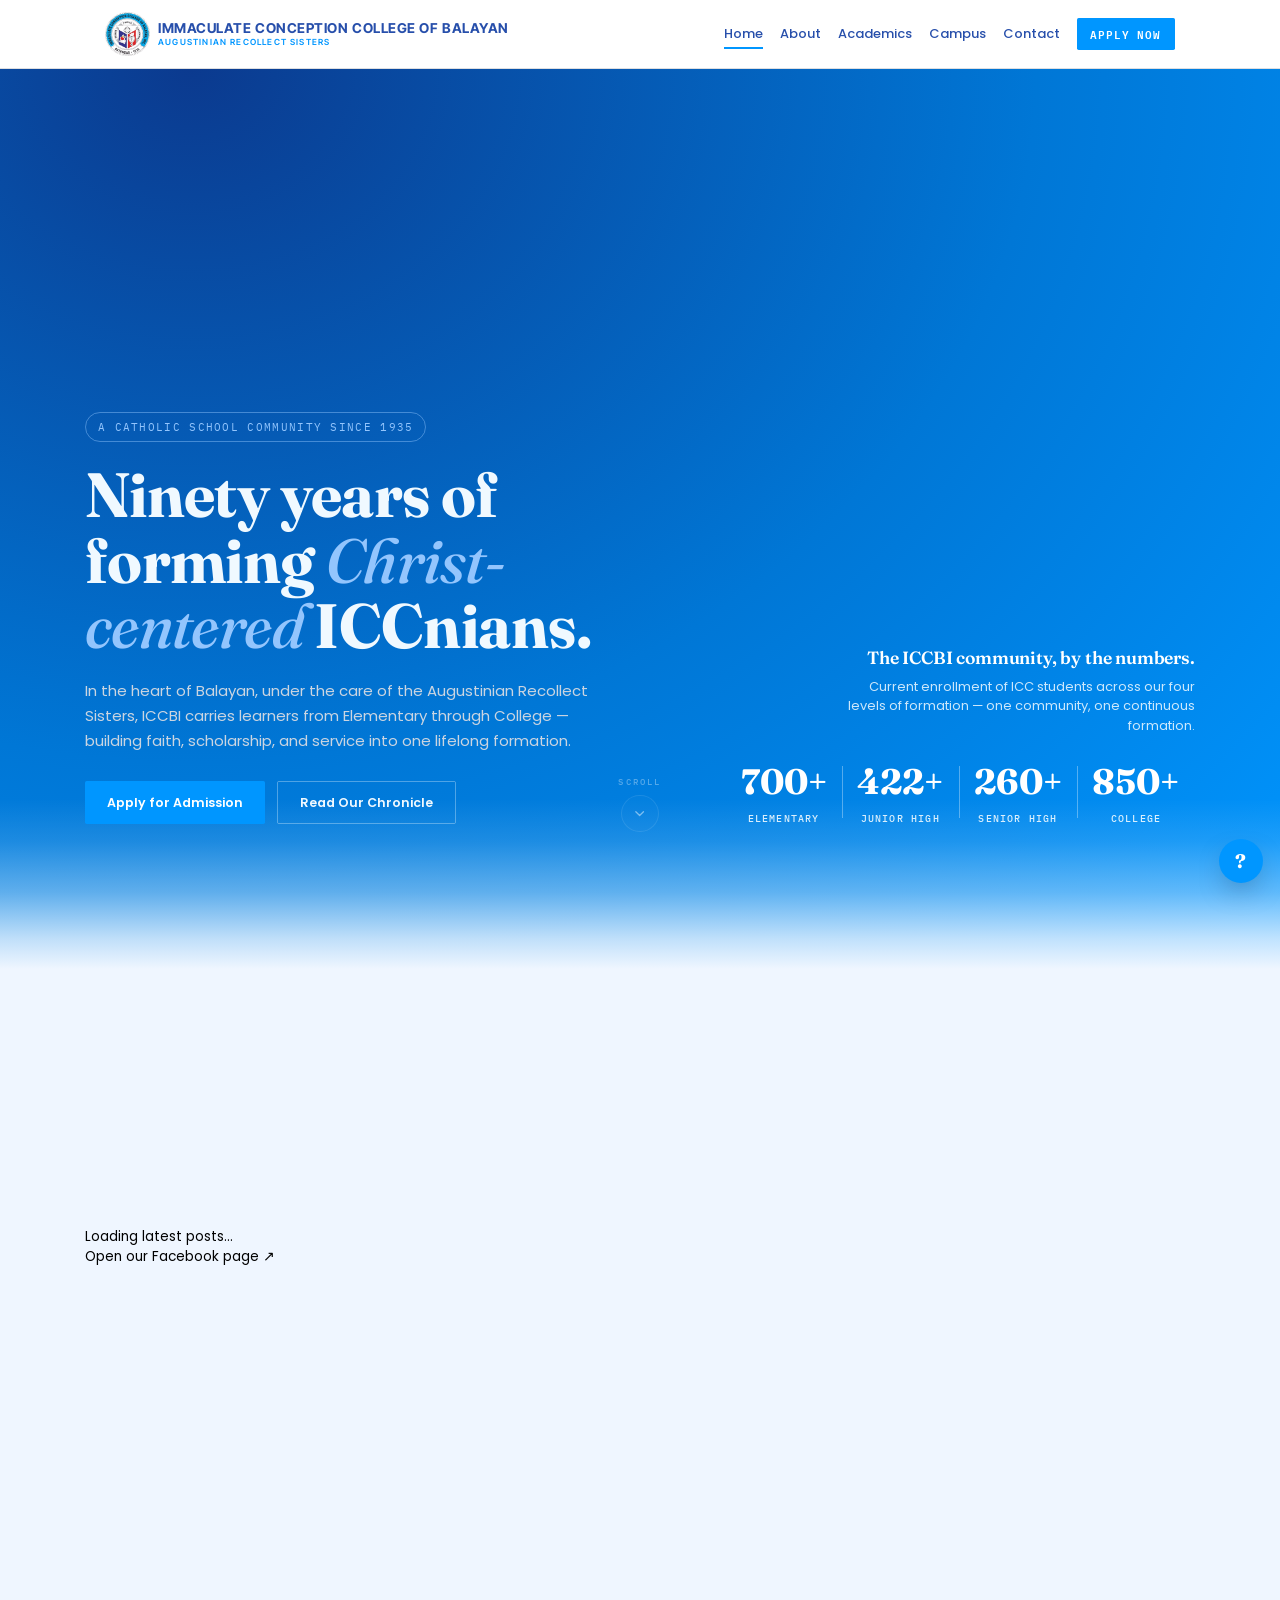
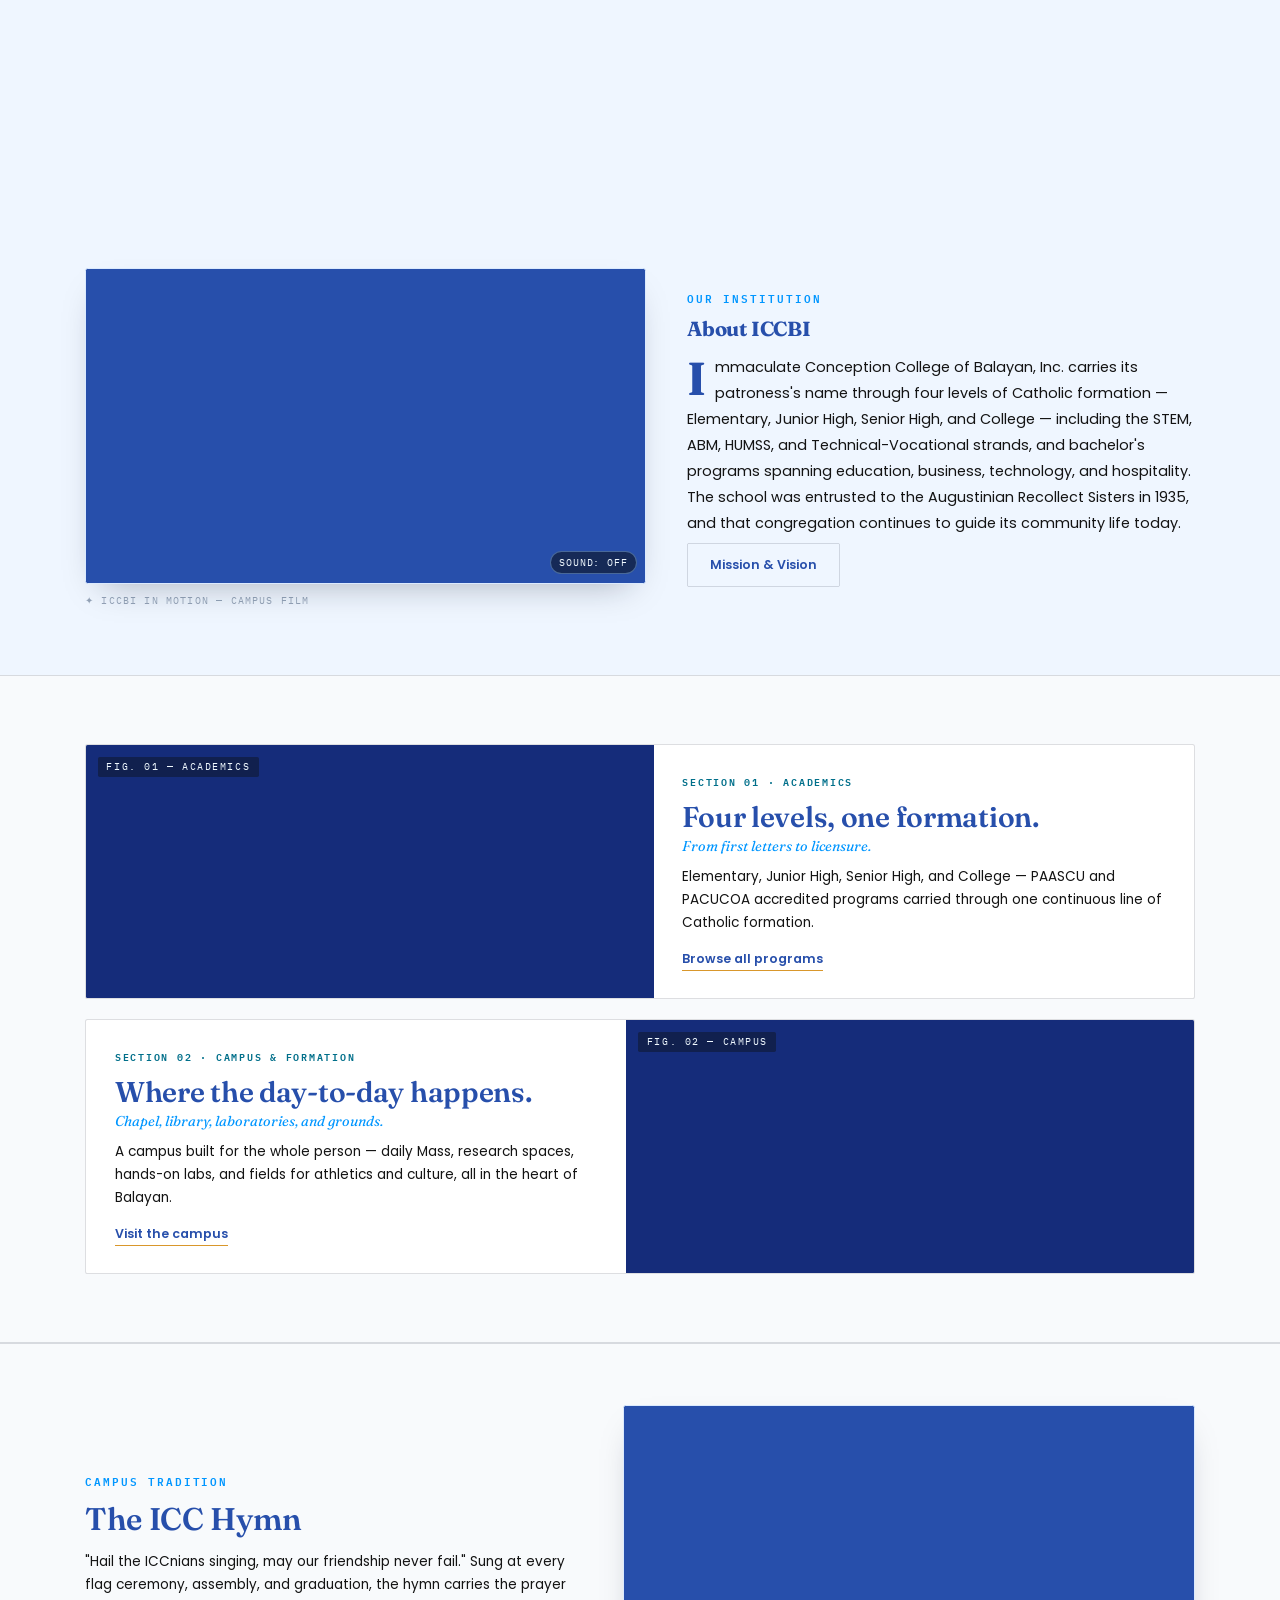
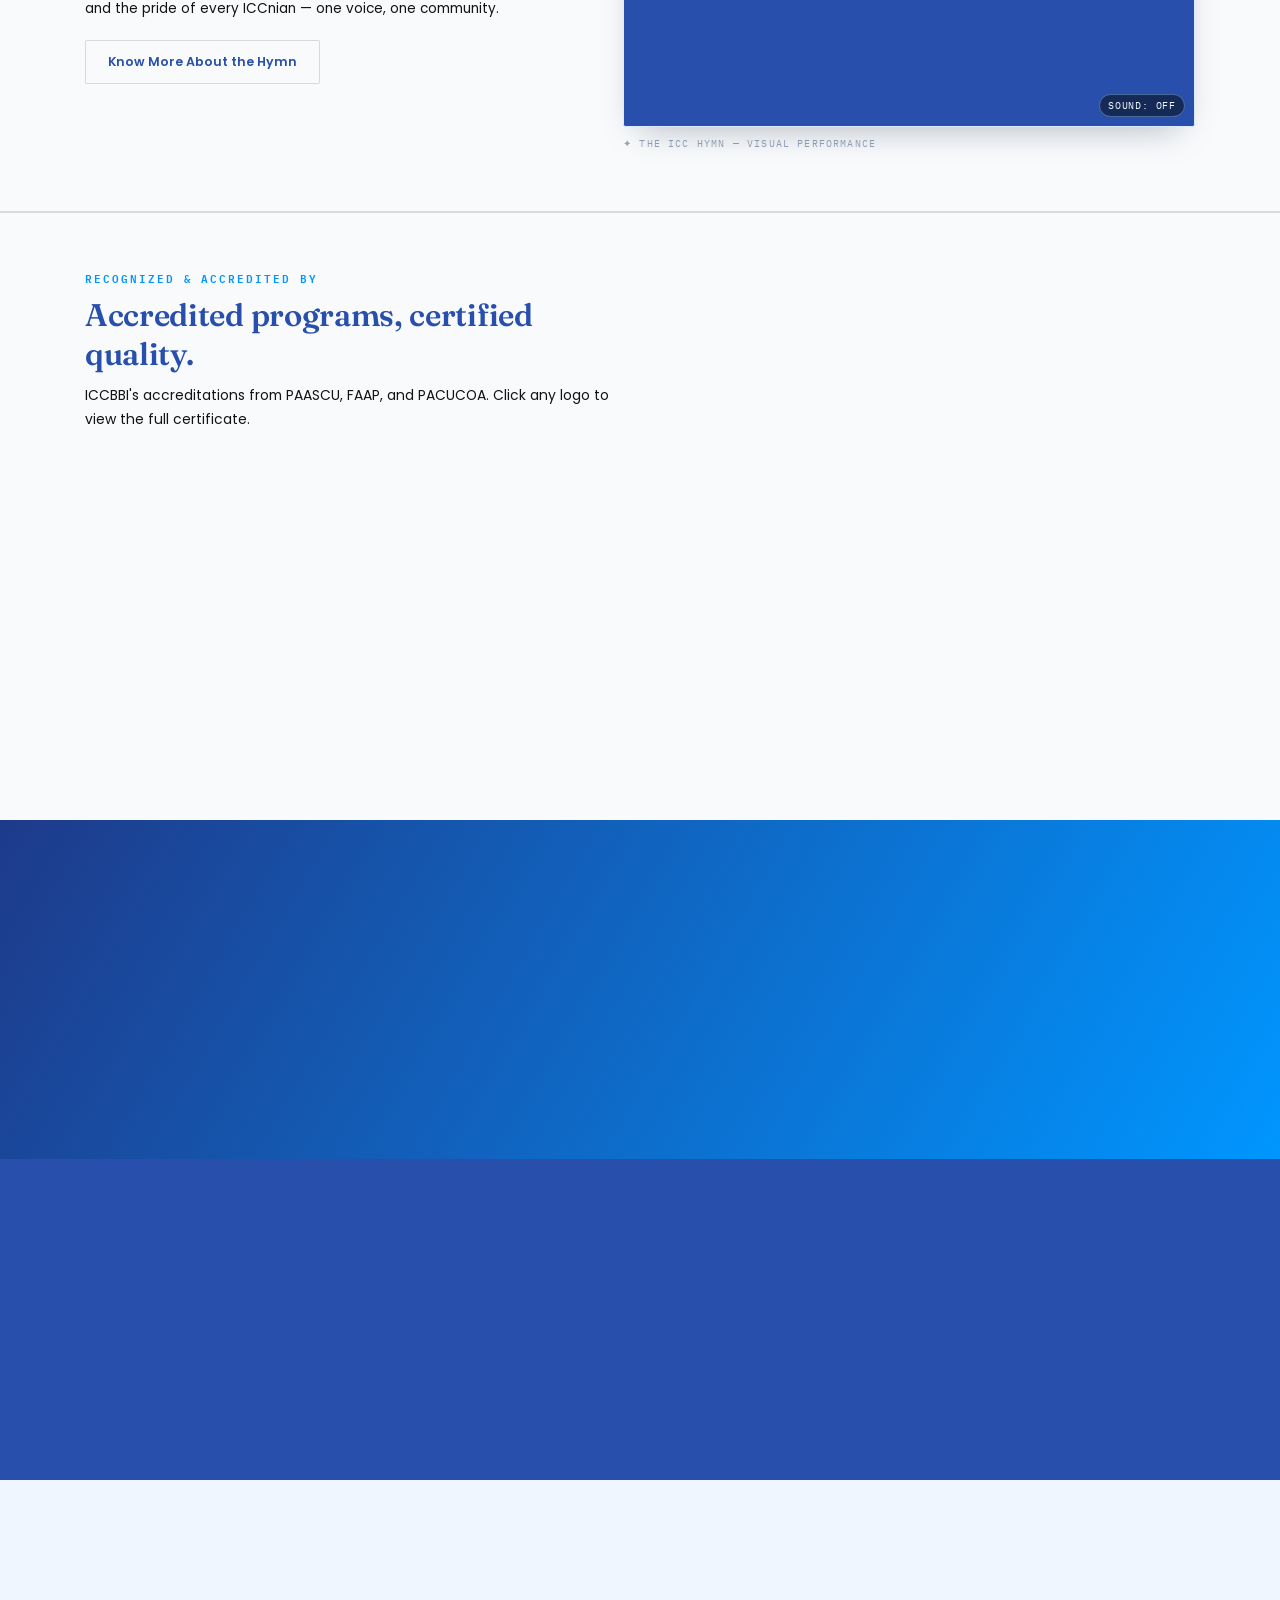
==== commit 89b16dc9: "Update home.html" ====
--- a/home.html
+++ b/home.html
@@ -117,76 +117,30 @@
         </a>
     </section>
 
-    <!-- ===== NEWS ===== -->
-    <section class="news" id="latest">
-        <div class="wrap">
-            <div class="news-layout">
-
-                <div class="news-grid" id="newsGrid" data-reveal-stagger>
-
-                    <a class="news-card" href="https://www.facebook.com/ICCBalayanIncOfficial" data-reveal="fade-up">
-                        <div class="news-photo">
-                            <span class="np-fallback" aria-hidden="true">Enrollment</span>
-                            <img src="assets/images/news/enrollment.jpg" alt="Enrollment at ICCBI" loading="lazy" onerror="this.style.display='none'">
-                        </div>
-                        <div class="nc-body">
-                            <div class="nc-meta">
-                                <span class="nc-cat">Admissions</span>
-                                <span class="dot">·</span>
-                                <span class="nc-date">Aug 20, 2026</span>
-                            </div>
-                            <h4>Enrollment now open for School Year 2026–2027.</h4>
-                            <p>Early-bird enrollment for Elementary, Junior High, Senior High, and College is now underway. Walk in or start your application online through the registrar.</p>
-                            <span class="read">Read full announcement</span>
-                        </div>
-                    </a>
-
-                    <a class="news-card" href="https://www.facebook.com/ICCBalayanIncOfficial" data-reveal="fade-up">
-                        <div class="news-photo">
-                            <span class="np-fallback" aria-hidden="true">Licensure</span>
-                            <img src="assets/images/news/licensure.jpg" alt="Licensure passers" loading="lazy" onerror="this.style.display='none'">
-                        </div>
-                        <div class="nc-body">
-                            <div class="nc-meta">
-                                <span class="nc-cat">Licensure</span>
-                                <span class="dot">·</span>
-                                <span class="nc-date">Jul 28, 2026</span>
-                            </div>
-                            <h4>College of Education posts 100% passing rate in licensure exams.</h4>
-                            <p>The latest batch of Elementary and Secondary Education graduates achieved a full passing rate on the PRC board examination.</p>
-                            <span class="read">Read the story</span>
-                        </div>
-                    </a>
-
-                    <a class="news-card" href="https://www.facebook.com/ICCBalayanIncOfficial" data-reveal="fade-up">
-                        <div class="news-photo">
-                            <span class="np-fallback" aria-hidden="true">Foundation Week</span>
-                            <img src="assets/images/news/foundation-week.jpg" alt="Foundation Week celebration" loading="lazy" onerror="this.style.display='none'">
-                        </div>
-                        <div class="nc-body">
-                            <div class="nc-meta">
-                                <span class="nc-cat">Campus Life</span>
-                                <span class="dot">·</span>
-                                <span class="nc-date">Jul 15, 2026</span>
-                            </div>
-                            <h4>Foundation Week celebrates 90 years of Catholic formation.</h4>
-                            <p>From the alumni homecoming to the cultural showcase, this year's Foundation Week honored nine decades of ICCBI under the Augustinian Recollect Sisters.</p>
-                            <span class="read">View highlights</span>
-                        </div>
-                    </a>
-
-                </div>
-
-                <aside class="news-side" data-reveal="fade-up">
-                    <span class="eyebrow c-blue">Our Campus News &amp; Updates</span>
-                    <h2 class="c-ink">Latest from ICCBI.</h2>
-                    <p class="c-ink-soft">Announcements, milestones and campus life from Immaculate Conception College of Balayan, straight from our official Facebook page.</p>
-                    <a class="btn btn-ghost c-ink" href="https://www.facebook.com/ICCBalayanIncOfficial">View all news</a>
-                </aside>
-
-            </div>
-        </div>
-    </section>
+<!-- ===== NEWS ===== -->
+<section class="news" id="latest">
+    <div class="wrap">
+        <div class="news-layout news-layout--fb">
+
+            <div class="fb-feed" data-reveal="fade-up">
+                <div class="fb-frame" id="fbFrame">
+                    <span class="fb-loading">Loading latest posts…</span>
+                </div>
+                <a class="fb-open" href="https://www.facebook.com/ICCBalayanIncOfficial" target="_blank" rel="noopener">
+                    Open our Facebook page ↗
+                </a>
+            </div>
+
+            <aside class="news-side" data-reveal="fade-up">
+                <span class="eyebrow c-blue">Our Campus News &amp; Updates</span>
+                <h2 class="c-ink">Latest from ICCBI.</h2>
+                <p class="c-ink-soft">Announcements, milestones and campus life from Immaculate Conception College of Balayan, straight from our official Facebook page. New posts appear here automatically.</p>
+                <a class="btn btn-ghost c-ink" href="https://www.facebook.com/ICCBalayanIncOfficial" target="_blank" rel="noopener">View all news</a>
+            </aside>
+
+        </div>
+    </div>
+</section>
 
     <!-- ===== ABOUT ===== -->
     <section class="about" id="about">
--- a/assets/css/style.css
+++ b/assets/css/style.css
@@ -0,0 +1,2045 @@
+/* =====================================================
+   ICCBI Redesign Concept — style.css
+   Path: assets/css/style.css
+   ===================================================== */
+
+/* ===== RESET & VARIABLES ===== */
+:root {
+    --ink: #274fab;
+    --ink-2: #1E293B;
+    --ink-soft: #131313;
+    --parchment: #EFF6FF;
+    --parchment-deep: #DBEAFE;
+    --paper: #F8FAFC;
+    --blue: #0096FF;
+    --blue-deep: #1E3A8A;
+    --sky: #0096FF;
+    --sky-light: #93C5FD;
+    --teal: #006f8a;
+    --gold: #D9972B;
+    --rule: rgba(15, 23, 42, 0.14);
+    --shadow: 0 18px 40px -20px rgba(15, 23, 42, 0.35);
+    --white: #FFFFFF;
+    --frost: #F0F9FF;
+    --light-slate: #E2E8F0;
+    --slate: #CBD5E1;
+    --muted: #94A3B8;
+    --dark-muted: #64748B;
+    --soft-slate: #BFDBFE;
+    --header-h: 64px;
+}
+
+* {
+    box-sizing: border-box;
+    margin: 0;
+    padding: 0;
+}
+
+html {
+    scroll-behavior: smooth;
+    -webkit-text-size-adjust: 100%;
+    -webkit-tap-highlight-color: transparent;
+    touch-action: manipulation;
+}
+
+body {
+    margin: 0;
+    padding: 0;
+    background: var(--parchment);
+    font-family: 'Poppins', sans-serif;
+    -webkit-font-smoothing: antialiased;
+    -moz-osx-font-smoothing: grayscale;
+    overflow-x: hidden;
+    width: 100%;
+    min-height: 100vh;
+    min-height: 100dvh;
+    touch-action: pan-y pinch-zoom;
+}
+
+body.menu-open {
+    overflow: hidden !important;
+    height: 100% !important;
+    position: fixed !important;
+    width: 100% !important;
+    top: 0;
+    left: 0;
+    touch-action: none !important;
+}
+
+img {
+    max-width: 100%;
+    display: block;
+}
+a {
+    color: inherit;
+    text-decoration: none;
+}
+h1, h2, h3, h4 {
+    font-family: 'Fraunces', serif;
+    margin: 0;
+    letter-spacing: -0.01em;
+}
+
+.eyebrow {
+    font-family: 'IBM Plex Mono', monospace;
+    font-size: 0.72rem;
+    letter-spacing: 0.18em;
+    text-transform: uppercase;
+    font-weight: 600;
+}
+
+.wrap {
+    max-width: calc(100% - 200px);
+    margin: 0 100px;
+}
+
+:focus-visible {
+    outline: 2px solid var(--sky);
+    outline-offset: 3px;
+}
+
+/* ===== SCROLL REVEAL ===== */
+[data-reveal] {
+    opacity: 0;
+    transition: opacity .8s cubic-bezier(.22, 1, .36, 1), transform .8s cubic-bezier(.22, 1, .36, 1);
+    will-change: opacity, transform;
+}
+[data-reveal="fade-up"] { transform: translateY(40px); }
+[data-reveal="fade-up"].revealed { opacity: 1; transform: translateY(0); }
+[data-reveal="slide-left"] { transform: translateX(-60px); }
+[data-reveal="slide-left"].revealed { opacity: 1; transform: translateX(0); }
+[data-reveal="slide-right"] { transform: translateX(60px); }
+[data-reveal="slide-right"].revealed { opacity: 1; transform: translateX(0); }
+[data-reveal-stagger]>[data-reveal]:nth-child(1) { transition-delay: 0s; }
+[data-reveal-stagger]>[data-reveal]:nth-child(2) { transition-delay: 0.1s; }
+[data-reveal-stagger]>[data-reveal]:nth-child(3) { transition-delay: 0.2s; }
+[data-reveal-stagger]>[data-reveal]:nth-child(4) { transition-delay: 0.3s; }
+[data-reveal-stagger]>[data-reveal]:nth-child(5) { transition-delay: 0.4s; }
+[data-reveal-stagger]>[data-reveal]:nth-child(6) { transition-delay: 0.5s; }
+
+.hero-enter {
+    opacity: 0;
+    transform: translateY(30px);
+    animation: heroEnter 1s cubic-bezier(.22, 1, .36, 1) forwards;
+}
+.hero-enter-delay-1 { animation-delay: .2s; }
+.hero-enter-delay-2 { animation-delay: .4s; }
+.hero-enter-delay-3 { animation-delay: .6s; }
+.hero-enter-delay-4 { animation-delay: .8s; }
+@keyframes heroEnter {
+    to { opacity: 1; transform: translateY(0); }
+}
+
+.od-char {
+    display: inline-block;
+    overflow: hidden;
+    height: 1.35em;
+}
+.od-char>span {
+    display: inline-block;
+    transform: translateY(120%);
+    transition: transform .7s cubic-bezier(.22, 1, .36, 1);
+    will-change: transform;
+}
+
+/* ===== UTILITY BAR (unused, kept for reference) ===== */
+.utility-bar {
+    background: var(--ink);
+    font-family: 'IBM Plex Mono', monospace;
+    font-size: .7rem;
+    width: 100%;
+    position: relative;
+    z-index: 55;
+}
+.utility-bar .wrap {
+    display: flex;
+    justify-content: space-between;
+    align-items: center;
+    padding: 6px 24px;
+    flex-wrap: wrap;
+    gap: 4px 16px;
+}
+.utility-bar a {
+    text-decoration: none;
+    opacity: .85;
+    transition: opacity .2s ease;
+}
+.utility-bar a:hover { opacity: 1; }
+.utility-left, .utility-right {
+    display: flex;
+    gap: 14px;
+    flex-wrap: wrap;
+    font-size: .68rem;
+}
+
+/* ===== COLOR HELPERS ===== */
+.c-ink { color: var(--ink); }
+.c-ink-2 { color: var(--ink-2); }
+.c-ink-soft { color: var(--ink-soft); }
+.c-blue { color: var(--blue); }
+.c-blue-deep { color: var(--blue-deep); }
+.c-sky { color: var(--sky); }
+.c-sky-light { color: var(--sky-light); }
+.c-teal { color: var(--teal); }
+.c-white { color: var(--white); }
+.c-frost { color: var(--frost); }
+.c-slate { color: var(--slate); }
+.c-muted { color: var(--muted); }
+.c-dark-muted { color: var(--dark-muted); }
+.c-soft-slate { color: var(--soft-slate); }
+
+/* ===== HEADER ===== */
+header.site {
+    position: sticky;
+    top: 0;
+    z-index: 50;
+    background: rgba(255, 255, 255, .98);
+    border-bottom: 1px solid var(--rule);
+    backdrop-filter: blur(8px);
+    -webkit-backdrop-filter: blur(8px);
+    width: 100%;
+}
+nav.main {
+    display: flex;
+    align-items: center;
+    justify-content: space-between;
+    gap: 16px;
+    padding: 14px 24px;
+    min-height: 74px;
+    width: 100%;
+}
+
+.brand {
+    display: flex;
+    align-items: center;
+    gap: 10px;
+    text-decoration: none;
+    flex-shrink: 0;
+}
+.brand img {
+    width: 52px;
+    height: 52px;
+    object-fit: contain;
+    flex-shrink: 0;
+}
+.brand-text {
+    line-height: 1.1;
+    display: flex;
+    flex-direction: column;
+    justify-content: center;
+}
+.brand-text .name {
+    font-family: 'Inter Tight', 'Poppins', sans-serif;
+    font-size: clamp(.65rem, 1.4vw, .92rem);
+    font-weight: 700;
+    text-transform: uppercase;
+    letter-spacing: .04em;
+    display: block;
+    white-space: nowrap;
+}
+.brand-text .sub {
+    font-family: 'Inter Tight', 'Poppins', sans-serif;
+    font-size: .5rem;
+    font-weight: 600;
+    letter-spacing: .14em;
+    text-transform: uppercase;
+    display: block;
+    margin-top: 2px;
+}
+
+.nav-links {
+    display: flex;
+    align-items: center;
+    gap: 20px;
+    list-style: none;
+    margin: 0;
+    padding: 0;
+}
+.nav-links>li { position: relative; }
+.nav-links>li>a {
+    text-decoration: none;
+    font-size: .85rem;
+    font-weight: 500;
+    padding: 6px 0;
+    position: relative;
+    white-space: nowrap;
+    display: flex;
+    align-items: center;
+    gap: 4px;
+}
+.nav-links>li>a::after {
+    content: "";
+    position: absolute;
+    left: 0;
+    right: 100%;
+    bottom: 0;
+    height: 2px;
+    background: var(--sky);
+    transition: right .25s ease;
+}
+.nav-links>li:hover>a::after { right: 0; }
+.nav-links>li>a.active-page::after { right: 0; background: var(--blue); }
+.nav-links .apply {
+    background: var(--blue);
+    padding: 8px 16px;
+    border-radius: 2px;
+    font-family: 'IBM Plex Mono', monospace;
+    font-size: .68rem;
+    letter-spacing: .08em;
+    text-transform: uppercase;
+    font-weight: 600;
+    white-space: nowrap;
+    transition: background .2s ease, transform .2s ease;
+}
+.nav-links .apply::after { display: none; }
+.nav-links .apply:hover {
+    background: var(--blue-deep);
+    transform: translateY(-1px);
+}
+
+/* ===== ABOUT DROPDOWN ===== */
+.nav-links>li.has-sub::after {
+    content: "";
+    position: absolute;
+    top: 100%;
+    left: -14px;
+    right: -14px;
+    height: 18px;
+}
+.sub-menu {
+    position: fixed;
+    left: 0;
+    right: 0;
+    top: var(--header-h, 64px);
+    background: var(--paper);
+    border-bottom: 1px solid var(--rule);
+    box-shadow: 0 30px 50px -30px rgba(15, 23, 42, .35);
+    padding: 30px 0 36px;
+    opacity: 0;
+    pointer-events: none;
+    transform: translateY(-10px);
+    transition: opacity .28s ease, transform .28s ease;
+    z-index: 49;
+}
+.has-sub:hover .sub-menu,
+.has-sub:focus-within .sub-menu {
+    opacity: 1;
+    pointer-events: auto;
+    transform: translateY(0);
+}
+.sub-menu .menu-head {
+    display: flex;
+    align-items: baseline;
+    justify-content: space-between;
+    gap: 16px;
+    margin-bottom: 20px;
+}
+.sub-menu .menu-head .note {
+    font-size: .78rem;
+    color: var(--muted);
+}
+.sub-menu .grid {
+    display: grid;
+    grid-template-columns: repeat(5, 1fr);
+    gap: 14px;
+}
+.sub-menu .grid a {
+    display: block;
+    padding: 16px 16px;
+    border-radius: 3px;
+    border: 1px solid var(--rule);
+    background: var(--white);
+    text-decoration: none;
+    opacity: 0;
+    transform: translateY(-8px);
+    transition: opacity .3s ease, transform .3s ease, border-color .2s ease, box-shadow .2s ease;
+}
+.sub-menu .grid a .t {
+    display: block;
+    font-family: 'Poppins', sans-serif;
+    font-weight: 600;
+    font-size: .9rem;
+    color: var(--ink);
+    margin-bottom: 4px;
+    position: relative;
+    padding-left: 0;
+    transition: padding-left .25s ease;
+}
+.sub-menu .grid a .t::before {
+    content: "";
+    position: absolute;
+    left: 0;
+    top: 50%;
+    width: 0;
+    height: 2px;
+    background: var(--sky);
+    transition: width .25s ease;
+    transform: translateY(-50%);
+}
+.sub-menu .grid a .d {
+    display: block;
+    font-family: 'Poppins', sans-serif;
+    font-size: .76rem;
+    line-height: 1.5;
+    color: var(--ink-soft);
+}
+.sub-menu .grid a:hover {
+    border-color: var(--sky);
+    box-shadow: var(--shadow);
+}
+.sub-menu .grid a:hover .t { padding-left: 24px; }
+.sub-menu .grid a:hover .t::before { width: 14px; }
+.has-sub:hover .sub-menu .grid a,
+.has-sub:focus-within .sub-menu .grid a {
+    opacity: 1;
+    transform: translateY(0);
+}
+.has-sub:hover .sub-menu .grid a:nth-child(1),
+.has-sub:focus-within .sub-menu .grid a:nth-child(1) { transition-delay: .06s, .06s, 0s, 0s; }
+.has-sub:hover .sub-menu .grid a:nth-child(2),
+.has-sub:focus-within .sub-menu .grid a:nth-child(2) { transition-delay: .12s, .12s, 0s, 0s; }
+.has-sub:hover .sub-menu .grid a:nth-child(3),
+.has-sub:focus-within .sub-menu .grid a:nth-child(3) { transition-delay: .18s, .18s, 0s, 0s; }
+.has-sub:hover .sub-menu .grid a:nth-child(4),
+.has-sub:focus-within .sub-menu .grid a:nth-child(4) { transition-delay: .24s, .24s, 0s, 0s; }
+.has-sub:hover .sub-menu .grid a:nth-child(5),
+.has-sub:focus-within .sub-menu .grid a:nth-child(5) { transition-delay: .3s, .3s, 0s, 0s; }
+
+/* ===== MOBILE MENU CONTROLS ===== */
+.mobile-submenu-toggle {
+    display: none;
+    background: none;
+    border: none;
+    cursor: pointer;
+    padding: 0 0 0 6px;
+    font-size: .65rem;
+    color: var(--muted);
+    transition: transform .3s ease;
+    line-height: 1.2;
+    flex-shrink: 0;
+    margin-top: 2px;
+}
+.mobile-submenu-toggle.open {
+    transform: rotate(180deg);
+    color: var(--blue);
+}
+
+.hamburger {
+    display: none;
+    background: none;
+    border: none;
+    cursor: pointer;
+    padding: 4px;
+    flex-shrink: 0;
+    z-index: 100;
+    border-radius: 4px;
+}
+.hamburger span {
+    display: block;
+    width: 24px;
+    height: 2.5px;
+    background: var(--ink);
+    margin: 4.5px 0;
+    transition: transform .3s ease, opacity .3s ease;
+    border-radius: 2px;
+}
+.hamburger.open span:nth-child(1) { transform: translateY(7px) rotate(45deg); }
+.hamburger.open span:nth-child(2) { opacity: 0; transform: scaleX(0); }
+.hamburger.open span:nth-child(3) { transform: translateY(-7px) rotate(-45deg); }
+
+.nav-overlay {
+    display: none;
+    position: fixed;
+    inset: 0;
+    background: rgba(15, 23, 42, .5);
+    z-index: 45;
+    opacity: 0;
+    transition: opacity .3s ease;
+}
+.nav-overlay.open {
+    display: block;
+    opacity: 1;
+}
+
+/* ===== HERO ===== */
+.hero {
+    position: relative;
+    background: radial-gradient(120% 140% at 15% 0%, #0B3A8F 0%, #0077D6 55%, #0096FF 100%);
+    overflow: hidden;
+    padding: 0;
+    width: 100%;
+    min-height: 100vh;
+    min-height: 100dvh;
+    display: flex;
+    align-items: center;
+}
+.hero::before {
+    content: "";
+    position: absolute;
+    inset: 0;
+    /* path is relative to this CSS file: assets/css -> assets/images */
+    background-image: url('../images/Imaculate.png');
+    background-size: cover;
+    background-position: center;
+    background-repeat: no-repeat;
+    filter: brightness(.15) saturate(.2);
+    opacity: .4;
+    z-index: 0;
+    pointer-events: none;
+}
+
+/* hero -> news gradient blend */
+.hero::after {
+    content: "";
+    position: absolute;
+    left: 0;
+    right: 0;
+    bottom: 0;
+    height: 200px;
+    z-index: 0;
+    pointer-events: none;
+    background: linear-gradient(to bottom,
+        rgba(239, 246, 255, 0) 0%,
+        rgba(239, 246, 255, .12) 25%,
+        rgba(239, 246, 255, .4) 55%,
+        rgba(239, 246, 255, .8) 82%,
+        #EFF6FF 100%);
+}
+
+.hero>.wrap {
+    position: relative;
+    z-index: 1;
+    width: 100%;
+}
+
+/* Hero two-column layout */
+.hero-inner {
+    display: grid;
+    grid-template-columns: 1fr 1fr;
+    gap: 10px;
+    align-items: end;
+    min-height: 100vh;
+    min-height: 100dvh;
+    padding: 90px 0 170px;
+}
+.hero-text {
+    max-width: 620px;
+}
+.hero-plaque {
+    display: inline-flex;
+    align-items: center;
+    gap: 10px;
+    border: 1px solid rgba(147, 197, 253, .45);
+    border-radius: 999px;
+    font-family: 'IBM Plex Mono', monospace;
+    letter-spacing: .12em;
+    text-transform: uppercase;
+    font-size: .72rem;
+    padding: 8px 14px;
+    margin-bottom: 24px;
+    width: fit-content;
+}
+.hero h1 {
+    font-size: clamp(2.4rem, 5.2vw, 5.8rem);
+    line-height: 1.05;
+    margin-bottom: 24px;
+}
+.hero h1 em {
+    font-style: italic;
+    font-weight: 500;
+}
+.hero p.lede {
+    font-size: clamp(1.05rem, 1.35vw, 1.2rem);
+    line-height: 1.65;
+    max-width: 60ch;
+    margin: 20px 0 32px;
+}
+.hero-ctas {
+    display: flex;
+    gap: 14px;
+    flex-wrap: wrap;
+}
+
+/* Numbers section */
+.hero-numbers {
+    text-align: right;
+}
+.hero-numbers h2 {
+    font-family: 'Fraunces', serif;
+    font-size: clamp(1rem, 1.6vw, 1.3rem);
+    font-weight: 600;
+    color: var(--white);
+    margin-bottom: 8px;
+    line-height: 1.3;
+}
+.hero-numbers .numbers-sub {
+    font-family: 'Poppins', sans-serif;
+    font-size: clamp(.75rem, .9vw, .9rem);
+    color: rgba(240, 249, 255, .85);
+    line-height: 1.5;
+    margin-bottom: 28px;
+    max-width: 420px;
+    margin-left: auto;
+}
+.num-grid-hero {
+    display: flex;
+    justify-content: flex-end;
+    gap: 0;
+    align-items: center;
+}
+.num-cell-hero {
+    text-align: center;
+    padding: 0 18px;
+    position: relative;
+}
+.num-cell-hero + .num-cell-hero::before {
+    content: "";
+    position: absolute;
+    left: 0;
+    top: 10%;
+    bottom: 10%;
+    width: 1px;
+    background: rgba(240, 249, 255, .35);
+}
+.num-cell-hero .num {
+    display: flex;
+    justify-content: center;
+    align-items: flex-end;
+    height: 1.35em;
+    overflow: hidden;
+    font-family: 'Fraunces', serif;
+    font-weight: 700;
+    font-size: clamp(1.8rem, 3.5vw, 2.8rem);
+    font-variant-numeric: lining-nums;
+    color: var(--white);
+}
+.num-grid-hero.roll .od-char>span {
+    transform: translateY(0);
+}
+.num-cell-hero .lbl {
+    font-family: 'IBM Plex Mono', monospace;
+    font-size: .55rem;
+    letter-spacing: .12em;
+    text-transform: uppercase;
+    display: block;
+    margin-top: 6px;
+    opacity: 0;
+    transform: translateY(8px);
+    transition: opacity .5s ease, transform .5s ease;
+    color: rgba(240, 249, 255, .9);
+    font-weight: 500;
+}
+.num-grid-hero.roll .lbl {
+    opacity: 1;
+    transform: translateY(0);
+}
+.num-cell-hero:nth-child(1) .lbl { transition-delay: .75s; }
+.num-cell-hero:nth-child(2) .lbl { transition-delay: .9s; }
+.num-cell-hero:nth-child(3) .lbl { transition-delay: 1.05s; }
+.num-cell-hero:nth-child(4) .lbl { transition-delay: 1.2s; }
+
+/* ===== BUTTONS ===== */
+.btn {
+    display: inline-flex;
+    align-items: center;
+    gap: 8px;
+    text-decoration: none;
+    font-weight: 600;
+    border-radius: 2px;
+    font-family: 'Poppins', sans-serif;
+    transition: transform .2s ease, background .2s ease, box-shadow .2s ease, border-color .2s ease;
+    border: none;
+    cursor: pointer;
+    touch-action: manipulation;
+    padding: 14px 26px;
+    font-size: .92rem;
+}
+.btn-primary {
+    background: var(--sky);
+    color: var(--white);
+}
+.btn-primary:hover {
+    background: var(--sky-light);
+    transform: translateY(-1px);
+}
+.btn-ghost {
+    border: 1px solid rgba(224, 242, 254, .35);
+    background: transparent;
+    color: var(--frost);
+}
+.btn-ghost:hover {
+    border-color: var(--sky-light);
+    background: rgba(255, 255, 255, .05);
+}
+.btn-ghost.c-ink {
+    border-color: var(--rule);
+    color: var(--ink);
+}
+.btn-ghost.c-ink:hover {
+    border-color: var(--sky);
+    background: var(--parchment-deep);
+}
+
+/* ===== SECTIONS ===== */
+section {
+    padding: 80px 0;
+    width: 100%;
+}
+.section-head {
+    max-width: 640px;
+    margin-bottom: 44px;
+}
+.section-head h2 {
+    font-size: clamp(1.6rem, 3vw, 2.4rem);
+    font-weight: 600;
+    margin-top: 8px;
+}
+.section-head p {
+    margin-top: 12px;
+    line-height: 1.7;
+    font-size: clamp(.95rem, 1.02vw, 1.02rem);
+}
+
+/* ===== NEWS ===== */
+.news { background: var(--parchment); }
+
+/* news = one full screen under the header */
+@media (min-width: 993px) {
+    .news {
+        min-height: calc(100vh / var(--z, 1) - var(--header-h, 80px));
+        min-height: calc(100dvh / var(--z, 1) - var(--header-h, 80px));
+        display: flex;
+        align-items: center;
+    }
+    .news > .wrap {
+        width: 100%;
+    }
+}
+
+.news .section-head {
+    display: flex;
+    align-items: flex-end;
+    justify-content: space-between;
+    gap: 20px;
+    flex-wrap: wrap;
+    max-width: none;
+    margin-bottom: 34px;
+}
+.news .section-head .sh-text { max-width: 500px; }
+.news .section-head p {
+    margin-top: 8px;
+    line-height: 1.7;
+    font-size: clamp(.95rem, 1.02vw, 1.02rem);
+}
+.news .section-head .view-all {
+    font-family: 'Poppins', sans-serif;
+    font-weight: 600;
+    font-size: .82rem;
+    color: var(--ink);
+    border-bottom: 2px solid var(--gold);
+    padding-bottom: 2px;
+    white-space: nowrap;
+    transition: border-color .2s ease;
+}
+.news .section-head .view-all:hover { border-color: var(--sky); }
+.news-grid {
+    display: grid;
+    grid-template-columns: repeat(3, 1fr);
+    gap: 20px;
+}
+.news-card {
+    background: var(--white);
+    border: 1px solid var(--rule);
+    border-radius: 3px;
+    padding: 12px 12px 20px;
+    display: flex;
+    flex-direction: column;
+    transition: transform .2s ease, box-shadow .2s ease, border-color .2s ease;
+    text-decoration: none;
+}
+
+/* ===== NEWS: cards + side text ===== */
+.news-layout {
+    display: grid;
+    grid-template-columns: minmax(0, 1fr) 320px;
+    gap: 48px;
+    align-items: start;
+}
+.news-layout .news-grid {
+    grid-template-columns: repeat(3, 1fr);
+    gap: 18px;
+}
+.news-side {
+    position: sticky;
+    top: calc(var(--header-h, 74px) + 24px);
+    padding-left: 32px;
+    border-left: 1px solid var(--rule);
+}
+.news-side h2 {
+    font-size: 2.3rem;
+    font-weight: 600;
+    line-height: 1.15;
+    margin: 8px 0 14px;
+}
+.news-side p {
+    font-size: 1rem;
+    line-height: 1.7;
+    margin: 0 0 24px;
+}
+
+@media (max-width: 1100px) {
+    .news-layout { grid-template-columns: 1fr; gap: 32px; }
+    .news-side {
+        order: -1;
+        position: static;
+        border-left: none;
+        padding-left: 0;
+    }
+    .news-side h2 { font-size: 1.8rem; }
+}
+@media (max-width: 992px) {
+    .news-layout .news-grid { grid-template-columns: 1fr 1fr; }
+}
+@media (max-width: 720px) {
+    .news-layout .news-grid { grid-template-columns: 1fr; }
+}
+
+.news-card:hover {
+    transform: translateY(-4px);
+    box-shadow: var(--shadow);
+    border-color: var(--sky);
+}
+.news-photo {
+    position: relative;
+    aspect-ratio: 16/9;
+    border-radius: 3px;
+    overflow: hidden;
+    margin-bottom: 14px;
+    background: linear-gradient(160deg, var(--parchment-deep), var(--soft-slate));
+}
+.news-photo img {
+    position: absolute;
+    inset: 0;
+    width: 100%;
+    height: 100%;
+    object-fit: cover;
+    transition: transform .4s ease;
+}
+.news-card:hover .news-photo img { transform: scale(1.04); }
+.news-photo .np-fallback {
+    position: absolute;
+    inset: 0;
+    display: flex;
+    align-items: center;
+    justify-content: center;
+    font-family: 'Fraunces', serif;
+    font-weight: 700;
+    font-size: 1rem;
+    color: var(--ink);
+}
+.news-card .nc-body {
+    padding: 0 8px;
+    display: flex;
+    flex-direction: column;
+    flex: 1;
+}
+.news-card .nc-meta {
+    display: flex;
+    align-items: center;
+    gap: 8px;
+    margin-bottom: 10px;
+    font-family: 'IBM Plex Mono', monospace;
+    font-size: .58rem;
+    letter-spacing: .12em;
+    text-transform: uppercase;
+    color: var(--muted);
+    flex-wrap: wrap;
+}
+.news-card .nc-meta .dot { color: var(--teal); }
+.news-card .nc-cat {
+    color: var(--teal);
+    font-weight: 600;
+}
+.news-card h4 {
+    font-family: 'Fraunces', serif;
+    font-size: clamp(1rem, 1.12vw, 1.1rem);
+    font-weight: 600;
+    color: var(--ink);
+    line-height: 1.3;
+    margin: 0 0 8px;
+    letter-spacing: -0.01em;
+}
+.news-card p {
+    font-size: .82rem;
+    line-height: 1.6;
+    color: var(--ink-soft);
+    margin: 0 0 14px;
+    flex: 1;
+}
+.news-card .read {
+    font-family: 'Poppins', sans-serif;
+    font-weight: 600;
+    font-size: .78rem;
+    color: var(--ink);
+    border-bottom: 2px solid var(--gold);
+    padding-bottom: 2px;
+    width: max-content;
+    transition: border-color .2s ease;
+}
+.news-card:hover .read { border-color: var(--sky); }
+
+/* ===== ABOUT ===== */
+.about { background: var(--parchment); }
+.about-top {
+    display: grid;
+    grid-template-columns: 1.05fr .95fr;
+    gap: 48px;
+    align-items: center;
+}
+.video-frame {
+    position: relative;
+    aspect-ratio: 16/9;
+    background: var(--ink);
+    border: 1px solid var(--parchment-deep);
+    border-radius: 3px;
+    overflow: hidden;
+    box-shadow: var(--shadow);
+}
+.video-frame video {
+    width: 100%;
+    height: 100%;
+    object-fit: cover;
+    display: block;
+}
+.video-sound {
+    position: absolute;
+    right: 10px;
+    bottom: 10px;
+    font-family: 'IBM Plex Mono', monospace;
+    font-size: .58rem;
+    letter-spacing: .08em;
+    border: 1px solid rgba(147, 197, 253, .4);
+    padding: 5px 10px;
+    border-radius: 999px;
+    cursor: pointer;
+    backdrop-filter: blur(4px);
+    -webkit-backdrop-filter: blur(4px);
+    background: rgba(15, 23, 42, .65);
+    transition: background .2s ease;
+    color: var(--frost);
+    touch-action: manipulation;
+}
+.video-sound:hover { background: var(--blue); }
+.video-caption {
+    font-family: 'IBM Plex Mono', monospace;
+    font-size: .64rem;
+    letter-spacing: .12em;
+    text-transform: uppercase;
+    margin: 12px 0 0;
+    color: var(--muted);
+}
+.about-copy p {
+    font-size: clamp(.95rem, 1.06vw, 1.06rem);
+    line-height: 1.8;
+}
+.about-copy p:first-of-type::first-letter {
+    font-family: 'Fraunces', serif;
+    font-size: 3.4rem;
+    font-weight: 700;
+    float: left;
+    line-height: .8;
+    padding-right: 10px;
+    padding-top: 6px;
+    color: var(--ink);
+}
+
+/* ===== PLATES (Academics / Campus) ===== */
+.plates {
+    background: var(--paper);
+    border-top: 1px solid var(--rule);
+    border-bottom: 1px solid var(--rule);
+}
+.plate-grid {
+    display: flex;
+    flex-direction: column;
+    gap: 24px;
+}
+.plate {
+    display: grid;
+    grid-template-columns: 1.05fr 1fr;
+    background: var(--white);
+    border: 1px solid var(--rule);
+    border-radius: 3px;
+    overflow: hidden;
+    text-decoration: none;
+    transition: transform .2s ease, box-shadow .2s ease, border-color .2s ease;
+}
+.plate:hover {
+    transform: translateY(-4px);
+    box-shadow: var(--shadow);
+    border-color: var(--sky);
+}
+.plate.flip { grid-template-columns: 1fr 1.05fr; }
+.plate.flip .plate-photo { order: 2; }
+.plate-photo {
+    position: relative;
+    min-height: 280px;
+    overflow: hidden;
+    background: var(--blue-deep);
+}
+.plate-photo img {
+    position: absolute;
+    inset: 0;
+    width: 100%;
+    height: 100%;
+    object-fit: cover;
+    filter: grayscale(1) brightness(.9);
+    transform: scale(1.01);
+    transition: filter .5s ease, transform .5s ease;
+}
+.plate-photo::after {
+    content: "";
+    position: absolute;
+    inset: 0;
+    background: rgba(39, 79, 171, .35);
+    mix-blend-mode: multiply;
+}
+.plate:hover .plate-photo img {
+    filter: grayscale(0) brightness(1);
+    transform: scale(1.05);
+}
+.plate-photo .fig {
+    position: absolute;
+    left: 14px;
+    top: 14px;
+    z-index: 1;
+    font-family: 'IBM Plex Mono', monospace;
+    font-size: .56rem;
+    letter-spacing: .16em;
+    text-transform: uppercase;
+    color: var(--frost);
+    background: rgba(15, 23, 42, .55);
+    padding: 4px 10px;
+    border-radius: 2px;
+}
+.plate-body {
+    padding: 32px 34px;
+    display: flex;
+    flex-direction: column;
+    justify-content: center;
+}
+.plate-body .kicker {
+    font-family: 'IBM Plex Mono', monospace;
+    font-size: .6rem;
+    letter-spacing: .18em;
+    text-transform: uppercase;
+    color: var(--teal);
+    font-weight: 600;
+    display: block;
+    margin-bottom: 10px;
+}
+.plate-body h2 {
+    font-size: clamp(1.5rem, 2.8vw, 2.2rem);
+    font-weight: 600;
+    color: var(--ink);
+}
+.plate-body .sub {
+    font-family: 'Fraunces', serif;
+    font-style: italic;
+    font-size: clamp(.95rem, 1.05vw, 1.05rem);
+    color: var(--blue);
+    margin: 4px 0 12px;
+}
+.plate-body p {
+    font-size: .9rem;
+    line-height: 1.7;
+    color: var(--ink-soft);
+    margin: 0 0 18px;
+}
+.plate-link {
+    font-family: 'Poppins', sans-serif;
+    font-weight: 600;
+    font-size: .82rem;
+    color: var(--ink);
+    border-bottom: 2px solid var(--gold);
+    padding-bottom: 2px;
+    width: max-content;
+    transition: border-color .2s ease;
+}
+.plate:hover .plate-link { border-color: var(--sky); }
+
+/* ===== HYMN ===== */
+.hymn-section {
+    background: var(--paper);
+    border-top: 1px solid var(--rule);
+    border-bottom: 1px solid var(--rule);
+    padding: 72px 0;
+}
+.hymn-grid {
+    display: grid;
+    grid-template-columns: 1fr 1.15fr;
+    gap: 48px;
+    align-items: center;
+}
+.hymn-copy h2 {
+    font-size: clamp(1.6rem, 3vw, 2.4rem);
+    font-weight: 600;
+    margin-top: 8px;
+}
+.hymn-copy p {
+    font-size: clamp(.95rem, 1rem, 1rem);
+    line-height: 1.75;
+    color: var(--ink-soft);
+    margin: 14px 0 22px;
+}
+
+/* ===== ACCREDITATIONS ===== */
+.partners {
+    background: var(--paper);
+    border-top: 1px solid var(--rule);
+    padding: 64px 0;
+}
+.partners .section-head { margin-bottom: 32px; }
+.accred-grid {
+    display: grid;
+    grid-template-columns: repeat(5, 1fr);
+    gap: 14px;
+}
+.accred-card {
+    background: var(--parchment);
+    border: 1px solid var(--rule);
+    border-radius: 3px;
+    padding: 12px;
+    transition: transform .2s ease, box-shadow .2s ease, border-color .2s ease;
+    cursor: pointer;
+    touch-action: manipulation;
+}
+.accred-card:hover {
+    transform: translateY(-4px);
+    box-shadow: var(--shadow);
+    border-color: var(--sky);
+}
+.accred-card[data-cert] { cursor: zoom-in; }
+.accred-logo {
+    position: relative;
+    aspect-ratio: 1/1;
+    border-radius: 3px;
+    overflow: hidden;
+    background: var(--white);
+    border: 1px solid var(--rule);
+    margin-bottom: 10px;
+}
+.accred-logo img {
+    position: absolute;
+    inset: 0;
+    width: 100%;
+    height: 100%;
+    object-fit: contain;
+    padding: 10px;
+}
+.logo-fallback {
+    position: absolute;
+    inset: 0;
+    display: flex;
+    flex-direction: column;
+    gap: 4px;
+    align-items: center;
+    justify-content: center;
+    font-family: 'Fraunces', serif;
+    font-weight: 700;
+    font-size: 1rem;
+    letter-spacing: .05em;
+    color: var(--sky);
+}
+.logo-fallback small {
+    font-family: 'IBM Plex Mono', monospace;
+    font-size: .45rem;
+    letter-spacing: .12em;
+    text-transform: uppercase;
+    color: var(--muted);
+}
+.accred-logo::after {
+    content: "View Certificate";
+    position: absolute;
+    inset: 0;
+    display: flex;
+    align-items: center;
+    justify-content: center;
+    background: rgba(30, 58, 138, .6);
+    color: var(--frost);
+    font-family: 'IBM Plex Mono', monospace;
+    font-size: .5rem;
+    letter-spacing: .14em;
+    text-transform: uppercase;
+    opacity: 0;
+    transition: opacity .25s ease;
+}
+.accred-card[data-cert]:hover .accred-logo::after,
+.accred-card[data-cert]:focus-visible .accred-logo::after { opacity: 1; }
+.accred-card .body-tag {
+    font-family: 'IBM Plex Mono', monospace;
+    font-size: .5rem;
+    letter-spacing: .14em;
+    text-transform: uppercase;
+    color: var(--teal);
+    display: block;
+    margin-bottom: 4px;
+}
+.accred-card h4 {
+    font-size: .85rem;
+    font-weight: 600;
+    margin-bottom: 4px;
+    color: var(--ink);
+}
+.accred-card p {
+    font-size: .7rem;
+    line-height: 1.5;
+    margin: 0;
+    color: var(--ink-soft);
+}
+
+/* ===== CERTIFICATE LIGHTBOX ===== */
+.cert-lightbox {
+    position: fixed;
+    inset: 0;
+    z-index: 120;
+    display: flex;
+    align-items: center;
+    justify-content: center;
+    padding: 16px;
+}
+.cert-lightbox[hidden] { display: none; }
+.cert-backdrop {
+    position: absolute;
+    inset: 0;
+    background: rgba(15, 23, 42, .86);
+    backdrop-filter: blur(4px);
+    -webkit-backdrop-filter: blur(4px);
+}
+.cert-frame {
+    position: relative;
+    background: var(--white);
+    border: 1px solid var(--rule);
+    border-radius: 4px;
+    box-shadow: 0 32px 64px -24px rgba(2, 6, 23, .6);
+    max-width: min(940px, 94vw);
+    width: 100%;
+    animation: certIn .3s cubic-bezier(.22, 1, .36, 1);
+    overflow: hidden;
+}
+@keyframes certIn {
+    from { opacity: 0; transform: translateY(12px) scale(.97); }
+    to { opacity: 1; transform: none; }
+}
+.cert-layout {
+    display: grid;
+    grid-template-columns: 1.05fr 1fr;
+}
+.cert-image {
+    background: var(--parchment);
+    display: flex;
+    align-items: center;
+    justify-content: center;
+    padding: 20px 18px;
+    border-right: 1px solid var(--rule);
+}
+.cert-image img {
+    max-width: 100%;
+    max-height: min(460px, 58vh);
+    object-fit: contain;
+    background: var(--white);
+    box-shadow: 0 10px 26px -10px rgba(2, 6, 23, .3);
+    border-radius: 2px;
+}
+.cert-empty {
+    display: none;
+    flex-direction: column;
+    align-items: center;
+    justify-content: center;
+    gap: 10px;
+    font-family: 'IBM Plex Mono', monospace;
+    font-size: .7rem;
+    color: var(--muted);
+    text-align: center;
+    padding: 16px;
+    line-height: 1.6;
+    letter-spacing: .05em;
+}
+.cert-empty svg {
+    width: 36px;
+    height: 36px;
+    opacity: .55;
+}
+.cert-info {
+    padding: 24px 24px 22px;
+    display: flex;
+    flex-direction: column;
+    gap: 12px;
+    max-height: min(520px, 80vh);
+    overflow-y: auto;
+    background: var(--white);
+}
+.cert-info>:first-child { margin-top: auto; }
+.cert-info>:last-child { margin-bottom: auto; }
+.cert-info::-webkit-scrollbar { width: 5px; }
+.cert-info::-webkit-scrollbar-track { background: transparent; }
+.cert-info::-webkit-scrollbar-thumb { background: var(--slate); border-radius: 3px; }
+.cert-info .cert-eyebrow {
+    color: var(--blue);
+    display: inline-flex;
+    align-items: center;
+    gap: 8px;
+}
+.cert-info .cert-eyebrow::before {
+    content: "";
+    display: inline-block;
+    width: 16px;
+    height: 1px;
+    background: var(--blue);
+}
+.cert-info h3 {
+    font-family: 'Fraunces', serif;
+    font-size: clamp(1.1rem, 1.8vw, 1.4rem);
+    font-weight: 600;
+    line-height: 1.3;
+    color: var(--ink);
+    margin: 0;
+}
+.cert-info .cert-desc {
+    font-family: 'Poppins', sans-serif;
+    font-size: .88rem;
+    line-height: 1.7;
+    color: var(--ink-soft);
+    margin: 0;
+    font-weight: 400;
+}
+.cert-info .cert-desc strong {
+    font-weight: 600;
+    color: var(--ink);
+}
+.cert-divider {
+    height: 1px;
+    background: var(--rule);
+}
+.cert-meta {
+    display: grid;
+    grid-template-columns: 1fr 1fr;
+    gap: 12px 16px;
+    padding: 14px 16px;
+    background: var(--parchment);
+    border-radius: 3px;
+    border: 1px solid var(--rule);
+    margin-top: 2px;
+}
+.cert-meta-item {
+    display: flex;
+    flex-direction: column;
+    gap: 4px;
+    min-width: 0;
+}
+.cert-meta-item span {
+    font-family: 'IBM Plex Mono', monospace;
+    font-size: .5rem;
+    letter-spacing: .14em;
+    text-transform: uppercase;
+    color: var(--muted);
+    font-weight: 500;
+}
+.cert-meta-item strong {
+    font-family: 'Poppins', sans-serif;
+    font-weight: 600;
+    font-size: .8rem;
+    color: var(--ink);
+    word-break: break-word;
+    line-height: 1.35;
+}
+.cert-close {
+    position: absolute;
+    top: 10px;
+    right: 10px;
+    width: 34px;
+    height: 34px;
+    border-radius: 50%;
+    background: var(--ink);
+    color: var(--white);
+    border: none;
+    cursor: pointer;
+    font-size: .9rem;
+    box-shadow: var(--shadow);
+    transition: background .2s ease, transform .2s ease;
+    z-index: 3;
+    display: flex;
+    align-items: center;
+    justify-content: center;
+    font-family: 'Poppins', sans-serif;
+    touch-action: manipulation;
+}
+.cert-close:hover {
+    background: var(--blue);
+    transform: scale(1.05);
+}
+
+/* ===== CTA BAND ===== */
+.cta-band {
+    background: linear-gradient(120deg, var(--blue-deep), var(--blue));
+    text-align: center;
+    padding: 72px 0;
+}
+.cta-band h2 {
+    font-size: clamp(1.6rem, 3.6vw, 2.8rem);
+    color: var(--frost);
+    margin-top: 8px;
+}
+.cta-band p {
+    max-width: 52ch;
+    margin: 14px auto 28px;
+    line-height: 1.6;
+    color: var(--soft-slate);
+}
+.cta-band .hero-ctas { justify-content: center; }
+.cta-band .btn-ghost {
+    border-color: rgba(240, 249, 255, .4);
+    color: var(--frost);
+}
+.cta-band .btn-ghost:hover {
+    border-color: var(--sky-light);
+    background: rgba(255, 255, 255, .08);
+}
+
+/* ===== FOOTER ===== */
+footer {
+    background: var(--ink);
+    padding: 60px 0 24px;
+    width: 100%;
+}
+.footer-grid {
+    display: grid;
+    grid-template-columns: 1.4fr 1fr 1fr 1.2fr;
+    gap: 32px;
+    margin-bottom: 44px;
+}
+.footer-brand {
+    display: flex;
+    gap: 12px;
+    align-items: flex-start;
+}
+.footer-brand img {
+    width: 50px;
+    height: 50px;
+    object-fit: contain;
+    flex-shrink: 0;
+    filter: brightness(0) invert(1);
+}
+.footer-brand .name {
+    font-family: 'Fraunces', serif;
+    font-weight: 600;
+    color: var(--frost);
+    font-size: 1rem;
+}
+.footer-brand p {
+    font-size: .82rem;
+    line-height: 1.6;
+    margin-top: 8px;
+    max-width: 30ch;
+    color: var(--muted);
+}
+footer h5 {
+    font-family: 'IBM Plex Mono', monospace;
+    font-size: .68rem;
+    text-transform: uppercase;
+    letter-spacing: .1em;
+    margin-bottom: 14px;
+    color: var(--sky-light);
+}
+footer ul {
+    list-style: none;
+    margin: 0;
+    padding: 0;
+    display: flex;
+    flex-direction: column;
+    gap: 8px;
+}
+footer a {
+    text-decoration: none;
+    font-size: .84rem;
+    color: var(--muted);
+    transition: color .2s ease;
+}
+footer a:hover { color: var(--sky-light); }
+footer ul li.c-muted {
+    color: var(--muted);
+    font-size: .84rem;
+}
+.footer-bottom {
+    border-top: 1px solid rgba(148, 163, 184, .18);
+    padding-top: 20px;
+    display: flex;
+    justify-content: space-between;
+    flex-wrap: wrap;
+    gap: 10px;
+    font-family: 'IBM Plex Mono', monospace;
+    font-size: .68rem;
+    color: var(--dark-muted);
+}
+
+/* ===== SITE GUIDE (? button + panel) ===== */
+.guide-fab {
+    position: fixed;
+    right: 20px;
+    bottom: 20px;
+    z-index: 90;
+    width: 52px;
+    height: 52px;
+    border-radius: 50%;
+    background: var(--blue);
+    border: none;
+    cursor: pointer;
+    font-family: 'Fraunces', serif;
+    font-size: 1.4rem;
+    font-weight: 700;
+    box-shadow: 0 14px 32px -12px rgba(15, 23, 42, .5);
+    display: flex;
+    align-items: center;
+    justify-content: center;
+    transition: transform .2s ease, background .2s ease;
+    color: var(--white);
+    touch-action: manipulation;
+}
+.guide-fab:hover {
+    background: var(--blue-deep);
+    transform: translateY(-2px);
+}
+.guide-fab.open { background: var(--ink); }
+.guide-panel {
+    position: fixed;
+    right: 20px;
+    bottom: 84px;
+    z-index: 90;
+    width: 300px;
+    max-width: calc(100vw - 40px);
+    background: var(--paper);
+    border: 1px solid var(--rule);
+    border-radius: 10px;
+    box-shadow: var(--shadow);
+    padding: 20px;
+    transform: translateY(14px) scale(.98);
+    opacity: 0;
+    pointer-events: none;
+    transition: transform .25s ease, opacity .25s ease;
+}
+.guide-panel.open {
+    transform: translateY(0) scale(1);
+    opacity: 1;
+    pointer-events: auto;
+}
+.guide-panel-head {
+    display: flex;
+    align-items: flex-start;
+    justify-content: space-between;
+    gap: 10px;
+}
+.guide-panel h4 {
+    font-size: 1rem;
+    font-weight: 600;
+    margin-top: 4px;
+    color: var(--ink);
+}
+.guide-dismiss {
+    background: none;
+    border: none;
+    cursor: pointer;
+    font-size: 1rem;
+    line-height: 1;
+    padding: 2px 4px;
+    margin-top: -2px;
+    color: var(--ink-soft);
+    touch-action: manipulation;
+}
+.guide-list {
+    list-style: none;
+    margin: 14px 0 0;
+    padding: 0;
+    display: flex;
+    flex-direction: column;
+    gap: 11px;
+}
+.guide-list li {
+    display: flex;
+    gap: 8px;
+    align-items: flex-start;
+}
+.guide-list .gnum {
+    font-family: 'IBM Plex Mono', monospace;
+    font-size: .62rem;
+    border: 1px solid var(--sky);
+    border-radius: 50%;
+    width: 20px;
+    height: 20px;
+    flex-shrink: 0;
+    display: flex;
+    align-items: center;
+    justify-content: center;
+    margin-top: 1px;
+    color: var(--blue);
+}
+.guide-list p {
+    margin: 0;
+    font-size: .8rem;
+    line-height: 1.5;
+    color: var(--ink-soft);
+}
+.guide-panel .btn-primary {
+    width: 100%;
+    justify-content: center;
+    margin-top: 16px;
+    padding: 10px 18px;
+    font-size: .78rem;
+}
+
+/* ===== RESPONSIVE ===== */
+@media (max-width: 1100px) {
+    .nav-links { gap: 14px; }
+    .nav-links>li>a { font-size: .8rem; }
+    .brand-text .name { font-size: clamp(.65rem, 1.4vw, .85rem); }
+    .sub-menu .grid { grid-template-columns: repeat(3, 1fr); }
+}
+
+@media (max-width: 992px) {
+    .wrap { padding: 0 16px; }
+    nav.main { padding: 8px 16px; min-height: 52px; }
+    .utility-bar .wrap { padding: 4px 16px; flex-direction: column; align-items: flex-start; gap: 2px; }
+    .utility-left, .utility-right { font-size: .62rem; gap: 8px 12px; }
+
+    .hamburger { display: block; }
+    .nav-overlay { display: block; }
+
+    .nav-links {
+        position: fixed;
+        inset: 0 0 0 auto;
+        top: 0;
+        height: 100vh;
+        height: 100dvh;
+        width: 82%;
+        max-width: 340px;
+        background: var(--parchment);
+        flex-direction: column;
+        align-items: stretch;
+        padding: 72px 20px 20px;
+        gap: 0;
+        transform: translateX(100%);
+        transition: transform .35s cubic-bezier(.22, 1, .36, 1);
+        box-shadow: -10px 0 30px rgba(0, 0, 0, .15);
+        overflow-y: auto;
+        overflow-x: hidden;
+        z-index: 46;
+        border-left: 1px solid var(--rule);
+        -webkit-overflow-scrolling: touch;
+    }
+    .nav-links.open { transform: translateX(0); }
+    .nav-links>li { width: 100%; border-bottom: 1px solid var(--rule); padding: 0; flex-shrink: 0; }
+    .nav-links>li:last-child { border-bottom: none; }
+    .nav-links>li>a {
+        font-size: 1rem;
+        font-weight: 600;
+        display: flex;
+        align-items: center;
+        justify-content: space-between;
+        width: 100%;
+        padding: 14px 0;
+        white-space: normal;
+    }
+    .nav-links>li>a::after { display: none; }
+    .nav-links>li>a.active-page { color: var(--blue); }
+
+    .mobile-submenu-toggle {
+        display: inline-flex;
+        margin-left: 4px;
+        font-size: .7rem;
+        padding: 2px 0 2px 4px;
+        margin-top: 0;
+    }
+
+    .nav-links>li.has-sub::after { display: none; }
+    .has-sub:hover .sub-menu, .has-sub:focus-within .sub-menu {
+        opacity: 1; pointer-events: auto; transform: none;
+    }
+
+    .sub-menu {
+        position: static;
+        transform: none;
+        opacity: 1;
+        pointer-events: auto;
+        max-height: 0;
+        overflow: hidden;
+        background: transparent;
+        border: none;
+        box-shadow: none;
+        padding: 0;
+        margin: 0;
+        transition: max-height .4s cubic-bezier(.22, 1, .36, 1), padding .3s ease, opacity .3s ease;
+        opacity: 0;
+    }
+    .sub-menu.open {
+        max-height: 1200px;
+        padding: 12px 0 14px 0;
+        opacity: 1;
+        overflow: visible;
+    }
+    .sub-menu .menu-head { display: none; }
+    .sub-menu .grid { grid-template-columns: 1fr; gap: 10px; padding: 0; }
+    .sub-menu .grid a {
+        opacity: 1; transform: none;
+        border: 1px solid var(--rule);
+        background: var(--white);
+        padding: 14px 16px;
+        border-radius: 4px;
+        transition: background .2s ease, box-shadow .2s ease, border-color .2s ease;
+        box-shadow: 0 2px 8px rgba(0, 0, 0, .04);
+    }
+    .sub-menu .grid a .t { font-size: .92rem; margin-bottom: 3px; padding-left: 0 !important; }
+    .sub-menu .grid a .t::before { display: none; }
+    .sub-menu .grid a .d { font-size: .76rem; line-height: 1.5; }
+    .sub-menu .grid a:hover {
+        background: var(--parchment-deep);
+        box-shadow: 0 4px 12px rgba(0, 0, 0, .08);
+        border-color: var(--sky);
+    }
+    .sub-menu.open::before {
+        content: "";
+        display: block;
+        height: 1px;
+        background: var(--rule);
+        margin-bottom: 10px;
+        opacity: 0.5;
+    }
+
+    .nav-links .apply {
+        background: var(--blue);
+        padding: 10px 16px;
+        font-size: .7rem;
+        text-align: center;
+        justify-content: center;
+        margin-top: 6px;
+        width: 100%;
+    }
+    .nav-links .apply:hover { background: var(--blue-deep); }
+
+    .hero-inner {
+        grid-template-columns: 1fr;
+        gap: 40px;
+        padding: 60px 0 40px;
+        min-height: auto;
+    }
+    .hero-text { max-width: 100%; }
+    .hero-numbers {
+        text-align: left;
+        padding-bottom: 0;
+    }
+    .hero-numbers .numbers-sub { margin-left: 0; max-width: 100%; }
+    .num-grid-hero { justify-content: flex-start; flex-wrap: wrap; }
+    .num-cell-hero { padding: 0 16px; }
+
+    .news-grid { grid-template-columns: 1fr 1fr; }
+    .about-top { grid-template-columns: 1fr; gap: 32px; }
+    .plate, .plate.flip { grid-template-columns: 1fr; }
+    .plate.flip .plate-photo { order: 0; }
+    .plate-photo { min-height: 200px; }
+    .plate-body { padding: 24px 20px; }
+    .hymn-grid { grid-template-columns: 1fr; gap: 30px; }
+    .accred-grid { grid-template-columns: repeat(3, 1fr); }
+    .footer-grid { grid-template-columns: 1fr 1fr; gap: 28px; }
+    section { padding: 56px 0; }
+}
+
+@media (max-width: 820px) {
+    .cert-layout { grid-template-columns: 1fr; }
+    .cert-image { border-right: none; border-bottom: 1px solid var(--rule); padding: 16px 14px; }
+    .cert-image img { max-height: min(360px, 50vh); }
+    .cert-info { padding: 20px 16px; max-height: none; }
+    .cert-info>:first-child { margin-top: 0; }
+    .cert-info>:last-child { margin-bottom: 0; }
+    .cert-close { top: 8px; right: 8px; width: 32px; height: 32px; font-size: .8rem; }
+    .cert-meta { grid-template-columns: 1fr 1fr; gap: 10px; }
+}
+
+@media (max-width: 720px) {
+    section { padding: 44px 0; }
+    .wrap { padding: 0 14px; }
+    nav.main { padding: 6px 14px; min-height: 48px; }
+    .news-grid { grid-template-columns: 1fr; }
+    .accred-grid { grid-template-columns: repeat(2, 1fr); }
+    .footer-grid { grid-template-columns: 1fr; gap: 24px; }
+    .footer-bottom { flex-direction: column; text-align: center; }
+
+    .hero-inner { padding: 40px 0 30px; gap: 30px; }
+    .hero h1 { font-size: clamp(1.4rem, 4vw, 2rem); }
+    .hero-ctas .btn { width: 100%; justify-content: center; }
+    .hero-ctas { flex-direction: column; gap: 10px; }
+    .section-head { margin-bottom: 28px; }
+    .section-head h2 { font-size: clamp(1.3rem, 3.5vw, 1.7rem); }
+
+    .num-cell-hero .num { font-size: clamp(1.4rem, 4vw, 2rem); }
+    .num-cell-hero { padding: 0 12px; }
+    .hero-numbers h2 { font-size: clamp(1rem, 2.5vw, 1.3rem); }
+
+    .hymn-section { padding: 44px 0; }
+    .cta-band { padding: 44px 0; }
+    .cta-band .hero-ctas .btn { width: 100%; justify-content: center; }
+    .plate-body { padding: 18px 16px; }
+    .plate-body h2 { font-size: clamp(1.2rem, 3.5vw, 1.5rem); }
+    .guide-panel { right: 10px; bottom: 72px; width: calc(100vw - 20px); padding: 16px; }
+    .guide-fab { right: 14px; bottom: 14px; width: 44px; height: 44px; font-size: 1.2rem; }
+    .utility-bar .wrap { padding: 4px 14px; }
+    .utility-left, .utility-right { font-size: .58rem; gap: 6px 10px; }
+    .brand-text .name { font-size: .65rem; white-space: normal; line-height: 1.15; }
+    .brand-text .sub { font-size: .42rem; }
+    .brand img { width: 36px; height: 36px; }
+    .nav-links { padding: 64px 16px 16px; width: 85%; max-width: 300px; }
+    .nav-links>li>a { font-size: .92rem; padding: 12px 0; }
+    .sub-menu .grid a { padding: 12px 14px; }
+    .sub-menu .grid a .t { font-size: .84rem; }
+    .sub-menu .grid a .d { font-size: .7rem; }
+    .sub-menu.open { padding: 10px 0 12px 0; }
+    .sub-menu .grid { gap: 8px; }
+}
+
+@media (max-width: 560px) {
+    .accred-grid { grid-template-columns: 1fr 1fr; }
+    .cert-meta { grid-template-columns: 1fr 1fr; gap: 8px; }
+    .hero-plaque { font-size: .58rem; padding: 4px 10px; margin-bottom: 14px; }
+    .hero p.lede { font-size: .88rem; margin: 12px 0 20px; }
+    .news-card { padding: 10px 10px 16px; }
+    .news-card .nc-body { padding: 0 4px; }
+    .news-card h4 { font-size: .95rem; }
+    .plate-photo { min-height: 160px; }
+    .cert-image img { max-height: 280px; }
+    .cert-info { padding: 16px 14px; }
+    .cert-info h3 { font-size: 1rem; }
+    .cert-meta-item strong { font-size: .74rem; }
+    .footer-brand .name { font-size: .9rem; }
+    .footer-brand p { font-size: .76rem; }
+    footer h5 { font-size: .62rem; }
+    footer a, footer ul li.c-muted { font-size: .78rem; }
+    .guide-panel { padding: 14px; bottom: 64px; }
+    .guide-fab { width: 40px; height: 40px; font-size: 1rem; right: 12px; bottom: 12px; }
+    .guide-list p { font-size: .74rem; }
+    .btn { padding: 10px 16px; font-size: .8rem; }
+
+    .num-cell-hero .num { font-size: clamp(1.2rem, 5vw, 1.6rem); }
+    .num-cell-hero { padding: 0 8px; }
+    .num-grid-hero { gap: 0; }
+}
+
+@media (max-width: 420px) {
+    .cert-meta { grid-template-columns: 1fr; }
+    .accred-grid { grid-template-columns: 1fr; }
+    .wrap { padding: 0 12px; }
+    nav.main { padding: 4px 12px; min-height: 44px; }
+    .brand-text .name { font-size: .58rem; }
+    .brand-text .sub { font-size: .38rem; }
+    .brand img { width: 30px; height: 30px; }
+    .hero h1 { font-size: clamp(1.2rem, 4.5vw, 1.6rem); }
+    .hero p.lede { font-size: .82rem; }
+    .section-head h2 { font-size: 1.2rem; }
+    .plate-body { padding: 14px 12px; }
+    .plate-body h2 { font-size: 1.1rem; }
+    .plate-body .sub { font-size: .8rem; }
+    .plate-body p { font-size: .78rem; }
+    .nav-links { padding: 56px 12px 12px; width: 88%; max-width: 280px; }
+    .nav-links>li>a { font-size: .85rem; padding: 10px 0; }
+    .sub-menu .grid a { padding: 10px 12px; }
+    .sub-menu .grid a .t { font-size: .78rem; }
+    .sub-menu .grid a .d { font-size: .66rem; }
+    .sub-menu.open { padding: 8px 0 10px 0; }
+    .sub-menu .grid { gap: 6px; }
+    .cert-image { padding: 10px 8px; }
+    .cert-image img { max-height: 220px; }
+    .cert-info { padding: 14px 12px; }
+    .cert-info h3 { font-size: .9rem; }
+    .cert-meta-item strong { font-size: .7rem; }
+    .guide-panel { padding: 12px; bottom: 56px; width: calc(100vw - 16px); right: 8px; }
+    .guide-fab { width: 36px; height: 36px; font-size: .9rem; right: 10px; bottom: 10px; }
+    .footer-bottom { font-size: .6rem; }
+
+    .num-cell-hero .num { font-size: clamp(1rem, 6vw, 1.4rem); }
+    .num-cell-hero { padding: 0 6px; }
+    .num-cell-hero .lbl { font-size: .5rem; }
+}
+
+@media (prefers-reduced-motion: reduce) {
+    *, *::before, *::after {
+        animation-duration: 0.01ms !important;
+        animation-iteration-count: 1 !important;
+        transition-duration: 0.01ms !important;
+        scroll-behavior: auto !important;
+    }
+    [data-reveal] { opacity: 1 !important; transform: none !important; }
+    .od-char>span { transform: translateY(0) !important; }
+    .num-grid-hero .lbl { opacity: 1 !important; transform: translateY(0) !important; }
+    .sub-menu .grid a { opacity: 1 !important; transform: none !important; }
+    .hero-enter { opacity: 1 !important; transform: none !important; animation: none !important; }
+}
+
+@supports (touch-action: none) {
+    body { touch-action: pan-y; }
+}
+
+/* ===== SCROLL CUE ===== */
+.scroll-cue {
+    position: absolute;
+    left: 0;
+    right: 0;
+    bottom: calc(var(--header-h, 80px) + 80px);
+    z-index: 2;
+    display: flex;
+    flex-direction: column;
+    align-items: center;
+    gap: 8px;
+    color: var(--frost);
+    opacity: 0;
+    animation: cueIn 1s ease 1.4s forwards;
+}
+.scroll-cue-text {
+    font-family: 'IBM Plex Mono', monospace;
+    font-size: .68rem;
+    letter-spacing: .24em;
+    text-transform: uppercase;
+    font-weight: 500;
+    opacity: .35;
+}
+.scroll-cue-circle {
+    width: 44px;
+    height: 44px;
+    border-radius: 50%;
+    border: 1px solid rgba(240, 249, 255, .2);
+    background: rgba(255, 255, 255, .03);
+    opacity: .5;
+    backdrop-filter: blur(4px);
+    -webkit-backdrop-filter: blur(4px);
+    display: flex;
+    align-items: center;
+    justify-content: center;
+    transition: opacity .25s ease, background .25s ease, border-color .25s ease, transform .25s ease;
+}
+.scroll-cue:hover .scroll-cue-circle,
+.scroll-cue:focus-visible .scroll-cue-circle {
+    opacity: .9;
+    background: rgba(255, 255, 255, .15);
+    border-color: rgba(240, 249, 255, .7);
+    transform: translateY(2px);
+}
+.scroll-cue-circle svg {
+    width: 18px;
+    height: 18px;
+    animation: cueBounce 2s ease-in-out infinite;
+}
+
+@keyframes cueIn {
+    to { opacity: 1; }
+}
+@keyframes cueBounce {
+    0%, 100% { transform: translateY(-2px); }
+    50%      { transform: translateY(3px); }
+}
+
+/* keep the news heading below the sticky header when jumping */
+.news { scroll-margin-top: var(--header-h, 74px); }
+
+@media (max-width: 1100px) {
+    .scroll-cue { display: none; }
+}
+@media (prefers-reduced-motion: reduce) {
+    .scroll-cue { animation: none; opacity: 1; }
+    .scroll-cue-circle svg { animation: none; }
+}
+
+/* ===== DESKTOP / LAPTOP: readable scaled layout (not mobile) ===== */
+@media (min-width: 993px) {
+    html { zoom: var(--z, 1); }
+
+    .hero,
+    .hero-inner {
+        min-height: calc(100vh / var(--z, 1));
+        min-height: calc(100dvh / var(--z, 1));
+    }
+}
+
+/* small laptops (1366x768, 1440, etc.) */
+@media (min-width: 993px) and (max-width: 1500px) {
+    :root { --z: .85; }
+}
+
+/* mid screens (1536, 1600, etc.) */
+@media (min-width: 1501px) and (max-width: 1800px) {
+    :root { --z: .9; }
+}
+
+/* vw-based sizes don't follow CSS zoom, so set them explicitly */
+@media (min-width: 993px) and (max-width: 1800px) {
+    .brand-text .name { font-size: 1rem; }
+
+    .hero h1 { font-size: 4.6rem; }
+    .hero p.lede { font-size: 1.1rem; }
+
+    .hero-numbers h2 { font-size: 1.3rem; }
+    .hero-numbers .numbers-sub { font-size: .95rem; }
+    .num-cell-hero .num { font-size: 2.6rem; }
+
+    .section-head h2 { font-size: 2.3rem; }
+    .section-head p,
+    .news .section-head p { font-size: 1.02rem; }
+
+    .news-card h4 { font-size: 1.1rem; }
+    .about-copy p { font-size: 1.06rem; }
+
+    .plate-body h2 { font-size: 2.1rem; }
+    .plate-body .sub { font-size: 1.05rem; }
+
+    .hymn-copy h2 { font-size: 2.3rem; }
+    .hymn-copy p { font-size: 1rem; }
+
+    .cert-info h3 { font-size: 1.4rem; }
+    .cta-band h2 { font-size: 2.6rem; }
+
+    /* ===== readability floor: lift the tiny text ===== */
+    .utility-bar,
+    .utility-left,
+    .utility-right { font-size: .8rem; }
+
+    .brand-text .sub { font-size: .62rem; }
+    .nav-links>li>a { font-size: .95rem; }
+    .nav-links .apply { font-size: .78rem; }
+
+    .eyebrow { font-size: .8rem; }
+    .hero-plaque { font-size: .8rem; }
+    .num-cell-hero .lbl { font-size: .72rem; }
+
+    .nc-meta { font-size: .72rem; }
+    .news-card p { font-size: .95rem; }
+    .news-card .read,
+    .plate-link,
+    .news .section-head .view-all { font-size: .92rem; }
+
+    .plate-body .kicker,
+    .plate-photo .fig { font-size: .72rem; }
+    .plate-body p { font-size: 1rem; }
+
+    .video-caption,
+    .video-sound { font-size: .72rem; }
+
+    .accred-card .body-tag { font-size: .68rem; }
+    .accred-card h4 { font-size: 1rem; }
+    .accred-card p { font-size: .85rem; }
+    .logo-fallback small { font-size: .6rem; }
+
+    .sub-menu .grid a .t { font-size: 1rem; }
+    .sub-menu .grid a .d { font-size: .85rem; }
+
+    footer h5 { font-size: .8rem; }
+    footer a,
+    footer ul li.c-muted { font-size: .95rem; }
+    .footer-brand p { font-size: .92rem; }
+    .footer-bottom { font-size: .78rem; }
+}
+
+/* 1801px and wider: no zoom needed */
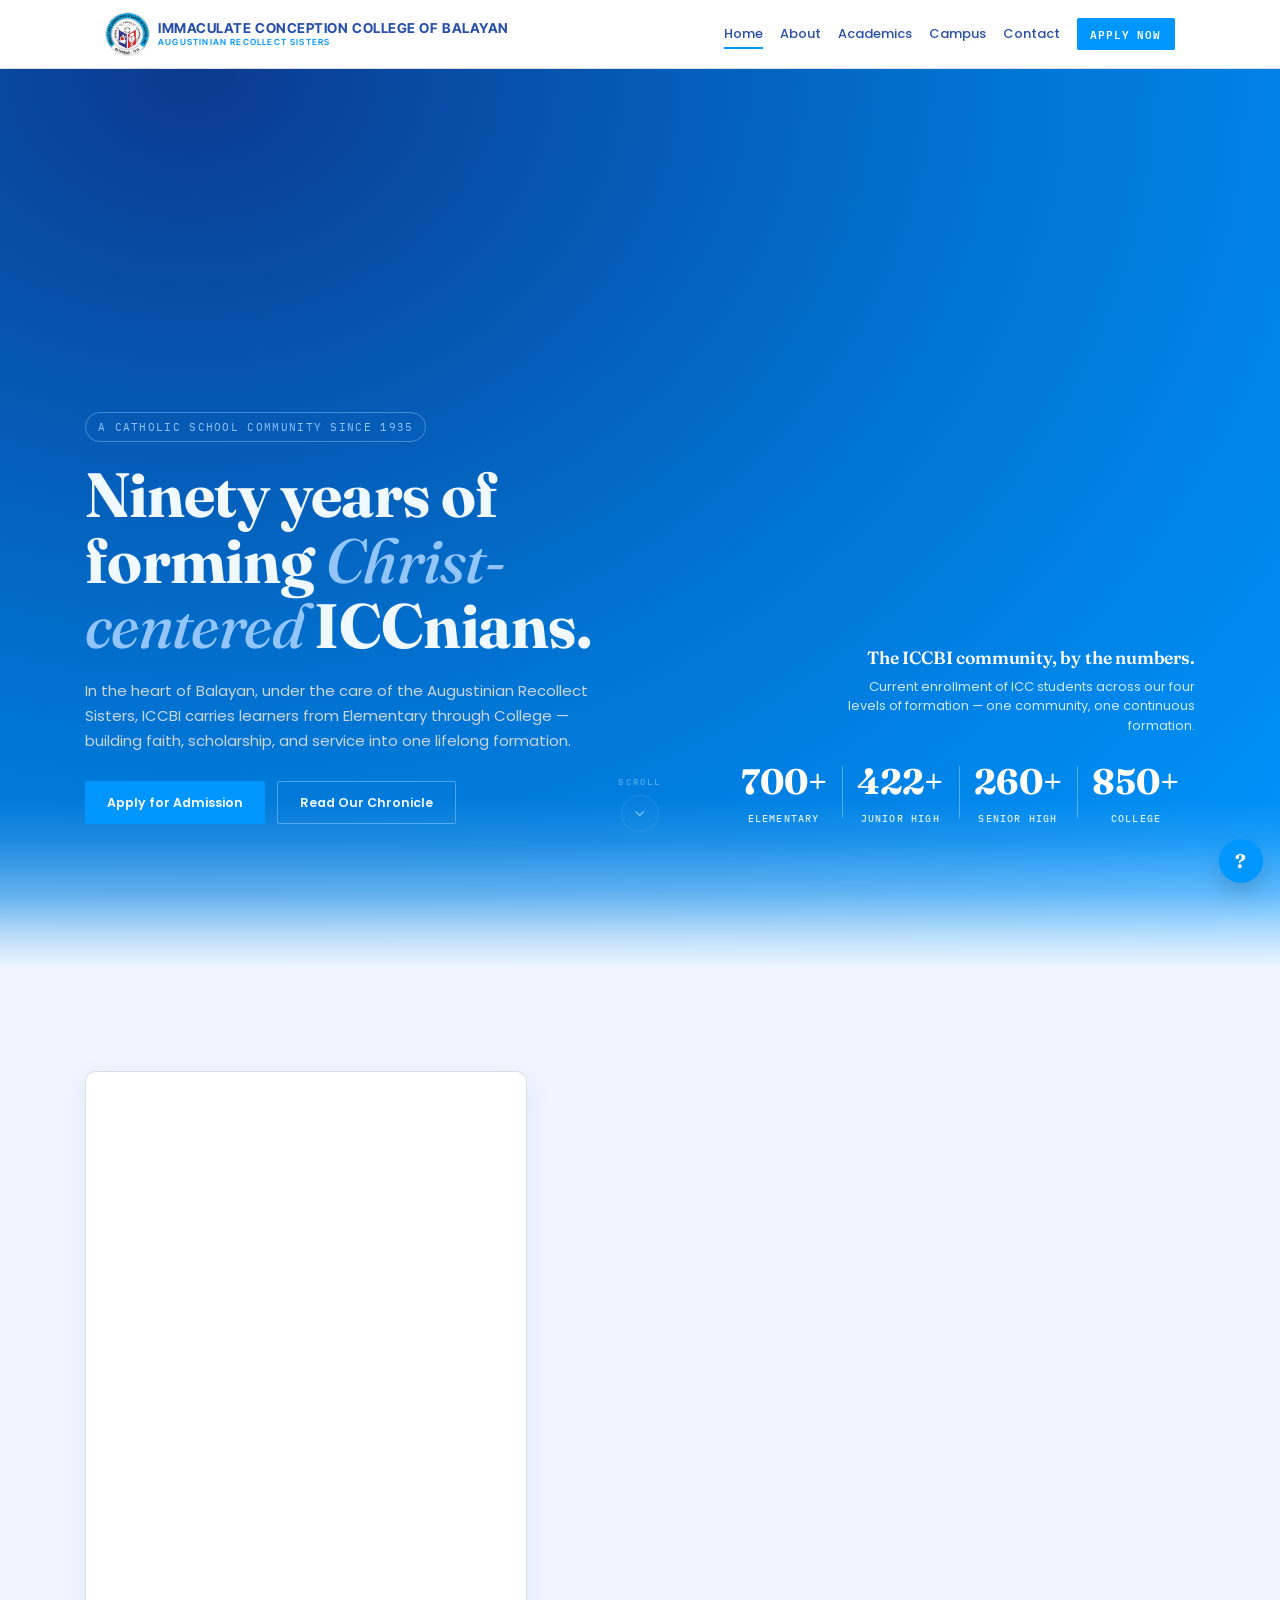
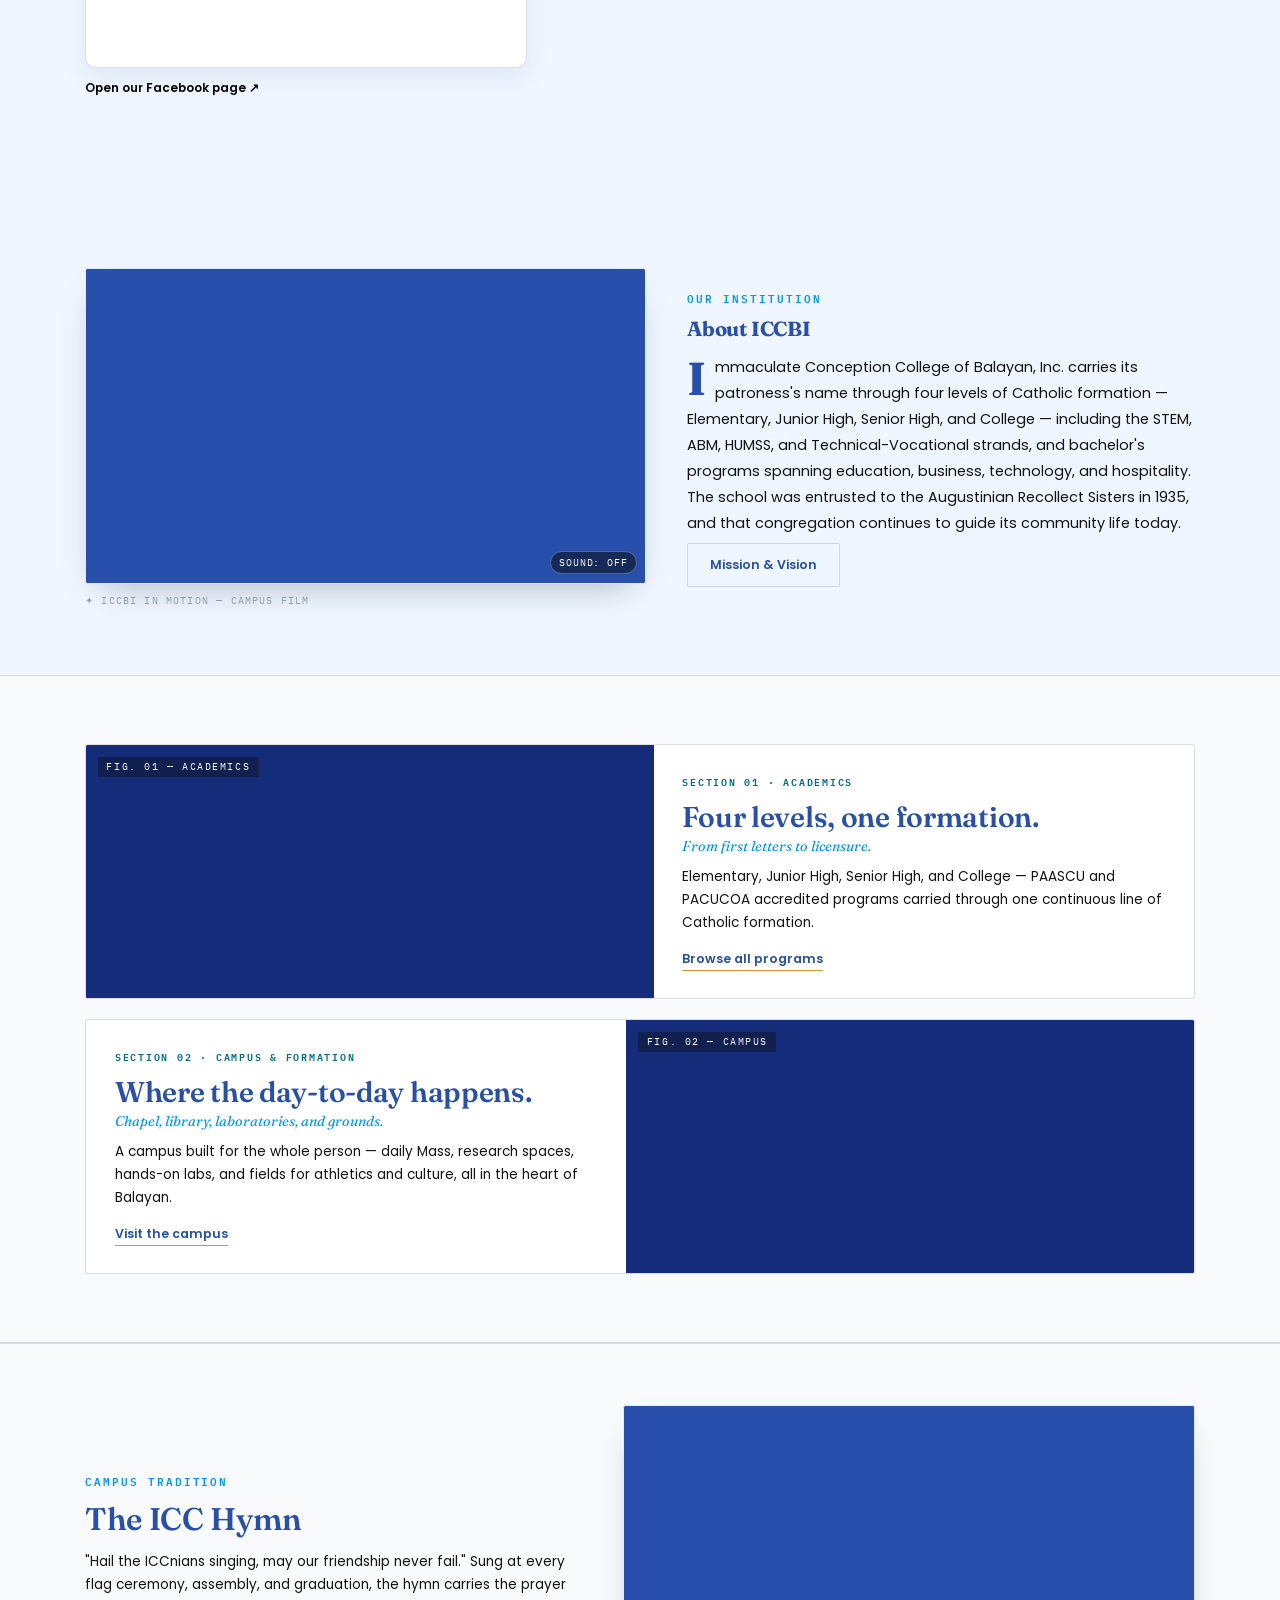
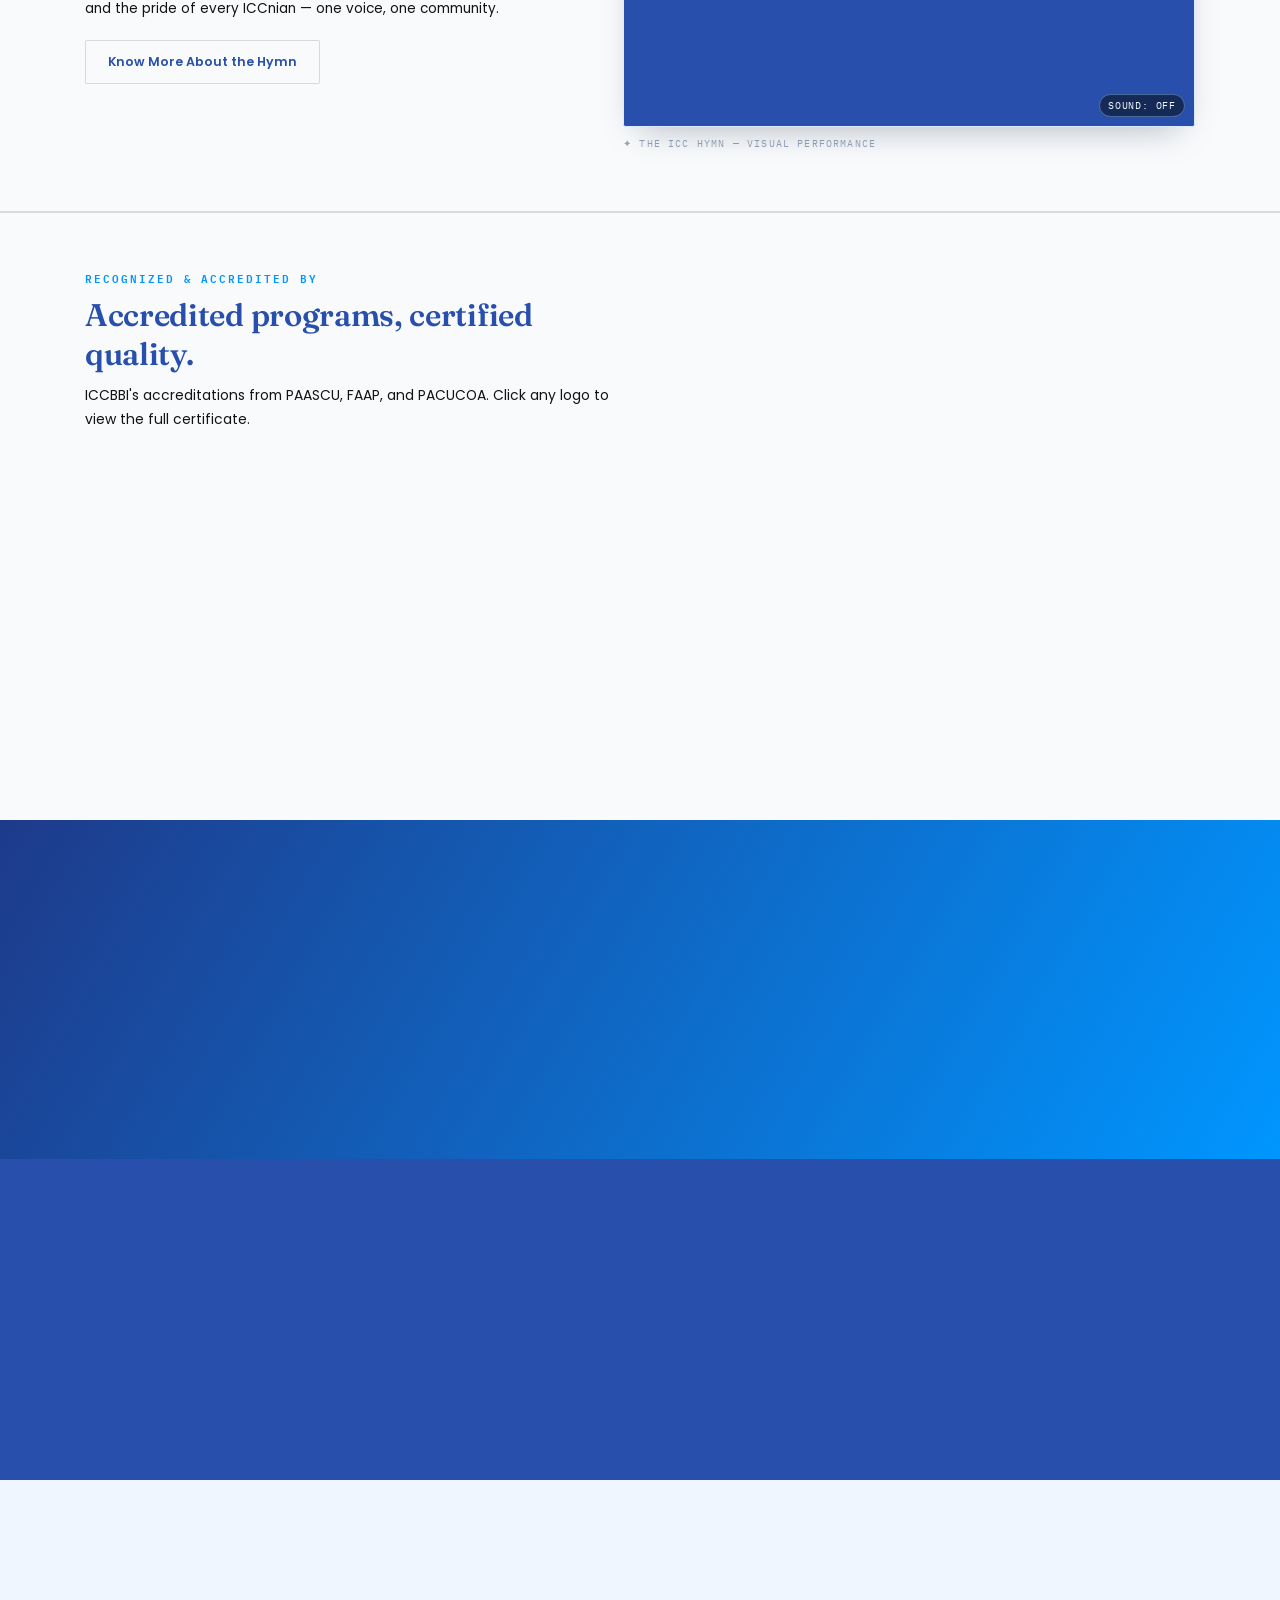
==== commit b58709aa: "Update home.html" ====
--- a/home.html
+++ b/home.html
@@ -123,9 +123,14 @@
         <div class="news-layout news-layout--fb">
 
             <div class="fb-feed" data-reveal="fade-up">
-                <div class="fb-frame" id="fbFrame">
-                    <span class="fb-loading">Loading latest posts…</span>
-                </div>
+<div class="fb-frame" id="fbFrameTest">
+    <iframe
+      src="https://www.facebook.com/plugins/page.php?href=https%3A%2F%2Fwww.facebook.com%2FICCBalayanIncOfficial&tabs=timeline&width=500&height=700"
+      width="500" height="700"
+      style="border:none;overflow:hidden;max-width:100%"
+      scrolling="no" frameborder="0" allowfullscreen="true"
+      allow="autoplay; clipboard-write; encrypted-media; picture-in-picture; web-share"></iframe>
+</div>
                 <a class="fb-open" href="https://www.facebook.com/ICCBalayanIncOfficial" target="_blank" rel="noopener">
                     Open our Facebook page ↗
                 </a>
--- a/assets/css/style.css
+++ b/assets/css/style.css
@@ -2043,3 +2043,68 @@
 }
 
 /* 1801px and wider: no zoom needed */
+
+/* ===== NEWS: Facebook feed ===== */
+.news-layout--fb {
+    display: grid;
+    grid-template-columns: minmax(0, 520px) minmax(0, 1fr);
+    gap: 48px;
+    align-items: start;
+}
+
+.news-layout--fb .news-side {
+    position: sticky;
+    top: 110px;
+}
+
+.fb-feed {
+    width: 100%;
+    max-width: 520px;
+}
+
+.fb-frame {
+    width: 100%;
+    min-height: 700px;
+    display: flex;
+    justify-content: center;
+    align-items: flex-start;
+    background: #fff;
+    border: 1px solid var(--rule, #dfe6f1);
+    border-radius: 12px;
+    overflow: hidden;
+    box-shadow: 0 10px 30px rgba(20, 50, 110, 0.08);
+}
+
+.fb-frame iframe {
+    display: block;
+    border: 0;
+    max-width: 100%;
+}
+
+.fb-loading {
+    align-self: center;
+    font-size: 14px;
+    opacity: 0.6;
+}
+
+.fb-open {
+    display: inline-block;
+    margin-top: 14px;
+    font-weight: 600;
+    font-size: 14px;
+    text-decoration: none;
+}
+
+.fb-open:hover { text-decoration: underline; }
+
+@media (max-width: 900px) {
+    .news-layout--fb {
+        grid-template-columns: 1fr;
+        gap: 32px;
+    }
+    .news-layout--fb .news-side {
+        position: static;
+        order: -1; /* text first, feed below */
+    }
+    .fb-feed { max-width: 100%; }
+}
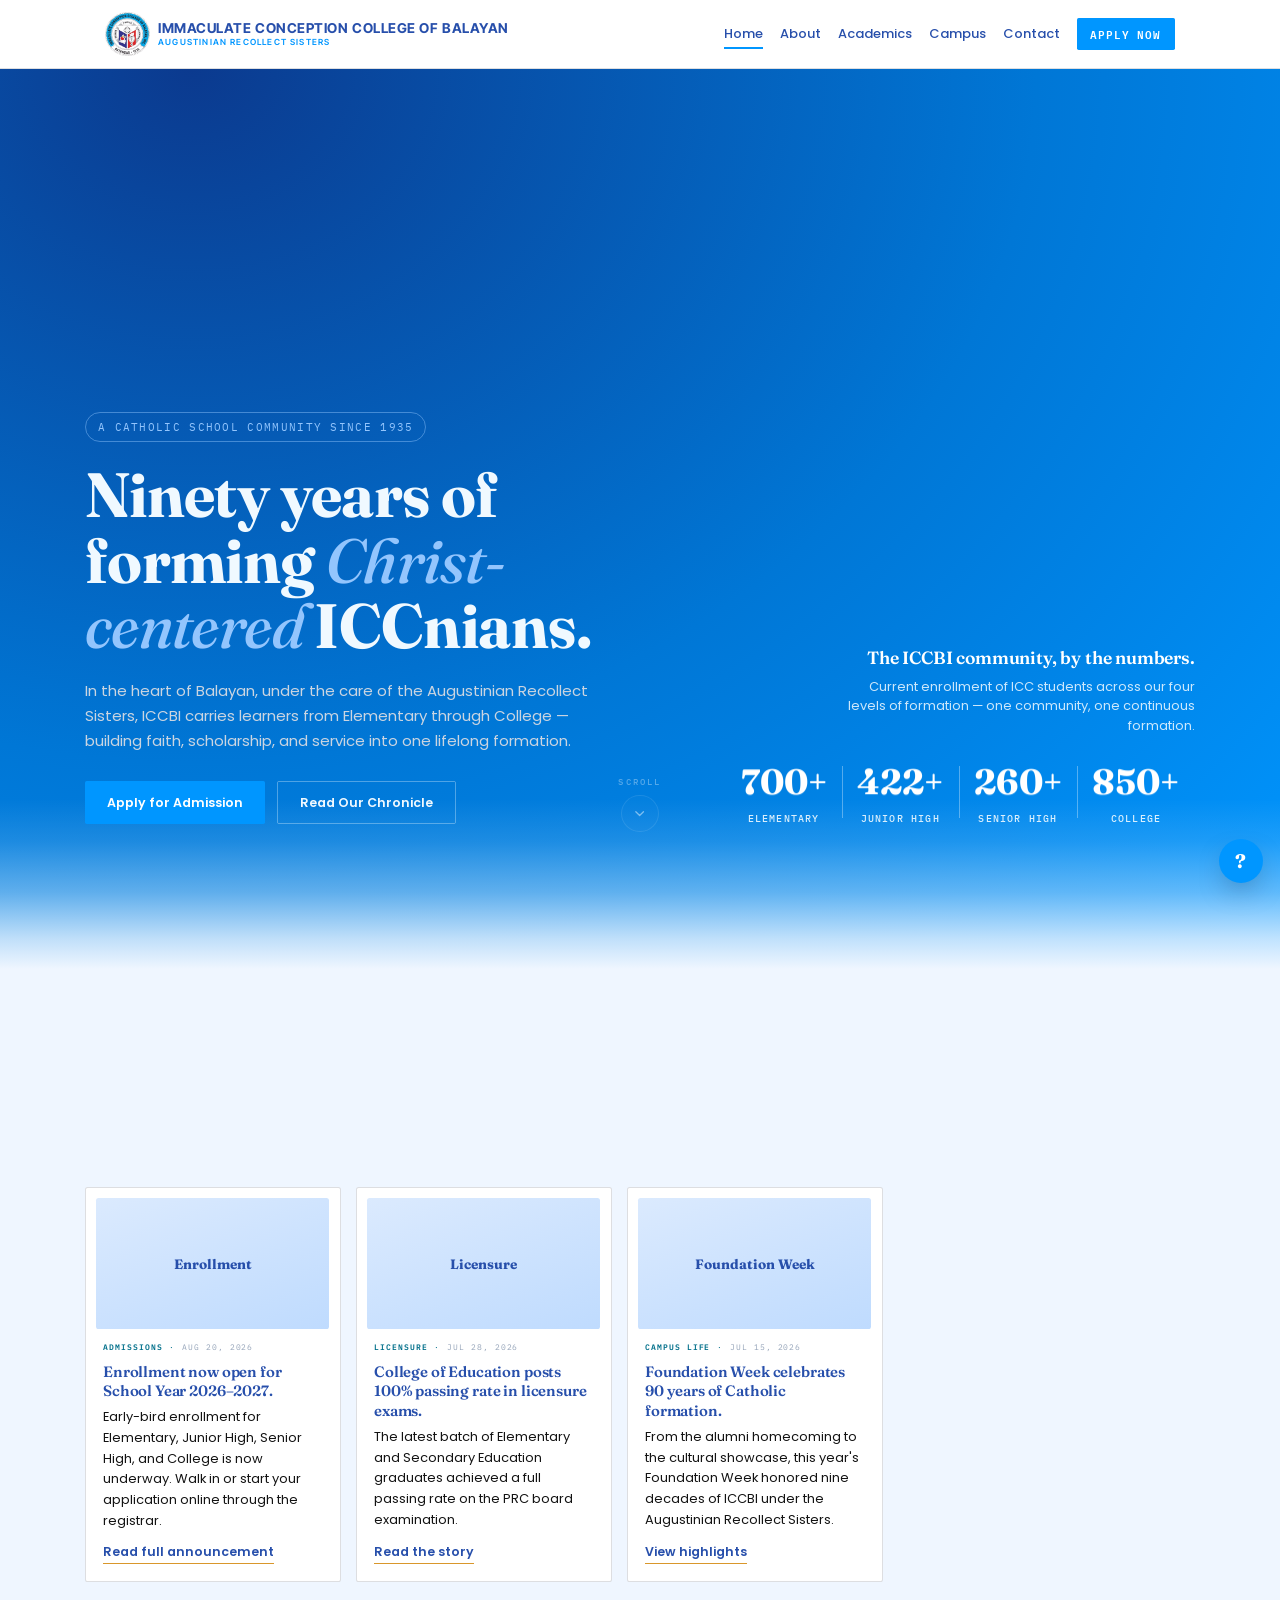
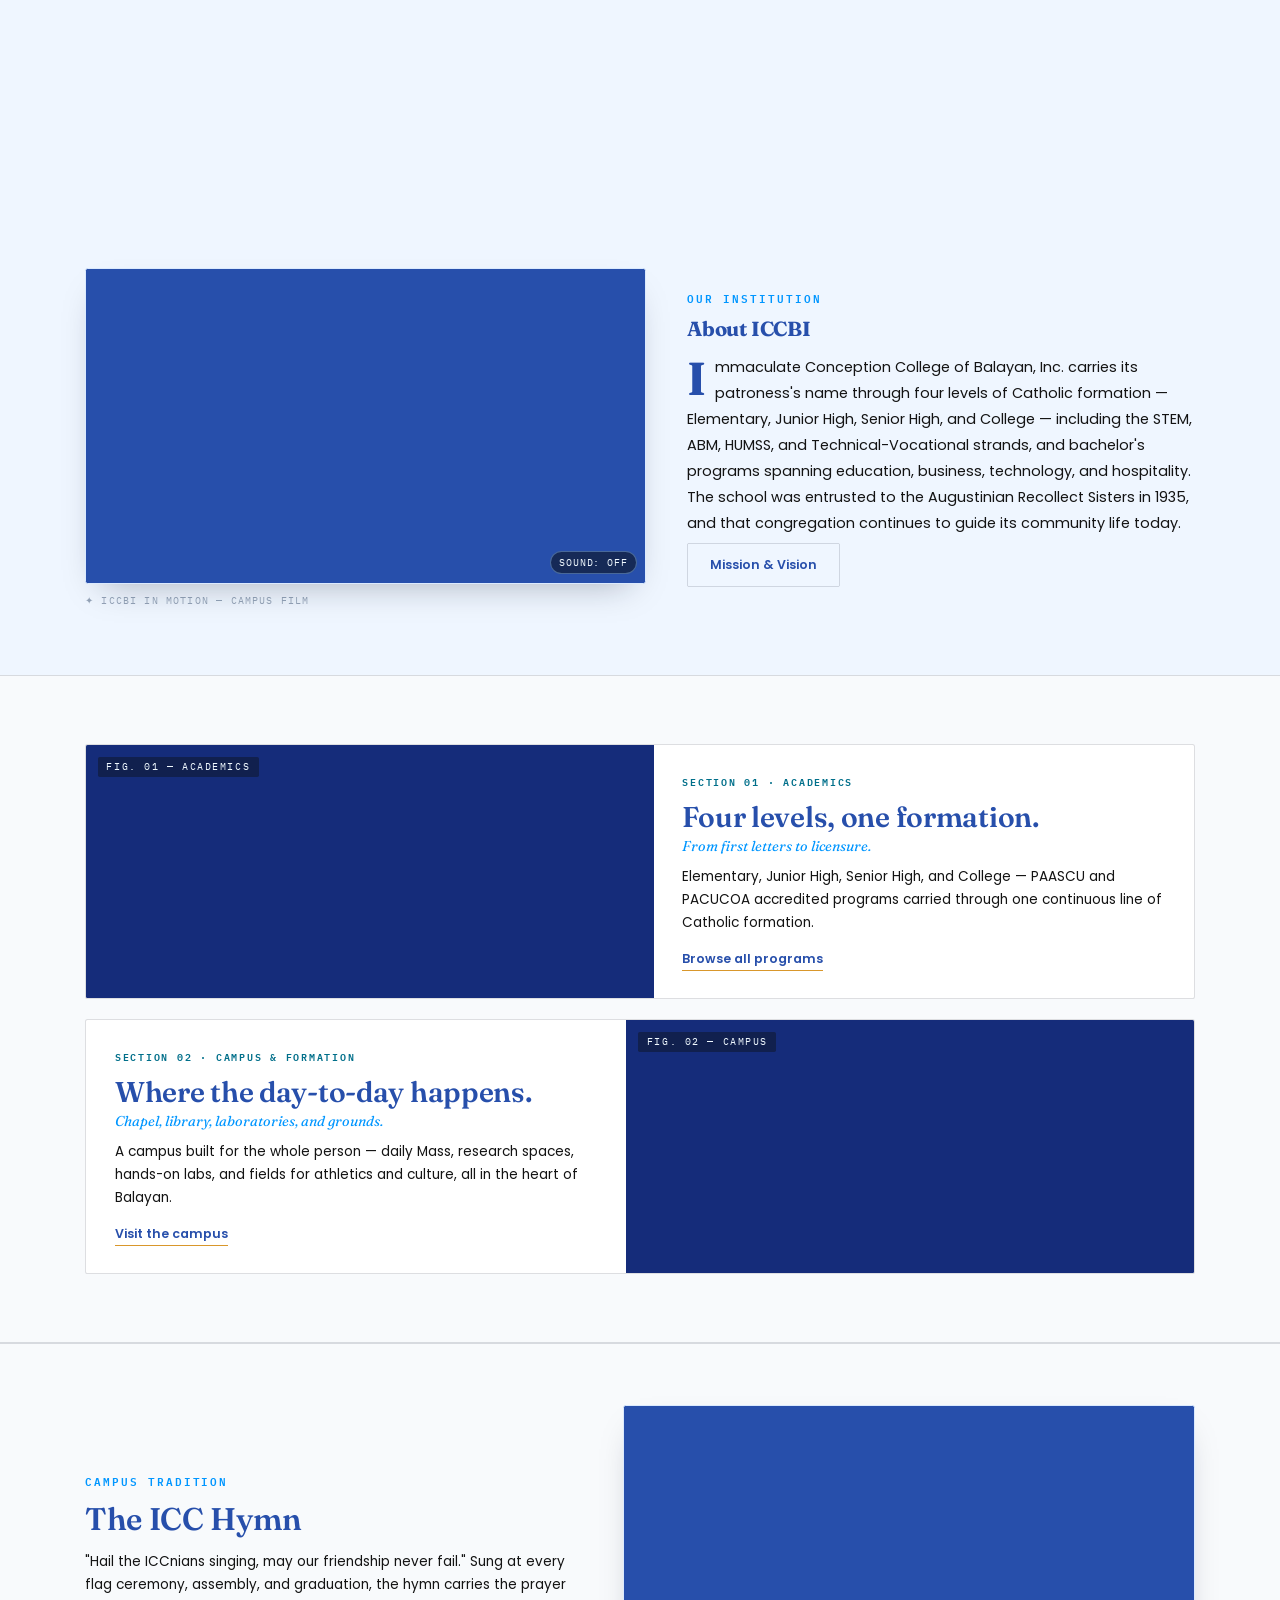
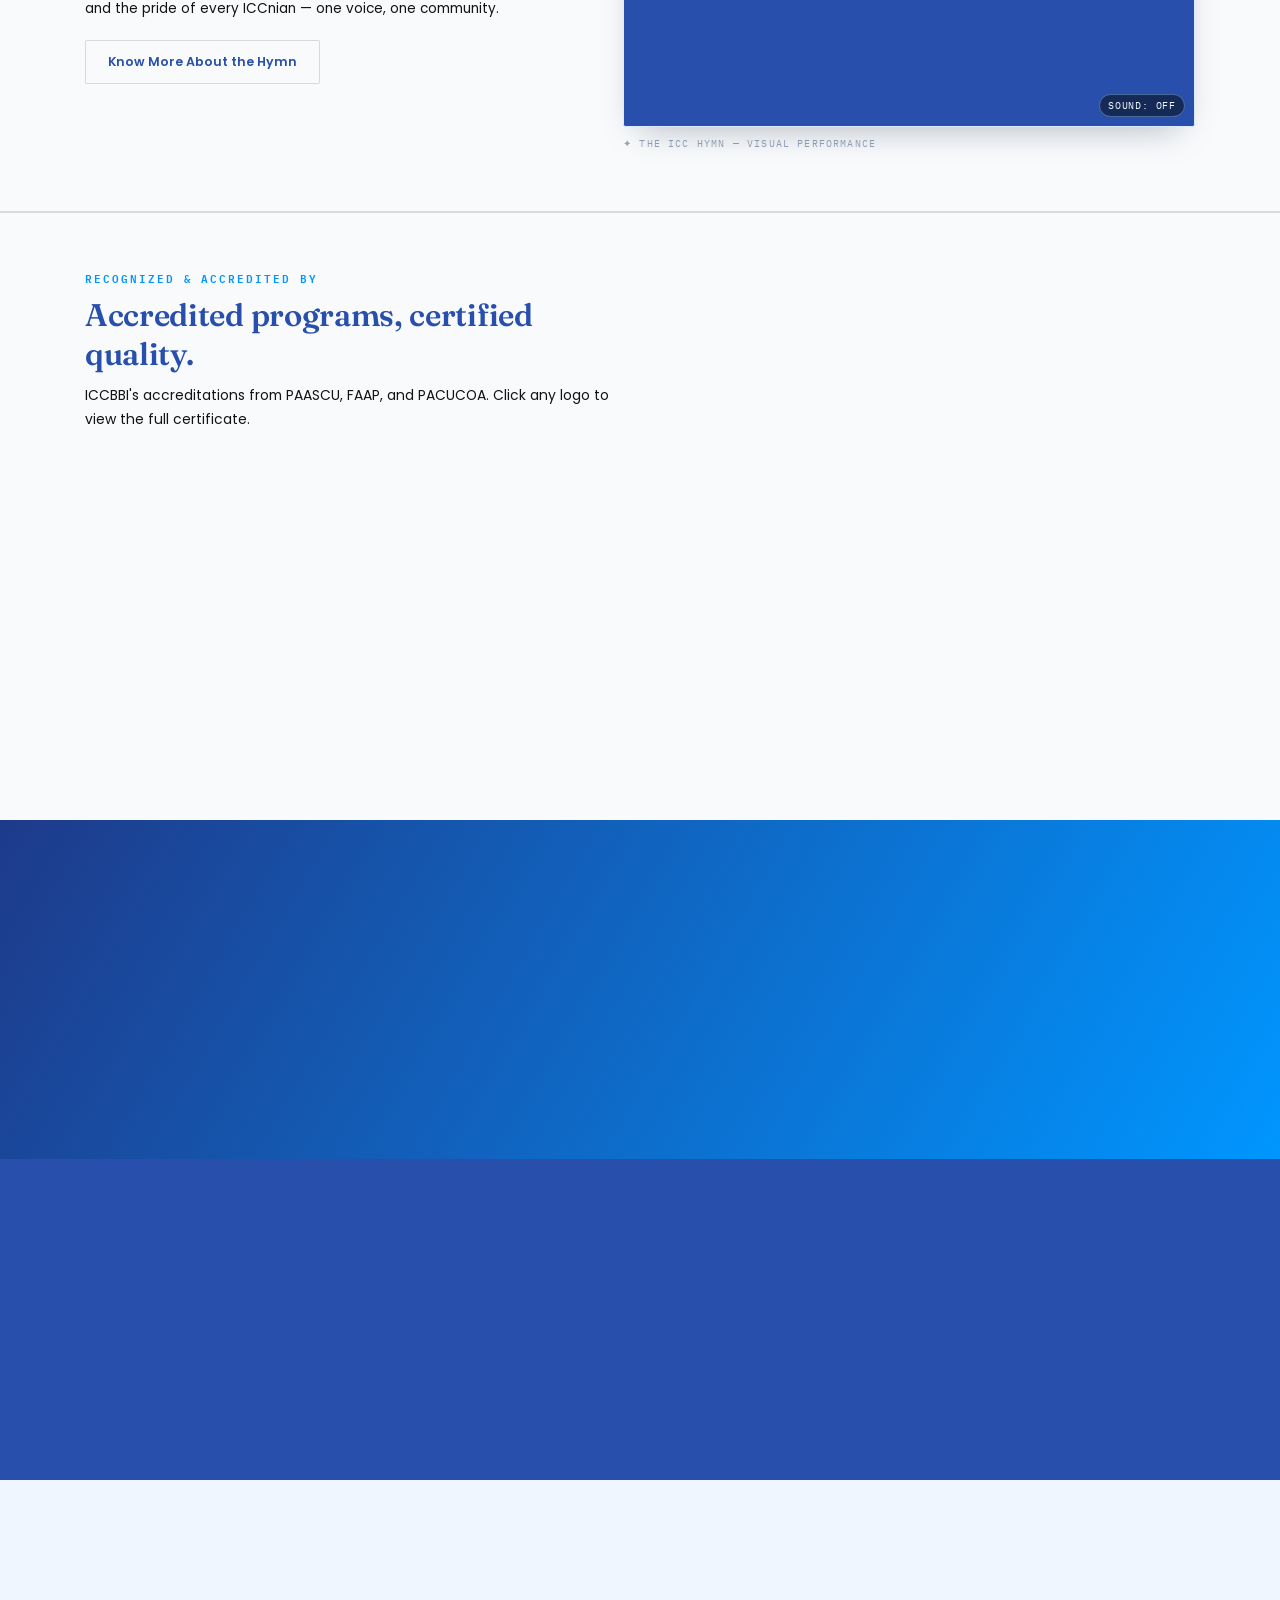
==== commit 750843e4: "Update home.html" ====
--- a/home.html
+++ b/home.html
@@ -117,35 +117,76 @@
         </a>
     </section>
 
-<!-- ===== NEWS ===== -->
-<section class="news" id="latest">
-    <div class="wrap">
-        <div class="news-layout news-layout--fb">
-
-            <div class="fb-feed" data-reveal="fade-up">
-<div class="fb-frame" id="fbFrameTest">
-    <iframe
-      src="https://www.facebook.com/plugins/page.php?href=https%3A%2F%2Fwww.facebook.com%2FICCBalayanIncOfficial&tabs=timeline&width=500&height=700"
-      width="500" height="700"
-      style="border:none;overflow:hidden;max-width:100%"
-      scrolling="no" frameborder="0" allowfullscreen="true"
-      allow="autoplay; clipboard-write; encrypted-media; picture-in-picture; web-share"></iframe>
-</div>
-                <a class="fb-open" href="https://www.facebook.com/ICCBalayanIncOfficial" target="_blank" rel="noopener">
-                    Open our Facebook page ↗
-                </a>
-            </div>
-
-            <aside class="news-side" data-reveal="fade-up">
-                <span class="eyebrow c-blue">Our Campus News &amp; Updates</span>
-                <h2 class="c-ink">Latest from ICCBI.</h2>
-                <p class="c-ink-soft">Announcements, milestones and campus life from Immaculate Conception College of Balayan, straight from our official Facebook page. New posts appear here automatically.</p>
-                <a class="btn btn-ghost c-ink" href="https://www.facebook.com/ICCBalayanIncOfficial" target="_blank" rel="noopener">View all news</a>
-            </aside>
-
-        </div>
-    </div>
-</section>
+    <!-- ===== NEWS ===== -->
+    <section class="news" id="latest">
+        <div class="wrap">
+            <div class="news-layout">
+
+                <div class="news-grid" id="newsGrid" data-reveal-stagger>
+
+                    <a class="news-card" href="https://www.facebook.com/ICCBalayanIncOfficial" data-reveal="fade-up">
+                        <div class="news-photo">
+                            <span class="np-fallback" aria-hidden="true">Enrollment</span>
+                            <img src="assets/images/news/enrollment.jpg" alt="Enrollment at ICCBI" loading="lazy" onerror="this.style.display='none'">
+                        </div>
+                        <div class="nc-body">
+                            <div class="nc-meta">
+                                <span class="nc-cat">Admissions</span>
+                                <span class="dot">·</span>
+                                <span class="nc-date">Aug 20, 2026</span>
+                            </div>
+                            <h4>Enrollment now open for School Year 2026–2027.</h4>
+                            <p>Early-bird enrollment for Elementary, Junior High, Senior High, and College is now underway. Walk in or start your application online through the registrar.</p>
+                            <span class="read">Read full announcement</span>
+                        </div>
+                    </a>
+
+                    <a class="news-card" href="https://www.facebook.com/ICCBalayanIncOfficial" data-reveal="fade-up">
+                        <div class="news-photo">
+                            <span class="np-fallback" aria-hidden="true">Licensure</span>
+                            <img src="assets/images/news/licensure.jpg" alt="Licensure passers" loading="lazy" onerror="this.style.display='none'">
+                        </div>
+                        <div class="nc-body">
+                            <div class="nc-meta">
+                                <span class="nc-cat">Licensure</span>
+                                <span class="dot">·</span>
+                                <span class="nc-date">Jul 28, 2026</span>
+                            </div>
+                            <h4>College of Education posts 100% passing rate in licensure exams.</h4>
+                            <p>The latest batch of Elementary and Secondary Education graduates achieved a full passing rate on the PRC board examination.</p>
+                            <span class="read">Read the story</span>
+                        </div>
+                    </a>
+
+                    <a class="news-card" href="https://www.facebook.com/ICCBalayanIncOfficial" data-reveal="fade-up">
+                        <div class="news-photo">
+                            <span class="np-fallback" aria-hidden="true">Foundation Week</span>
+                            <img src="assets/images/news/foundation-week.jpg" alt="Foundation Week celebration" loading="lazy" onerror="this.style.display='none'">
+                        </div>
+                        <div class="nc-body">
+                            <div class="nc-meta">
+                                <span class="nc-cat">Campus Life</span>
+                                <span class="dot">·</span>
+                                <span class="nc-date">Jul 15, 2026</span>
+                            </div>
+                            <h4>Foundation Week celebrates 90 years of Catholic formation.</h4>
+                            <p>From the alumni homecoming to the cultural showcase, this year's Foundation Week honored nine decades of ICCBI under the Augustinian Recollect Sisters.</p>
+                            <span class="read">View highlights</span>
+                        </div>
+                    </a>
+
+                </div>
+
+                <aside class="news-side" data-reveal="fade-up">
+                    <span class="eyebrow c-blue">Our Campus News &amp; Updates</span>
+                    <h2 class="c-ink">Latest from ICCBI.</h2>
+                    <p class="c-ink-soft">Announcements, milestones and campus life from Immaculate Conception College of Balayan, straight from our official Facebook page.</p>
+                    <a class="btn btn-ghost c-ink" href="https://www.facebook.com/ICCBalayanIncOfficial">View all news</a>
+                </aside>
+
+            </div>
+        </div>
+    </section>
 
     <!-- ===== ABOUT ===== -->
     <section class="about" id="about">
